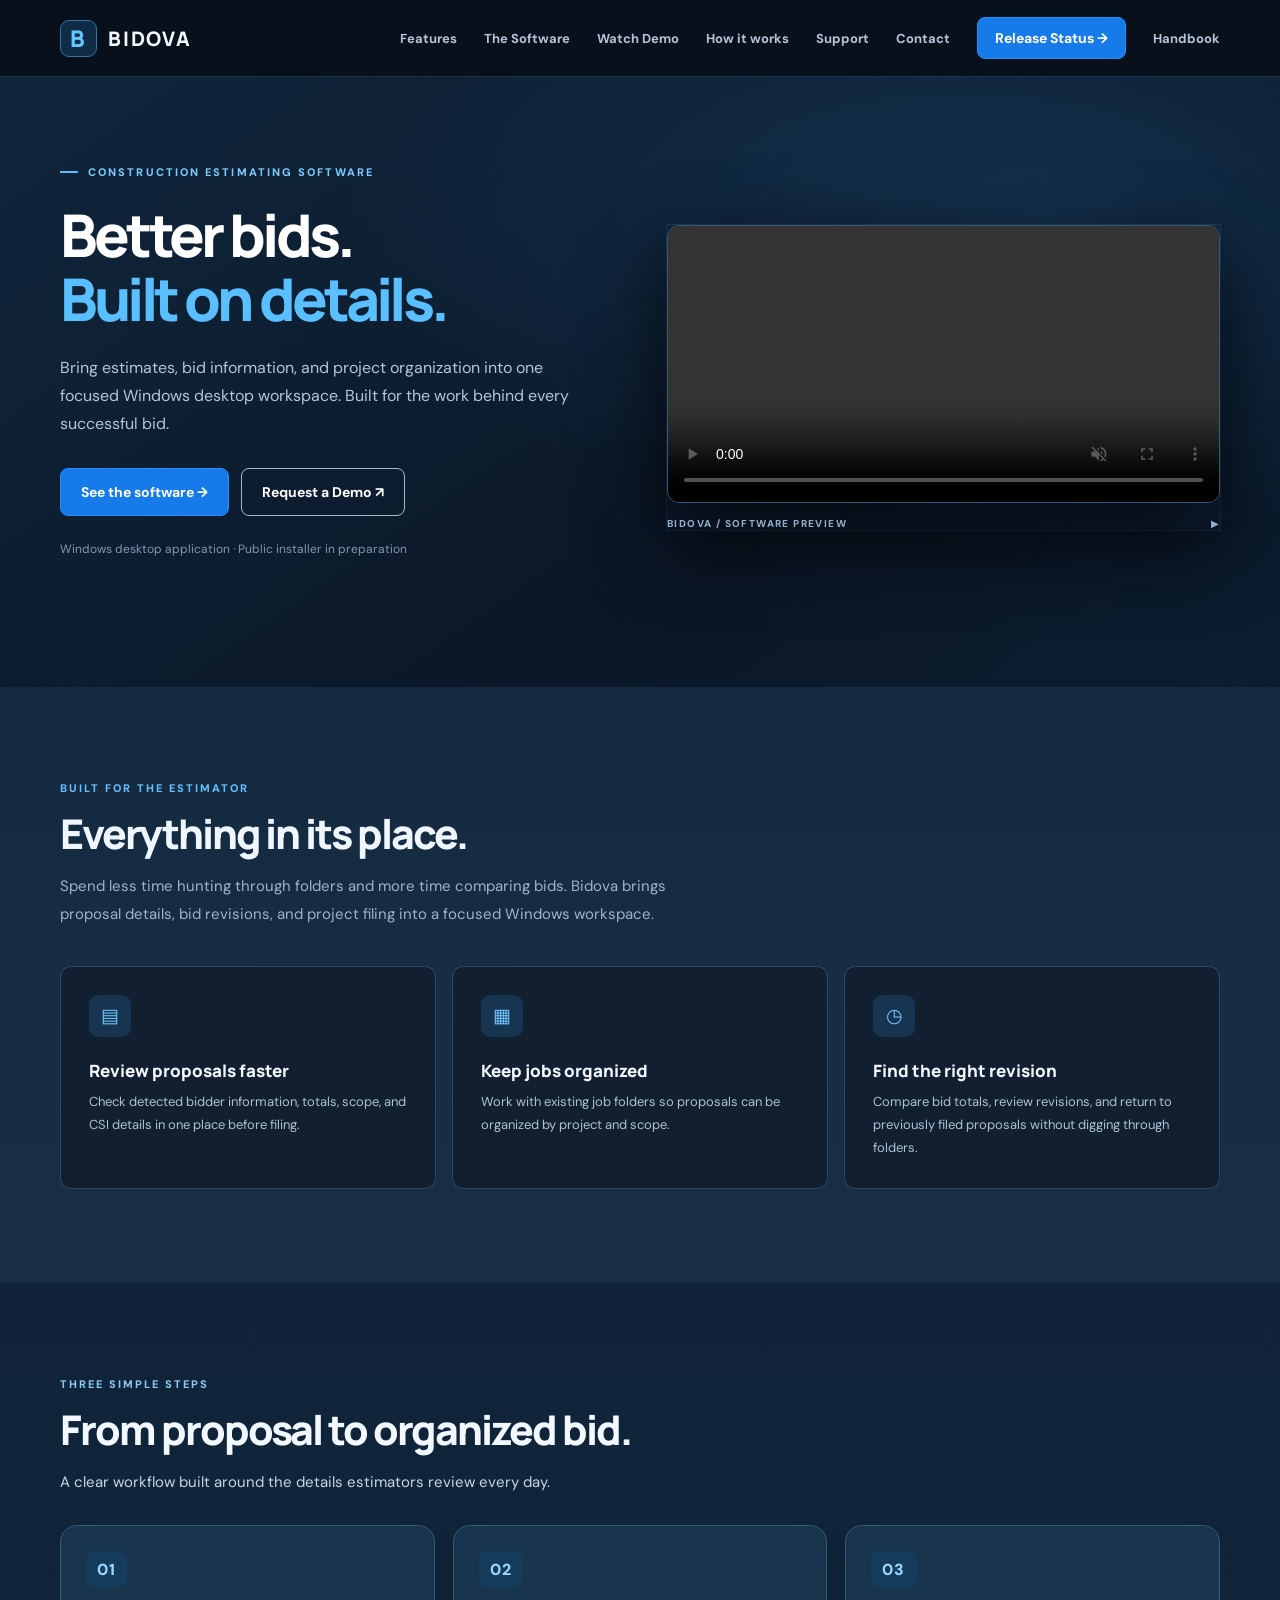
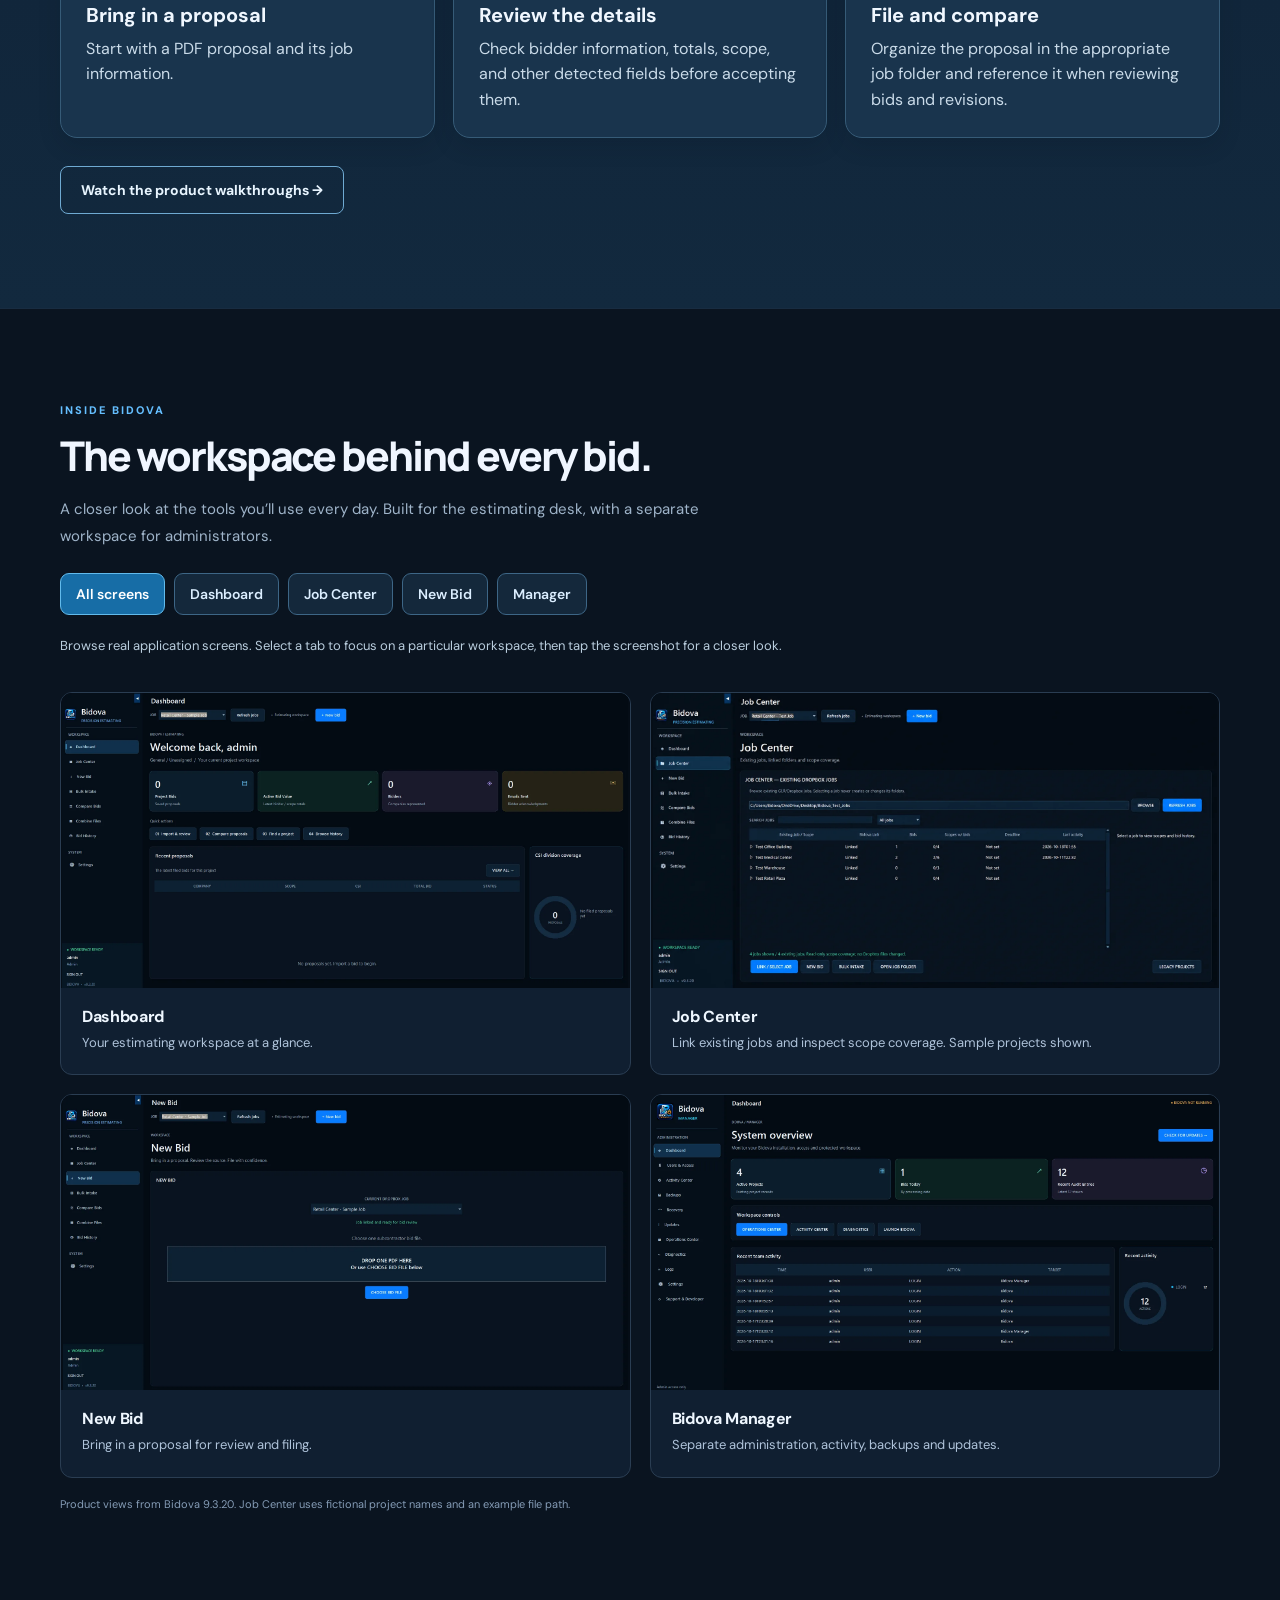
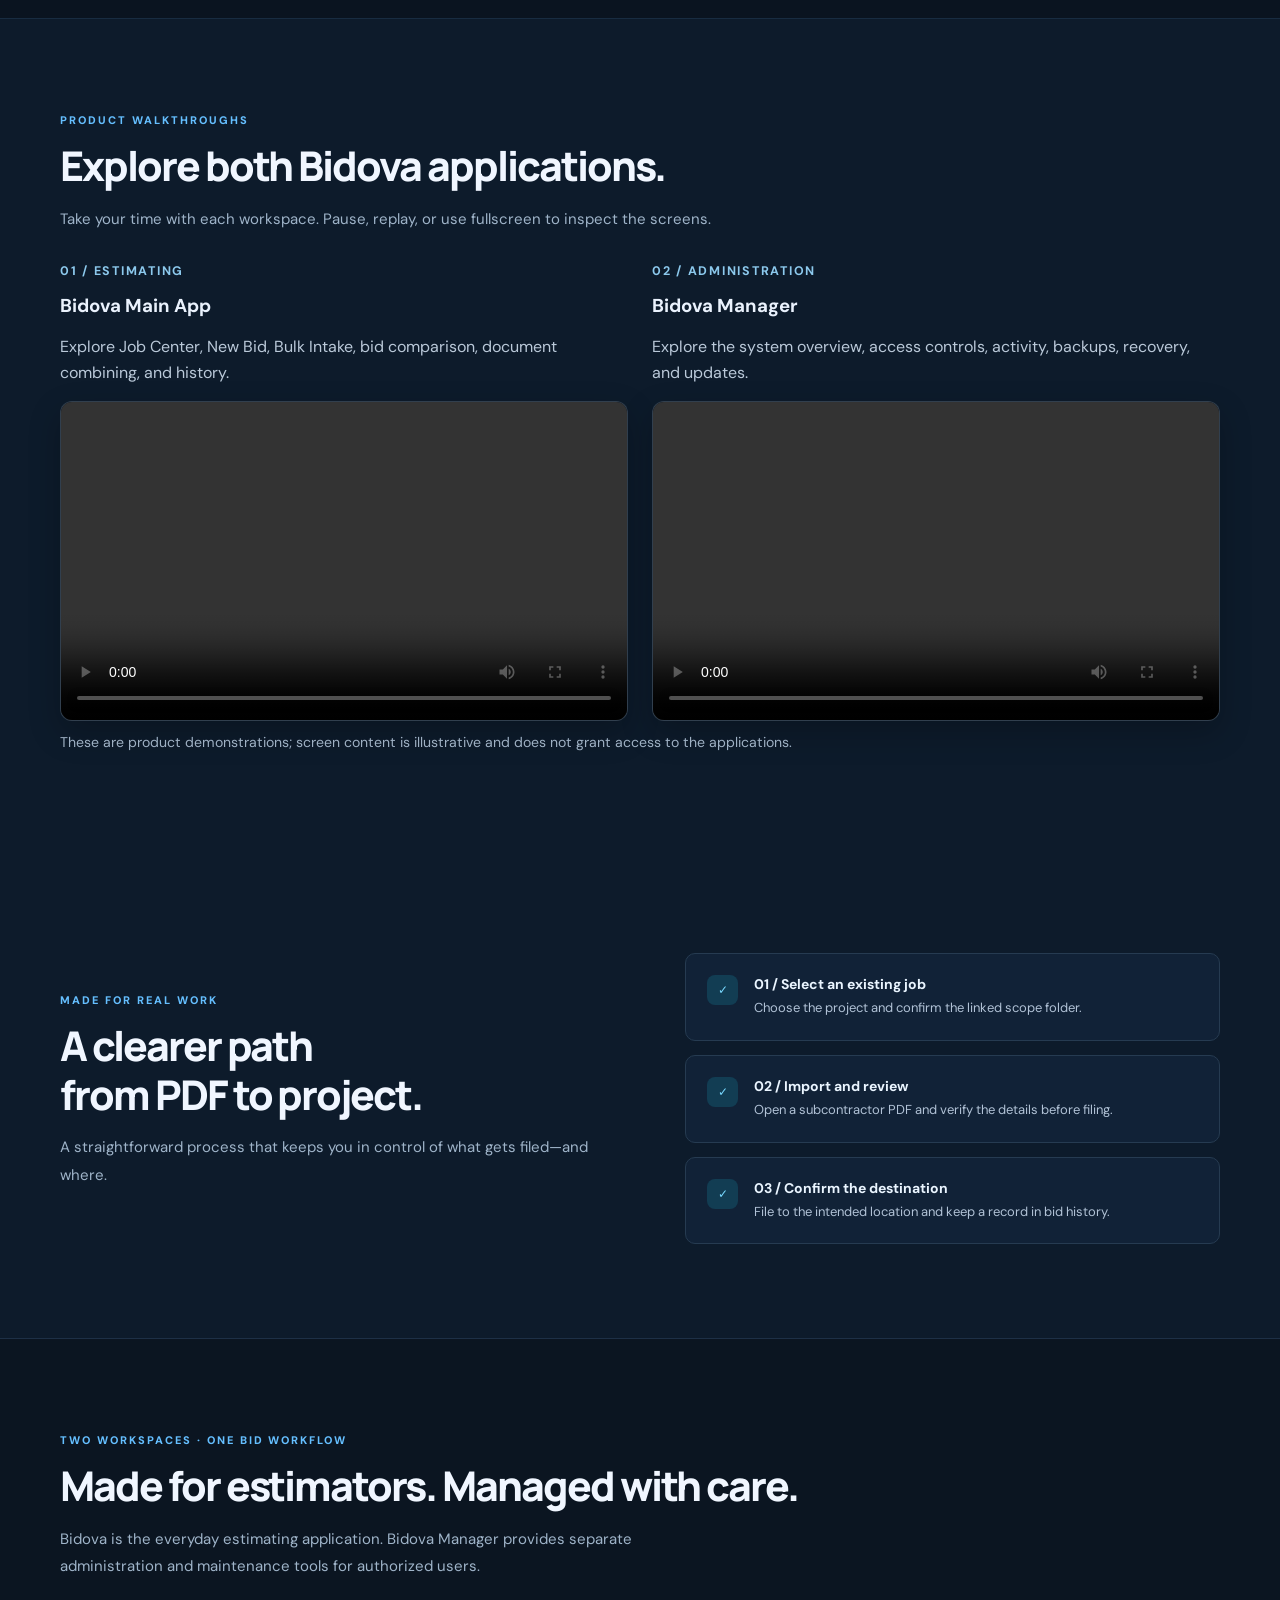
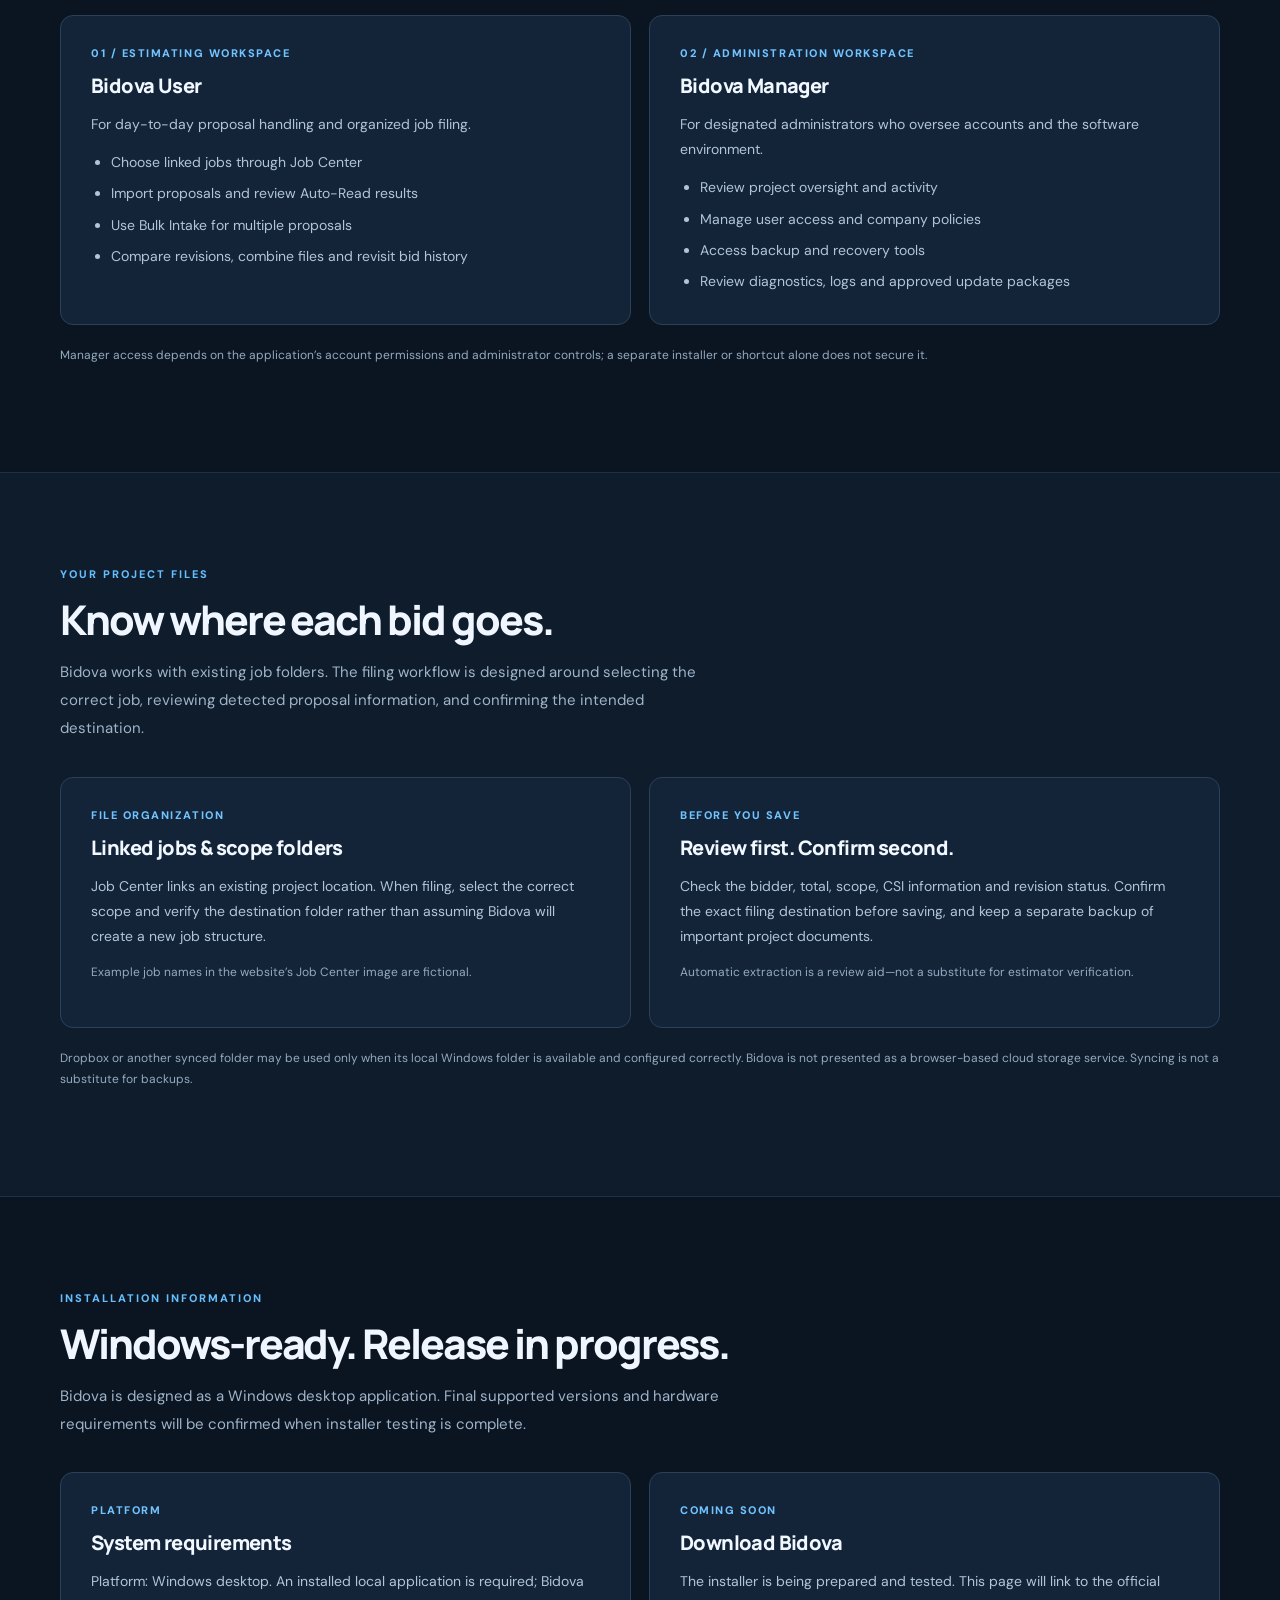
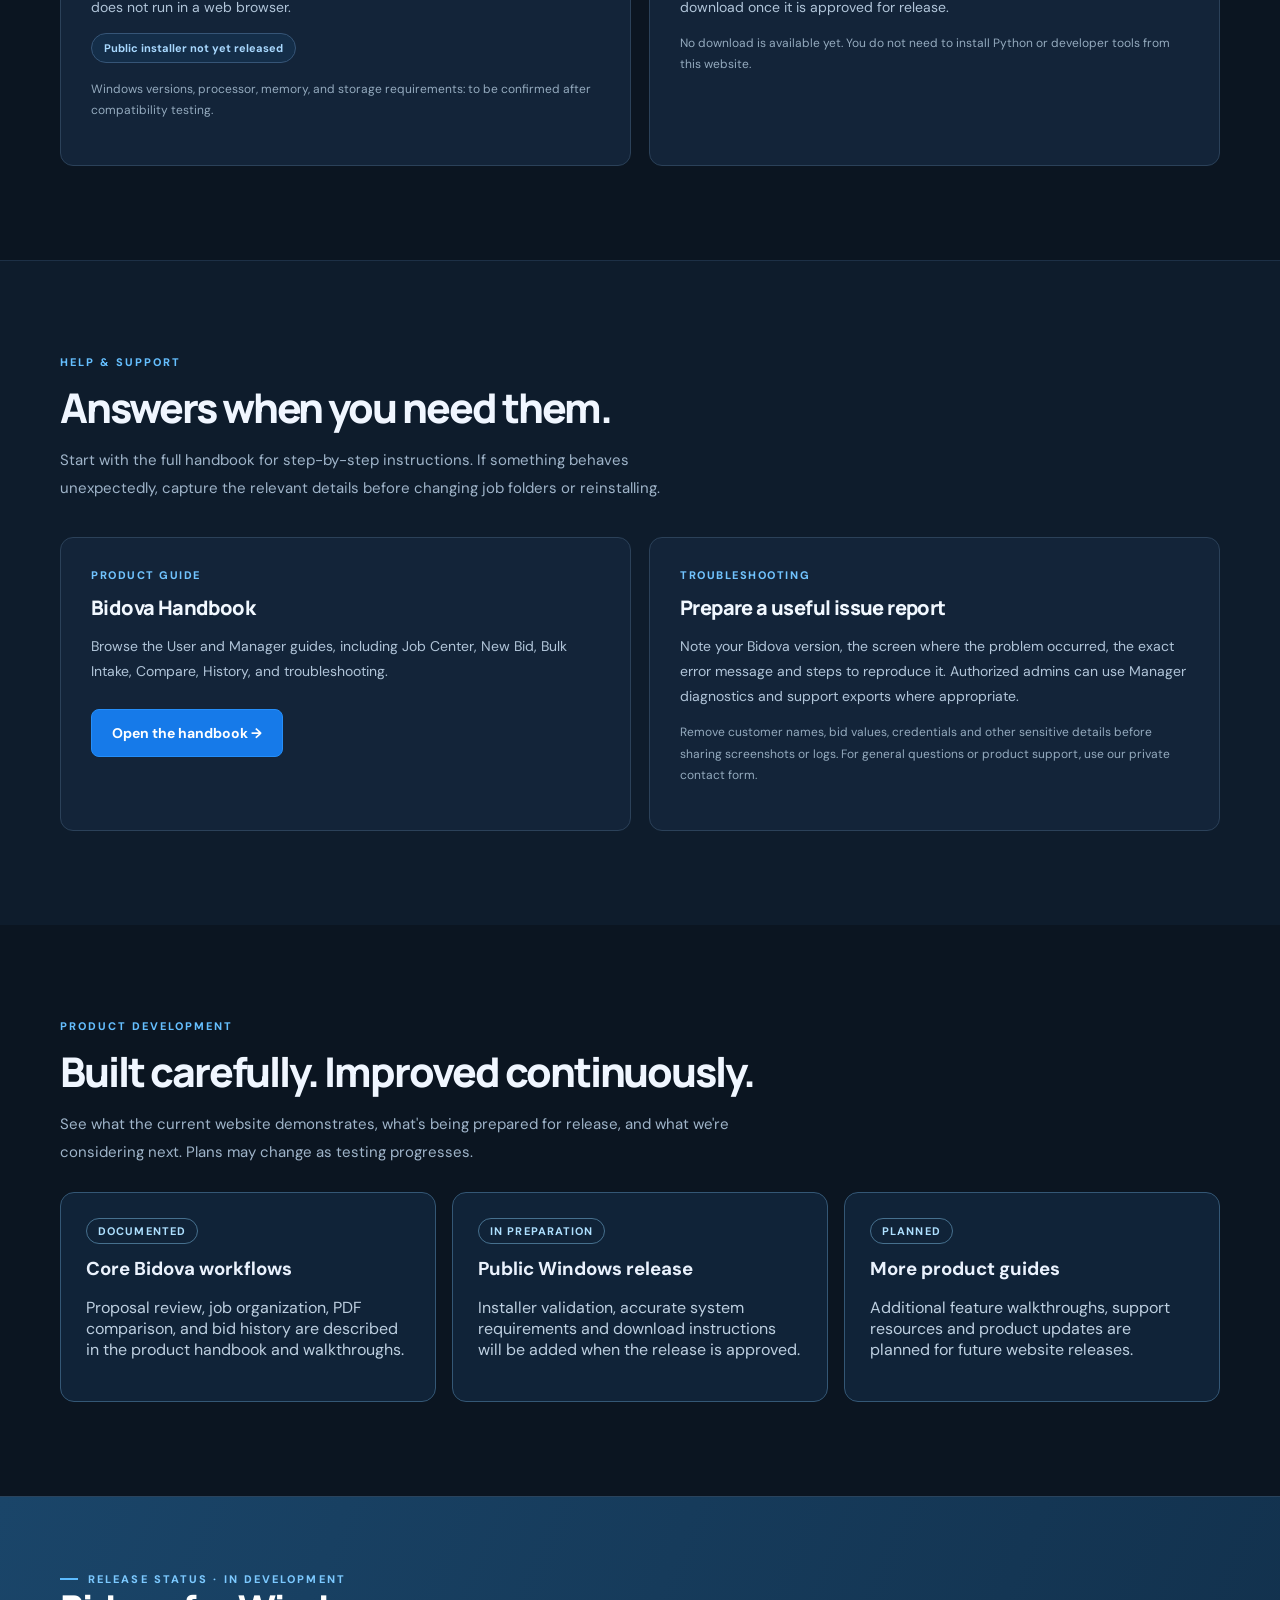
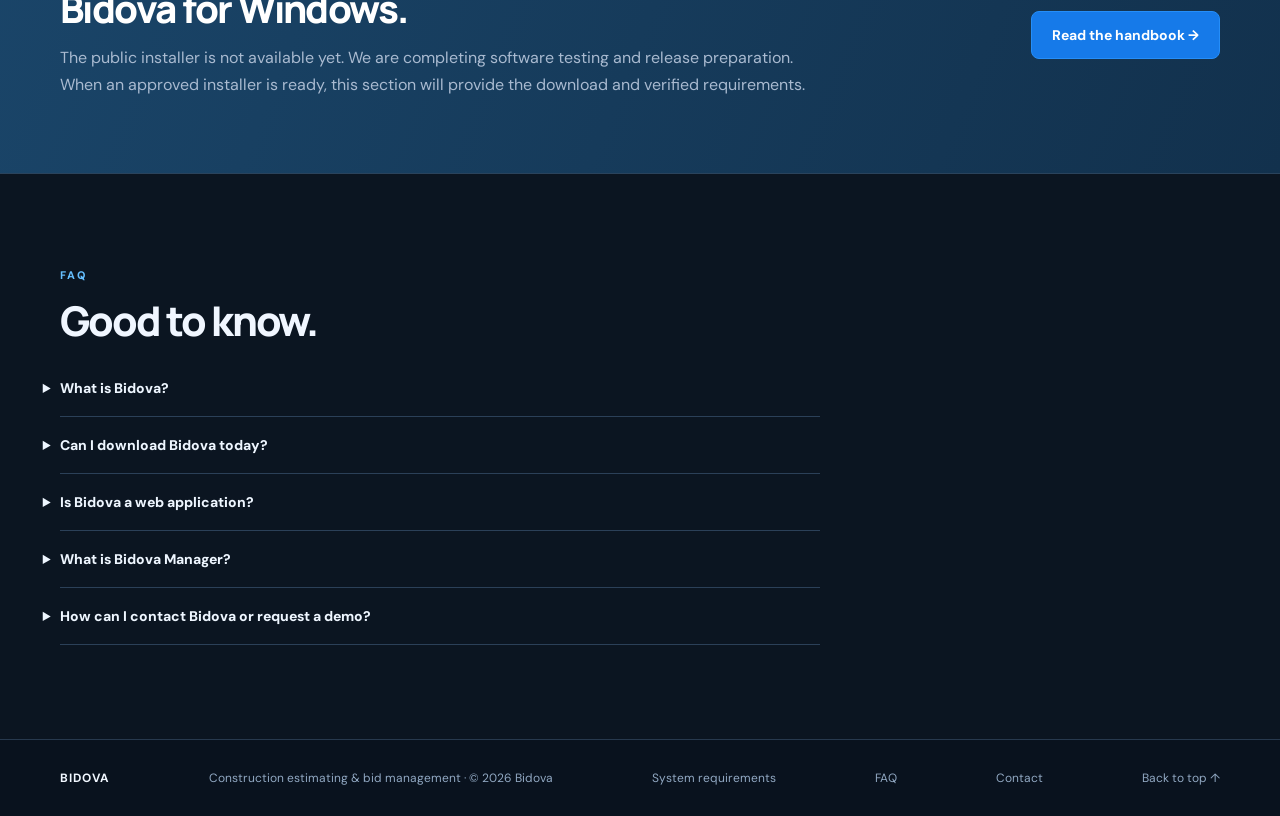
==== index.html @ 3509b2c7 "Remove Handbook button from homepage hero; retain lower Handbook link" ====
<!DOCTYPE html>

<html lang="en"><head><meta name="google-site-verification" content="mxWvTlF_J0Gwm0Wcro92wMdy1ksH1G0-L5YVEt3vlbo" /><meta charset="utf-8"/><meta content="width=device-width, initial-scale=1" name="viewport"/><meta content="#0b1421" name="theme-color"/><meta content="Bidova is a Windows-based construction estimating and bid management application designed to keep estimates, bids and project details organized." name="description"/><title>Bidova — Construction Estimating &amp; Bid Management</title><meta property="og:type" content="website"><meta property="og:site_name" content="Bidova"><meta property="og:title" content="Bidova — Construction Estimating &amp; Bid Management"><meta property="og:description" content="Explore Bidova construction estimating software, project organization, bid comparison, and real application walkthroughs."><meta property="og:url" content="https://bidova.github.io/"><meta property="og:image" content="https://bidova.github.io/assets/bidova-logo.webp"><meta name="twitter:card" content="summary"><link rel="canonical" href="https://bidova.github.io/"><link href="assets/favicon.png" rel="icon" type="image/png"/><link href="https://fonts.googleapis.com" rel="preconnect"/><link crossorigin="" href="https://fonts.gstatic.com" rel="preconnect"/><link href="https://fonts.googleapis.com/css2?family=DM+Sans:wght@400;500;600;700&amp;family=Manrope:wght@400;500;600;700;800&amp;display=swap" rel="stylesheet"/><style>
:root{--bg:#0a111b;--ink:#111b29;--blue:#2176f3;--bright:#3d91ff;--muted:#667387;--line:#e5eaf0}*{box-sizing:border-box}html{scroll-behavior:smooth}body{margin:0;font-family:'DM Sans',Arial,sans-serif;color:var(--ink);background:#fff}a{text-decoration:none;color:inherit}.wrap{width:min(1160px,calc(100% - 48px));margin:auto}header{position:sticky;top:0;z-index:10;background:#fffefef5;border-bottom:1px solid #e9edf2;backdrop-filter:blur(15px)}.nav{height:78px;display:flex;align-items:center;justify-content:space-between;gap:25px}.brand{display:flex;align-items:center;gap:11px;font-family:Manrope,sans-serif;font-size:23px;letter-spacing:.04em;font-weight:800}.brand img{width:39px;height:39px;object-fit:contain;border-radius:8px}.links{display:flex;align-items:center;gap:34px;color:#47556a;font-size:14px;font-weight:700}.links a:hover{color:var(--blue)}.btn{display:inline-flex;justify-content:center;align-items:center;gap:10px;padding:14px 20px;border-radius:9px;background:var(--blue);color:white;font-size:14px;font-weight:700;transition:.2s;border:1px solid var(--blue)}.btn:hover{background:#115ed5;transform:translateY(-1px)}.btn.outline{background:transparent;border-color:#a7b6c8;color:white}.btn.outline:hover{background:#ffffff13}.hero{background:radial-gradient(ellipse at 90% 15%,#153e70 0,transparent 47%),linear-gradient(115deg,#09121e,#0b1c31 75%,#0a1525);color:white;overflow:hidden}.hero-inner{min-height:600px;display:grid;grid-template-columns:1fr 1.03fr;gap:48px;align-items:center;padding:72px 0 80px}.eyebrow{font-size:11px;font-weight:800;letter-spacing:.17em;text-transform:uppercase;color:#4ea5ff;display:flex;gap:10px;align-items:center}.eyebrow:before{content:'';width:25px;height:2px;background:#4ea5ff}.hero h1{font:800 clamp(42px,4.3vw,64px)/1.11 Manrope,sans-serif;letter-spacing:-.055em;margin:23px 0}.hero h1 span{color:#64b1ff}.hero p{font-size:17px;line-height:1.85;color:#b6c4d6;max-width:510px;margin-bottom:30px}.actions{display:flex;gap:12px;flex-wrap:wrap}.hero-note{font-size:12px!important;color:#8198b3!important;margin-top:24px}.preview{position:relative;filter:drop-shadow(0 24px 42px #0006)}.preview:after{content:'';position:absolute;z-index:-1;width:85%;height:80%;left:20%;top:13%;background:#1766c9;filter:blur(70px);opacity:.22}.window{border:1px solid #49617d;border-radius:13px;overflow:hidden;background:#f7f9fc;transform:perspective(1300px) rotateY(-4deg);box-shadow:0 32px 75px #0007}.winbar{height:42px;background:#172639;display:flex;align-items:center;gap:7px;padding:0 15px;color:#c3d3e5;font-size:11px;font-weight:700}.dot{width:9px;height:9px;border-radius:50%;background:#60728b}.winbar span:last-child{margin-left:auto;color:#7f94ac}.app{display:grid;grid-template-columns:124px 1fr;min-height:333px}.side{background:#101e30;padding:16px 10px;color:#9eafc6;font-size:10px}.side b{display:block;color:#fff;margin:0 8px 22px;font-size:13px}.side div{padding:10px 9px;margin-bottom:4px;border-radius:5px}.side .active{background:#1d3d64;color:#eaf4ff}.main{padding:23px 20px}.main small{color:#75839a;font-size:10px}.main h3{margin:5px 0 19px;font:800 19px Manrope}.metrics{display:grid;grid-template-columns:repeat(3,1fr);gap:9px;margin-bottom:20px}.metric{background:white;border:1px solid #e5ebf3;padding:12px;border-radius:7px}.metric small{font-size:9px}.metric strong{display:block;margin-top:8px;font:800 17px Manrope;color:#1c344f}.tablemock{background:white;border:1px solid #e5ebf3;border-radius:8px;overflow:hidden}.tr{display:grid;grid-template-columns:1.6fr .85fr .8fr;gap:6px;padding:12px 13px;border-bottom:1px solid #eff2f6;font-size:10px;color:#506078}.tr:last-child{border:0}.tr.head{background:#f1f5fa;color:#8190a2;font-size:9px;font-weight:800;text-transform:uppercase}.status{color:#177451;font-weight:700}.section{padding:100px 0}.kicker{font-size:12px;font-weight:800;color:#2078e8;letter-spacing:.13em;text-transform:uppercase}.section h2{font:800 clamp(30px,3.2vw,43px)/1.2 Manrope;letter-spacing:-.04em;margin:14px 0 15px}.section-intro{max-width:640px;color:#647388;line-height:1.8;font-size:16px}.features{display:grid;grid-template-columns:repeat(3,1fr);gap:18px;margin-top:44px}.feature{border:1px solid #e3e9f0;border-radius:12px;padding:30px;background:#fff;box-shadow:0 9px 28px #102b4b08}.symbol{width:45px;height:45px;border-radius:10px;display:grid;place-items:center;background:#e9f3ff;color:#176bdb;font-weight:800;font-size:19px}.feature h3{font:800 18px Manrope;margin:23px 0 10px}.feature p{font-size:14px;line-height:1.8;color:#69788b;margin:0}.stripe{background:#f5f8fc}.split{display:grid;grid-template-columns:1fr 1fr;gap:75px;align-items:center}.stack{display:grid;gap:14px}.stackitem{display:flex;gap:16px;align-items:flex-start;background:#fff;border:1px solid #e5ebf3;padding:20px;border-radius:10px}.check{background:#e4f3eb;color:#168052;padding:7px;border-radius:50%;font-size:12px;font-weight:800}.stackitem strong{display:block;font-size:15px;margin-bottom:5px}.stackitem p{font-size:13px;color:#68798e;line-height:1.6;margin:0}.cta{background:#0c1b2d;color:white;padding:78px 0}.cta-inner{display:flex;align-items:center;justify-content:space-between;gap:35px}.cta h2{font:800 clamp(27px,3vw,40px)/1.2 Manrope;letter-spacing:-.04em;margin:0 0 12px}.cta p{color:#a9bad0;margin:0;line-height:1.7}.faq{max-width:800px}.faq details{border-bottom:1px solid #e5ebf2;padding:21px 0}.faq summary{cursor:pointer;font-weight:800;list-style-position:outside}.faq details p{line-height:1.8;color:#68788d}footer{border-top:1px solid #e6ecf2;padding:32px 0;color:#718095;font-size:13px}.foot{display:flex;justify-content:space-between;gap:20px;align-items:center}.foot strong{color:#172a43;letter-spacing:.09em}a:focus-visible,summary:focus-visible{outline:3px solid #69acff;outline-offset:4px}@media(max-width:900px){.hero-inner,.split{grid-template-columns:1fr}.hero-inner{padding:65px 0}.preview{max-width:650px}.features{grid-template-columns:1fr 1fr}.links{gap:16px}}@media(max-width:620px){.wrap{width:min(100% - 34px,1160px)}.nav{height:68px}.links>a:not(.btn){display:none}.brand{font-size:20px}.brand img{width:34px;height:34px}.links .btn{padding:10px 12px;font-size:12px}.hero-inner{gap:25px;padding:54px 0}.hero h1{font-size:42px}.hero p{font-size:15px}.window{transform:none}.app{grid-template-columns:85px 1fr}.side{padding:13px 4px;font-size:8px}.side b{font-size:10px;margin:0 5px 12px}.side div{padding:9px 5px}.main{padding:14px 9px}.main h3{font-size:15px}.metrics{gap:4px}.metric{padding:7px}.metric strong{font-size:12px}.tr{font-size:8px;padding:10px 7px}.section{padding:70px 0}.features{grid-template-columns:1fr}.split{gap:30px}.cta-inner,.foot{flex-direction:column;align-items:flex-start}}

/* BIDOVA DARK EDITION — unified high-contrast product theme */
:root{--bg:#080f1a;--ink:#edf5ff;--blue:#1689ed;--bright:#53c0ff;--muted:#9cafc4;--line:#26384e}
body{background:#090f19;color:#eaf2fd}header{background:#0a1421f5;border-color:#243348}.brand{color:#f2f7ff;font-size:21px;letter-spacing:.075em}.brandmark{width:37px;height:37px;display:grid;place-items:center;border-radius:10px;background:linear-gradient(145deg,#1aa5f8,#1358b9);box-shadow:inset 0 1px 0 #ffffff70,0 4px 15px #0788e63d;position:relative;overflow:hidden}.brandmark:after{content:'';position:absolute;width:8px;height:50px;background:#ffffff80;transform:rotate(33deg);left:11px;top:-7px;opacity:.55}.brandmark span{font:900 24px Manrope,Arial;color:white;position:relative;z-index:1}.links{color:#b5c5d9}.links a:hover{color:#69c7ff}.btn{background:linear-gradient(115deg,#117fe1,#1769df);border-color:#218deb;box-shadow:0 7px 22px #0879dc24}.btn:hover{background:#2398f4}.hero{background:radial-gradient(ellipse at 85% 32%,#12365b 0,transparent 48%),linear-gradient(115deg,#08121f,#0c1c30 75%,#0b1625)}.hero-inner{min-height:570px}.hero h1 span{color:#5abfff}.window{transform:none;background:#101d2e;border-color:#314c68}.main{background:#122239;color:#eaf2ff}.main small{color:#a3b7d0}.main h3{color:#fff}.metric,.tablemock{background:#192d44;border-color:#32465f}.metric strong{color:#f4faff}.tr{border-color:#2b4058;color:#b7c9dd}.tr.head{background:#223851;color:#b1c7df}.status{color:#5be0b0}.section{background:#0b1522;padding:86px 0}.section h2{color:#f0f6ff}.section-intro{color:#a5b8cf}.kicker{color:#58baff}.feature{background:#122236;border-color:#29405a;box-shadow:0 12px 36px #0002}.feature h3{color:#f1f6ff}.feature p{color:#afc0d4}.symbol{background:#183b61;color:#61c5ff}.stripe{background:#0e1c2d}.stackitem{background:#14283e;border-color:#2d435d}.stackitem strong{color:#eaf5ff}.stackitem p{color:#b1c2d6}.check{background:#153c42;color:#74ebc4}.cta{background:linear-gradient(100deg,#102b47,#0b1b2f);border-block:1px solid #2a435c}.faq details{border-color:#2b4058}.faq details p{color:#b2c4d7}.faq summary{color:#eef6ff}.faq summary:hover{color:#67c4ff}footer{background:#09121e;border-color:#27394e;color:#91a8c2}.foot strong{color:#f1f7ff}.mobile-nav{display:none;position:relative}.mobile-nav summary{list-style:none;cursor:pointer;padding:8px 12px;border:1px solid #36516c;border-radius:9px;color:#f5f9ff;font-size:20px}.mobile-nav summary::-webkit-details-marker{display:none}.mobile-menu{position:absolute;right:0;top:45px;z-index:50;min-width:210px;background:#13253a;border:1px solid #3c5470;border-radius:12px;box-shadow:0 18px 40px #0008;padding:8px;display:grid}.mobile-menu a{padding:12px;color:#e5f1ff;border-radius:6px}.mobile-menu a:hover{background:#234462}
@media(max-width:760px){.links{display:none}.mobile-nav{display:block}.nav{height:68px}.brandmark{width:34px;height:34px}.hero-inner{padding:52px 0 62px}.hero h1{font-size:clamp(37px,9vw,50px)}.hero p{line-height:1.7}.preview{width:100%}.section{padding:65px 0}.features{grid-template-columns:1fr}.cta-inner{align-items:flex-start}}
@media(max-width:420px){.wrap{width:calc(100% - 32px)}.hero-inner{gap:32px}.hero h1{font-size:38px}.actions .btn{width:100%}.app{grid-template-columns:75px 1fr}.metric{padding:6px}.tr{font-size:7px}.winbar span:last-child{font-size:8px}}

/* Product information sections */
.info-section{border-top:1px solid #1d3046;background:#0b1725}
.info-section.alt{background:#0e1c2c}
.info-grid{display:grid;grid-template-columns:repeat(2,minmax(0,1fr));gap:18px;margin-top:34px}
.info-card{padding:30px;border-radius:13px;border:1px solid #2b4159;background:#132439;min-width:0}
.info-card h3{font:800 20px Manrope,sans-serif;margin:0 0 13px;color:#f1f8ff;letter-spacing:-.03em}
.info-card p,.info-card li{color:#b1c5d9;font-size:14px;line-height:1.8}
.info-card p{margin:0 0 13px}.info-card ul{margin:12px 0 0;padding-left:20px}
.info-card li+li{margin-top:6px}
.info-card .mini{color:#71c4ff;font-size:11px;text-transform:uppercase;letter-spacing:.14em;font-weight:800;margin-bottom:12px}
.info-card .muted{color:#94aabe;font-size:12px}
.info-card .btn{margin-top:12px}
.inline-link{color:#81caff;text-decoration:underline;text-underline-offset:4px}
.info-note{color:#94aabe;font-size:12px;line-height:1.75;margin-top:20px}
.info-pill{display:inline-flex;border:1px solid #365577;background:#142e49;color:#a9d9ff;border-radius:999px;padding:7px 12px;font-size:11px;font-weight:700;margin-bottom:16px}
.info-flow{display:flex;gap:12px;align-items:flex-start;margin-top:15px}.info-flow b{color:#8ed0ff}
#download .cta-inner{align-items:center}
#download .cta-inner>div{max-width:750px}
@media(max-width:760px){.info-grid{grid-template-columns:1fr}.info-card{padding:23px}}

/* Interactive screenshot showcase: existing gallery and palette preserved */
#bidova-image-viewer .showcase-prev,#bidova-image-viewer .showcase-next{position:absolute;top:48%;transform:translateY(-50%);z-index:5;background:rgba(16,42,65,.91);border:1px solid #598bb3;border-radius:50%;width:48px;height:48px;color:#fff;font-size:25px;cursor:pointer;display:none;align-items:center;justify-content:center}
#bidova-image-viewer.is-open .showcase-prev,#bidova-image-viewer.is-open .showcase-next{display:flex}
#bidova-image-viewer .showcase-prev{left:clamp(8px,3vw,38px)}#bidova-image-viewer .showcase-next{right:clamp(8px,3vw,38px)}
#bidova-image-viewer .showcase-info{position:absolute;bottom:clamp(12px,3vh,36px);left:50%;transform:translateX(-50%);width:min(680px,calc(100% - 130px));padding:13px 20px;background:rgba(8,25,42,.94);border:1px solid rgba(121,190,236,.35);border-radius:12px;display:none;text-align:center;color:#e9f6ff;z-index:4}
#bidova-image-viewer.is-open .showcase-info{display:flex;flex-direction:column;gap:4px}
#bidova-image-viewer .showcase-info span{color:#c3d6e5;font-size:13px;line-height:1.35}#bidova-image-viewer .showcase-info #showcase-count{color:#8ecbfa;font-size:12px}
@media(max-width:700px){#bidova-image-viewer .showcase-prev,#bidova-image-viewer .showcase-next{width:38px;height:38px;font-size:20px}#bidova-image-viewer .showcase-info{width:calc(100% - 34px);bottom:12px;padding:9px 12px}}
</style><style>
.hero-shot{display:block;width:100%;border:1px solid #35516d;border-radius:13px;box-shadow:0 26px 70px #0009;object-fit:contain;transition:transform .2s}.preview a:hover .hero-shot{transform:translateY(-4px)}.shot-caption{display:flex;justify-content:space-between;align-items:center;color:#b6cce3;font-size:10px;letter-spacing:.13em;font-weight:800;margin-top:14px}.gallery-section{background:#0b1727}.shot-grid{display:grid;grid-template-columns:repeat(2,minmax(0,1fr));gap:24px;margin-top:40px}.shot-card{margin:0;background:#122238;border:1px solid #2b425d;border-radius:14px;overflow:hidden;transition:transform .2s,border-color .2s}.shot-card:hover{transform:translateY(-4px);border-color:#479ce7}.shot-card a{display:block;background:#06101c}.shot-card img{display:block;width:100%;aspect-ratio:1.9;object-fit:contain}.shot-card figcaption{padding:20px 22px;display:grid;gap:7px}.shot-card strong{color:#eff7ff;font-size:17px}.shot-card span{color:#afc3da;font-size:13px;line-height:1.6}.gallery-note{color:#859cb6;font-size:12px;margin-top:24px;line-height:1.6}@media(max-width:700px){.shot-grid{grid-template-columns:1fr;gap:16px}.shot-card figcaption{padding:16px}.shot-card img{aspect-ratio:1.85}}
</style><style>
/* Bidova refined design */
:root{--blue:#258cff;--bright:#74c9ff}html{scroll-padding-top:88px}body{background:#080f18;font-synthesis:none;-webkit-font-smoothing:antialiased}header{background:rgba(8,17,29,.92);border-bottom:1px solid #203349}.nav{height:76px}.brand{font-size:20px;letter-spacing:.09em}.brandmark{background:#102b45;border:1px solid #2e75a8;box-shadow:none;border-radius:9px}.brandmark:after{display:none}.brandmark span{font-size:23px;color:#65c5ff}.links{gap:27px;font-size:13px}.links>a:not(.btn){transition:color .2s}.links .btn{padding:11px 17px}.btn{border-radius:8px;box-shadow:none;background:#167ae9;border-color:#258ef9}.btn:hover{transform:translateY(-2px);box-shadow:0 8px 25px #147ff026}.hero{background:radial-gradient(ellipse at 77% 33%,#133a61 0,transparent 42%),linear-gradient(115deg,#08111c,#0a1929 80%)}.hero-inner{min-height:610px;gap:70px;padding:85px 0 94px}.hero h1{font-size:clamp(44px,4.6vw,69px);line-height:1.08;letter-spacing:-.065em;margin:24px 0}.hero p{line-height:1.75;font-size:16px}.eyebrow{letter-spacing:.19em;color:#7cc9ff}.eyebrow:before{width:18px;background:#5cbbff}.preview{filter:none}.preview:after{opacity:.12}.hero-shot{border:1px solid #385575;border-radius:12px;box-shadow:0 32px 85px #0008}.shot-caption{font-size:10px;letter-spacing:.14em;color:#92aecb}.hero-note{margin-top:23px}.section{padding:94px 0;background:#0b1521}.section h2{max-width:800px;font-size:clamp(31px,3.2vw,44px);letter-spacing:-.05em}.section-intro{max-width:670px;font-size:15px;color:#9fb4c9;line-height:1.85}.kicker{font-size:11px;letter-spacing:.18em;color:#65bfff}.features{margin-top:37px;gap:16px}.feature{padding:28px;background:#111f30;border:1px solid #23384e;border-radius:11px;box-shadow:none}.feature h3{font-size:17px;margin:22px 0 8px}.feature p{font-size:13px;line-height:1.8}.symbol{border-radius:9px;width:42px;height:42px;background:#173450;color:#71c7ff}.gallery-section{background:#0a1420;border-top:1px solid #182c41;border-bottom:1px solid #182c41}.shot-grid{gap:19px;margin-top:38px;grid-template-columns:repeat(2,minmax(0,1fr))}.shot-card{background:#101f31;border:1px solid #2a3d52;border-radius:12px;box-shadow:none}.shot-card a{overflow:hidden}.shot-card img{aspect-ratio:1.93;object-fit:contain;background:#050d16;transition:transform .35s}.shot-card:hover img{transform:scale(1.018)}.shot-card figcaption{padding:18px 21px 21px;gap:6px}.shot-card strong{font-size:16px;letter-spacing:-.02em}.shot-card span{font-size:13px}.shot-card:hover{border-color:#4388c4}.gallery-note{font-size:11px;margin-top:18px}.stripe{background:#0d1b2b}.split{gap:90px}.stackitem{padding:21px;background:#112237;border:1px solid #263b51}.stackitem strong{font-size:14px}.stackitem p{font-size:13px}.check{border-radius:8px;min-width:31px;text-align:center;background:#123d53;color:#79d9ff}.cta{background:linear-gradient(100deg,#102e4c,#0b1b2f);padding:75px 0}.faq{max-width:1160px}.faq details{max-width:760px;padding:19px 0}.faq summary{font-size:14px}.faq details p{font-size:14px}footer{padding:30px 0}.foot{font-size:12px}
@media(max-width:900px){.hero-inner{gap:35px;min-height:0}.split{gap:35px}}
@media(max-width:760px){.nav{height:66px}.hero-inner{padding:57px 0 66px}.hero h1{font-size:clamp(39px,9vw,56px)}.section{padding:66px 0}.shot-grid{grid-template-columns:1fr;gap:17px}.shot-card img{aspect-ratio:1.9}.features{grid-template-columns:1fr}.brand{font-size:19px}}
@media(max-width:420px){.hero h1{font-size:40px}.hero p{font-size:15px}.hero-inner{gap:30px}.shot-card figcaption{padding:16px}.section h2{font-size:32px}}
@media(prefers-reduced-motion:reduce){html{scroll-behavior:auto}*,*:before,*:after{transition:none!important;animation:none!important}}
</style><style>
/* In-page application image preview */
#bidova-image-viewer{position:fixed;inset:0;z-index:99999;background:rgba(2,8,18,.94);display:none;align-items:center;justify-content:center;padding:64px 24px 28px;box-sizing:border-box}
#bidova-image-viewer.is-open{display:flex}
#bidova-image-viewer img{max-width:96vw;max-height:calc(100vh - 100px);object-fit:contain;border:1px solid #29415a;border-radius:10px;box-shadow:0 20px 80px #0009}
#bidova-image-viewer .close-preview{position:absolute;top:16px;right:22px;background:#14273e;color:white;border:1px solid #527394;border-radius:9px;padding:10px 17px;font:600 15px system-ui;cursor:pointer}
#bidova-image-viewer .close-preview:hover{background:#1c4269}
body.preview-open{overflow:hidden}
</style><style>
/* Video demo additions — staged for review */
.demo-video{display:block;width:100%;aspect-ratio:16/9;background:#08121e;border:1px solid rgba(173,195,218,.25);border-radius:16px;box-shadow:0 12px 32px rgba(0,0,0,.22)}
.video-panel{max-width:980px;margin:26px auto 0}
.video-panel h3,.video-card h3{margin:14px 0 7px}
.video-panel p,.video-card p{color:#bac9d9;line-height:1.6}
.video-grid{display:grid;grid-template-columns:repeat(2,minmax(0,1fr));gap:24px;margin-top:30px}
.video-card{min-width:0}
.video-card .demo-video{border-radius:12px}
.demo-eyebrow{letter-spacing:.14em;text-transform:uppercase;font-size:.78rem;font-weight:700;color:#8cc9ed}
.video-note{font-size:.88rem;color:#9fb1c4;margin-top:12px}
@media(max-width:760px){.video-grid{grid-template-columns:1fr;gap:30px}.video-panel{margin-top:20px}}
</style><style id="bidova-mobile-layout-fix">
/* Responsive fixes: phone and narrow-tablet layout */
@media (max-width: 1024px) {
  .nav {height:68px; gap:12px}
  .links {display:none!important}
  .mobile-nav {display:block!important; margin-left:auto}
  .mobile-nav summary {min-width:44px;min-height:44px;display:grid;place-items:center}
  .hero-inner {grid-template-columns:minmax(0,1fr)!important;min-height:0;gap:26px;padding:44px 0 48px;align-items:start}
  .preview {width:100%;max-width:100%;min-width:0}
  .hero-shot {width:100%;height:auto;max-width:100%;display:block;object-fit:contain}
  .hero h1 {font-size:clamp(34px,7.5vw,52px);line-height:1.12}
  .section {padding:58px 0}
  .features {grid-template-columns:1fr}
}
@media (max-width: 480px) {
  .wrap {width:calc(100% - 36px)}
  .brand {font-size:18px}
  .hero-inner {padding:37px 0 44px;gap:22px}
  .hero h1 {font-size:clamp(33px,9vw,42px)}
  .hero p {font-size:15px;line-height:1.65}
  .actions {display:flex;gap:10px;flex-wrap:wrap}
  .actions .btn {width:auto;min-height:44px;padding:11px 12px;font-size:12px}
  .hero-note {font-size:12px}
  .shot-caption {margin-top:9px}
  .section {padding:50px 0}
  .feature {padding:22px}
  .mobile-menu {max-width:calc(100vw - 30px)}
  .hero .preview{margin-top:0}
  .hero .shot-caption{letter-spacing:.12em}
  .hero .hero-shot{aspect-ratio:16/9;max-height:none}
}

/* Bidova homepage contrast and visual workflow refresh */
.hero{background:radial-gradient(ellipse at 82% 24%,rgba(47,124,192,.24),transparent 48%),linear-gradient(145deg,#10263c 0%,#0b1727 65%,#0c1d30 100%)}
.hero .preview{box-shadow:0 22px 70px rgba(0,0,0,.34),0 0 0 1px rgba(109,184,239,.14)}
#features{background:linear-gradient(180deg,#142a40,#192f46)}
#features .feature{border-color:rgba(131,190,235,.25)}
.bidova-steps{background:linear-gradient(180deg,#102338,#12293e);color:#e5f0fa}
.bidova-steps .kicker{color:#8bc9f4}.bidova-steps h2{color:#f2f8ff}.bidova-steps .section-intro{color:#c4d6e7}
.bidova-steps-grid{display:grid;grid-template-columns:repeat(3,minmax(0,1fr));gap:18px;margin:28px 0}
.bidova-steps-grid article{background:#19344d;border:1px solid #365b77;border-radius:17px;padding:25px;box-shadow:0 8px 22px rgba(7,20,32,.16)}
.bidova-steps-grid h3{color:#f0f7ff;margin:14px 0 8px;font-size:20px}.bidova-steps-grid p{color:#cadbe9;line-height:1.6;margin:0}
.bidova-step-number{display:inline-flex;background:#153c5b;color:#9ed7ff;font-weight:800;border-radius:10px;padding:8px 11px;letter-spacing:.07em}
.bidova-steps .btn.outline{color:#e8f5ff;border-color:#6faad2}
#download{background:linear-gradient(112deg,#1a4569,#12314d)}
@media(max-width:760px){.bidova-steps-grid{grid-template-columns:1fr;gap:12px}.bidova-steps-grid article{padding:19px}}
</style><style id="bidova-product-experience-update">
.bx-toolbar{display:flex;flex-wrap:wrap;gap:9px;margin:22px 0}.bx-tab{border:1px solid #3d6686;background:#14283b;color:#dbeeff;border-radius:9px;padding:11px 15px;font-family:inherit;font-size:14px;font-weight:600;cursor:pointer}.bx-tab[aria-selected="true"]{background:#176da6;border-color:#62bbec;color:#fff}.bx-tab:focus-visible{outline:3px solid #78d1ff;outline-offset:2px}.bx-notice{color:#b9cddd;font-size:13px;margin:8px 0 24px}.bx-roadmap-grid{display:grid;grid-template-columns:repeat(3,minmax(0,1fr));gap:16px;margin-top:25px}.bx-roadmap-card{border:1px solid #345775;background:#102338;border-radius:14px;padding:25px}.bx-roadmap-card h3{margin:12px 0}.bx-roadmap-card p{color:#bdcfe0}.bx-status{display:inline-block;border:1px solid #46708e;border-radius:30px;color:#aee0ff;font-weight:700;font-size:11px;letter-spacing:.1em;padding:5px 11px;text-transform:uppercase}.bx-gallery-list [hidden]{display:none!important}@media(max-width:720px){.bx-roadmap-grid{grid-template-columns:1fr}.bx-tab{flex:1 1 42%;text-align:center}}
</style><link rel="stylesheet" href="assets/mobile-experience.css" media="screen and (max-width: 1024px)"></head><body class="bidova-home"><header><div class="wrap nav"><a aria-label="Bidova home" class="brand" href="#top"><span aria-hidden="true" class="brandmark"><span>B</span></span><span>BIDOVA</span></a><nav aria-label="Main navigation" class="links"><a href="#features">Features</a><a href="#platform">The Software</a><a href="#video-demos">Watch Demo</a><a href="#workflow">How it works</a><a href="#support">Support</a><a href="contact.html">Contact</a><a class="btn" href="#download">Release Status →</a><a href="handbook.html">Handbook</a></nav><details class="mobile-nav"><summary aria-label="Open navigation menu"><span aria-hidden="true">☰</span> Menu</summary><div class="mobile-menu"><a href="#features">Features</a><a href="#platform">The Software</a><a href="#video-demos">Watch Demo</a><a href="#workflow">How it works</a><a href="#download">Release Status</a><a href="handbook.html">Handbook</a><a href="#questions">FAQ</a><a href="#roles">User vs. Manager</a><a href="#data-safety">File safety</a><a href="#requirements">Requirements</a><a href="#support">Support</a><a href="contact.html">Contact Us</a></div></details></div></header><main id="top"><section class="hero"><div class="wrap hero-inner"><div><div class="eyebrow">CONSTRUCTION ESTIMATING SOFTWARE</div><h1>Better bids.<br/><span>Built on details.</span></h1><p>Bring estimates, bid information, and project organization into one focused Windows desktop workspace. Built for the work behind every successful bid.</p><div class="actions"><a class="btn" href="#platform">See the software →</a><a class="btn outline" href="contact.html?topic=demo">Request a Demo ↗</a></div><p class="hero-note">Windows desktop application · Public installer in preparation</p></div><div class="preview"><video class="hero-shot" controls autoplay muted loop preload="auto" playsinline aria-label="Watch Bidova desktop software preview"><source src="Bidova_Homepage_Preview.mp4" type="video/mp4"/>Your browser does not support HTML5 video.</video><span class="shot-caption">BIDOVA / SOFTWARE PREVIEW <span aria-hidden="true">▶</span></span></div></div></section><section class="section" id="features"><div class="wrap"><div class="kicker">BUILT FOR THE ESTIMATOR</div><h2>Everything in its place.</h2><p class="section-intro">Spend less time hunting through folders and more time comparing bids. Bidova brings proposal details, bid revisions, and project filing into a focused Windows workspace.</p><div class="features"><article class="feature"><div class="symbol">▤</div><h3>Review proposals faster</h3><p>Check detected bidder information, totals, scope, and CSI details in one place before filing.</p></article><article class="feature"><div class="symbol">▦</div><h3>Keep jobs organized</h3><p>Work with existing job folders so proposals can be organized by project and scope.</p></article><article class="feature"><div class="symbol">◷</div><h3>Find the right revision</h3><p>Compare bid totals, review revisions, and return to previously filed proposals without digging through folders.</p></article></div></div></section><section class="section bidova-steps" id="how-bidova-works"><div class="wrap"><div class="kicker">THREE SIMPLE STEPS</div><h2>From proposal to organized bid.</h2><p class="section-intro">A clear workflow built around the details estimators review every day.</p><div class="bidova-steps-grid"><article><span class="bidova-step-number">01</span><h3>Bring in a proposal</h3><p>Start with a PDF proposal and its job information.</p></article><article><span class="bidova-step-number">02</span><h3>Review the details</h3><p>Check bidder information, totals, scope, and other detected fields before accepting them.</p></article><article><span class="bidova-step-number">03</span><h3>File and compare</h3><p>Organize the proposal in the appropriate job folder and reference it when reviewing bids and revisions.</p></article></div><a class="btn outline" href="#video-demos">Watch the product walkthroughs →</a></div></section><section class="section gallery-section" id="platform"><div class="wrap"><div class="kicker">INSIDE BIDOVA</div><h2>The workspace behind every bid.</h2><p class="section-intro">A closer look at the tools you’ll use every day. Built for the estimating desk, with a separate workspace for administrators.</p><div class="bx-toolbar" role="tablist" aria-label="Explore Bidova software screens"><button class="bx-tab" type="button" role="tab" aria-selected="true" data-bx-tab="all">All screens</button><button class="bx-tab" type="button" role="tab" aria-selected="false" data-bx-tab="0">Dashboard</button><button class="bx-tab" type="button" role="tab" aria-selected="false" data-bx-tab="1">Job Center</button><button class="bx-tab" type="button" role="tab" aria-selected="false" data-bx-tab="2">New Bid</button><button class="bx-tab" type="button" role="tab" aria-selected="false" data-bx-tab="3">Manager</button></div><p class="bx-notice" id="bx-gallery-description" aria-live="polite">Browse real application screens. Select a tab to focus on a particular workspace, then tap the screenshot for a closer look.</p><div class="shot-grid bx-gallery-list">
<figure class="shot-card"><a aria-haspopup="dialog" aria-label="View Bidova Dashboard" data-preview="true" href="#platform" role="button"><img alt="Bidova dashboard with bid metrics, recent proposals and quick actions" loading="lazy" src="dashboard.webp"/></a><figcaption><strong>Dashboard</strong><span>Your estimating workspace at a glance.</span></figcaption></figure>
<figure class="shot-card"><a aria-haspopup="dialog" aria-label="View Bidova Job Center" data-preview="true" href="#platform" role="button"><img alt="Bidova Job Center showing fictional test projects and a Bidova test folder path" loading="lazy" src="job-center.webp"/></a><figcaption><strong>Job Center</strong><span>Link existing jobs and inspect scope coverage. Sample projects shown.</span></figcaption></figure>
<figure class="shot-card"><a aria-haspopup="dialog" aria-label="View Bidova New Bid" data-preview="true" href="#platform" role="button"><img alt="Bidova New Bid screen with PDF drop zone and Choose Bid File button" loading="lazy" src="new-bid.webp"/></a><figcaption><strong>New Bid</strong><span>Bring in a proposal for review and filing.</span></figcaption></figure>
<figure class="shot-card"><a aria-haspopup="dialog" aria-label="View Bidova Manager" data-preview="true" href="#platform" role="button"><img alt="Bidova Manager dashboard showing system overview, projects and audit activity" loading="lazy" src="manager.webp"/></a><figcaption><strong>Bidova Manager</strong><span>Separate administration, activity, backups and updates.</span></figcaption></figure>
</div><p class="gallery-note">Product views from Bidova 9.3.20. Job Center uses fictional project names and an example file path.</p></div></section><section class="section stripe" id="video-demos" aria-labelledby="video-demos-title"><div class="wrap">
<div class="kicker">PRODUCT WALKTHROUGHS</div><h2 id="video-demos-title">Explore both Bidova applications.</h2>
<p class="section-intro">Take your time with each workspace. Pause, replay, or use fullscreen to inspect the screens.</p>
<div class="video-grid"><article class="video-card"><div class="demo-eyebrow">01 / Estimating</div><h3>Bidova Main App</h3><p>Explore Job Center, New Bid, Bulk Intake, bid comparison, document combining, and history.</p>
<video class="demo-video" controls preload="metadata" playsinline aria-label="Bidova Main App demonstration"><source src="Bidova_Main_App_Web_Demo.mp4" type="video/mp4"/>Your browser does not support embedded MP4 video.</video>
</article><article class="video-card"><div class="demo-eyebrow">02 / Administration</div><h3>Bidova Manager</h3><p>Explore the system overview, access controls, activity, backups, recovery, and updates.</p>
<video class="demo-video" controls preload="metadata" playsinline aria-label="Bidova Manager demonstration"><source src="Bidova_Manager_Web_Demo.mp4" type="video/mp4"/>Your browser does not support embedded MP4 video.</video>
</article></div><p class="video-note">These are product demonstrations; screen content is illustrative and does not grant access to the applications.</p></div></section><section class="section stripe" id="workflow"><div class="wrap split"><div><div class="kicker">MADE FOR REAL WORK</div><h2>A clearer path<br/>from PDF to project.</h2><p class="section-intro">A straightforward process that keeps you in control of what gets filed—and where.</p></div><div class="stack"><div class="stackitem"><div class="check">✓</div><div><strong>01 / Select an existing job</strong><p>Choose the project and confirm the linked scope folder.</p></div></div><div class="stackitem"><div class="check">✓</div><div><strong>02 / Import and review</strong><p>Open a subcontractor PDF and verify the details before filing.</p></div></div><div class="stackitem"><div class="check">✓</div><div><strong>03 / Confirm the destination</strong><p>File to the intended location and keep a record in bid history.</p></div></div></div></div></section><section class="section info-section" id="roles"><div class="wrap"><div class="kicker">TWO WORKSPACES · ONE BID WORKFLOW</div><h2>Made for estimators. Managed with care.</h2><p class="section-intro">Bidova is the everyday estimating application. Bidova Manager provides separate administration and maintenance tools for authorized users.</p><div class="info-grid">
<article class="info-card"><div class="mini">01 / ESTIMATING WORKSPACE</div><h3>Bidova User</h3><p>For day-to-day proposal handling and organized job filing.</p><ul><li>Choose linked jobs through Job Center</li><li>Import proposals and review Auto-Read results</li><li>Use Bulk Intake for multiple proposals</li><li>Compare revisions, combine files and revisit bid history</li></ul></article>
<article class="info-card"><div class="mini">02 / ADMINISTRATION WORKSPACE</div><h3>Bidova Manager</h3><p>For designated administrators who oversee accounts and the software environment.</p><ul><li>Review project oversight and activity</li><li>Manage user access and company policies</li><li>Access backup and recovery tools</li><li>Review diagnostics, logs and approved update packages</li></ul></article>
</div><p class="info-note">Manager access depends on the application’s account permissions and administrator controls; a separate installer or shortcut alone does not secure it.</p></div></section><section class="section info-section alt" id="data-safety"><div class="wrap"><div class="kicker">YOUR PROJECT FILES</div><h2>Know where each bid goes.</h2><p class="section-intro">Bidova works with existing job folders. The filing workflow is designed around selecting the correct job, reviewing detected proposal information, and confirming the intended destination.</p><div class="info-grid">
<article class="info-card"><div class="mini">FILE ORGANIZATION</div><h3>Linked jobs &amp; scope folders</h3><p>Job Center links an existing project location. When filing, select the correct scope and verify the destination folder rather than assuming Bidova will create a new job structure.</p><p class="muted">Example job names in the website’s Job Center image are fictional.</p></article>
<article class="info-card"><div class="mini">BEFORE YOU SAVE</div><h3>Review first. Confirm second.</h3><p>Check the bidder, total, scope, CSI information and revision status. Confirm the exact filing destination before saving, and keep a separate backup of important project documents.</p><p class="muted">Automatic extraction is a review aid—not a substitute for estimator verification.</p></article>
</div><p class="info-note">Dropbox or another synced folder may be used only when its local Windows folder is available and configured correctly. Bidova is not presented as a browser-based cloud storage service. Syncing is not a substitute for backups.</p></div></section><section class="section info-section" id="requirements"><div class="wrap"><div class="kicker">INSTALLATION INFORMATION</div><h2>Windows-ready. Release in progress.</h2><p class="section-intro">Bidova is designed as a Windows desktop application. Final supported versions and hardware requirements will be confirmed when installer testing is complete.</p><div class="info-grid">
<article class="info-card"><div class="mini">PLATFORM</div><h3>System requirements</h3><p>Platform: Windows desktop. An installed local application is required; Bidova does not run in a web browser.</p><span class="info-pill">Public installer not yet released</span><p class="muted">Windows versions, processor, memory, and storage requirements: to be confirmed after compatibility testing.</p></article>
<article class="info-card"><div class="mini">COMING SOON</div><h3>Download Bidova</h3><p>The installer is being prepared and tested. This page will link to the official download once it is approved for release.</p><p class="muted">No download is available yet. You do not need to install Python or developer tools from this website.</p></article>
</div></div></section><section class="section info-section alt" id="support"><div class="wrap"><div class="kicker">HELP &amp; SUPPORT</div><h2>Answers when you need them.</h2><p class="section-intro">Start with the full handbook for step-by-step instructions. If something behaves unexpectedly, capture the relevant details before changing job folders or reinstalling.</p><div class="info-grid">
<article class="info-card"><div class="mini">PRODUCT GUIDE</div><h3>Bidova Handbook</h3><p>Browse the User and Manager guides, including Job Center, New Bid, Bulk Intake, Compare, History, and troubleshooting.</p><a class="btn" href="handbook.html">Open the handbook →</a></article>
<article class="info-card"><div class="mini">TROUBLESHOOTING</div><h3>Prepare a useful issue report</h3><p>Note your Bidova version, the screen where the problem occurred, the exact error message and steps to reproduce it. Authorized admins can use Manager diagnostics and support exports where appropriate.</p><p class="muted">Remove customer names, bid values, credentials and other sensitive details before sharing screenshots or logs. For general questions or product support, use our <a href="contact.html?topic=support">private contact form</a>.</p></article>
</div></div></section><section class="section" id="product-updates"><div class="wrap"><div class="kicker">PRODUCT DEVELOPMENT</div><h2>Built carefully. Improved continuously.</h2><p class="section-intro">See what the current website demonstrates, what's being prepared for release, and what we're considering next. Plans may change as testing progresses.</p><div class="bx-roadmap-grid"><article class="bx-roadmap-card"><span class="bx-status">Documented</span><h3>Core Bidova workflows</h3><p>Proposal review, job organization, PDF comparison, and bid history are described in the product handbook and walkthroughs.</p></article><article class="bx-roadmap-card"><span class="bx-status">In preparation</span><h3>Public Windows release</h3><p>Installer validation, accurate system requirements and download instructions will be added when the release is approved.</p></article><article class="bx-roadmap-card"><span class="bx-status">Planned</span><h3>More product guides</h3><p>Additional feature walkthroughs, support resources and product updates are planned for future website releases.</p></article></div></div></section><section class="cta" id="download"><div class="wrap cta-inner"><div><div class="eyebrow">RELEASE STATUS · IN DEVELOPMENT</div><h2>Bidova for Windows.</h2><p>The public installer is not available yet. We are completing software testing and release preparation. When an approved installer is ready, this section will provide the download and verified requirements.</p></div><a class="btn" href="handbook.html">Read the handbook →</a></div></section><section class="section" id="questions"><div class="wrap faq"><div class="kicker">FAQ</div><h2>Good to know.</h2><details><summary>What is Bidova?</summary><p>Bidova is a Windows desktop application focused on construction estimating, bid management, and project organization.</p></details><details><summary>Can I download Bidova today?</summary><p>A public installer has not been released yet. This website will be updated when an approved Windows installer is available.</p></details><details><summary>Is Bidova a web application?</summary><p>No. The product is designed as Windows desktop software. This website provides product information and future download access.</p></details><details><summary>What is Bidova Manager?</summary><p>Bidova Manager is a separate management application intended for authorized use. It is not offered as a public download here.</p></details><details><summary>How can I contact Bidova or request a demo?</summary><p>Use our <a href="contact.html">private Contact Us form</a> to send questions, support inquiries, or a demo request. Our contact inbox address is not displayed publicly.</p></details></div></section></main><footer><div class="wrap foot"><strong>BIDOVA</strong><span>Construction estimating &amp; bid management · © 2026 Bidova</span><a href="#requirements">System requirements</a><a href="#questions">FAQ</a><a href="contact.html">Contact</a><a href="#top">Back to top ↑</a></div></footer><div aria-label="Software image preview" aria-modal="true" id="bidova-image-viewer" role="dialog"><button aria-label="Close preview" class="close-preview" type="button">✕ Close</button><button type="button" class="showcase-prev" aria-label="Previous screenshot">❮</button><img alt="Enlarged Bidova software image"/><button type="button" class="showcase-next" aria-label="Next screenshot">❯</button><div class="showcase-info" aria-live="polite"><strong id="showcase-title"></strong><span id="showcase-desc"></span><span id="showcase-count"></span></div></div><script>
(function(){
 const viewer=document.getElementById('bidova-image-viewer');
 const full=viewer.querySelector('img');
 const close=viewer.querySelector('.close-preview');
 const prev=viewer.querySelector('.showcase-prev');
 const next=viewer.querySelector('.showcase-next');
 const title=viewer.querySelector('#showcase-title');
 const desc=viewer.querySelector('#showcase-desc');
 const count=viewer.querySelector('#showcase-count');
 const items=Array.from(document.querySelectorAll('.shot-grid a[data-preview="true"]'));
 let previous=null,index=0;
 function render(){
  const link=items[index];if(!link)return;
  const img=link.querySelector('img');const caption=link.closest('figure')?.querySelector('figcaption');
  full.src=img.currentSrc||img.src;full.alt=img.alt;
  title.textContent=caption?.querySelector('strong')?.textContent||'Bidova screenshot';
  desc.textContent=caption?.querySelector('span')?.textContent||img.alt;
  count.textContent=(index+1)+' of '+items.length;
 }
 function show(i){if(!items.length)return;index=(i+items.length)%items.length;render()}
 function hide(){viewer.classList.remove('is-open');document.body.classList.remove('preview-open');full.removeAttribute('src');if(previous)previous.focus()}
 items.forEach(function(link,i){link.addEventListener('click',function(event){event.preventDefault();previous=link;show(i);viewer.classList.add('is-open');document.body.classList.add('preview-open');close.focus()})});
 prev.addEventListener('click',()=>show(index-1));next.addEventListener('click',()=>show(index+1));
 close.addEventListener('click',hide);
 viewer.addEventListener('click',function(e){if(e.target===viewer)hide()});
 document.addEventListener('keydown',function(e){if(!viewer.classList.contains('is-open'))return;if(e.key==='Escape'){hide()}else if(e.key==='ArrowLeft'){e.preventDefault();show(index-1)}else if(e.key==='ArrowRight'){e.preventDefault();show(index+1)}});
 let touchX=null;viewer.addEventListener('touchstart',e=>{touchX=e.touches[0]?.clientX??null},{passive:true});viewer.addEventListener('touchend',e=>{if(touchX===null)return;const diff=(e.changedTouches[0]?.clientX??touchX)-touchX;if(Math.abs(diff)>65)show(index+(diff<0?1:-1));touchX=null},{passive:true});
})();
</script><script id="bidova-mobile-menu" defer>
(function(){
 const nav=document.querySelector('.mobile-nav');if(!nav)return;
 nav.querySelectorAll('a').forEach(link=>link.addEventListener('click',()=>nav.open=false));
 document.addEventListener('keydown',e=>{if(e.key==='Escape'&&nav.open){nav.open=false;nav.querySelector('summary')?.focus()}});
 document.addEventListener('click',e=>{if(nav.open&&!nav.contains(e.target))nav.open=false});
})();
</script><!-- Cloudflare Web Analytics --><script type="module" src="https://static.cloudflareinsights.com/beacon.min.js" data-cf-beacon='{"token":"a501f270886a400c8ad58f8acbd10a0b"}'></script><!-- End Cloudflare Web Analytics --><script id="bidova-product-experience-script">(function(){
 const grid=document.querySelector('.bx-gallery-list');if(!grid)return;
 const cards=Array.from(grid.querySelectorAll(':scope > figure'));const buttons=Array.from(document.querySelectorAll('[data-bx-tab]'));if(!cards.length)return;
 const descriptions=['Showing every Bidova screen.','Showing the Bidova Dashboard.','Showing Job Center.','Showing New Bid.','Showing Bidova Manager.'];
 buttons.forEach(btn=>btn.addEventListener('click',()=>{
  const value=btn.dataset.bxTab;const selected=value==='all'?-1:Number(value);
  buttons.forEach(b=>{b.setAttribute('aria-selected',String(b===btn));b.tabIndex=b===btn?0:-1});
  cards.forEach((card,i)=>{card.hidden=selected!==-1&&i!==selected});
  const info=document.getElementById('bx-gallery-description');if(info)info.textContent=descriptions[selected+1]||descriptions[0];
 }));
 const tabBar=document.querySelector('.bx-toolbar');tabBar?.addEventListener('keydown',e=>{if(e.key!=='ArrowRight'&&e.key!=='ArrowLeft')return;e.preventDefault();const i=buttons.indexOf(document.activeElement);const next=buttons[(i+(e.key==='ArrowRight'?1:-1)+buttons.length)%buttons.length];next?.focus();next?.click()});
})();</script></body></html>
---- assets/mobile-experience.css ----
/*
  Bidova mobile experience v1
  Loaded with media="screen and (max-width: 1024px)" on each page.
  Page-scoped CSS only: desktop layout, app screenshots and videos are untouched.
*/
@media screen and (max-width:1024px){
  body.bidova-home,body.bidova-contact,body.bidova-handbook{
    overflow-x:clip;
    -webkit-text-size-adjust:100%;
  }
  body.bidova-home *,body.bidova-contact *,body.bidova-handbook *{min-width:0}
  body.bidova-home a,body.bidova-home button,body.bidova-home summary,
  body.bidova-contact a,body.bidova-contact button,body.bidova-contact summary,
  body.bidova-handbook a,body.bidova-handbook button,body.bidova-handbook label{
    -webkit-tap-highlight-color:rgba(110,194,255,.12);
  }

  /* Homepage: sticky navigation, comfortable touch targets, truly responsive grid. */
  .bidova-home header{z-index:100}
  .bidova-home .nav{height:68px;min-height:68px;gap:12px}
  .bidova-home .links{display:none!important}
  .bidova-home .mobile-nav{display:block!important;position:relative;margin-left:auto}
  .bidova-home .mobile-nav summary{
    min-width:85px;min-height:46px;display:flex;align-items:center;
    justify-content:center;gap:8px;padding:8px 13px;border:1px solid #45637d;background:#12273d;
    border-radius:11px;font-size:14px;font-weight:800;
  }
  .bidova-home .mobile-nav summary span{font-size:21px;line-height:1}
  .bidova-home .mobile-menu{
    position:absolute;right:0;top:calc(100% + 10px);
    width:min(340px,calc(100vw - 32px));min-width:0;
    max-height:calc(100dvh - 93px);overflow-y:auto;overscroll-behavior:contain;
    padding:9px;background:#10243a;border:1px solid #40607e;
    border-radius:14px;box-shadow:0 22px 55px #000c;z-index:250;
  }
  .bidova-home .mobile-menu a{
    min-height:46px;display:flex;align-items:center;padding:12px 15px;
    border-radius:8px;font-size:14px;line-height:1.35;
  }
  .bidova-home .mobile-menu a+a{border-top:1px solid #203951}
  .bidova-home .mobile-menu a[href="contact.html"]{
    color:#f4faff;background:#116ccc;font-weight:800;margin-top:7px;
  }
  .bidova-home .hero-inner{
    grid-template-columns:minmax(0,1fr)!important;
    min-height:0;padding:48px 0 50px;gap:30px;
  }
  .bidova-home .hero h1{font-size:clamp(36px,6vw,54px);line-height:1.2;letter-spacing:-.035em}
  .bidova-home .hero h1 span{display:block;margin-top:7px;letter-spacing:-.02em}
  .bidova-home .hero p{font-size:16px;line-height:1.65;margin-bottom:20px}
  .bidova-home .hero .preview,.bidova-home .hero .hero-shot{
    max-width:100%;min-width:0;width:100%;
  }
  .bidova-home .hero .hero-shot{
    height:auto;aspect-ratio:16/9;object-fit:contain;
    border-radius:12px;background:#071321;
  }
  .bidova-home .actions{gap:10px}
  .bidova-home .actions .btn{min-height:48px}
  /* Two focused hero choices on mobile. The handbook remains in Menu and Support. */
  .bidova-home .hero .actions a[href="handbook.html"]{display:none}
  .bidova-home .section{padding:65px 0}
  .bidova-home .section h2{font-size:clamp(27px,4.8vw,38px);line-height:1.2}
  .bidova-home .section-intro{font-size:15px;line-height:1.7}
  .bidova-home .features,.bidova-home .info-grid,
  .bidova-home .shot-grid,.bidova-home .video-grid,
  .bidova-home .bidova-steps-grid,.bidova-home .bx-roadmap-grid{
    grid-template-columns:minmax(0,1fr);gap:15px;
  }
  .bidova-home .feature,.bidova-home .info-card,
  .bidova-home .bidova-steps-grid article,.bidova-home .bx-roadmap-card{
    padding:23px;border-radius:13px;
  }
  .bidova-home .shot-grid{margin-top:23px}
  .bidova-home .shot-card img{width:100%;max-width:100%;height:auto;aspect-ratio:1.8}
  .bidova-home .bx-toolbar{
    display:flex;flex-flow:row nowrap;overflow-x:auto;
    gap:9px;margin:20px -4px 8px;padding:4px 4px 12px;
    scrollbar-width:thin;scroll-snap-type:x proximity;
    -webkit-overflow-scrolling:touch;
  }
  .bidova-home .bx-toolbar .bx-tab{
    flex:0 0 auto;min-width:max-content;min-height:46px;
    scroll-snap-align:start;padding:11px 16px;white-space:nowrap;
  }
  .bidova-home .bx-notice{line-height:1.6}
  .bidova-home .video-card{width:100%;min-width:0}
  .bidova-home video.demo-video{height:auto;max-width:100%;aspect-ratio:16/9}
  .bidova-home .split{grid-template-columns:1fr;gap:25px}
  .bidova-home .cta-inner{flex-direction:column;align-items:flex-start}
  .bidova-home .cta-inner .btn{min-height:46px}
  .bidova-home .faq details{padding:19px 0}
  .bidova-home .faq summary{min-height:42px;line-height:1.5}
  .bidova-home .foot{flex-wrap:wrap;gap:14px;line-height:1.6}

  /* Contact page: full-width form first; help cards go underneath. */
  .bidova-contact .nav{min-height:68px}
  .bidova-contact .links{display:none!important}
  .bidova-contact .smallmenu{display:block;position:relative;margin-left:auto}
  .bidova-contact .smallmenu summary{
    display:flex;align-items:center;justify-content:center;
    min-width:72px;min-height:46px;border:1px solid #4a6884;
    background:#14283e;border-radius:10px;
  }
  .bidova-contact .smallmenu nav{
    max-height:calc(100dvh - 93px);overflow-y:auto;z-index:250;
    box-shadow:0 22px 55px #000b;
  }
  .bidova-contact .smallmenu nav a{min-height:46px;display:flex;align-items:center}
  .bidova-contact .hero{padding:42px 0 38px}
  .bidova-contact .hero h1{font-size:clamp(31px,5.2vw,46px)}
  .bidova-contact .main{
    grid-template-columns:minmax(0,1fr);gap:19px;padding:30px 0 66px;
  }
  .bidova-contact .panel{padding:26px;border-radius:14px}
  .bidova-contact .side{grid-template-columns:repeat(2,minmax(0,1fr));gap:14px}
  .bidova-contact .field input,.bidova-contact .field select,
  .bidova-contact .field textarea{font-size:16px;min-height:48px}
  .bidova-contact .submit{min-height:48px}
  .bidova-contact .foot{line-height:1.6}

  /* Handbook: move chapter directory into an optional mobile drawer. */
  .bidova-handbook .top{
    height:68px;min-height:68px;padding:0 18px;gap:12px;
  }
  .bidova-handbook .top .brand{font-size:17px;letter-spacing:.06em}
  .bidova-handbook .top .back{font-size:12px;text-align:right}
  .bidova-handbook .layout{display:flex;flex-direction:column}
  .bidova-handbook .mobile-chapter-toggle{
    display:block;position:absolute;width:1px;height:1px;opacity:0;overflow:hidden;
  }
  .bidova-handbook .mobile-chapter-label{
    display:flex;align-items:center;justify-content:space-between;
    margin:14px 18px 0;padding:13px 16px;min-height:48px;
    border-radius:10px;border:1px solid #3c6281;
    background:#153047;color:#e8f5ff;font-size:14px;font-weight:800;
    cursor:pointer;
  }
  .bidova-handbook .mobile-chapter-toggle:focus-visible+.mobile-chapter-label{
    outline:3px solid #7bcfff;outline-offset:3px;
  }
  .bidova-handbook .sidebar{
    display:none;position:relative;top:auto;height:auto;
    max-height:min(55dvh,460px);overflow:auto;
    border-right:0;border-bottom:1px solid #28435c;
    padding:14px 18px 20px;
  }
  .bidova-handbook .mobile-chapter-toggle:checked~.sidebar{display:block}
  .bidova-handbook .sidebar input{
    font-size:16px;min-height:48px;
  }
  .bidova-handbook .sidebar a{min-height:43px;padding:10px 12px}
  .bidova-handbook .content{padding:26px 22px 70px;max-width:100%}
  .bidova-handbook .intro h1{font-size:clamp(32px,5.7vw,48px);line-height:1.15}
  .bidova-handbook .intro p{font-size:15px;line-height:1.7}
  .bidova-handbook .meta{margin:23px 0 30px;gap:8px}
  .bidova-handbook .pill{font-size:11px}
  .bidova-handbook .chapter{padding:30px 0;scroll-margin-top:86px}
  .bidova-handbook .chapter h2{font-size:clamp(25px,4vw,30px)}
  .bidova-handbook .step{padding:16px 14px;gap:11px}
}
@media screen and (max-width:600px){
  .bidova-home .wrap,.bidova-contact .wrap{width:calc(100% - 32px)}
  .bidova-home .brand{font-size:18px}
  .bidova-home .hero-inner{padding:39px 0 40px;gap:24px}
  .bidova-home .hero h1{font-size:clamp(33px,8.5vw,41px)}
  .bidova-home .hero p{font-size:15px}
  .bidova-home .actions{display:grid;grid-template-columns:1fr;gap:10px}
  .bidova-home .actions .btn{width:100%;justify-content:center;font-size:14px}
  .bidova-home .section{padding:49px 0}
  .bidova-home .feature,.bidova-home .info-card,
  .bidova-home .bidova-steps-grid article,.bidova-home .bx-roadmap-card{padding:20px}
  .bidova-home .shot-card figcaption{padding:15px}
  .bidova-home .shot-caption{font-size:9px}
  .bidova-home .cta{padding:52px 0}
  .bidova-home .foot{flex-direction:column;align-items:flex-start}
  .bidova-contact .hero{padding:35px 0 31px}
  .bidova-contact .hero h1{font-size:34px}
  .bidova-contact .hero p{font-size:14px}
  .bidova-contact .panel{padding:21px}
  .bidova-contact .fields,.bidova-contact .side{grid-template-columns:minmax(0,1fr)}
  .bidova-contact .submit{width:100%}
  .bidova-handbook .top .brand{font-size:15px;gap:7px}
  .bidova-handbook .top .brand img{width:29px;height:29px}
  .bidova-handbook .top .back{font-size:11px}
  .bidova-handbook .content{padding:23px 18px 62px}
  .bidova-handbook .step{grid-template-columns:30px 1fr}
}
@media screen and (max-width:370px){
  .bidova-handbook .top .brand span{display:none}
}
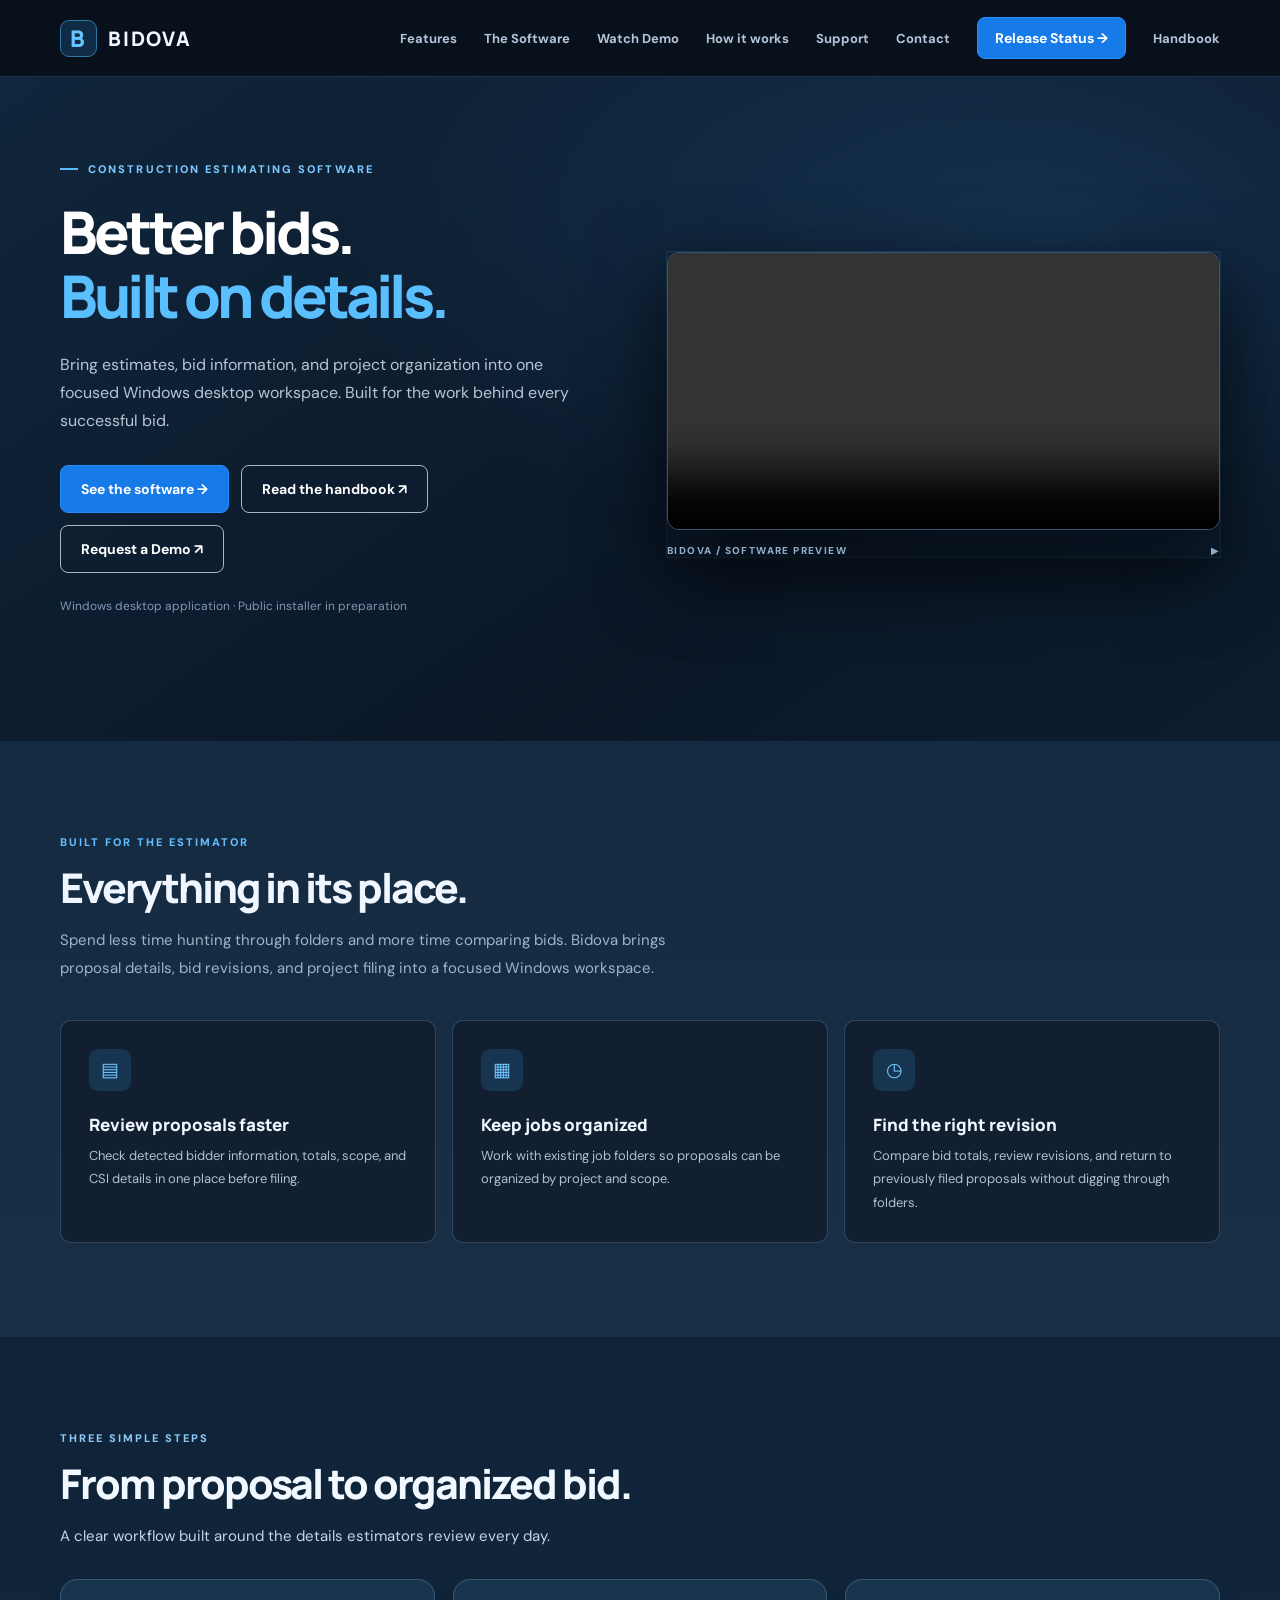
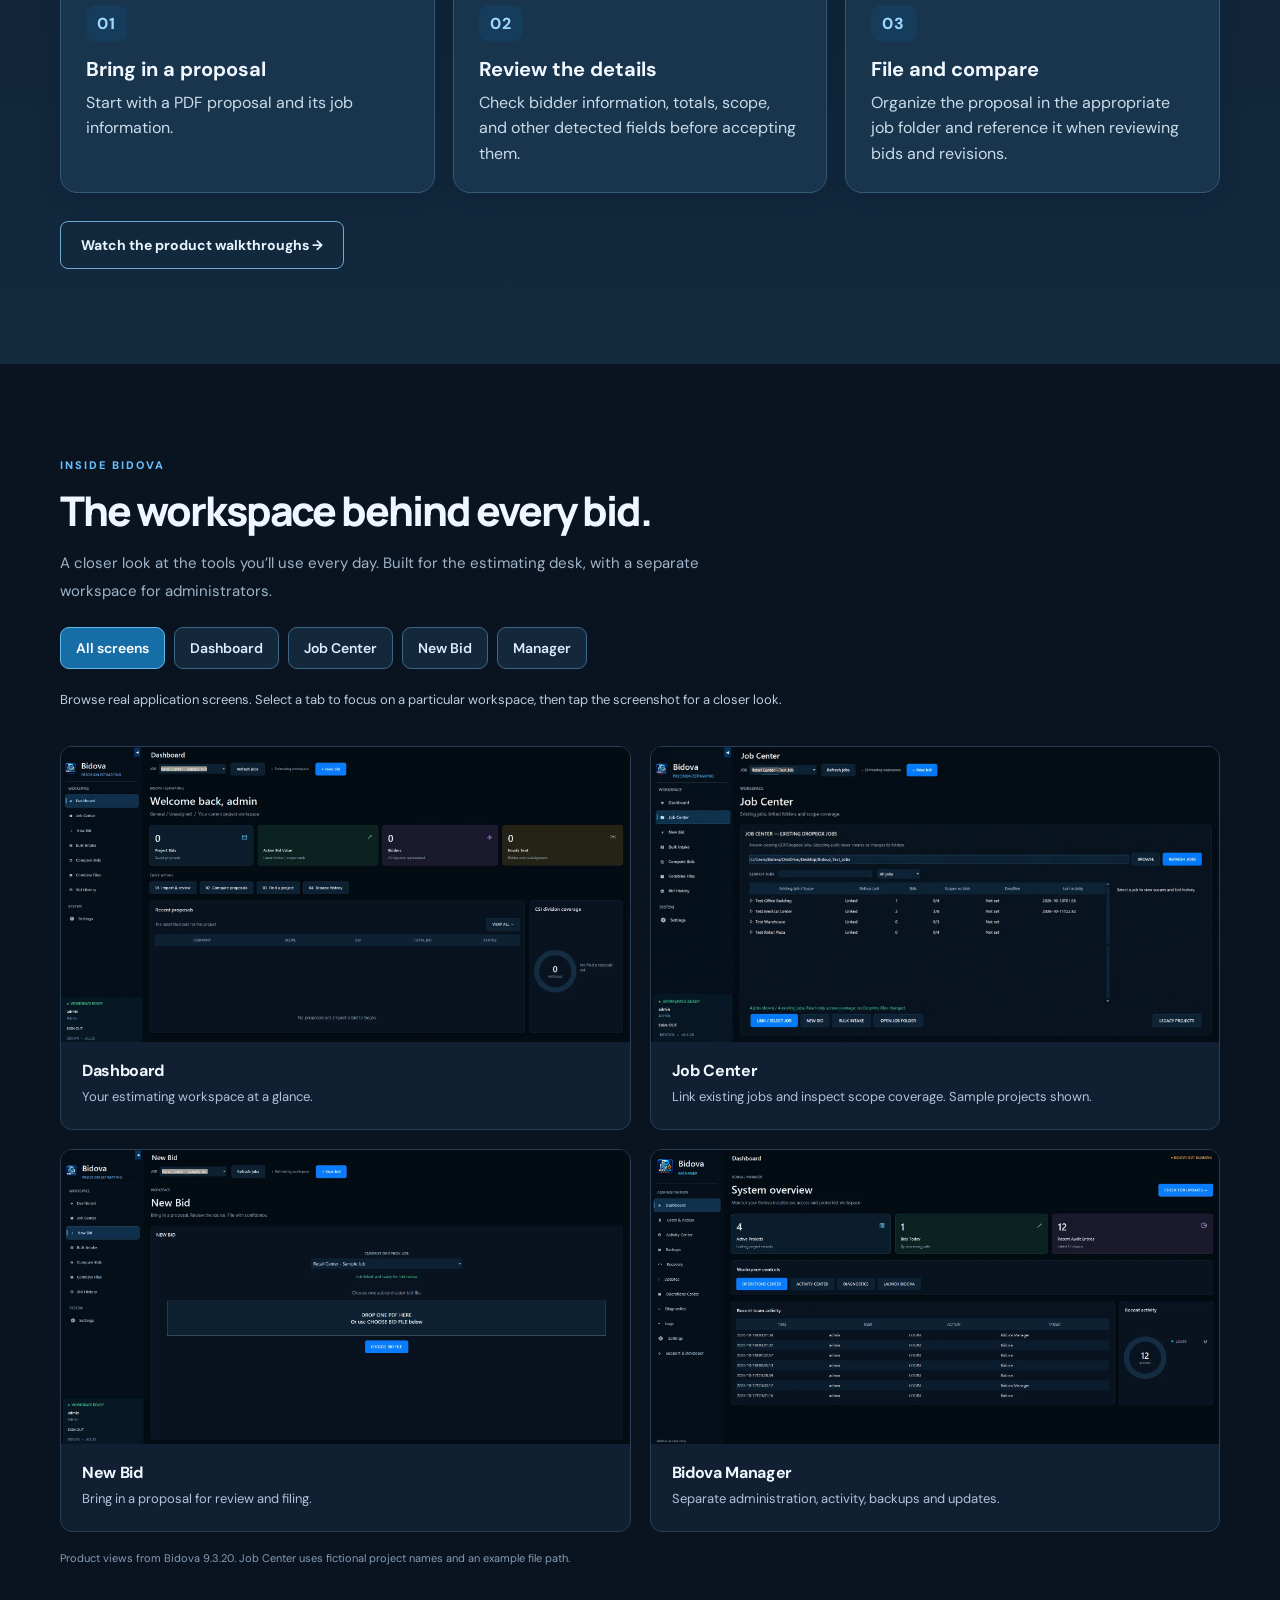
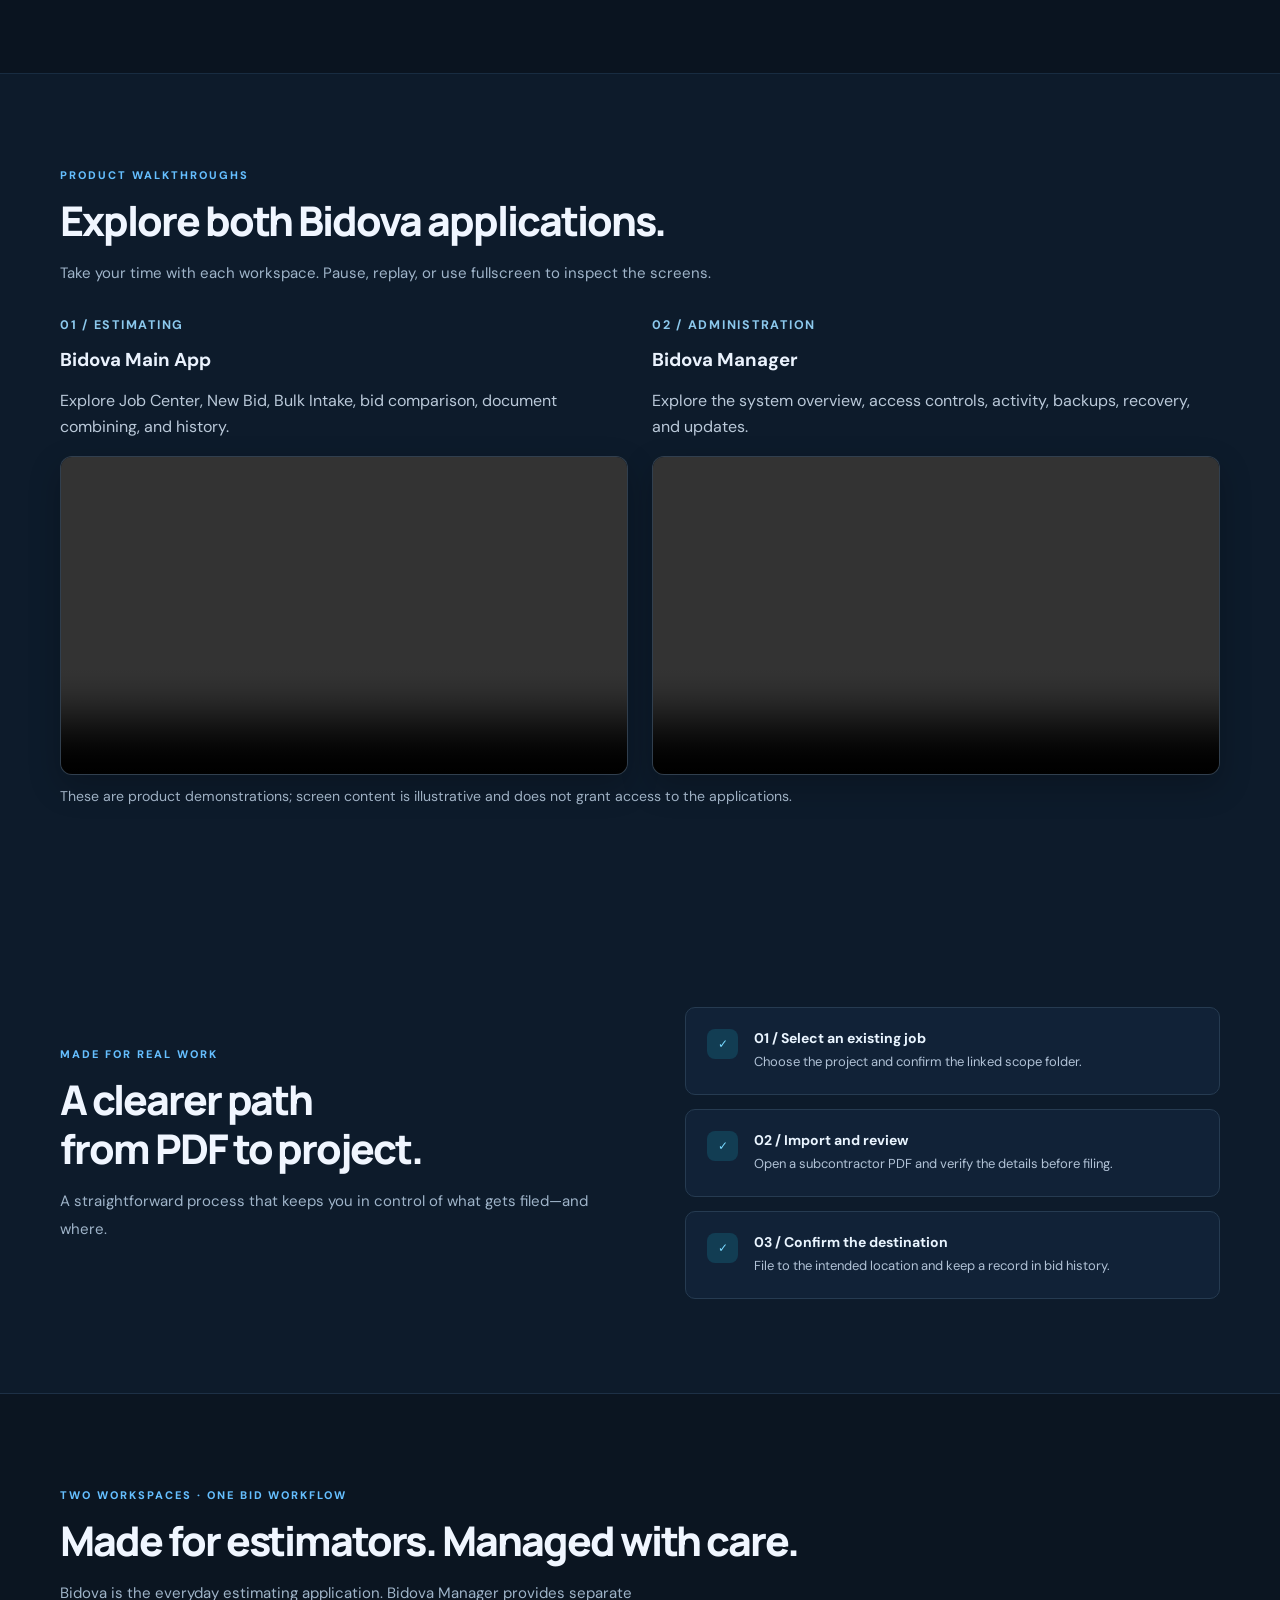
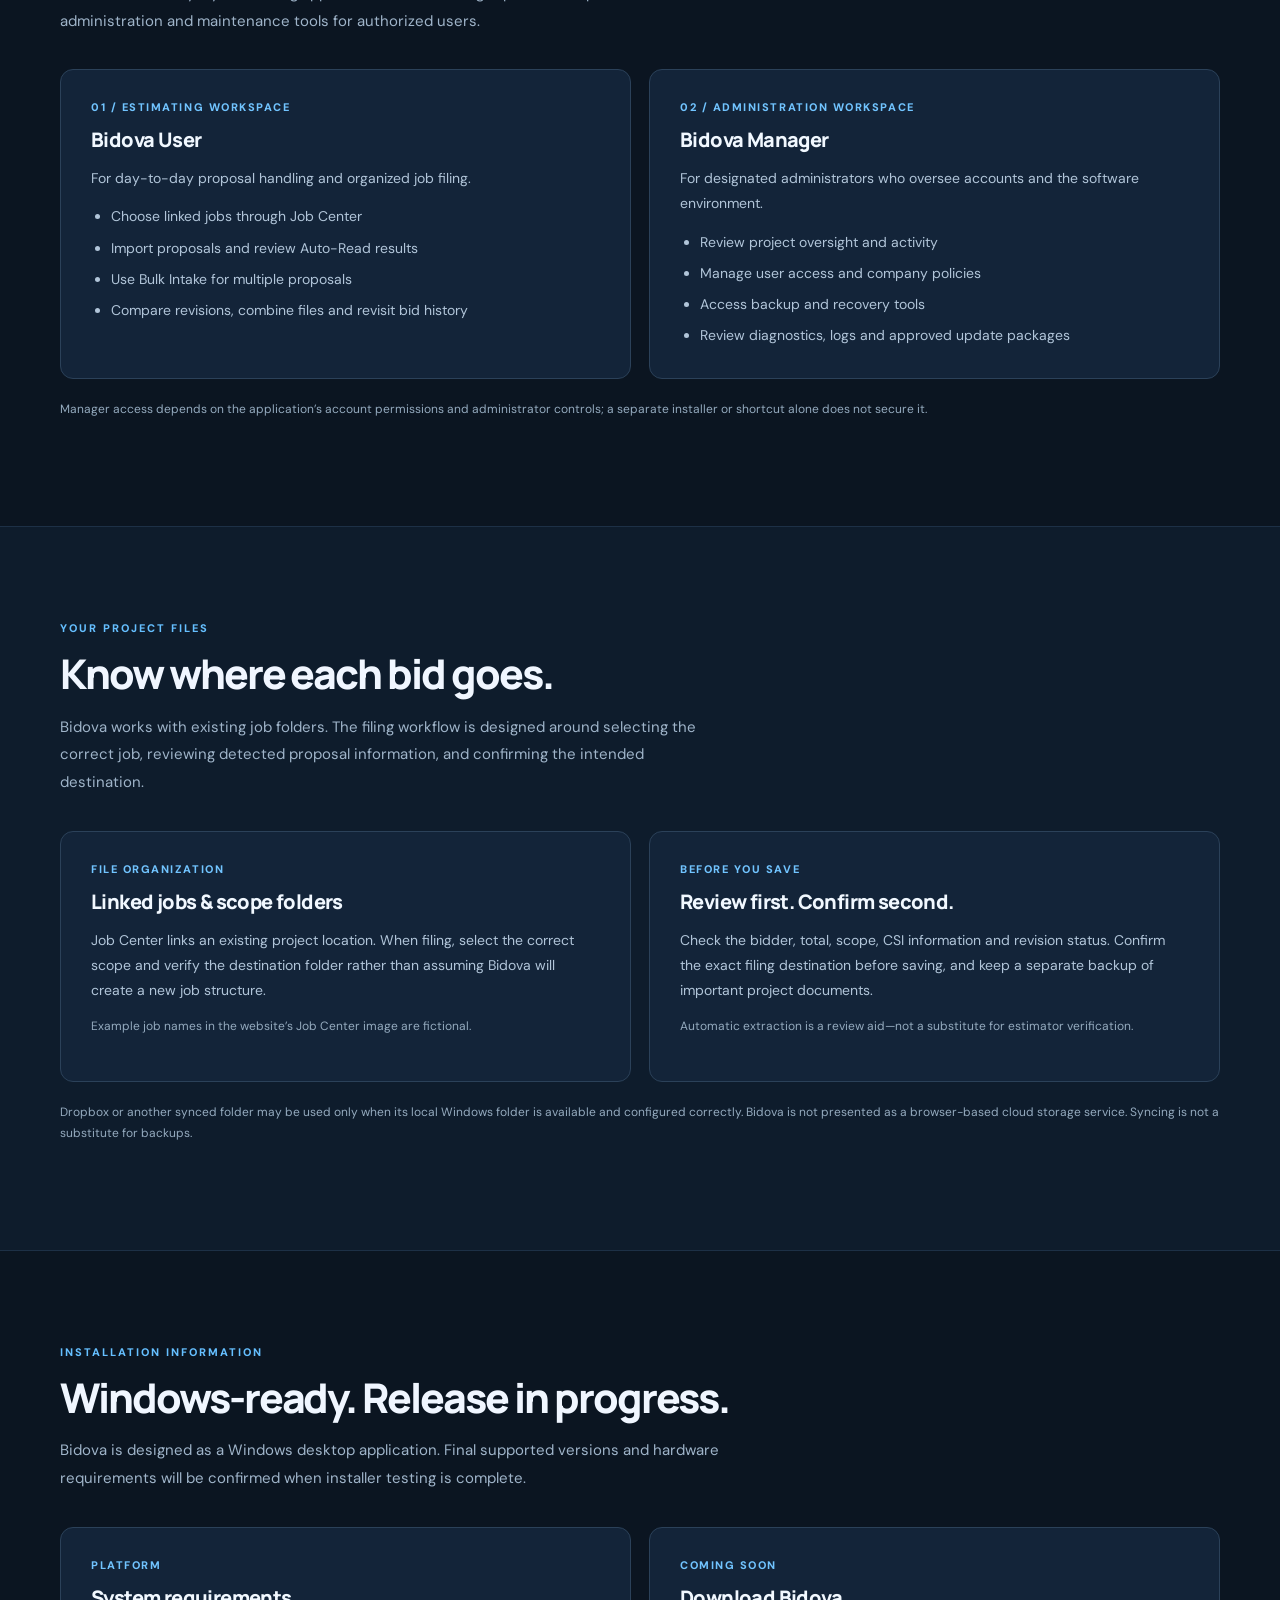
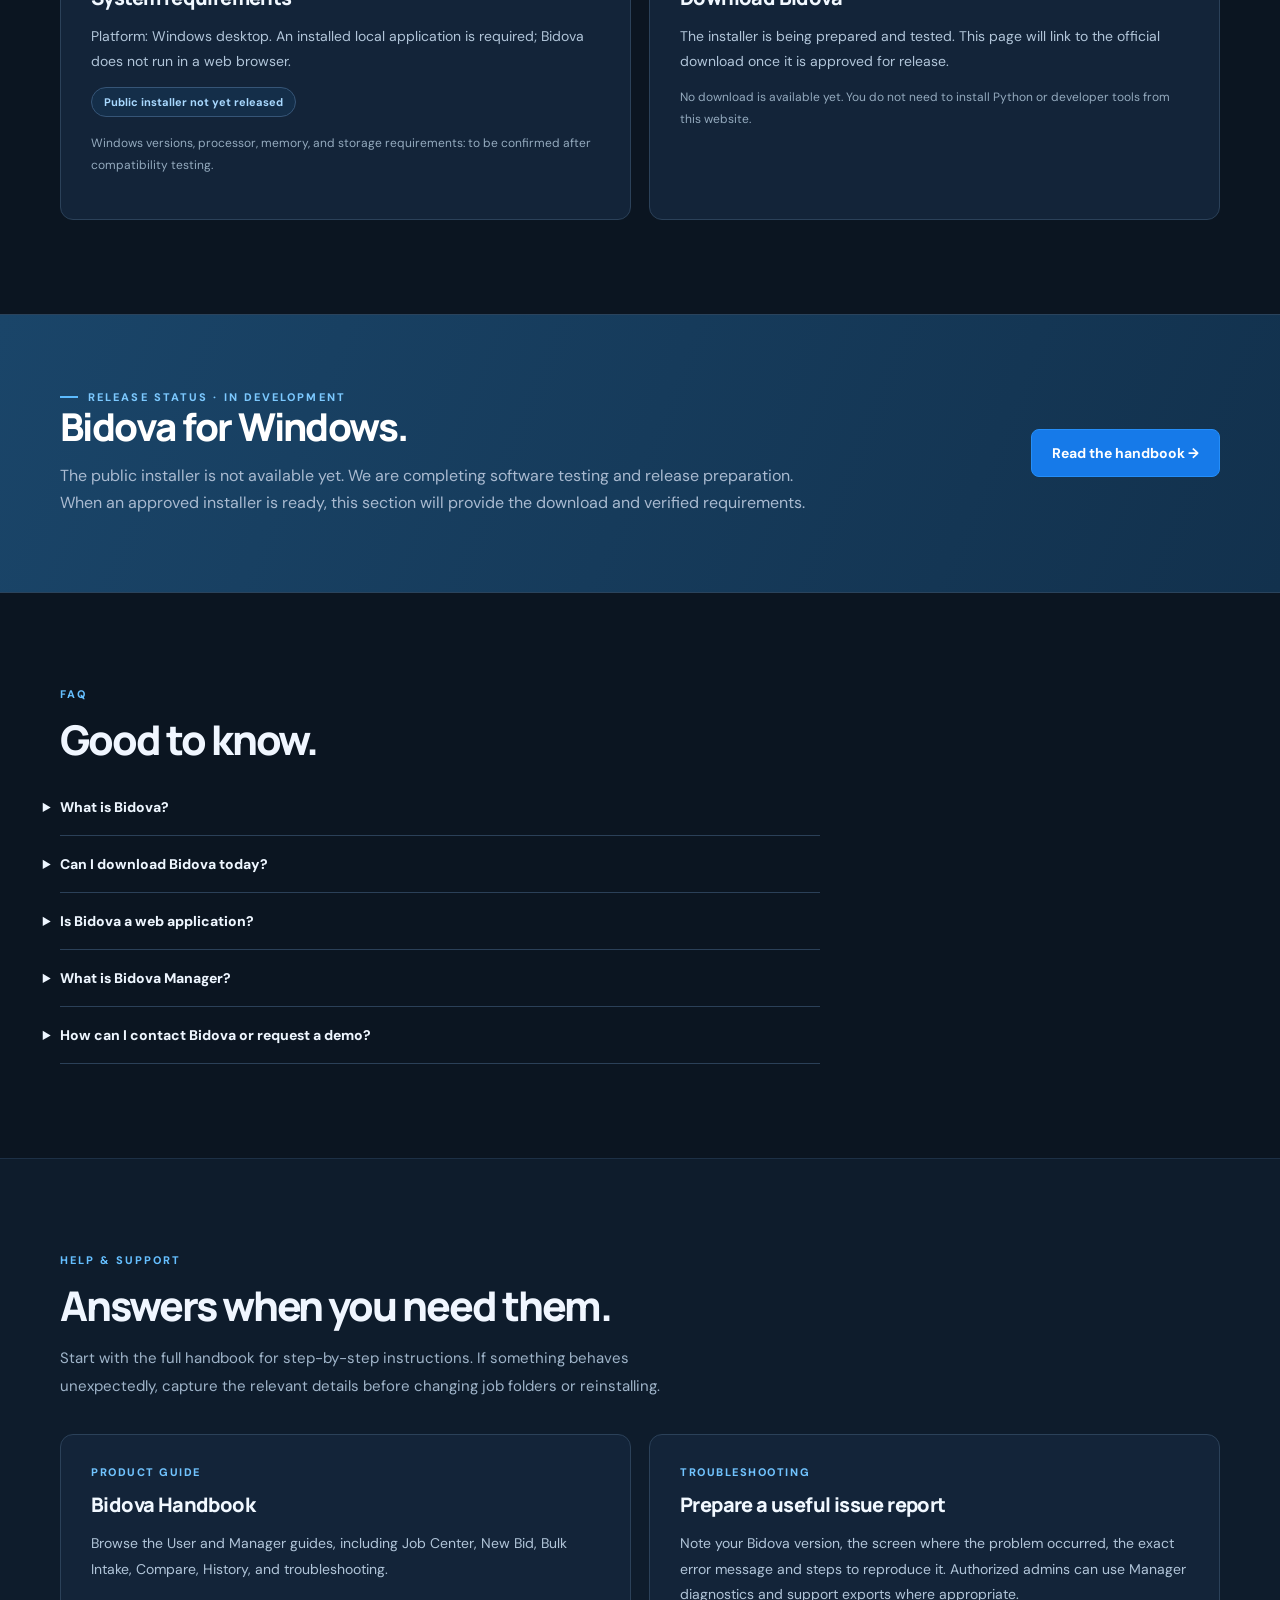
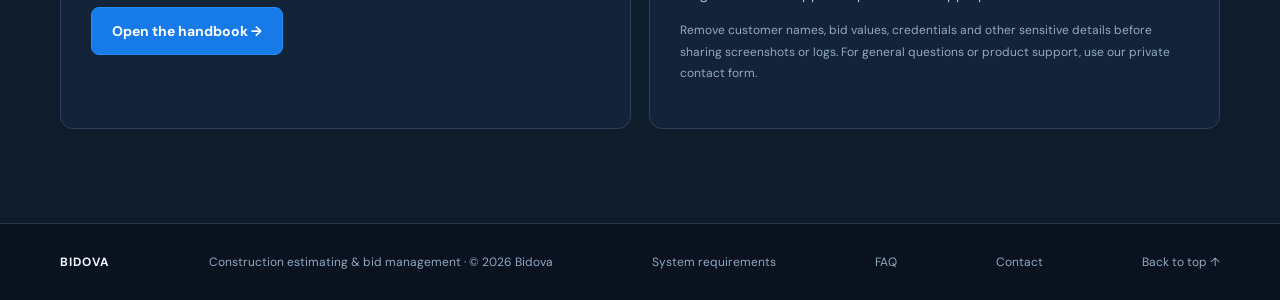
==== commit 0102c169: "Remove development roadmap and place Help & Support last" ====
--- a/index.html
+++ b/index.html
@@ -114,7 +114,7 @@
 @media(max-width:760px){.bidova-steps-grid{grid-template-columns:1fr;gap:12px}.bidova-steps-grid article{padding:19px}}
 </style><style id="bidova-product-experience-update">
 .bx-toolbar{display:flex;flex-wrap:wrap;gap:9px;margin:22px 0}.bx-tab{border:1px solid #3d6686;background:#14283b;color:#dbeeff;border-radius:9px;padding:11px 15px;font-family:inherit;font-size:14px;font-weight:600;cursor:pointer}.bx-tab[aria-selected="true"]{background:#176da6;border-color:#62bbec;color:#fff}.bx-tab:focus-visible{outline:3px solid #78d1ff;outline-offset:2px}.bx-notice{color:#b9cddd;font-size:13px;margin:8px 0 24px}.bx-roadmap-grid{display:grid;grid-template-columns:repeat(3,minmax(0,1fr));gap:16px;margin-top:25px}.bx-roadmap-card{border:1px solid #345775;background:#102338;border-radius:14px;padding:25px}.bx-roadmap-card h3{margin:12px 0}.bx-roadmap-card p{color:#bdcfe0}.bx-status{display:inline-block;border:1px solid #46708e;border-radius:30px;color:#aee0ff;font-weight:700;font-size:11px;letter-spacing:.1em;padding:5px 11px;text-transform:uppercase}.bx-gallery-list [hidden]{display:none!important}@media(max-width:720px){.bx-roadmap-grid{grid-template-columns:1fr}.bx-tab{flex:1 1 42%;text-align:center}}
-</style><link rel="stylesheet" href="assets/mobile-experience.css" media="screen and (max-width: 1024px)"></head><body class="bidova-home"><header><div class="wrap nav"><a aria-label="Bidova home" class="brand" href="#top"><span aria-hidden="true" class="brandmark"><span>B</span></span><span>BIDOVA</span></a><nav aria-label="Main navigation" class="links"><a href="#features">Features</a><a href="#platform">The Software</a><a href="#video-demos">Watch Demo</a><a href="#workflow">How it works</a><a href="#support">Support</a><a href="contact.html">Contact</a><a class="btn" href="#download">Release Status →</a><a href="handbook.html">Handbook</a></nav><details class="mobile-nav"><summary aria-label="Open navigation menu"><span aria-hidden="true">☰</span> Menu</summary><div class="mobile-menu"><a href="#features">Features</a><a href="#platform">The Software</a><a href="#video-demos">Watch Demo</a><a href="#workflow">How it works</a><a href="#download">Release Status</a><a href="handbook.html">Handbook</a><a href="#questions">FAQ</a><a href="#roles">User vs. Manager</a><a href="#data-safety">File safety</a><a href="#requirements">Requirements</a><a href="#support">Support</a><a href="contact.html">Contact Us</a></div></details></div></header><main id="top"><section class="hero"><div class="wrap hero-inner"><div><div class="eyebrow">CONSTRUCTION ESTIMATING SOFTWARE</div><h1>Better bids.<br/><span>Built on details.</span></h1><p>Bring estimates, bid information, and project organization into one focused Windows desktop workspace. Built for the work behind every successful bid.</p><div class="actions"><a class="btn" href="#platform">See the software →</a><a class="btn outline" href="contact.html?topic=demo">Request a Demo ↗</a></div><p class="hero-note">Windows desktop application · Public installer in preparation</p></div><div class="preview"><video class="hero-shot" controls autoplay muted loop preload="auto" playsinline aria-label="Watch Bidova desktop software preview"><source src="Bidova_Homepage_Preview.mp4" type="video/mp4"/>Your browser does not support HTML5 video.</video><span class="shot-caption">BIDOVA / SOFTWARE PREVIEW <span aria-hidden="true">▶</span></span></div></div></section><section class="section" id="features"><div class="wrap"><div class="kicker">BUILT FOR THE ESTIMATOR</div><h2>Everything in its place.</h2><p class="section-intro">Spend less time hunting through folders and more time comparing bids. Bidova brings proposal details, bid revisions, and project filing into a focused Windows workspace.</p><div class="features"><article class="feature"><div class="symbol">▤</div><h3>Review proposals faster</h3><p>Check detected bidder information, totals, scope, and CSI details in one place before filing.</p></article><article class="feature"><div class="symbol">▦</div><h3>Keep jobs organized</h3><p>Work with existing job folders so proposals can be organized by project and scope.</p></article><article class="feature"><div class="symbol">◷</div><h3>Find the right revision</h3><p>Compare bid totals, review revisions, and return to previously filed proposals without digging through folders.</p></article></div></div></section><section class="section bidova-steps" id="how-bidova-works"><div class="wrap"><div class="kicker">THREE SIMPLE STEPS</div><h2>From proposal to organized bid.</h2><p class="section-intro">A clear workflow built around the details estimators review every day.</p><div class="bidova-steps-grid"><article><span class="bidova-step-number">01</span><h3>Bring in a proposal</h3><p>Start with a PDF proposal and its job information.</p></article><article><span class="bidova-step-number">02</span><h3>Review the details</h3><p>Check bidder information, totals, scope, and other detected fields before accepting them.</p></article><article><span class="bidova-step-number">03</span><h3>File and compare</h3><p>Organize the proposal in the appropriate job folder and reference it when reviewing bids and revisions.</p></article></div><a class="btn outline" href="#video-demos">Watch the product walkthroughs →</a></div></section><section class="section gallery-section" id="platform"><div class="wrap"><div class="kicker">INSIDE BIDOVA</div><h2>The workspace behind every bid.</h2><p class="section-intro">A closer look at the tools you’ll use every day. Built for the estimating desk, with a separate workspace for administrators.</p><div class="bx-toolbar" role="tablist" aria-label="Explore Bidova software screens"><button class="bx-tab" type="button" role="tab" aria-selected="true" data-bx-tab="all">All screens</button><button class="bx-tab" type="button" role="tab" aria-selected="false" data-bx-tab="0">Dashboard</button><button class="bx-tab" type="button" role="tab" aria-selected="false" data-bx-tab="1">Job Center</button><button class="bx-tab" type="button" role="tab" aria-selected="false" data-bx-tab="2">New Bid</button><button class="bx-tab" type="button" role="tab" aria-selected="false" data-bx-tab="3">Manager</button></div><p class="bx-notice" id="bx-gallery-description" aria-live="polite">Browse real application screens. Select a tab to focus on a particular workspace, then tap the screenshot for a closer look.</p><div class="shot-grid bx-gallery-list">
+</style><link rel="stylesheet" href="assets/mobile-experience.css" media="screen and (max-width: 1024px)"></head><body class="bidova-home"><header><div class="wrap nav"><a aria-label="Bidova home" class="brand" href="#top"><span aria-hidden="true" class="brandmark"><span>B</span></span><span>BIDOVA</span></a><nav aria-label="Main navigation" class="links"><a href="#features">Features</a><a href="#platform">The Software</a><a href="#video-demos">Watch Demo</a><a href="#workflow">How it works</a><a href="#support">Support</a><a href="contact.html">Contact</a><a class="btn" href="#download">Release Status →</a><a href="handbook.html">Handbook</a></nav><details class="mobile-nav"><summary aria-label="Open navigation menu"><span aria-hidden="true">☰</span> Menu</summary><div class="mobile-menu"><a href="#features">Features</a><a href="#platform">The Software</a><a href="#video-demos">Watch Demo</a><a href="#workflow">How it works</a><a href="#download">Release Status</a><a href="handbook.html">Handbook</a><a href="#questions">FAQ</a><a href="#roles">User vs. Manager</a><a href="#data-safety">File safety</a><a href="#requirements">Requirements</a><a href="#support">Support</a><a href="contact.html">Contact Us</a></div></details></div></header><main id="top"><section class="hero"><div class="wrap hero-inner"><div><div class="eyebrow">CONSTRUCTION ESTIMATING SOFTWARE</div><h1>Better bids.<br/><span>Built on details.</span></h1><p>Bring estimates, bid information, and project organization into one focused Windows desktop workspace. Built for the work behind every successful bid.</p><div class="actions"><a class="btn" href="#platform">See the software →</a><a class="btn outline" href="handbook.html">Read the handbook ↗</a><a class="btn outline" href="contact.html?topic=demo">Request a Demo ↗</a></div><p class="hero-note">Windows desktop application · Public installer in preparation</p></div><div class="preview"><video class="hero-shot" controls autoplay muted loop preload="auto" playsinline aria-label="Watch Bidova desktop software preview"><source src="Bidova_Homepage_Preview.mp4" type="video/mp4"/>Your browser does not support HTML5 video.</video><span class="shot-caption">BIDOVA / SOFTWARE PREVIEW <span aria-hidden="true">▶</span></span></div></div></section><section class="section" id="features"><div class="wrap"><div class="kicker">BUILT FOR THE ESTIMATOR</div><h2>Everything in its place.</h2><p class="section-intro">Spend less time hunting through folders and more time comparing bids. Bidova brings proposal details, bid revisions, and project filing into a focused Windows workspace.</p><div class="features"><article class="feature"><div class="symbol">▤</div><h3>Review proposals faster</h3><p>Check detected bidder information, totals, scope, and CSI details in one place before filing.</p></article><article class="feature"><div class="symbol">▦</div><h3>Keep jobs organized</h3><p>Work with existing job folders so proposals can be organized by project and scope.</p></article><article class="feature"><div class="symbol">◷</div><h3>Find the right revision</h3><p>Compare bid totals, review revisions, and return to previously filed proposals without digging through folders.</p></article></div></div></section><section class="section bidova-steps" id="how-bidova-works"><div class="wrap"><div class="kicker">THREE SIMPLE STEPS</div><h2>From proposal to organized bid.</h2><p class="section-intro">A clear workflow built around the details estimators review every day.</p><div class="bidova-steps-grid"><article><span class="bidova-step-number">01</span><h3>Bring in a proposal</h3><p>Start with a PDF proposal and its job information.</p></article><article><span class="bidova-step-number">02</span><h3>Review the details</h3><p>Check bidder information, totals, scope, and other detected fields before accepting them.</p></article><article><span class="bidova-step-number">03</span><h3>File and compare</h3><p>Organize the proposal in the appropriate job folder and reference it when reviewing bids and revisions.</p></article></div><a class="btn outline" href="#video-demos">Watch the product walkthroughs →</a></div></section><section class="section gallery-section" id="platform"><div class="wrap"><div class="kicker">INSIDE BIDOVA</div><h2>The workspace behind every bid.</h2><p class="section-intro">A closer look at the tools you’ll use every day. Built for the estimating desk, with a separate workspace for administrators.</p><div class="bx-toolbar" role="tablist" aria-label="Explore Bidova software screens"><button class="bx-tab" type="button" role="tab" aria-selected="true" data-bx-tab="all">All screens</button><button class="bx-tab" type="button" role="tab" aria-selected="false" data-bx-tab="0">Dashboard</button><button class="bx-tab" type="button" role="tab" aria-selected="false" data-bx-tab="1">Job Center</button><button class="bx-tab" type="button" role="tab" aria-selected="false" data-bx-tab="2">New Bid</button><button class="bx-tab" type="button" role="tab" aria-selected="false" data-bx-tab="3">Manager</button></div><p class="bx-notice" id="bx-gallery-description" aria-live="polite">Browse real application screens. Select a tab to focus on a particular workspace, then tap the screenshot for a closer look.</p><div class="shot-grid bx-gallery-list">
 <figure class="shot-card"><a aria-haspopup="dialog" aria-label="View Bidova Dashboard" data-preview="true" href="#platform" role="button"><img alt="Bidova dashboard with bid metrics, recent proposals and quick actions" loading="lazy" src="dashboard.webp"/></a><figcaption><strong>Dashboard</strong><span>Your estimating workspace at a glance.</span></figcaption></figure>
 <figure class="shot-card"><a aria-haspopup="dialog" aria-label="View Bidova Job Center" data-preview="true" href="#platform" role="button"><img alt="Bidova Job Center showing fictional test projects and a Bidova test folder path" loading="lazy" src="job-center.webp"/></a><figcaption><strong>Job Center</strong><span>Link existing jobs and inspect scope coverage. Sample projects shown.</span></figcaption></figure>
 <figure class="shot-card"><a aria-haspopup="dialog" aria-label="View Bidova New Bid" data-preview="true" href="#platform" role="button"><img alt="Bidova New Bid screen with PDF drop zone and Choose Bid File button" loading="lazy" src="new-bid.webp"/></a><figcaption><strong>New Bid</strong><span>Bring in a proposal for review and filing.</span></figcaption></figure>
@@ -135,10 +135,10 @@
 </div><p class="info-note">Dropbox or another synced folder may be used only when its local Windows folder is available and configured correctly. Bidova is not presented as a browser-based cloud storage service. Syncing is not a substitute for backups.</p></div></section><section class="section info-section" id="requirements"><div class="wrap"><div class="kicker">INSTALLATION INFORMATION</div><h2>Windows-ready. Release in progress.</h2><p class="section-intro">Bidova is designed as a Windows desktop application. Final supported versions and hardware requirements will be confirmed when installer testing is complete.</p><div class="info-grid">
 <article class="info-card"><div class="mini">PLATFORM</div><h3>System requirements</h3><p>Platform: Windows desktop. An installed local application is required; Bidova does not run in a web browser.</p><span class="info-pill">Public installer not yet released</span><p class="muted">Windows versions, processor, memory, and storage requirements: to be confirmed after compatibility testing.</p></article>
 <article class="info-card"><div class="mini">COMING SOON</div><h3>Download Bidova</h3><p>The installer is being prepared and tested. This page will link to the official download once it is approved for release.</p><p class="muted">No download is available yet. You do not need to install Python or developer tools from this website.</p></article>
-</div></div></section><section class="section info-section alt" id="support"><div class="wrap"><div class="kicker">HELP &amp; SUPPORT</div><h2>Answers when you need them.</h2><p class="section-intro">Start with the full handbook for step-by-step instructions. If something behaves unexpectedly, capture the relevant details before changing job folders or reinstalling.</p><div class="info-grid">
+</div></div></section><section class="cta" id="download"><div class="wrap cta-inner"><div><div class="eyebrow">RELEASE STATUS · IN DEVELOPMENT</div><h2>Bidova for Windows.</h2><p>The public installer is not available yet. We are completing software testing and release preparation. When an approved installer is ready, this section will provide the download and verified requirements.</p></div><a class="btn" href="handbook.html">Read the handbook →</a></div></section><section class="section" id="questions"><div class="wrap faq"><div class="kicker">FAQ</div><h2>Good to know.</h2><details><summary>What is Bidova?</summary><p>Bidova is a Windows desktop application focused on construction estimating, bid management, and project organization.</p></details><details><summary>Can I download Bidova today?</summary><p>A public installer has not been released yet. This website will be updated when an approved Windows installer is available.</p></details><details><summary>Is Bidova a web application?</summary><p>No. The product is designed as Windows desktop software. This website provides product information and future download access.</p></details><details><summary>What is Bidova Manager?</summary><p>Bidova Manager is a separate management application intended for authorized use. It is not offered as a public download here.</p></details><details><summary>How can I contact Bidova or request a demo?</summary><p>Use our <a href="contact.html">private Contact Us form</a> to send questions, support inquiries, or a demo request. Our contact inbox address is not displayed publicly.</p></details></div></section><section class="section info-section alt" id="support"><div class="wrap"><div class="kicker">HELP &amp; SUPPORT</div><h2>Answers when you need them.</h2><p class="section-intro">Start with the full handbook for step-by-step instructions. If something behaves unexpectedly, capture the relevant details before changing job folders or reinstalling.</p><div class="info-grid">
 <article class="info-card"><div class="mini">PRODUCT GUIDE</div><h3>Bidova Handbook</h3><p>Browse the User and Manager guides, including Job Center, New Bid, Bulk Intake, Compare, History, and troubleshooting.</p><a class="btn" href="handbook.html">Open the handbook →</a></article>
 <article class="info-card"><div class="mini">TROUBLESHOOTING</div><h3>Prepare a useful issue report</h3><p>Note your Bidova version, the screen where the problem occurred, the exact error message and steps to reproduce it. Authorized admins can use Manager diagnostics and support exports where appropriate.</p><p class="muted">Remove customer names, bid values, credentials and other sensitive details before sharing screenshots or logs. For general questions or product support, use our <a href="contact.html?topic=support">private contact form</a>.</p></article>
-</div></div></section><section class="section" id="product-updates"><div class="wrap"><div class="kicker">PRODUCT DEVELOPMENT</div><h2>Built carefully. Improved continuously.</h2><p class="section-intro">See what the current website demonstrates, what's being prepared for release, and what we're considering next. Plans may change as testing progresses.</p><div class="bx-roadmap-grid"><article class="bx-roadmap-card"><span class="bx-status">Documented</span><h3>Core Bidova workflows</h3><p>Proposal review, job organization, PDF comparison, and bid history are described in the product handbook and walkthroughs.</p></article><article class="bx-roadmap-card"><span class="bx-status">In preparation</span><h3>Public Windows release</h3><p>Installer validation, accurate system requirements and download instructions will be added when the release is approved.</p></article><article class="bx-roadmap-card"><span class="bx-status">Planned</span><h3>More product guides</h3><p>Additional feature walkthroughs, support resources and product updates are planned for future website releases.</p></article></div></div></section><section class="cta" id="download"><div class="wrap cta-inner"><div><div class="eyebrow">RELEASE STATUS · IN DEVELOPMENT</div><h2>Bidova for Windows.</h2><p>The public installer is not available yet. We are completing software testing and release preparation. When an approved installer is ready, this section will provide the download and verified requirements.</p></div><a class="btn" href="handbook.html">Read the handbook →</a></div></section><section class="section" id="questions"><div class="wrap faq"><div class="kicker">FAQ</div><h2>Good to know.</h2><details><summary>What is Bidova?</summary><p>Bidova is a Windows desktop application focused on construction estimating, bid management, and project organization.</p></details><details><summary>Can I download Bidova today?</summary><p>A public installer has not been released yet. This website will be updated when an approved Windows installer is available.</p></details><details><summary>Is Bidova a web application?</summary><p>No. The product is designed as Windows desktop software. This website provides product information and future download access.</p></details><details><summary>What is Bidova Manager?</summary><p>Bidova Manager is a separate management application intended for authorized use. It is not offered as a public download here.</p></details><details><summary>How can I contact Bidova or request a demo?</summary><p>Use our <a href="contact.html">private Contact Us form</a> to send questions, support inquiries, or a demo request. Our contact inbox address is not displayed publicly.</p></details></div></section></main><footer><div class="wrap foot"><strong>BIDOVA</strong><span>Construction estimating &amp; bid management · © 2026 Bidova</span><a href="#requirements">System requirements</a><a href="#questions">FAQ</a><a href="contact.html">Contact</a><a href="#top">Back to top ↑</a></div></footer><div aria-label="Software image preview" aria-modal="true" id="bidova-image-viewer" role="dialog"><button aria-label="Close preview" class="close-preview" type="button">✕ Close</button><button type="button" class="showcase-prev" aria-label="Previous screenshot">❮</button><img alt="Enlarged Bidova software image"/><button type="button" class="showcase-next" aria-label="Next screenshot">❯</button><div class="showcase-info" aria-live="polite"><strong id="showcase-title"></strong><span id="showcase-desc"></span><span id="showcase-count"></span></div></div><script>
+</div></div></section></main><footer><div class="wrap foot"><strong>BIDOVA</strong><span>Construction estimating &amp; bid management · © 2026 Bidova</span><a href="#requirements">System requirements</a><a href="#questions">FAQ</a><a href="contact.html">Contact</a><a href="#top">Back to top ↑</a></div></footer><div aria-label="Software image preview" aria-modal="true" id="bidova-image-viewer" role="dialog"><button aria-label="Close preview" class="close-preview" type="button">✕ Close</button><button type="button" class="showcase-prev" aria-label="Previous screenshot">❮</button><img alt="Enlarged Bidova software image"/><button type="button" class="showcase-next" aria-label="Next screenshot">❯</button><div class="showcase-info" aria-live="polite"><strong id="showcase-title"></strong><span id="showcase-desc"></span><span id="showcase-count"></span></div></div><script>
 (function(){
  const viewer=document.getElementById('bidova-image-viewer');
  const full=viewer.querySelector('img');
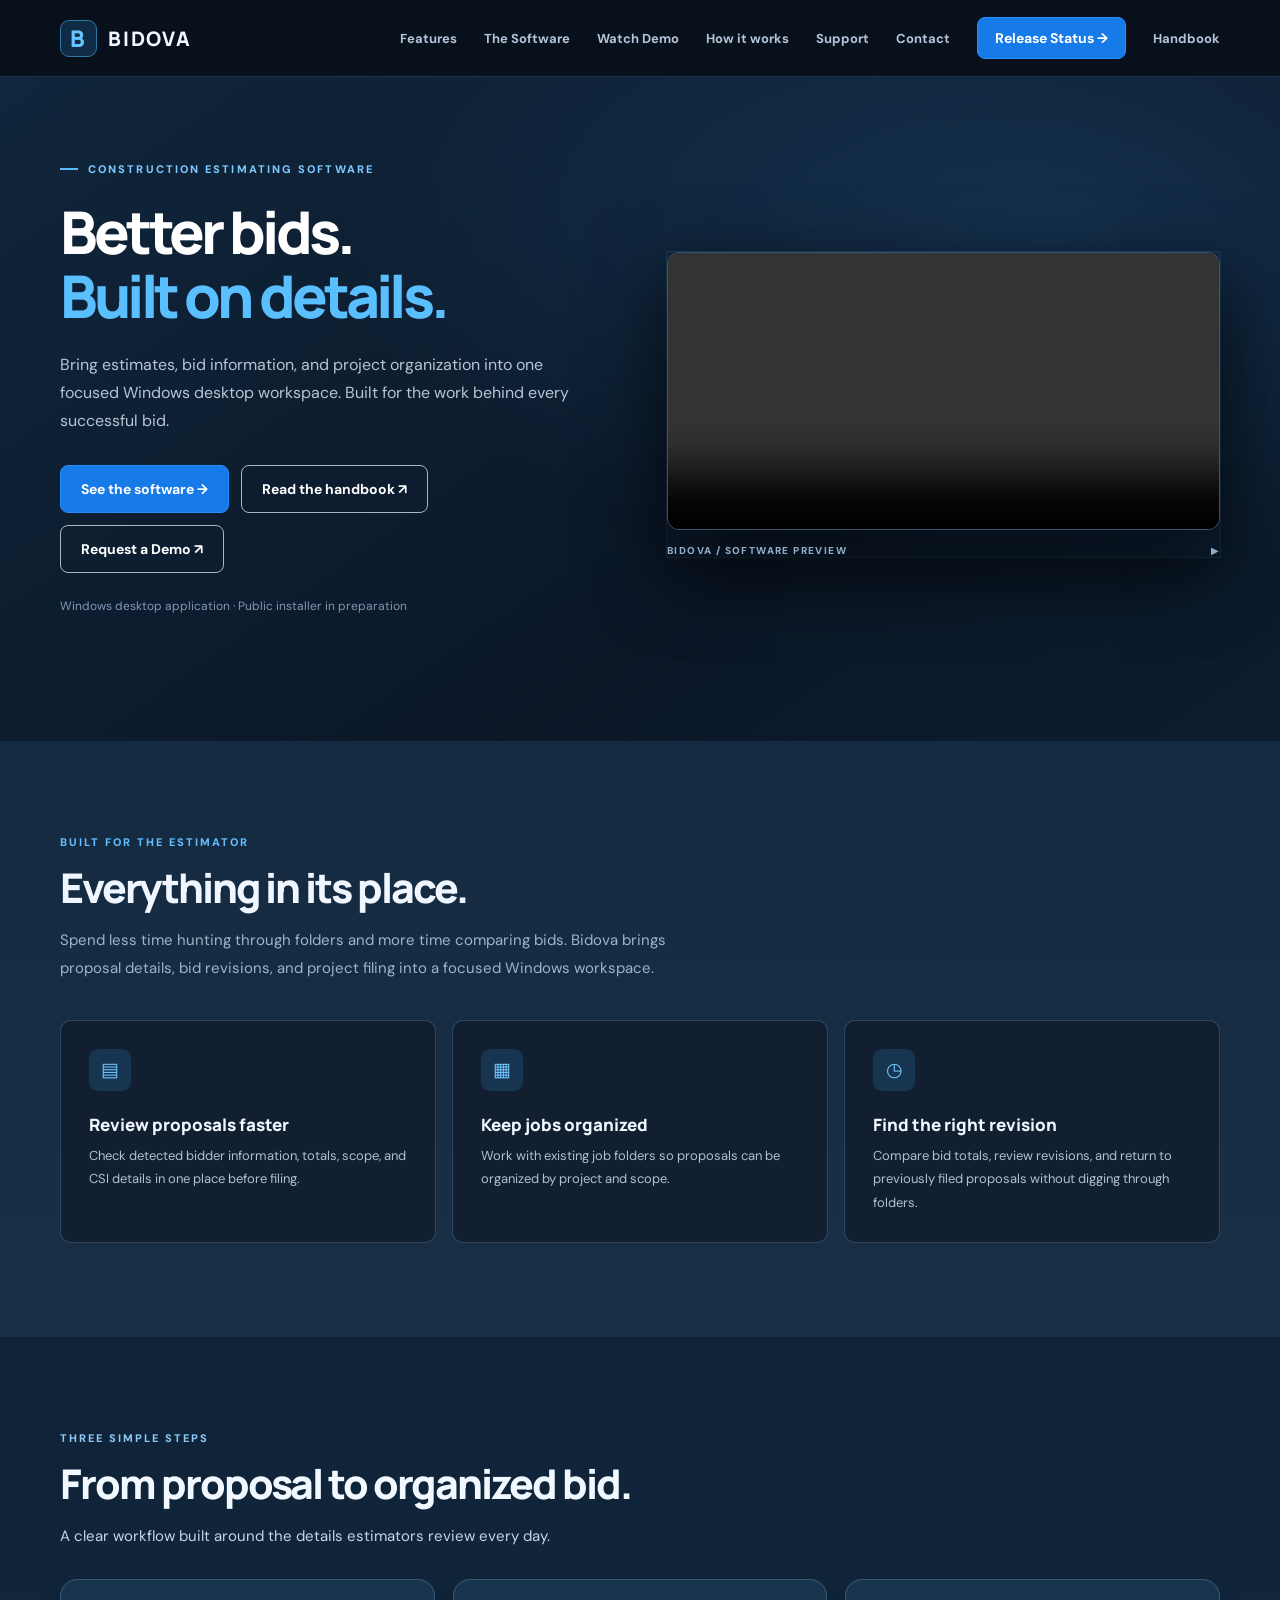
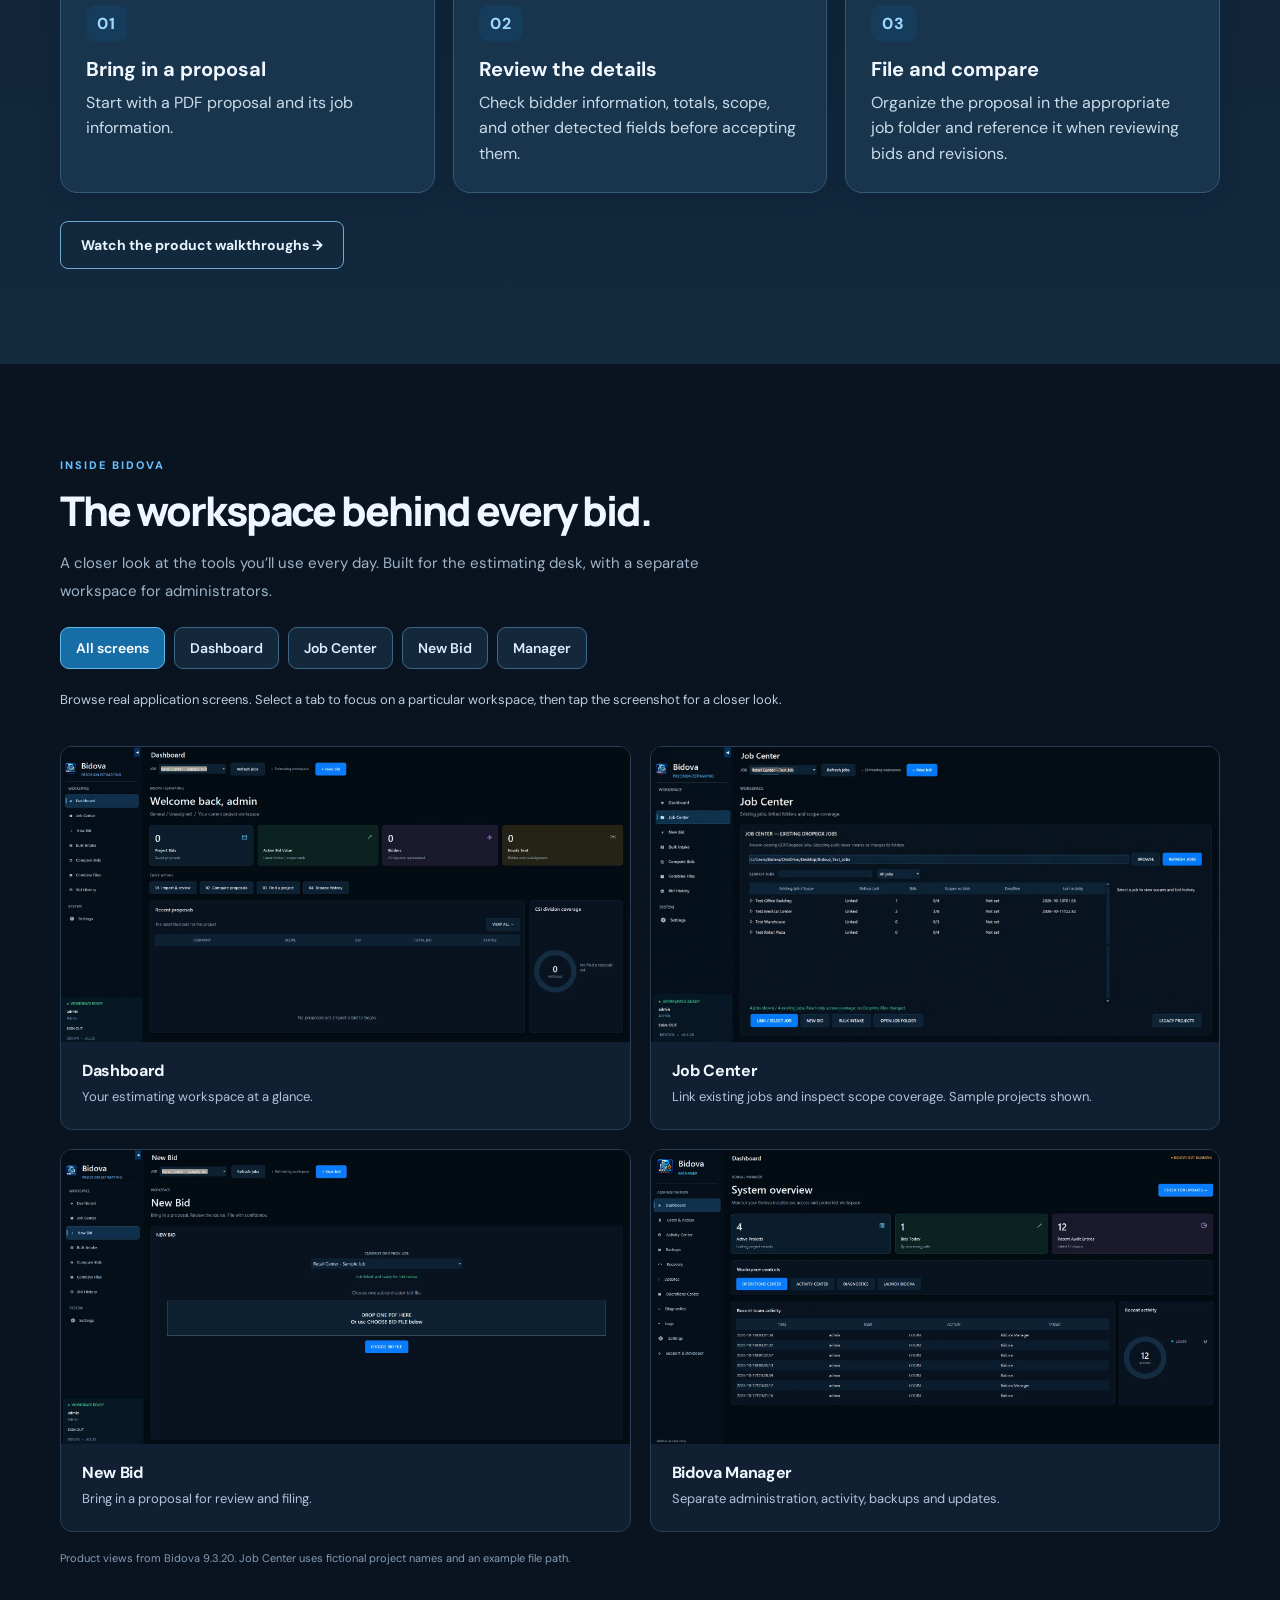
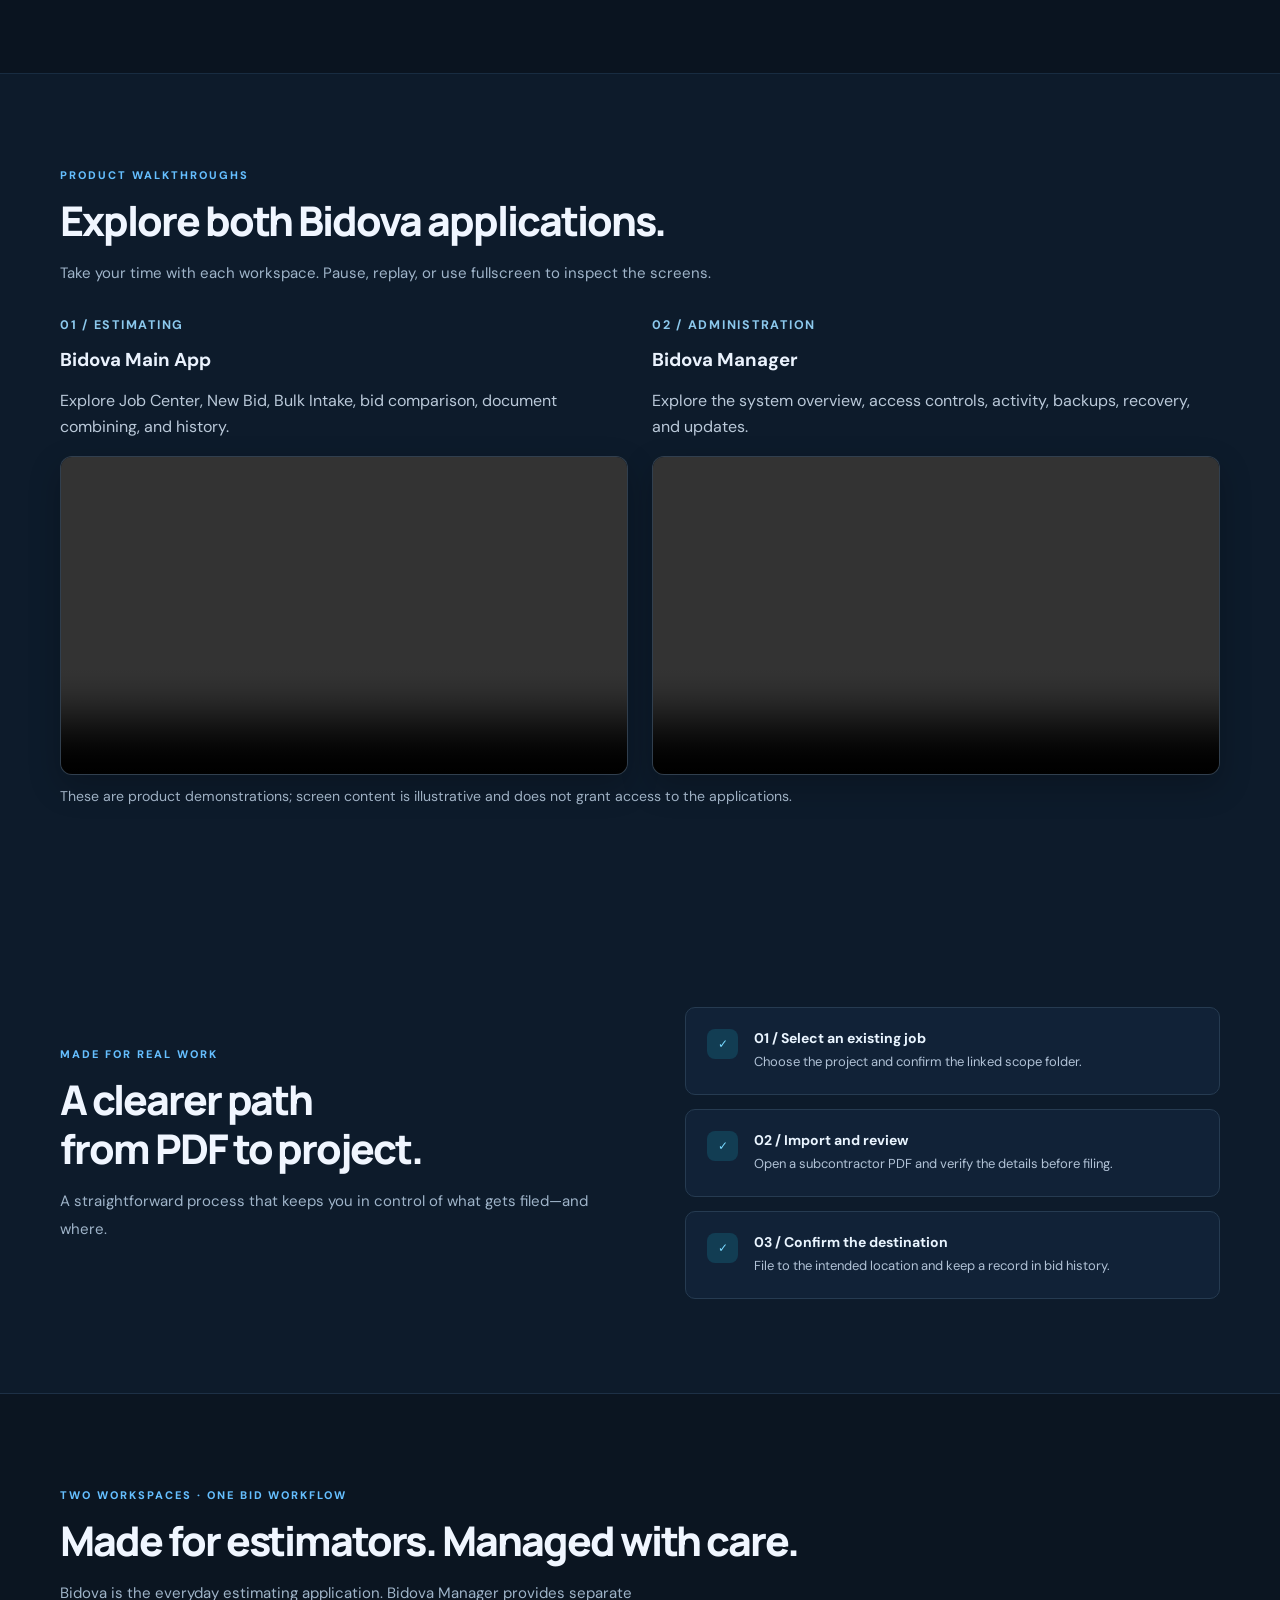
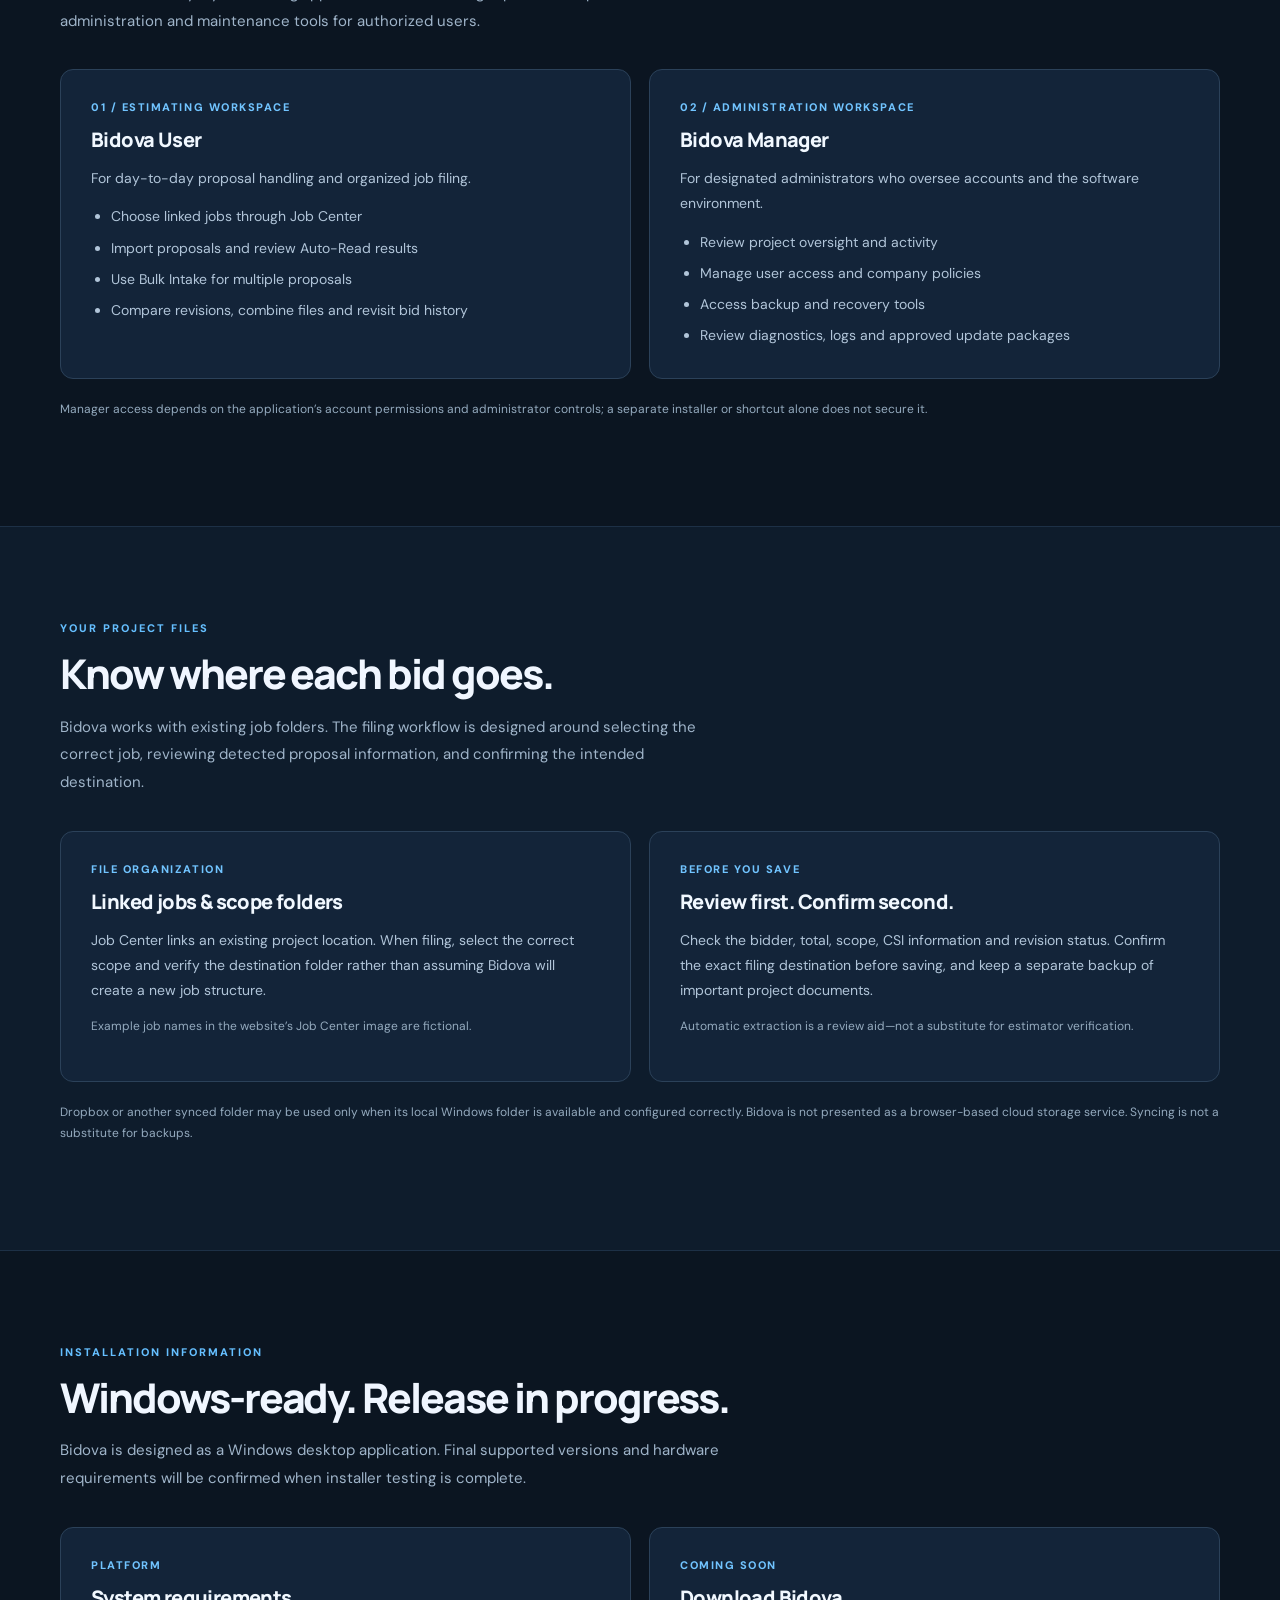
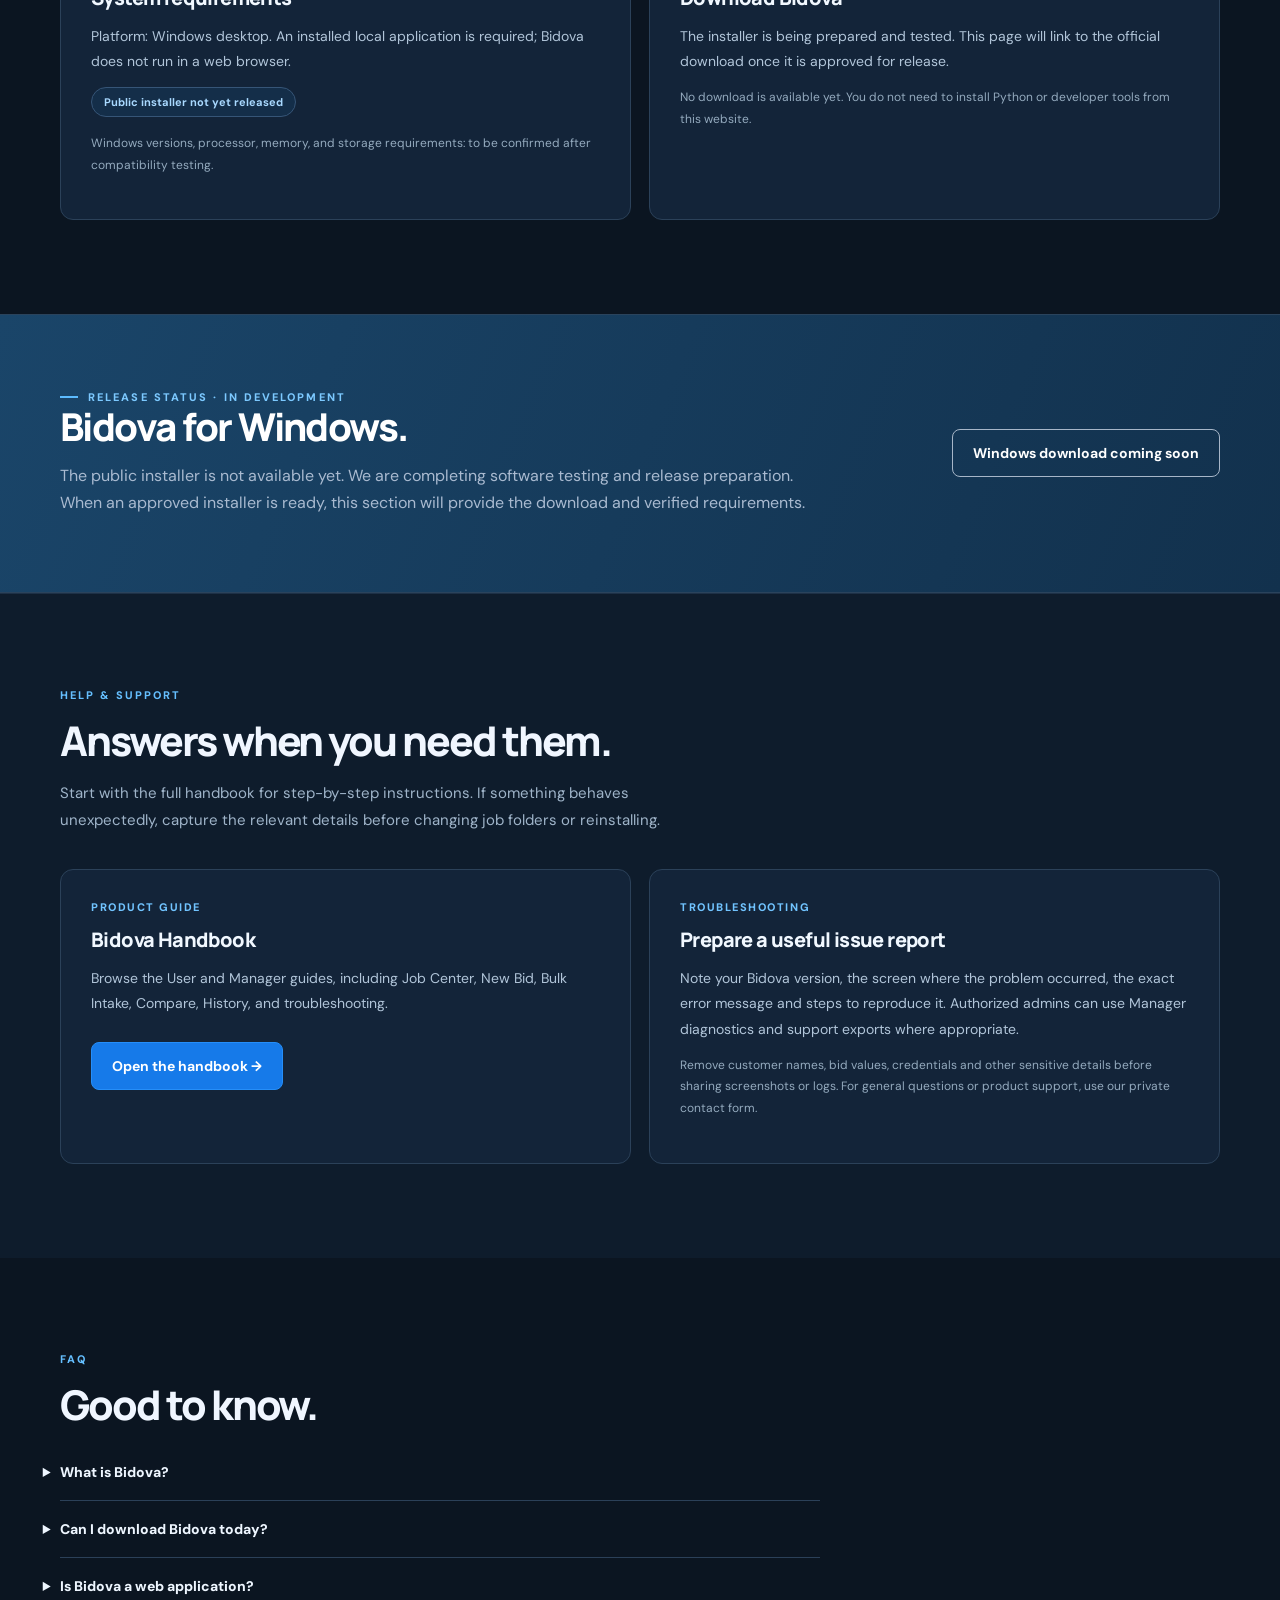
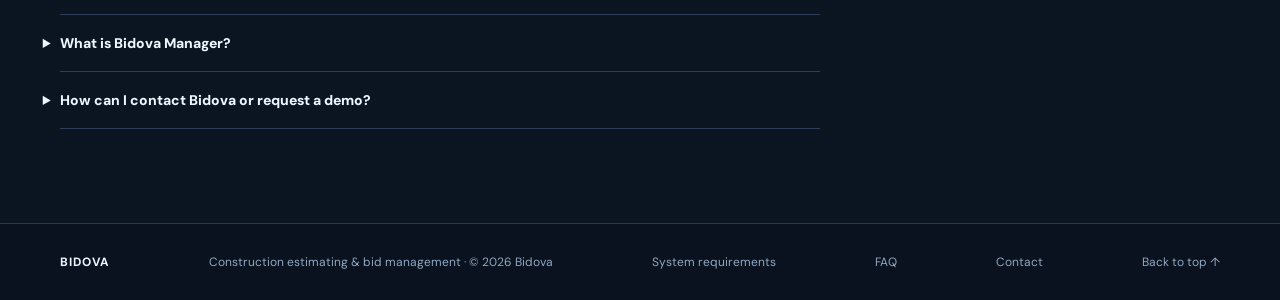
==== commit e0e463b1: "Put FAQ last and clarify release status without Handbook CTA" ====
--- a/index.html
+++ b/index.html
@@ -135,10 +135,10 @@
 </div><p class="info-note">Dropbox or another synced folder may be used only when its local Windows folder is available and configured correctly. Bidova is not presented as a browser-based cloud storage service. Syncing is not a substitute for backups.</p></div></section><section class="section info-section" id="requirements"><div class="wrap"><div class="kicker">INSTALLATION INFORMATION</div><h2>Windows-ready. Release in progress.</h2><p class="section-intro">Bidova is designed as a Windows desktop application. Final supported versions and hardware requirements will be confirmed when installer testing is complete.</p><div class="info-grid">
 <article class="info-card"><div class="mini">PLATFORM</div><h3>System requirements</h3><p>Platform: Windows desktop. An installed local application is required; Bidova does not run in a web browser.</p><span class="info-pill">Public installer not yet released</span><p class="muted">Windows versions, processor, memory, and storage requirements: to be confirmed after compatibility testing.</p></article>
 <article class="info-card"><div class="mini">COMING SOON</div><h3>Download Bidova</h3><p>The installer is being prepared and tested. This page will link to the official download once it is approved for release.</p><p class="muted">No download is available yet. You do not need to install Python or developer tools from this website.</p></article>
-</div></div></section><section class="cta" id="download"><div class="wrap cta-inner"><div><div class="eyebrow">RELEASE STATUS · IN DEVELOPMENT</div><h2>Bidova for Windows.</h2><p>The public installer is not available yet. We are completing software testing and release preparation. When an approved installer is ready, this section will provide the download and verified requirements.</p></div><a class="btn" href="handbook.html">Read the handbook →</a></div></section><section class="section" id="questions"><div class="wrap faq"><div class="kicker">FAQ</div><h2>Good to know.</h2><details><summary>What is Bidova?</summary><p>Bidova is a Windows desktop application focused on construction estimating, bid management, and project organization.</p></details><details><summary>Can I download Bidova today?</summary><p>A public installer has not been released yet. This website will be updated when an approved Windows installer is available.</p></details><details><summary>Is Bidova a web application?</summary><p>No. The product is designed as Windows desktop software. This website provides product information and future download access.</p></details><details><summary>What is Bidova Manager?</summary><p>Bidova Manager is a separate management application intended for authorized use. It is not offered as a public download here.</p></details><details><summary>How can I contact Bidova or request a demo?</summary><p>Use our <a href="contact.html">private Contact Us form</a> to send questions, support inquiries, or a demo request. Our contact inbox address is not displayed publicly.</p></details></div></section><section class="section info-section alt" id="support"><div class="wrap"><div class="kicker">HELP &amp; SUPPORT</div><h2>Answers when you need them.</h2><p class="section-intro">Start with the full handbook for step-by-step instructions. If something behaves unexpectedly, capture the relevant details before changing job folders or reinstalling.</p><div class="info-grid">
+</div></div></section><section class="cta" id="download"><div class="wrap cta-inner"><div><div class="eyebrow">RELEASE STATUS · IN DEVELOPMENT</div><h2>Bidova for Windows.</h2><p>The public installer is not available yet. We are completing software testing and release preparation. When an approved installer is ready, this section will provide the download and verified requirements.</p></div><span class="btn outline" role="status" aria-label="Windows download coming soon">Windows download coming soon</span></div></section><section class="section info-section alt" id="support"><div class="wrap"><div class="kicker">HELP &amp; SUPPORT</div><h2>Answers when you need them.</h2><p class="section-intro">Start with the full handbook for step-by-step instructions. If something behaves unexpectedly, capture the relevant details before changing job folders or reinstalling.</p><div class="info-grid">
 <article class="info-card"><div class="mini">PRODUCT GUIDE</div><h3>Bidova Handbook</h3><p>Browse the User and Manager guides, including Job Center, New Bid, Bulk Intake, Compare, History, and troubleshooting.</p><a class="btn" href="handbook.html">Open the handbook →</a></article>
 <article class="info-card"><div class="mini">TROUBLESHOOTING</div><h3>Prepare a useful issue report</h3><p>Note your Bidova version, the screen where the problem occurred, the exact error message and steps to reproduce it. Authorized admins can use Manager diagnostics and support exports where appropriate.</p><p class="muted">Remove customer names, bid values, credentials and other sensitive details before sharing screenshots or logs. For general questions or product support, use our <a href="contact.html?topic=support">private contact form</a>.</p></article>
-</div></div></section></main><footer><div class="wrap foot"><strong>BIDOVA</strong><span>Construction estimating &amp; bid management · © 2026 Bidova</span><a href="#requirements">System requirements</a><a href="#questions">FAQ</a><a href="contact.html">Contact</a><a href="#top">Back to top ↑</a></div></footer><div aria-label="Software image preview" aria-modal="true" id="bidova-image-viewer" role="dialog"><button aria-label="Close preview" class="close-preview" type="button">✕ Close</button><button type="button" class="showcase-prev" aria-label="Previous screenshot">❮</button><img alt="Enlarged Bidova software image"/><button type="button" class="showcase-next" aria-label="Next screenshot">❯</button><div class="showcase-info" aria-live="polite"><strong id="showcase-title"></strong><span id="showcase-desc"></span><span id="showcase-count"></span></div></div><script>
+</div></div></section><section class="section" id="questions"><div class="wrap faq"><div class="kicker">FAQ</div><h2>Good to know.</h2><details><summary>What is Bidova?</summary><p>Bidova is a Windows desktop application focused on construction estimating, bid management, and project organization.</p></details><details><summary>Can I download Bidova today?</summary><p>A public installer has not been released yet. This website will be updated when an approved Windows installer is available.</p></details><details><summary>Is Bidova a web application?</summary><p>No. The product is designed as Windows desktop software. This website provides product information and future download access.</p></details><details><summary>What is Bidova Manager?</summary><p>Bidova Manager is a separate management application intended for authorized use. It is not offered as a public download here.</p></details><details><summary>How can I contact Bidova or request a demo?</summary><p>Use our <a href="contact.html">private Contact Us form</a> to send questions, support inquiries, or a demo request. Our contact inbox address is not displayed publicly.</p></details></div></section></main><footer><div class="wrap foot"><strong>BIDOVA</strong><span>Construction estimating &amp; bid management · © 2026 Bidova</span><a href="#requirements">System requirements</a><a href="#questions">FAQ</a><a href="contact.html">Contact</a><a href="#top">Back to top ↑</a></div></footer><div aria-label="Software image preview" aria-modal="true" id="bidova-image-viewer" role="dialog"><button aria-label="Close preview" class="close-preview" type="button">✕ Close</button><button type="button" class="showcase-prev" aria-label="Previous screenshot">❮</button><img alt="Enlarged Bidova software image"/><button type="button" class="showcase-next" aria-label="Next screenshot">❯</button><div class="showcase-info" aria-live="polite"><strong id="showcase-title"></strong><span id="showcase-desc"></span><span id="showcase-count"></span></div></div><script>
 (function(){
  const viewer=document.getElementById('bidova-image-viewer');
  const full=viewer.querySelector('img');
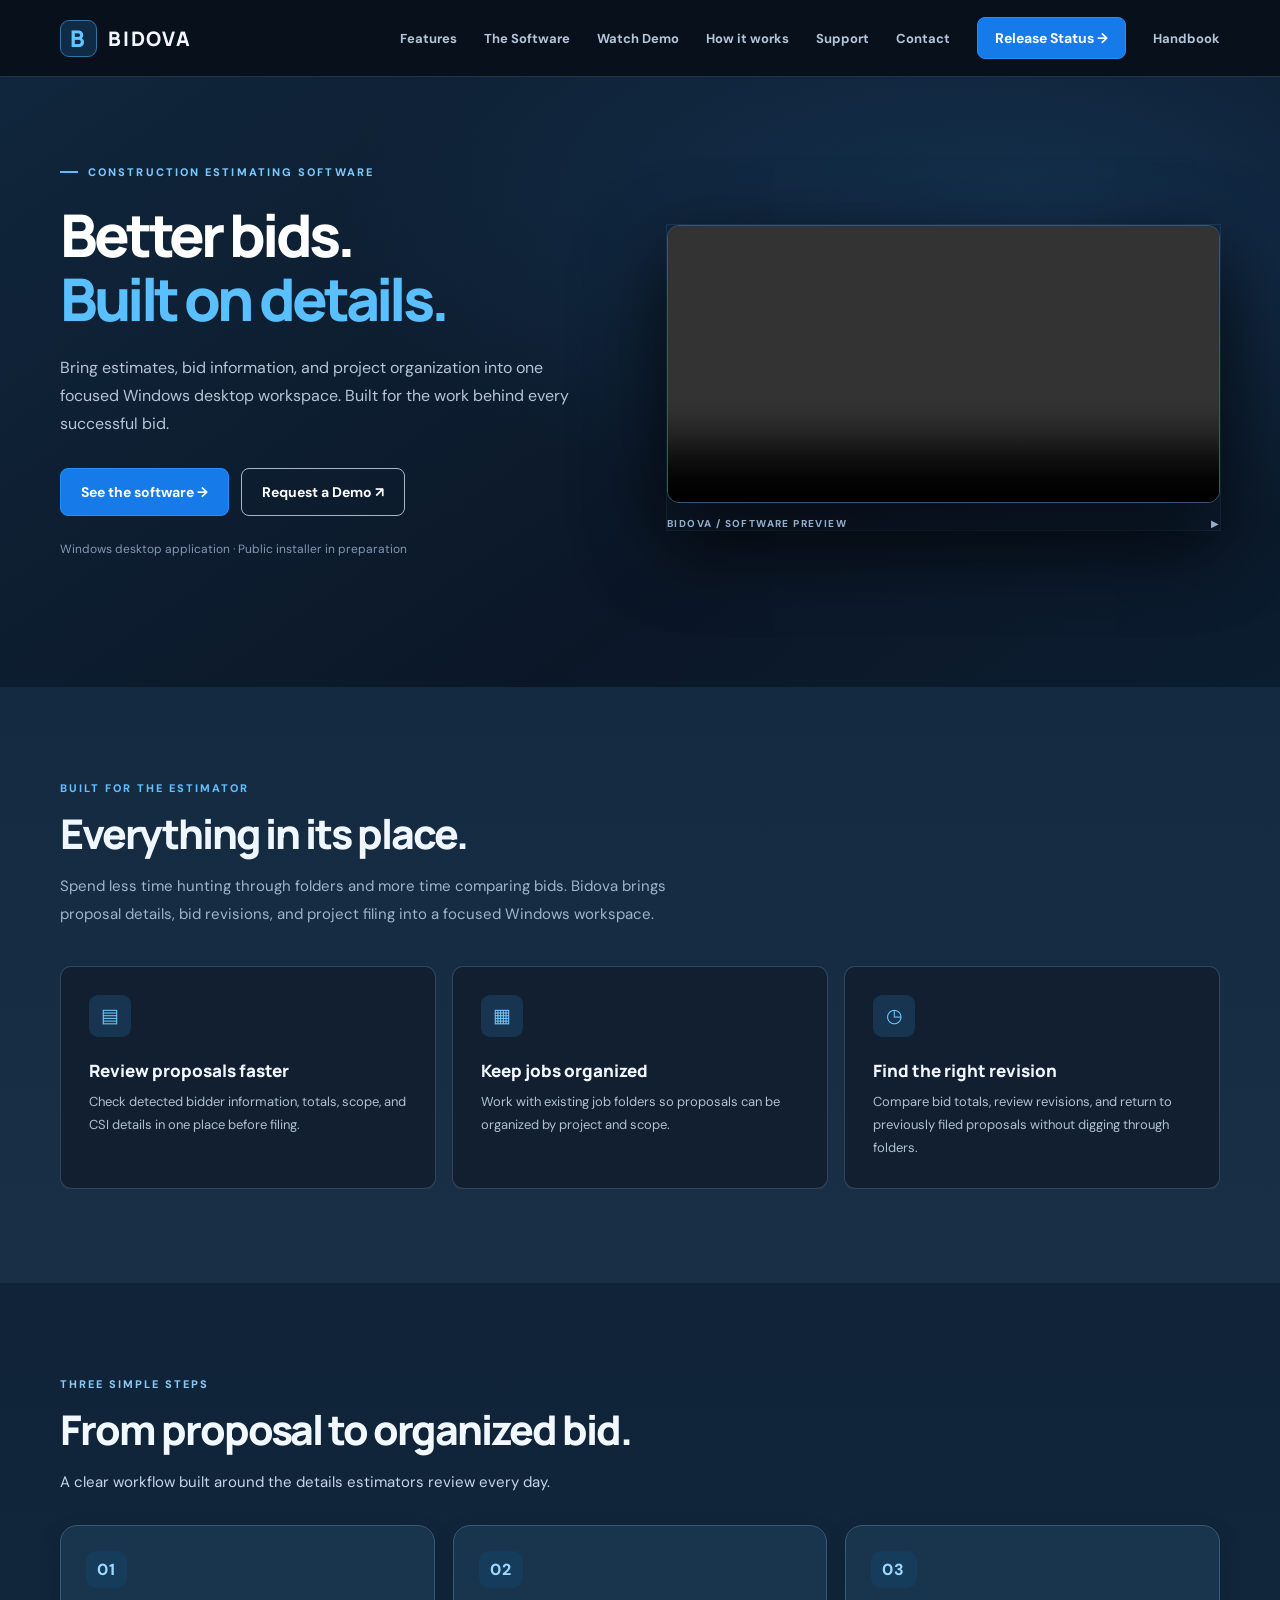
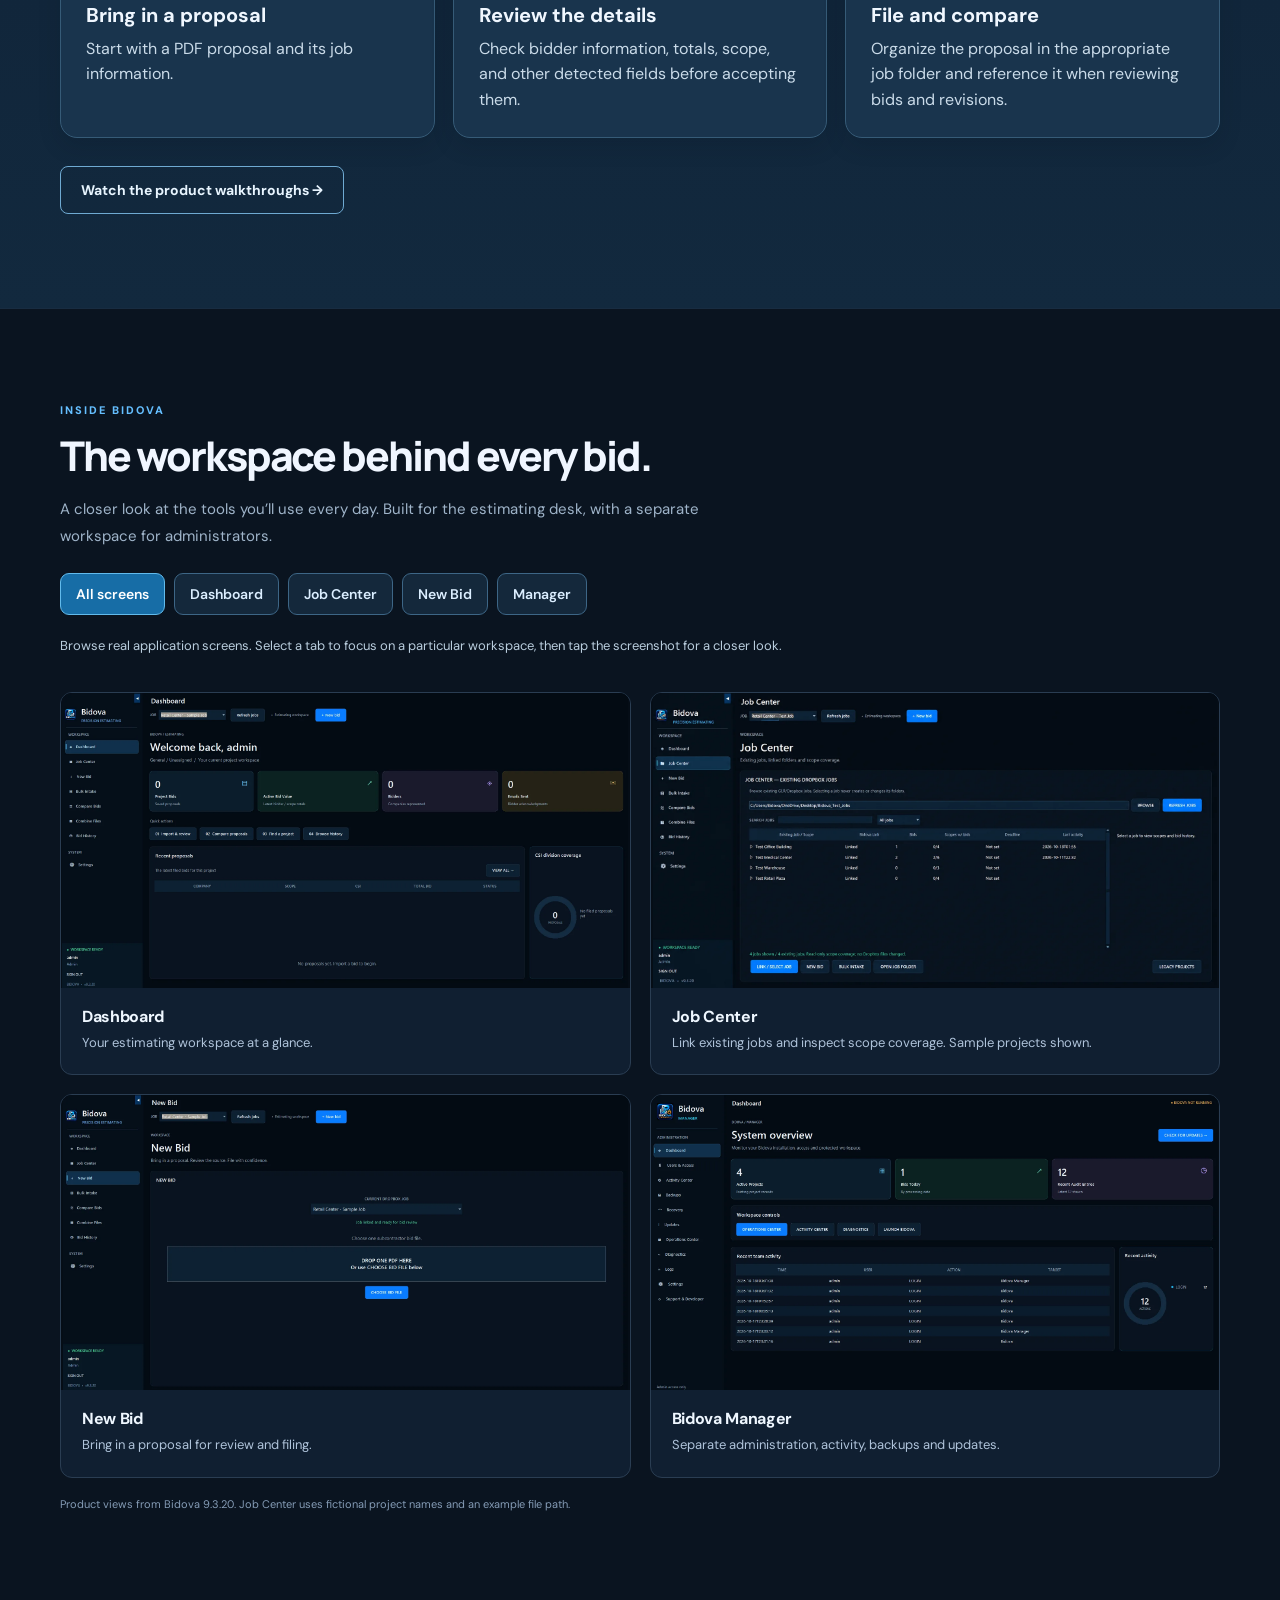
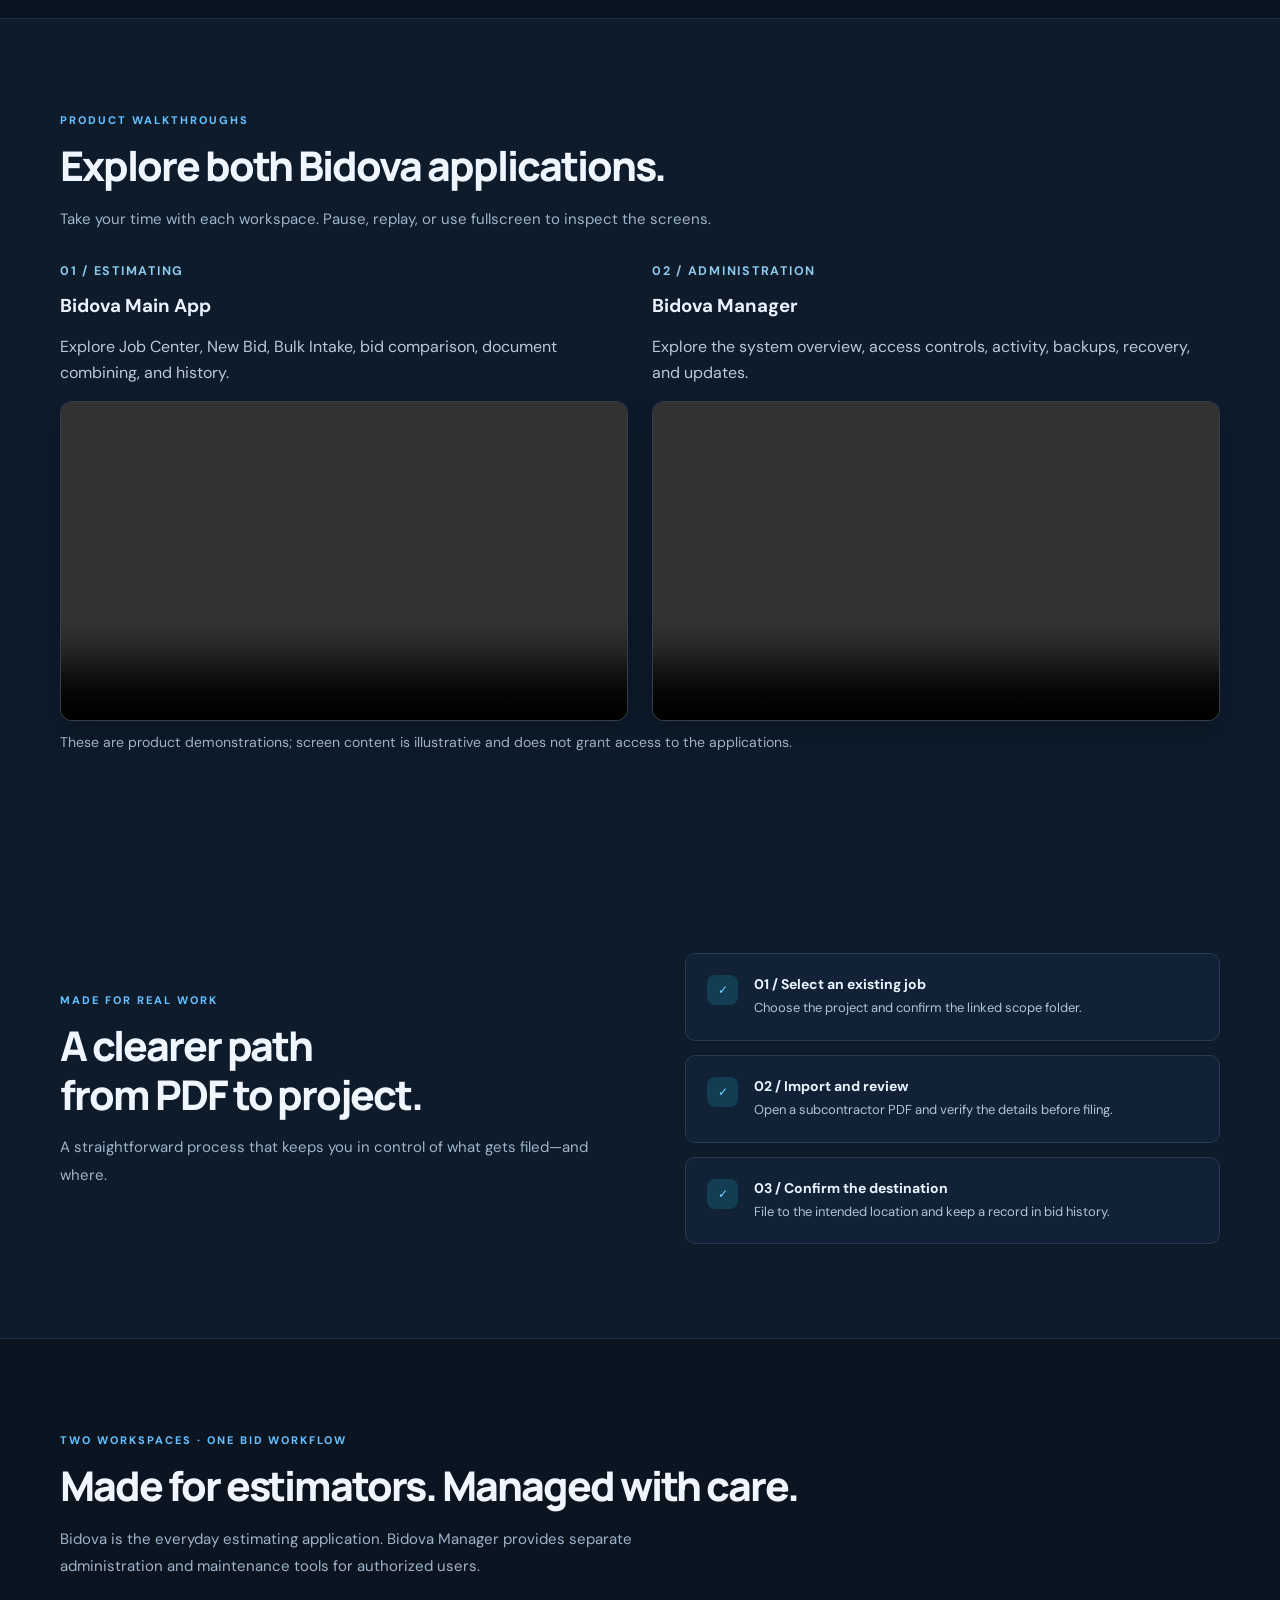
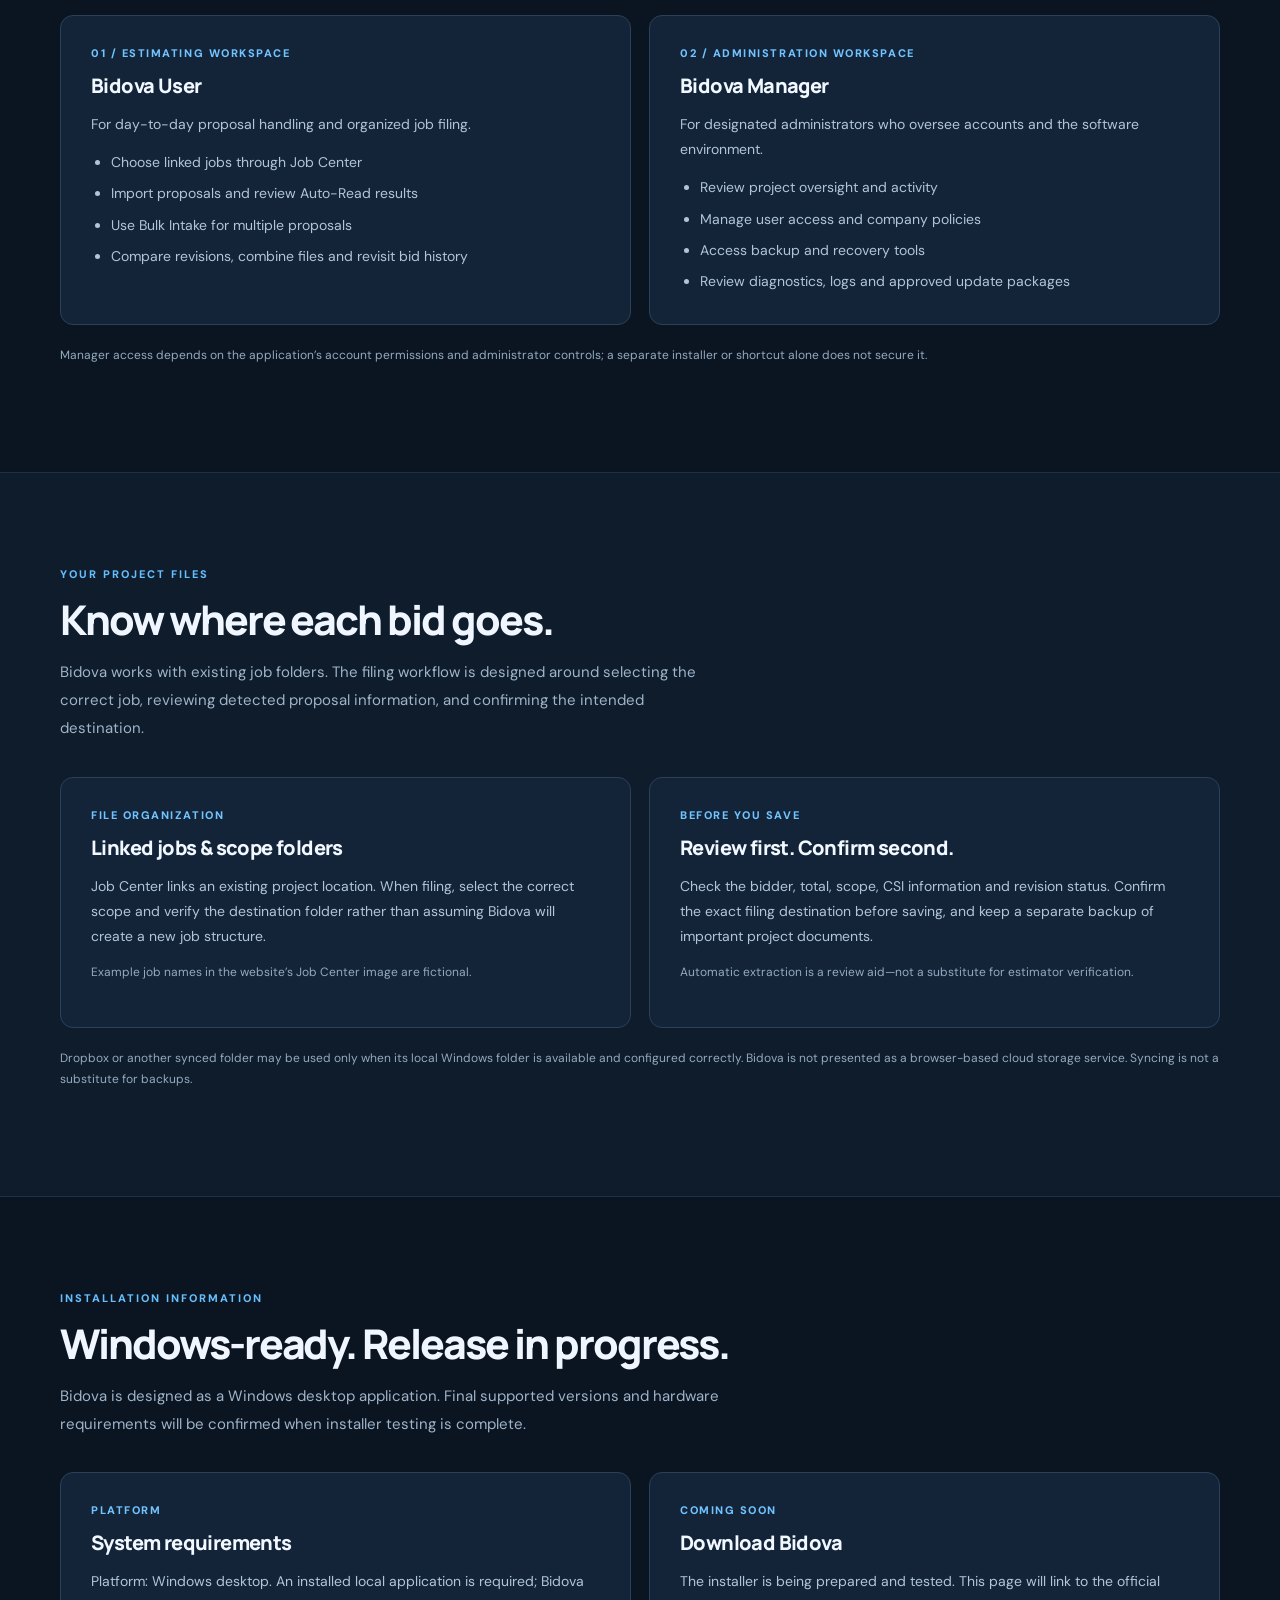
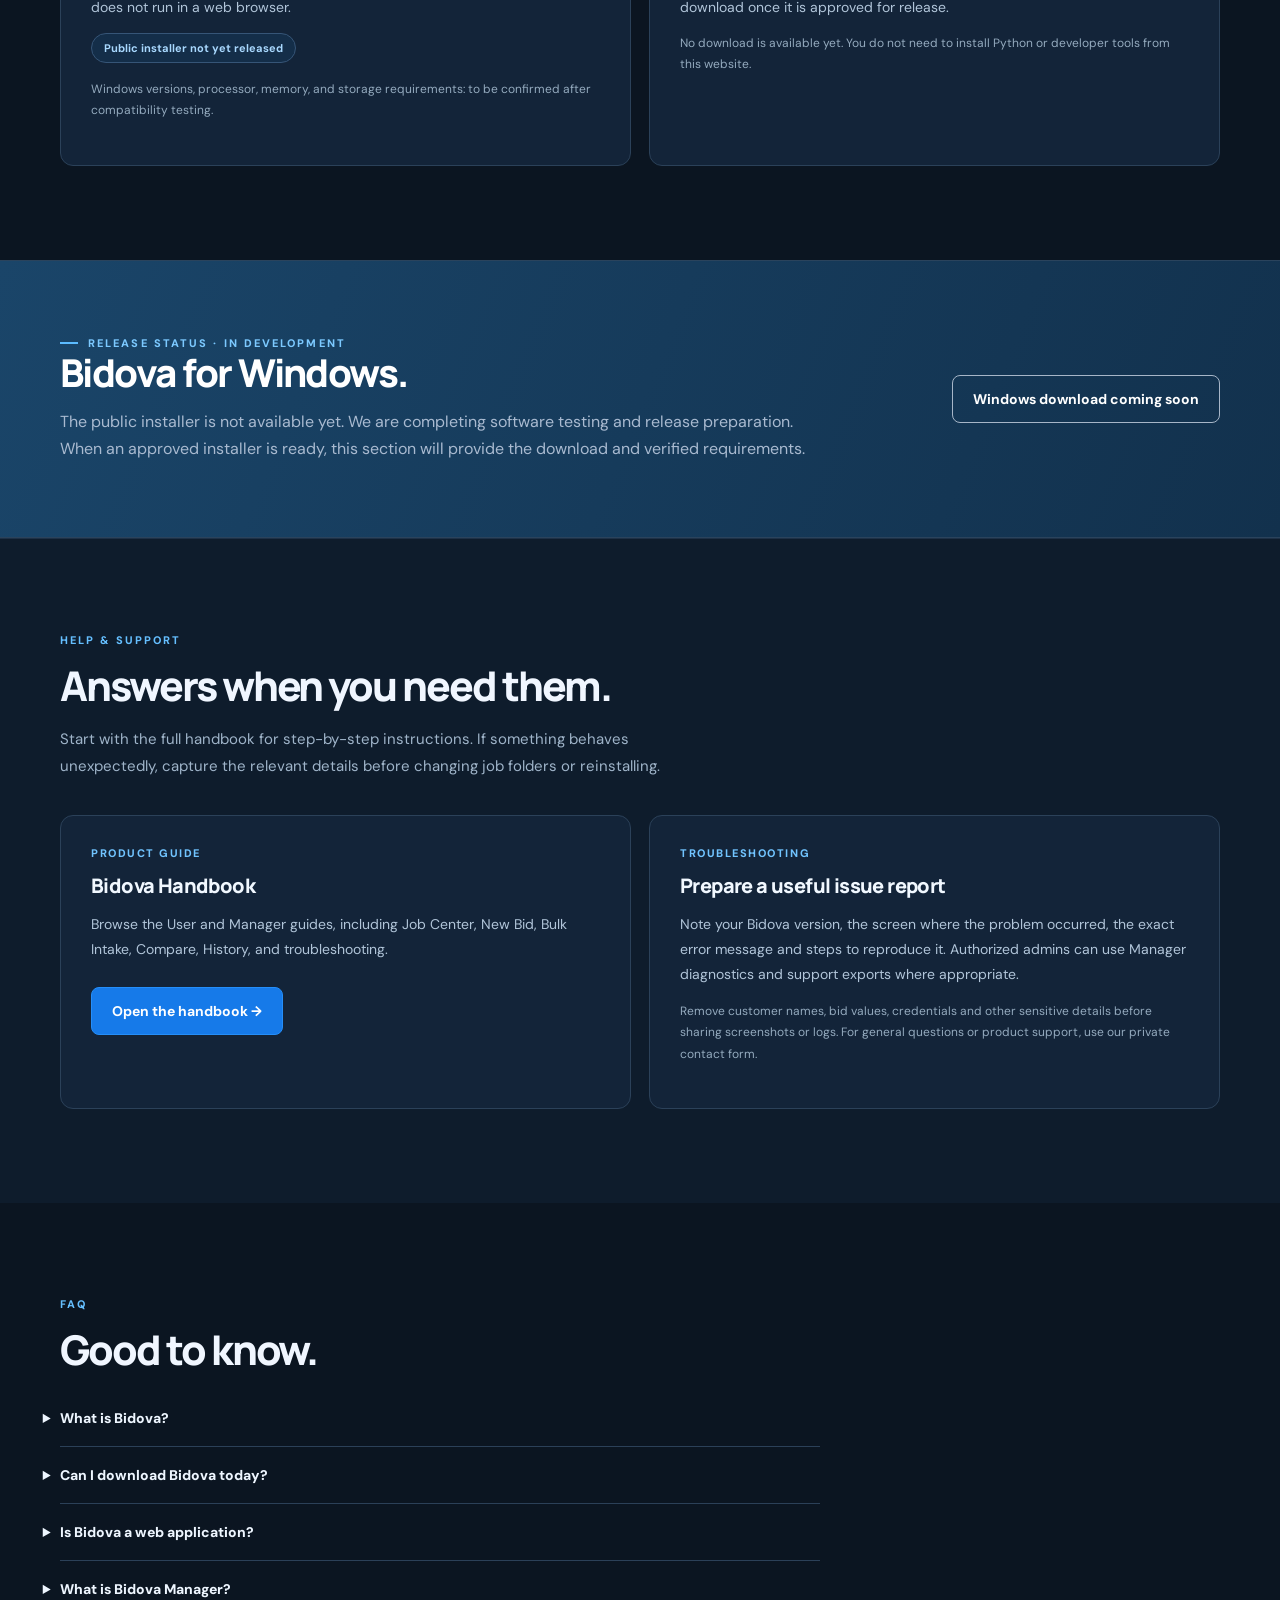
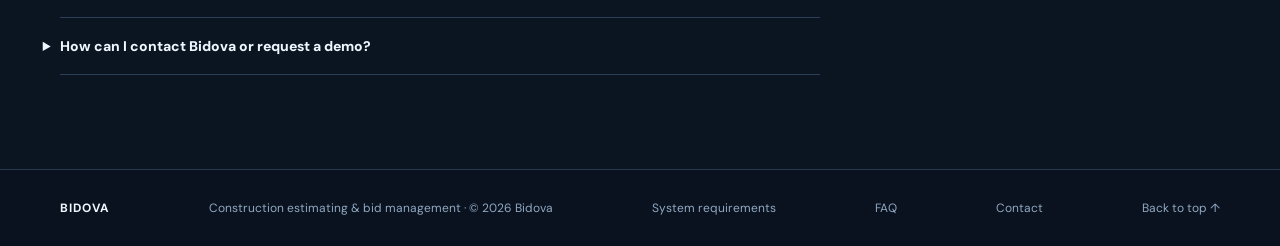
==== commit 983a6ddc: "Remove Handbook button from homepage hero; retain lower Handbook link (#18)" ====
--- a/index.html
+++ b/index.html
@@ -114,7 +114,7 @@
 @media(max-width:760px){.bidova-steps-grid{grid-template-columns:1fr;gap:12px}.bidova-steps-grid article{padding:19px}}
 </style><style id="bidova-product-experience-update">
 .bx-toolbar{display:flex;flex-wrap:wrap;gap:9px;margin:22px 0}.bx-tab{border:1px solid #3d6686;background:#14283b;color:#dbeeff;border-radius:9px;padding:11px 15px;font-family:inherit;font-size:14px;font-weight:600;cursor:pointer}.bx-tab[aria-selected="true"]{background:#176da6;border-color:#62bbec;color:#fff}.bx-tab:focus-visible{outline:3px solid #78d1ff;outline-offset:2px}.bx-notice{color:#b9cddd;font-size:13px;margin:8px 0 24px}.bx-roadmap-grid{display:grid;grid-template-columns:repeat(3,minmax(0,1fr));gap:16px;margin-top:25px}.bx-roadmap-card{border:1px solid #345775;background:#102338;border-radius:14px;padding:25px}.bx-roadmap-card h3{margin:12px 0}.bx-roadmap-card p{color:#bdcfe0}.bx-status{display:inline-block;border:1px solid #46708e;border-radius:30px;color:#aee0ff;font-weight:700;font-size:11px;letter-spacing:.1em;padding:5px 11px;text-transform:uppercase}.bx-gallery-list [hidden]{display:none!important}@media(max-width:720px){.bx-roadmap-grid{grid-template-columns:1fr}.bx-tab{flex:1 1 42%;text-align:center}}
-</style><link rel="stylesheet" href="assets/mobile-experience.css" media="screen and (max-width: 1024px)"></head><body class="bidova-home"><header><div class="wrap nav"><a aria-label="Bidova home" class="brand" href="#top"><span aria-hidden="true" class="brandmark"><span>B</span></span><span>BIDOVA</span></a><nav aria-label="Main navigation" class="links"><a href="#features">Features</a><a href="#platform">The Software</a><a href="#video-demos">Watch Demo</a><a href="#workflow">How it works</a><a href="#support">Support</a><a href="contact.html">Contact</a><a class="btn" href="#download">Release Status →</a><a href="handbook.html">Handbook</a></nav><details class="mobile-nav"><summary aria-label="Open navigation menu"><span aria-hidden="true">☰</span> Menu</summary><div class="mobile-menu"><a href="#features">Features</a><a href="#platform">The Software</a><a href="#video-demos">Watch Demo</a><a href="#workflow">How it works</a><a href="#download">Release Status</a><a href="handbook.html">Handbook</a><a href="#questions">FAQ</a><a href="#roles">User vs. Manager</a><a href="#data-safety">File safety</a><a href="#requirements">Requirements</a><a href="#support">Support</a><a href="contact.html">Contact Us</a></div></details></div></header><main id="top"><section class="hero"><div class="wrap hero-inner"><div><div class="eyebrow">CONSTRUCTION ESTIMATING SOFTWARE</div><h1>Better bids.<br/><span>Built on details.</span></h1><p>Bring estimates, bid information, and project organization into one focused Windows desktop workspace. Built for the work behind every successful bid.</p><div class="actions"><a class="btn" href="#platform">See the software →</a><a class="btn outline" href="handbook.html">Read the handbook ↗</a><a class="btn outline" href="contact.html?topic=demo">Request a Demo ↗</a></div><p class="hero-note">Windows desktop application · Public installer in preparation</p></div><div class="preview"><video class="hero-shot" controls autoplay muted loop preload="auto" playsinline aria-label="Watch Bidova desktop software preview"><source src="Bidova_Homepage_Preview.mp4" type="video/mp4"/>Your browser does not support HTML5 video.</video><span class="shot-caption">BIDOVA / SOFTWARE PREVIEW <span aria-hidden="true">▶</span></span></div></div></section><section class="section" id="features"><div class="wrap"><div class="kicker">BUILT FOR THE ESTIMATOR</div><h2>Everything in its place.</h2><p class="section-intro">Spend less time hunting through folders and more time comparing bids. Bidova brings proposal details, bid revisions, and project filing into a focused Windows workspace.</p><div class="features"><article class="feature"><div class="symbol">▤</div><h3>Review proposals faster</h3><p>Check detected bidder information, totals, scope, and CSI details in one place before filing.</p></article><article class="feature"><div class="symbol">▦</div><h3>Keep jobs organized</h3><p>Work with existing job folders so proposals can be organized by project and scope.</p></article><article class="feature"><div class="symbol">◷</div><h3>Find the right revision</h3><p>Compare bid totals, review revisions, and return to previously filed proposals without digging through folders.</p></article></div></div></section><section class="section bidova-steps" id="how-bidova-works"><div class="wrap"><div class="kicker">THREE SIMPLE STEPS</div><h2>From proposal to organized bid.</h2><p class="section-intro">A clear workflow built around the details estimators review every day.</p><div class="bidova-steps-grid"><article><span class="bidova-step-number">01</span><h3>Bring in a proposal</h3><p>Start with a PDF proposal and its job information.</p></article><article><span class="bidova-step-number">02</span><h3>Review the details</h3><p>Check bidder information, totals, scope, and other detected fields before accepting them.</p></article><article><span class="bidova-step-number">03</span><h3>File and compare</h3><p>Organize the proposal in the appropriate job folder and reference it when reviewing bids and revisions.</p></article></div><a class="btn outline" href="#video-demos">Watch the product walkthroughs →</a></div></section><section class="section gallery-section" id="platform"><div class="wrap"><div class="kicker">INSIDE BIDOVA</div><h2>The workspace behind every bid.</h2><p class="section-intro">A closer look at the tools you’ll use every day. Built for the estimating desk, with a separate workspace for administrators.</p><div class="bx-toolbar" role="tablist" aria-label="Explore Bidova software screens"><button class="bx-tab" type="button" role="tab" aria-selected="true" data-bx-tab="all">All screens</button><button class="bx-tab" type="button" role="tab" aria-selected="false" data-bx-tab="0">Dashboard</button><button class="bx-tab" type="button" role="tab" aria-selected="false" data-bx-tab="1">Job Center</button><button class="bx-tab" type="button" role="tab" aria-selected="false" data-bx-tab="2">New Bid</button><button class="bx-tab" type="button" role="tab" aria-selected="false" data-bx-tab="3">Manager</button></div><p class="bx-notice" id="bx-gallery-description" aria-live="polite">Browse real application screens. Select a tab to focus on a particular workspace, then tap the screenshot for a closer look.</p><div class="shot-grid bx-gallery-list">
+</style><link rel="stylesheet" href="assets/mobile-experience.css" media="screen and (max-width: 1024px)"></head><body class="bidova-home"><header><div class="wrap nav"><a aria-label="Bidova home" class="brand" href="#top"><span aria-hidden="true" class="brandmark"><span>B</span></span><span>BIDOVA</span></a><nav aria-label="Main navigation" class="links"><a href="#features">Features</a><a href="#platform">The Software</a><a href="#video-demos">Watch Demo</a><a href="#workflow">How it works</a><a href="#support">Support</a><a href="contact.html">Contact</a><a class="btn" href="#download">Release Status →</a><a href="handbook.html">Handbook</a></nav><details class="mobile-nav"><summary aria-label="Open navigation menu"><span aria-hidden="true">☰</span> Menu</summary><div class="mobile-menu"><a href="#features">Features</a><a href="#platform">The Software</a><a href="#video-demos">Watch Demo</a><a href="#workflow">How it works</a><a href="#download">Release Status</a><a href="handbook.html">Handbook</a><a href="#questions">FAQ</a><a href="#roles">User vs. Manager</a><a href="#data-safety">File safety</a><a href="#requirements">Requirements</a><a href="#support">Support</a><a href="contact.html">Contact Us</a></div></details></div></header><main id="top"><section class="hero"><div class="wrap hero-inner"><div><div class="eyebrow">CONSTRUCTION ESTIMATING SOFTWARE</div><h1>Better bids.<br/><span>Built on details.</span></h1><p>Bring estimates, bid information, and project organization into one focused Windows desktop workspace. Built for the work behind every successful bid.</p><div class="actions"><a class="btn" href="#platform">See the software →</a><a class="btn outline" href="contact.html?topic=demo">Request a Demo ↗</a></div><p class="hero-note">Windows desktop application · Public installer in preparation</p></div><div class="preview"><video class="hero-shot" controls autoplay muted loop preload="auto" playsinline aria-label="Watch Bidova desktop software preview"><source src="Bidova_Homepage_Preview.mp4" type="video/mp4"/>Your browser does not support HTML5 video.</video><span class="shot-caption">BIDOVA / SOFTWARE PREVIEW <span aria-hidden="true">▶</span></span></div></div></section><section class="section" id="features"><div class="wrap"><div class="kicker">BUILT FOR THE ESTIMATOR</div><h2>Everything in its place.</h2><p class="section-intro">Spend less time hunting through folders and more time comparing bids. Bidova brings proposal details, bid revisions, and project filing into a focused Windows workspace.</p><div class="features"><article class="feature"><div class="symbol">▤</div><h3>Review proposals faster</h3><p>Check detected bidder information, totals, scope, and CSI details in one place before filing.</p></article><article class="feature"><div class="symbol">▦</div><h3>Keep jobs organized</h3><p>Work with existing job folders so proposals can be organized by project and scope.</p></article><article class="feature"><div class="symbol">◷</div><h3>Find the right revision</h3><p>Compare bid totals, review revisions, and return to previously filed proposals without digging through folders.</p></article></div></div></section><section class="section bidova-steps" id="how-bidova-works"><div class="wrap"><div class="kicker">THREE SIMPLE STEPS</div><h2>From proposal to organized bid.</h2><p class="section-intro">A clear workflow built around the details estimators review every day.</p><div class="bidova-steps-grid"><article><span class="bidova-step-number">01</span><h3>Bring in a proposal</h3><p>Start with a PDF proposal and its job information.</p></article><article><span class="bidova-step-number">02</span><h3>Review the details</h3><p>Check bidder information, totals, scope, and other detected fields before accepting them.</p></article><article><span class="bidova-step-number">03</span><h3>File and compare</h3><p>Organize the proposal in the appropriate job folder and reference it when reviewing bids and revisions.</p></article></div><a class="btn outline" href="#video-demos">Watch the product walkthroughs →</a></div></section><section class="section gallery-section" id="platform"><div class="wrap"><div class="kicker">INSIDE BIDOVA</div><h2>The workspace behind every bid.</h2><p class="section-intro">A closer look at the tools you’ll use every day. Built for the estimating desk, with a separate workspace for administrators.</p><div class="bx-toolbar" role="tablist" aria-label="Explore Bidova software screens"><button class="bx-tab" type="button" role="tab" aria-selected="true" data-bx-tab="all">All screens</button><button class="bx-tab" type="button" role="tab" aria-selected="false" data-bx-tab="0">Dashboard</button><button class="bx-tab" type="button" role="tab" aria-selected="false" data-bx-tab="1">Job Center</button><button class="bx-tab" type="button" role="tab" aria-selected="false" data-bx-tab="2">New Bid</button><button class="bx-tab" type="button" role="tab" aria-selected="false" data-bx-tab="3">Manager</button></div><p class="bx-notice" id="bx-gallery-description" aria-live="polite">Browse real application screens. Select a tab to focus on a particular workspace, then tap the screenshot for a closer look.</p><div class="shot-grid bx-gallery-list">
 <figure class="shot-card"><a aria-haspopup="dialog" aria-label="View Bidova Dashboard" data-preview="true" href="#platform" role="button"><img alt="Bidova dashboard with bid metrics, recent proposals and quick actions" loading="lazy" src="dashboard.webp"/></a><figcaption><strong>Dashboard</strong><span>Your estimating workspace at a glance.</span></figcaption></figure>
 <figure class="shot-card"><a aria-haspopup="dialog" aria-label="View Bidova Job Center" data-preview="true" href="#platform" role="button"><img alt="Bidova Job Center showing fictional test projects and a Bidova test folder path" loading="lazy" src="job-center.webp"/></a><figcaption><strong>Job Center</strong><span>Link existing jobs and inspect scope coverage. Sample projects shown.</span></figcaption></figure>
 <figure class="shot-card"><a aria-haspopup="dialog" aria-label="View Bidova New Bid" data-preview="true" href="#platform" role="button"><img alt="Bidova New Bid screen with PDF drop zone and Choose Bid File button" loading="lazy" src="new-bid.webp"/></a><figcaption><strong>New Bid</strong><span>Bring in a proposal for review and filing.</span></figcaption></figure>
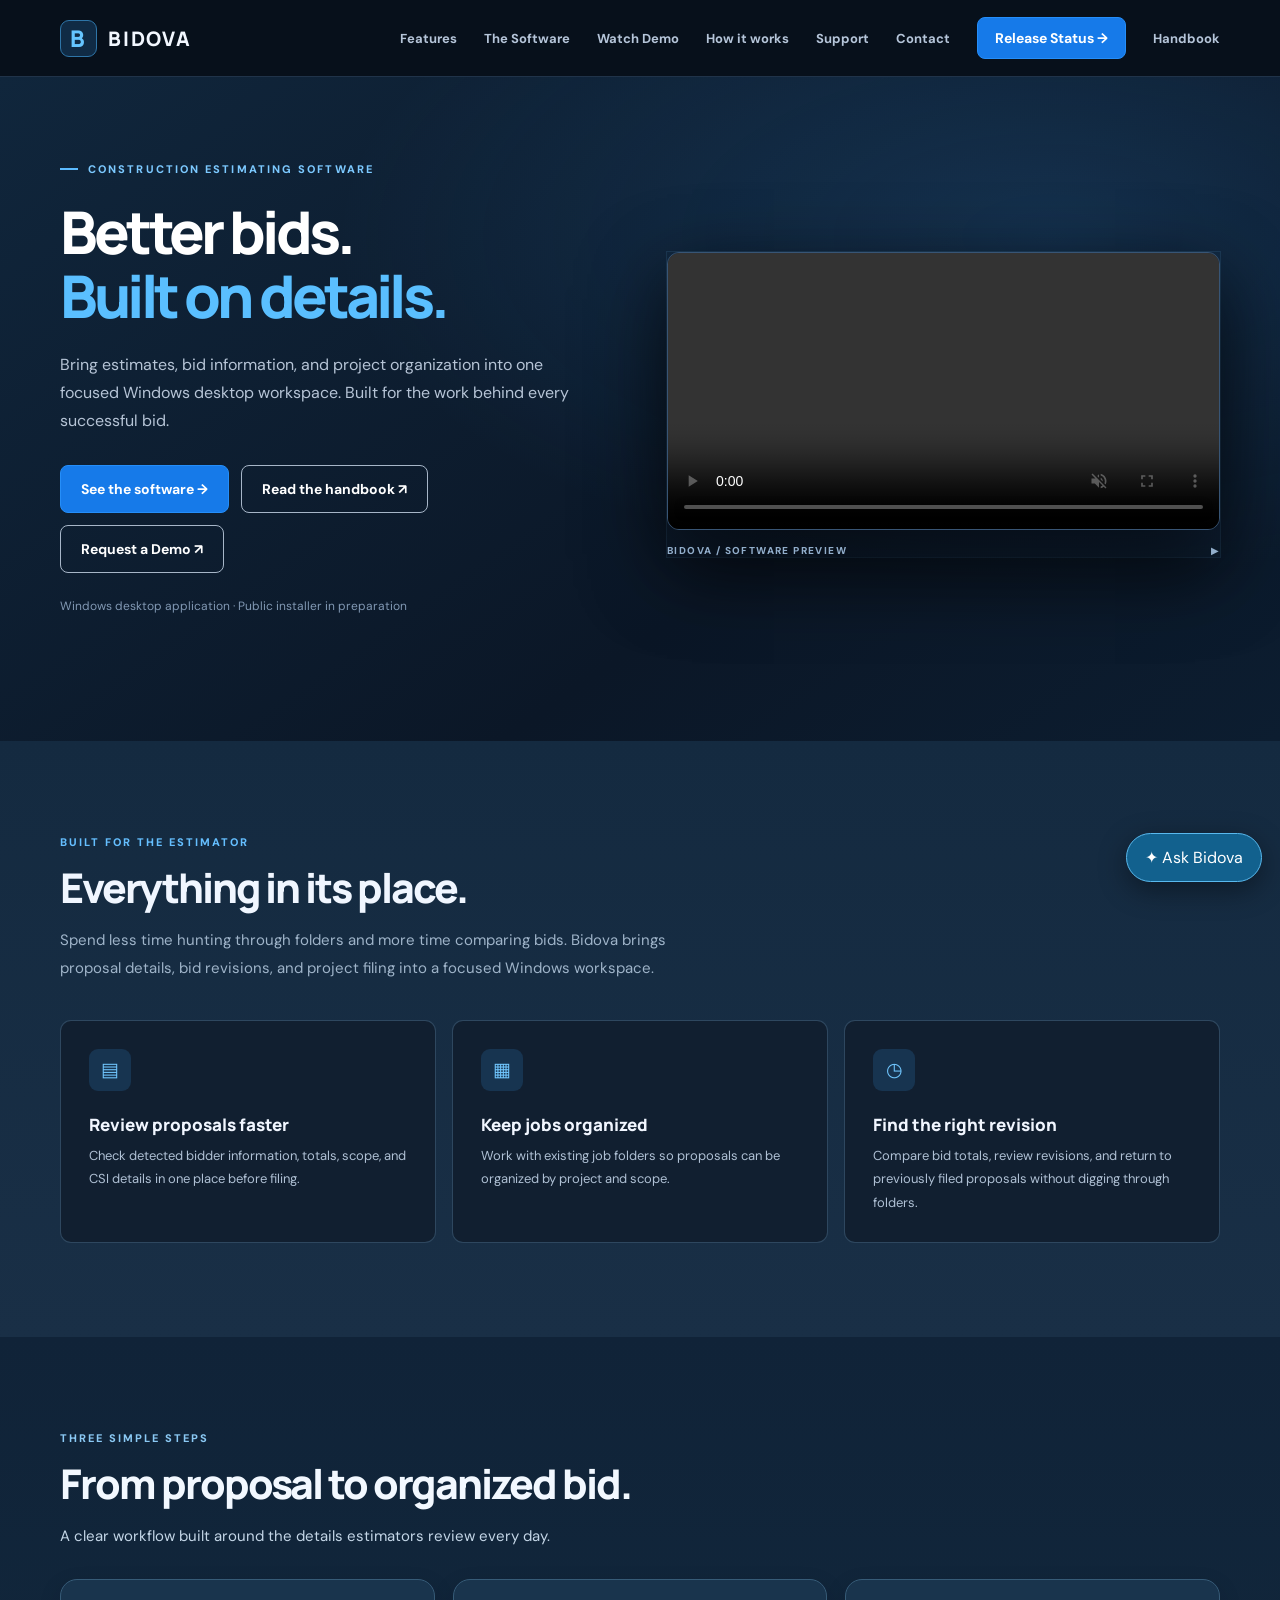
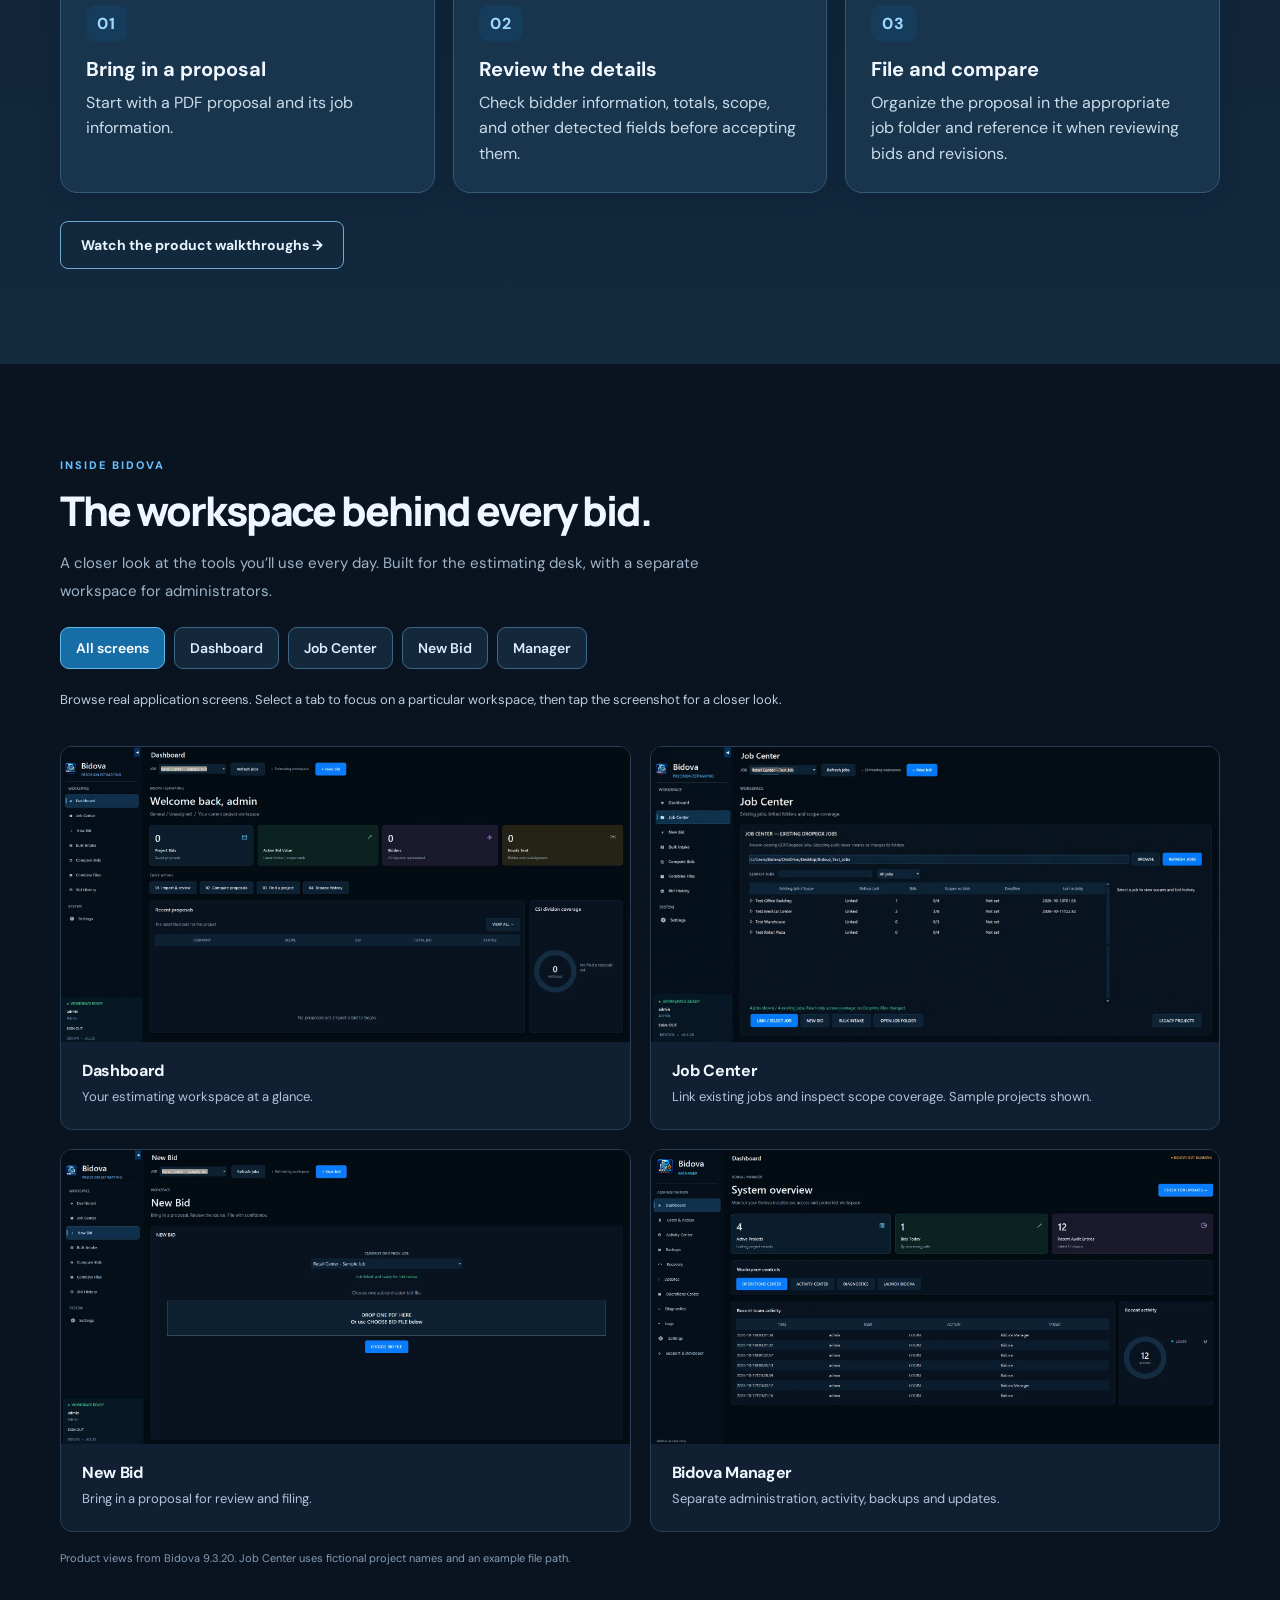
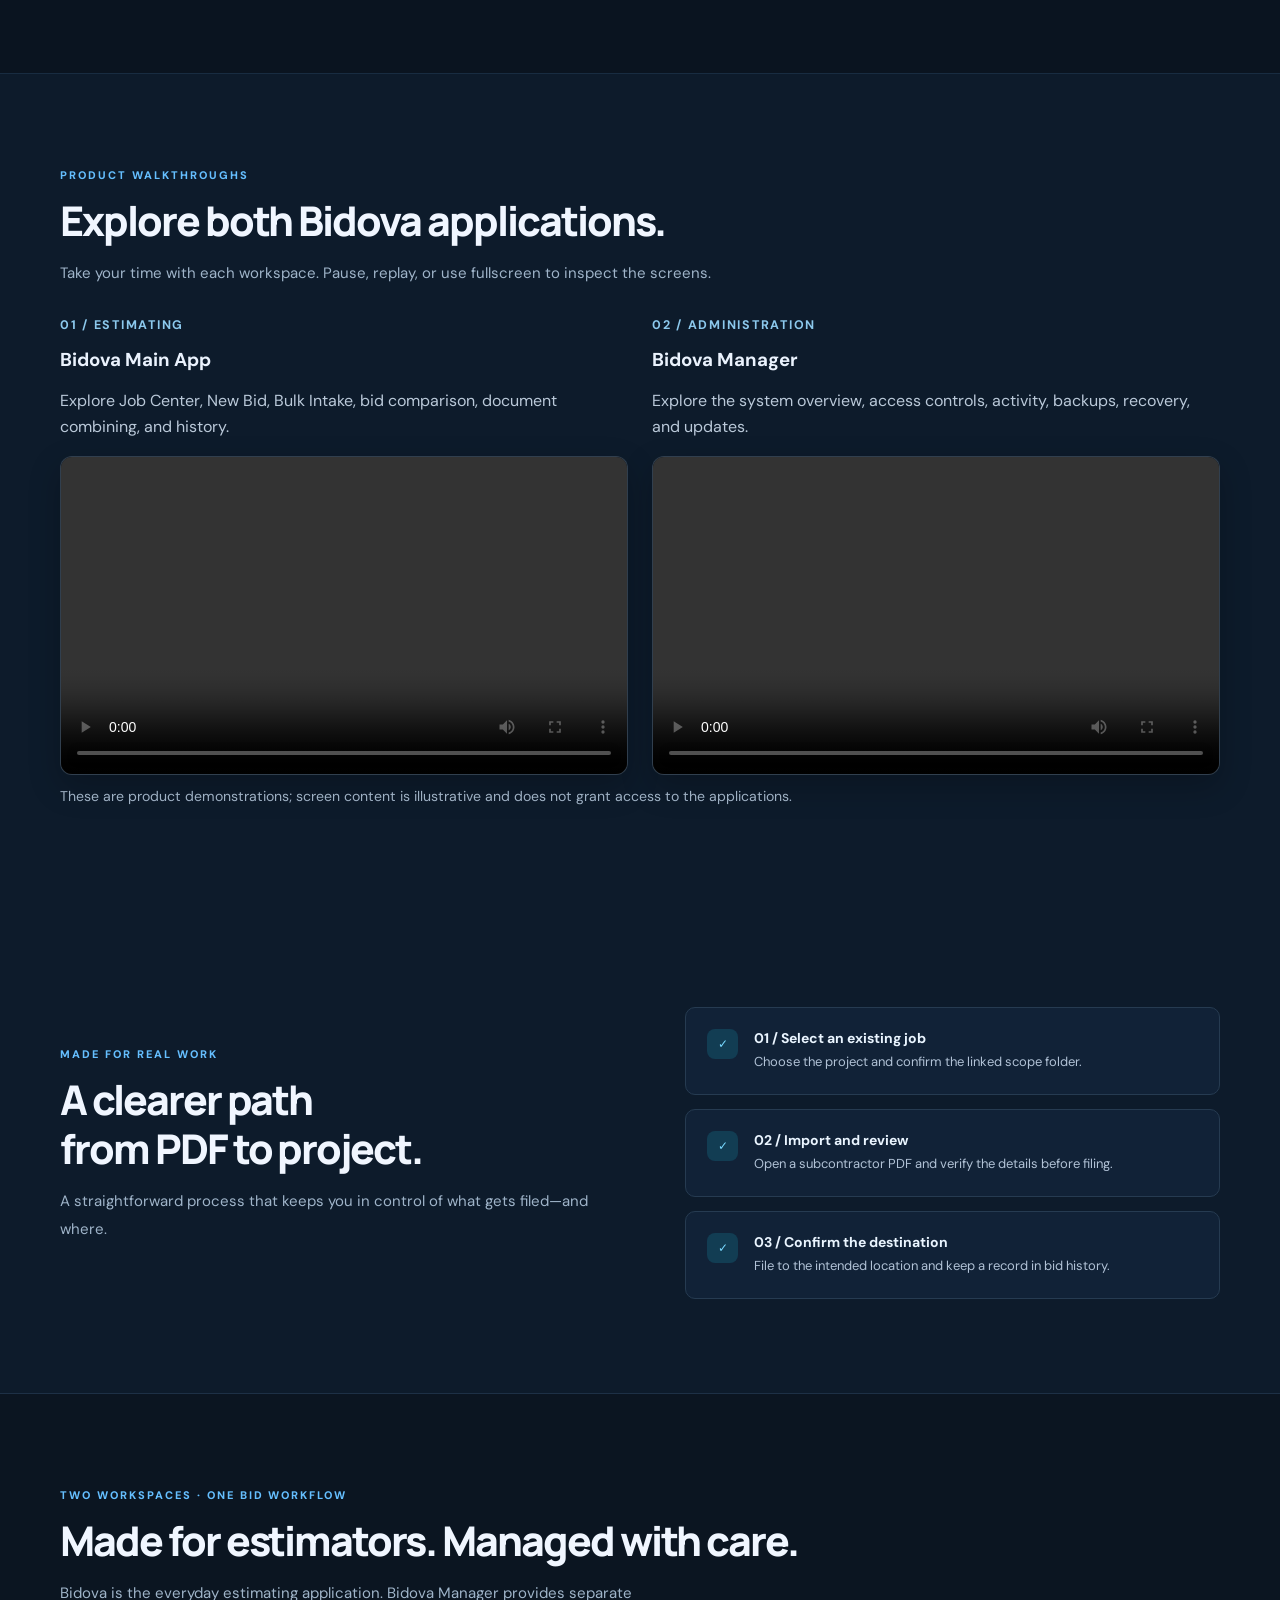
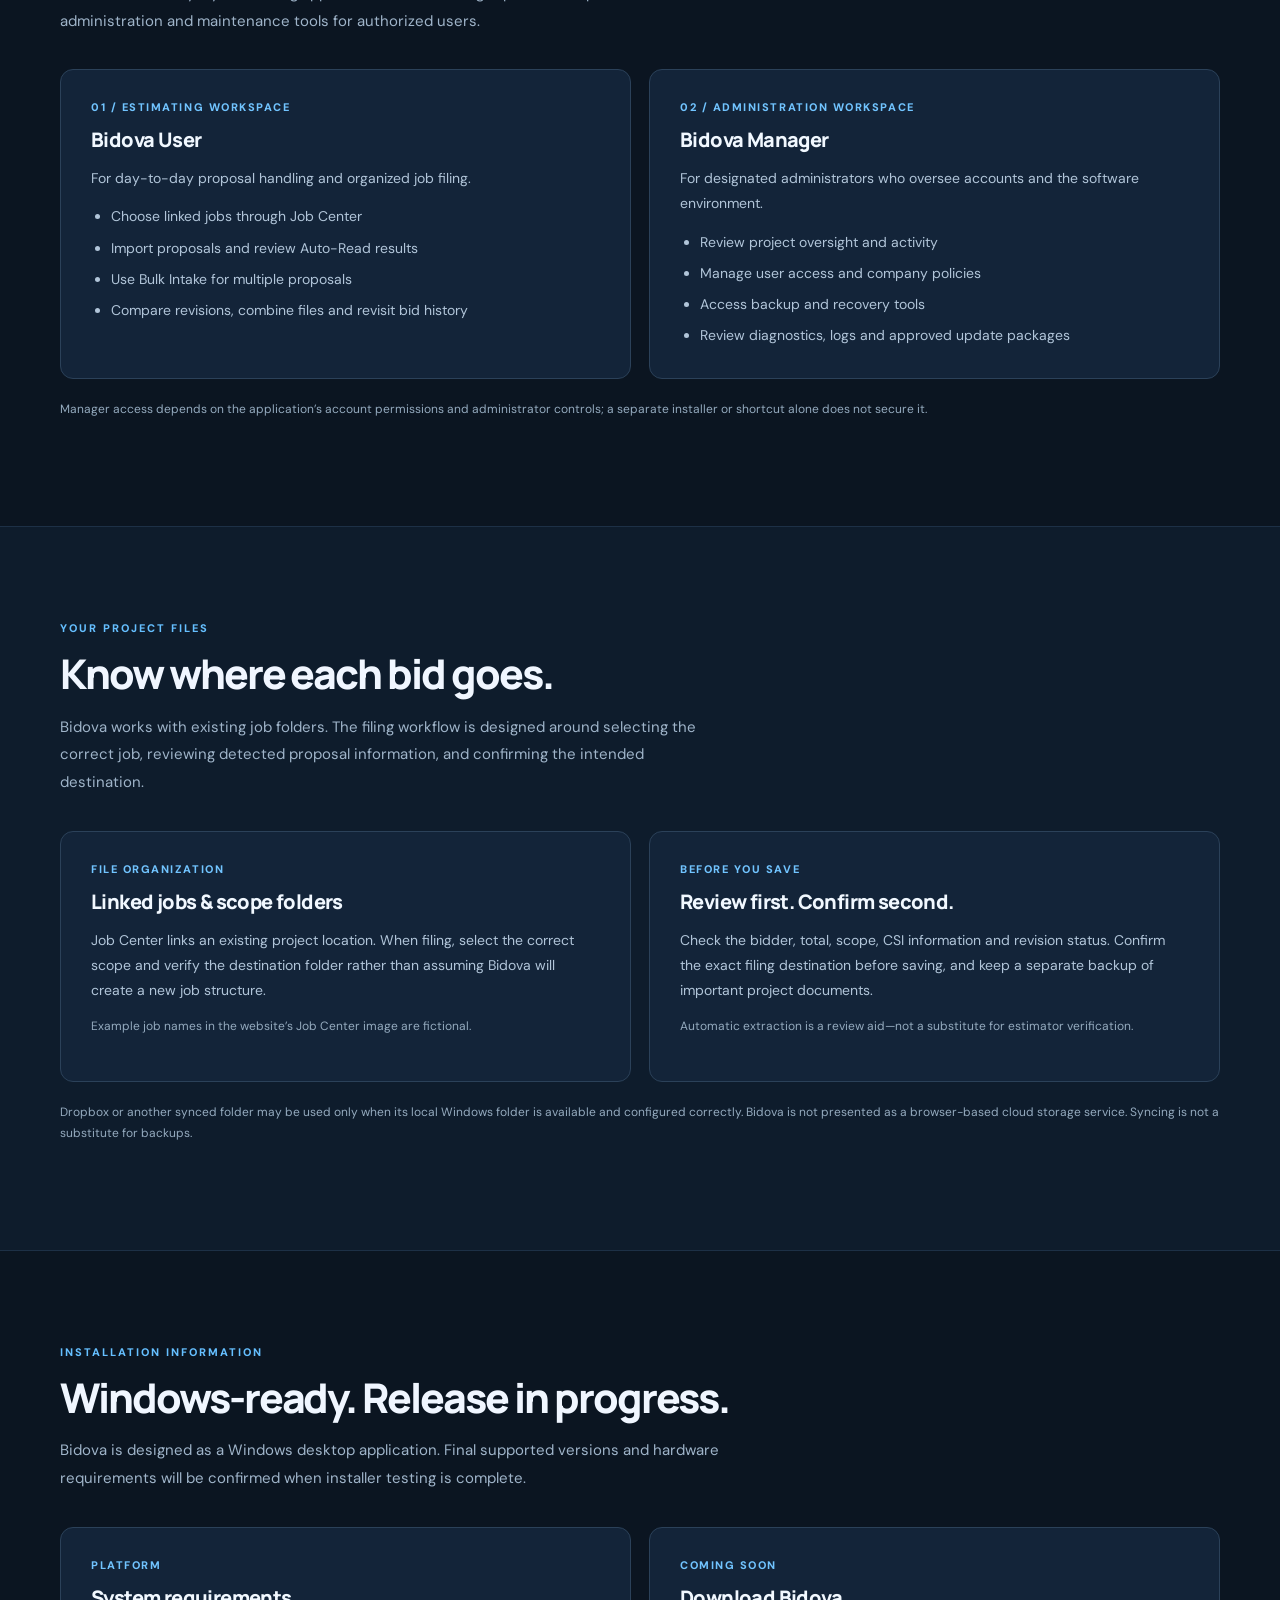
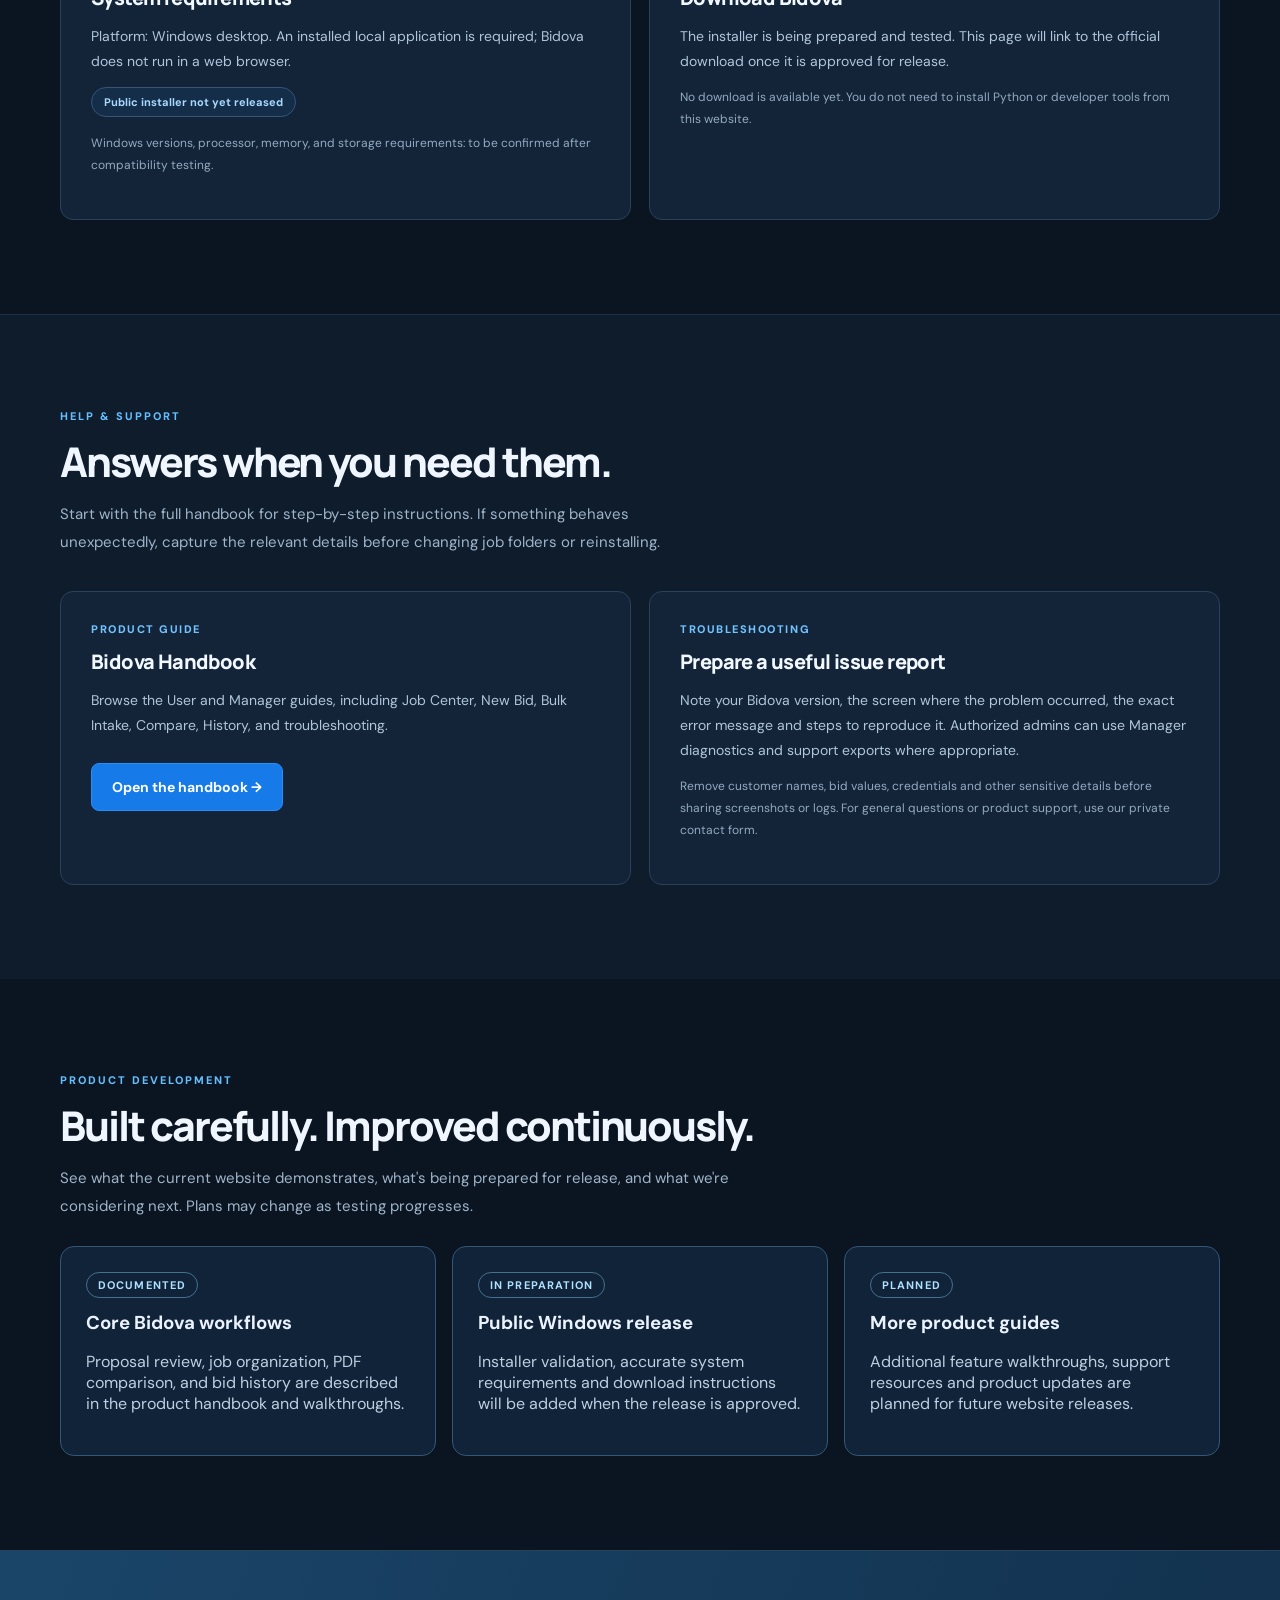
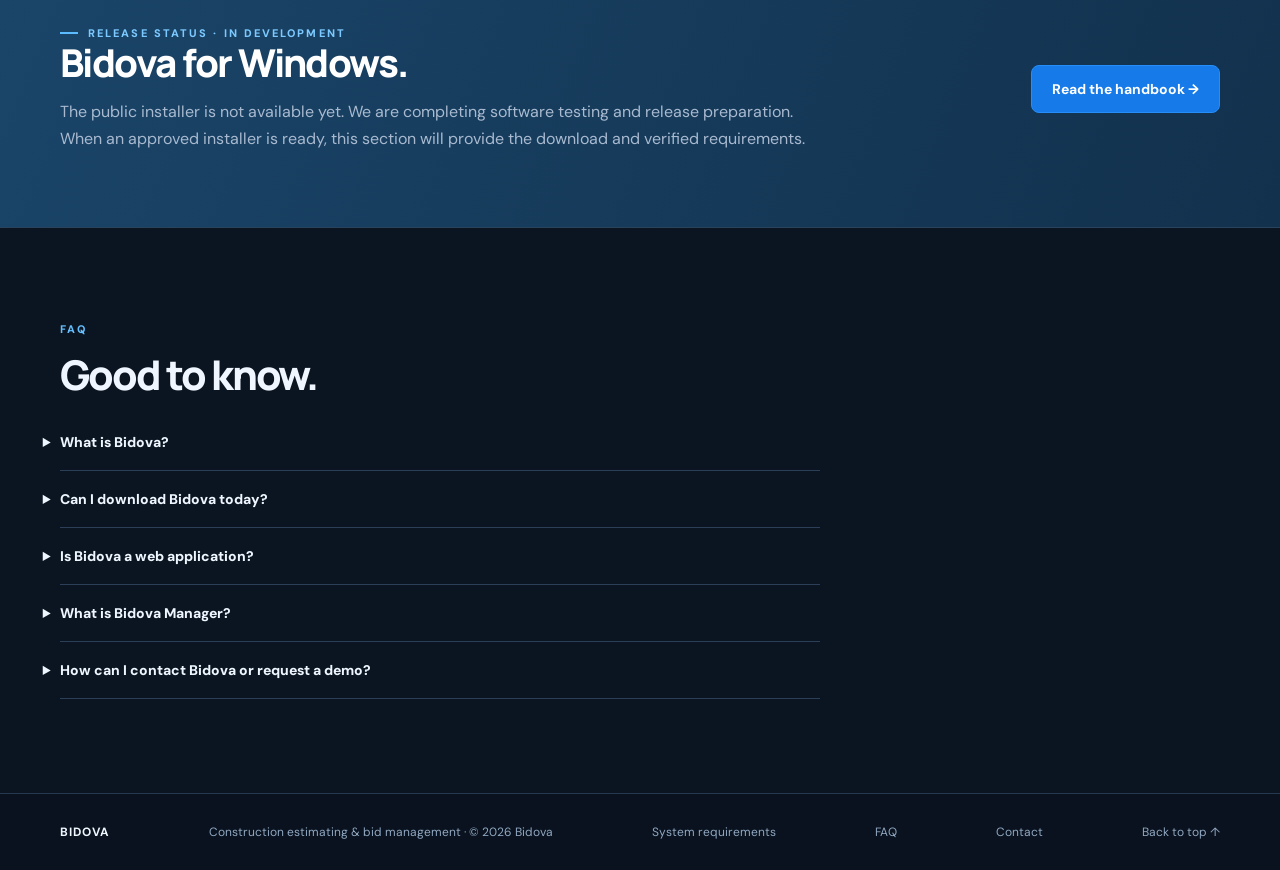
==== commit b7b14591: "Load Bidova Assistant preview on homepage" ====
--- a/index.html
+++ b/index.html
@@ -114,7 +114,7 @@
 @media(max-width:760px){.bidova-steps-grid{grid-template-columns:1fr;gap:12px}.bidova-steps-grid article{padding:19px}}
 </style><style id="bidova-product-experience-update">
 .bx-toolbar{display:flex;flex-wrap:wrap;gap:9px;margin:22px 0}.bx-tab{border:1px solid #3d6686;background:#14283b;color:#dbeeff;border-radius:9px;padding:11px 15px;font-family:inherit;font-size:14px;font-weight:600;cursor:pointer}.bx-tab[aria-selected="true"]{background:#176da6;border-color:#62bbec;color:#fff}.bx-tab:focus-visible{outline:3px solid #78d1ff;outline-offset:2px}.bx-notice{color:#b9cddd;font-size:13px;margin:8px 0 24px}.bx-roadmap-grid{display:grid;grid-template-columns:repeat(3,minmax(0,1fr));gap:16px;margin-top:25px}.bx-roadmap-card{border:1px solid #345775;background:#102338;border-radius:14px;padding:25px}.bx-roadmap-card h3{margin:12px 0}.bx-roadmap-card p{color:#bdcfe0}.bx-status{display:inline-block;border:1px solid #46708e;border-radius:30px;color:#aee0ff;font-weight:700;font-size:11px;letter-spacing:.1em;padding:5px 11px;text-transform:uppercase}.bx-gallery-list [hidden]{display:none!important}@media(max-width:720px){.bx-roadmap-grid{grid-template-columns:1fr}.bx-tab{flex:1 1 42%;text-align:center}}
-</style><link rel="stylesheet" href="assets/mobile-experience.css" media="screen and (max-width: 1024px)"></head><body class="bidova-home"><header><div class="wrap nav"><a aria-label="Bidova home" class="brand" href="#top"><span aria-hidden="true" class="brandmark"><span>B</span></span><span>BIDOVA</span></a><nav aria-label="Main navigation" class="links"><a href="#features">Features</a><a href="#platform">The Software</a><a href="#video-demos">Watch Demo</a><a href="#workflow">How it works</a><a href="#support">Support</a><a href="contact.html">Contact</a><a class="btn" href="#download">Release Status →</a><a href="handbook.html">Handbook</a></nav><details class="mobile-nav"><summary aria-label="Open navigation menu"><span aria-hidden="true">☰</span> Menu</summary><div class="mobile-menu"><a href="#features">Features</a><a href="#platform">The Software</a><a href="#video-demos">Watch Demo</a><a href="#workflow">How it works</a><a href="#download">Release Status</a><a href="handbook.html">Handbook</a><a href="#questions">FAQ</a><a href="#roles">User vs. Manager</a><a href="#data-safety">File safety</a><a href="#requirements">Requirements</a><a href="#support">Support</a><a href="contact.html">Contact Us</a></div></details></div></header><main id="top"><section class="hero"><div class="wrap hero-inner"><div><div class="eyebrow">CONSTRUCTION ESTIMATING SOFTWARE</div><h1>Better bids.<br/><span>Built on details.</span></h1><p>Bring estimates, bid information, and project organization into one focused Windows desktop workspace. Built for the work behind every successful bid.</p><div class="actions"><a class="btn" href="#platform">See the software →</a><a class="btn outline" href="contact.html?topic=demo">Request a Demo ↗</a></div><p class="hero-note">Windows desktop application · Public installer in preparation</p></div><div class="preview"><video class="hero-shot" controls autoplay muted loop preload="auto" playsinline aria-label="Watch Bidova desktop software preview"><source src="Bidova_Homepage_Preview.mp4" type="video/mp4"/>Your browser does not support HTML5 video.</video><span class="shot-caption">BIDOVA / SOFTWARE PREVIEW <span aria-hidden="true">▶</span></span></div></div></section><section class="section" id="features"><div class="wrap"><div class="kicker">BUILT FOR THE ESTIMATOR</div><h2>Everything in its place.</h2><p class="section-intro">Spend less time hunting through folders and more time comparing bids. Bidova brings proposal details, bid revisions, and project filing into a focused Windows workspace.</p><div class="features"><article class="feature"><div class="symbol">▤</div><h3>Review proposals faster</h3><p>Check detected bidder information, totals, scope, and CSI details in one place before filing.</p></article><article class="feature"><div class="symbol">▦</div><h3>Keep jobs organized</h3><p>Work with existing job folders so proposals can be organized by project and scope.</p></article><article class="feature"><div class="symbol">◷</div><h3>Find the right revision</h3><p>Compare bid totals, review revisions, and return to previously filed proposals without digging through folders.</p></article></div></div></section><section class="section bidova-steps" id="how-bidova-works"><div class="wrap"><div class="kicker">THREE SIMPLE STEPS</div><h2>From proposal to organized bid.</h2><p class="section-intro">A clear workflow built around the details estimators review every day.</p><div class="bidova-steps-grid"><article><span class="bidova-step-number">01</span><h3>Bring in a proposal</h3><p>Start with a PDF proposal and its job information.</p></article><article><span class="bidova-step-number">02</span><h3>Review the details</h3><p>Check bidder information, totals, scope, and other detected fields before accepting them.</p></article><article><span class="bidova-step-number">03</span><h3>File and compare</h3><p>Organize the proposal in the appropriate job folder and reference it when reviewing bids and revisions.</p></article></div><a class="btn outline" href="#video-demos">Watch the product walkthroughs →</a></div></section><section class="section gallery-section" id="platform"><div class="wrap"><div class="kicker">INSIDE BIDOVA</div><h2>The workspace behind every bid.</h2><p class="section-intro">A closer look at the tools you’ll use every day. Built for the estimating desk, with a separate workspace for administrators.</p><div class="bx-toolbar" role="tablist" aria-label="Explore Bidova software screens"><button class="bx-tab" type="button" role="tab" aria-selected="true" data-bx-tab="all">All screens</button><button class="bx-tab" type="button" role="tab" aria-selected="false" data-bx-tab="0">Dashboard</button><button class="bx-tab" type="button" role="tab" aria-selected="false" data-bx-tab="1">Job Center</button><button class="bx-tab" type="button" role="tab" aria-selected="false" data-bx-tab="2">New Bid</button><button class="bx-tab" type="button" role="tab" aria-selected="false" data-bx-tab="3">Manager</button></div><p class="bx-notice" id="bx-gallery-description" aria-live="polite">Browse real application screens. Select a tab to focus on a particular workspace, then tap the screenshot for a closer look.</p><div class="shot-grid bx-gallery-list">
+</style><link rel="stylesheet" href="assets/mobile-experience.css" media="screen and (max-width: 1024px)"><link rel="stylesheet" href="assets/bidova-assistant.css"></head><body class="bidova-home"><header><div class="wrap nav"><a aria-label="Bidova home" class="brand" href="#top"><span aria-hidden="true" class="brandmark"><span>B</span></span><span>BIDOVA</span></a><nav aria-label="Main navigation" class="links"><a href="#features">Features</a><a href="#platform">The Software</a><a href="#video-demos">Watch Demo</a><a href="#workflow">How it works</a><a href="#support">Support</a><a href="contact.html">Contact</a><a class="btn" href="#download">Release Status →</a><a href="handbook.html">Handbook</a></nav><details class="mobile-nav"><summary aria-label="Open navigation menu"><span aria-hidden="true">☰</span> Menu</summary><div class="mobile-menu"><a href="#features">Features</a><a href="#platform">The Software</a><a href="#video-demos">Watch Demo</a><a href="#workflow">How it works</a><a href="#download">Release Status</a><a href="handbook.html">Handbook</a><a href="#questions">FAQ</a><a href="#roles">User vs. Manager</a><a href="#data-safety">File safety</a><a href="#requirements">Requirements</a><a href="#support">Support</a><a href="contact.html">Contact Us</a></div></details></div></header><main id="top"><section class="hero"><div class="wrap hero-inner"><div><div class="eyebrow">CONSTRUCTION ESTIMATING SOFTWARE</div><h1>Better bids.<br/><span>Built on details.</span></h1><p>Bring estimates, bid information, and project organization into one focused Windows desktop workspace. Built for the work behind every successful bid.</p><div class="actions"><a class="btn" href="#platform">See the software →</a><a class="btn outline" href="handbook.html">Read the handbook ↗</a><a class="btn outline" href="contact.html?topic=demo">Request a Demo ↗</a></div><p class="hero-note">Windows desktop application · Public installer in preparation</p></div><div class="preview"><video class="hero-shot" controls autoplay muted loop preload="auto" playsinline aria-label="Watch Bidova desktop software preview"><source src="Bidova_Homepage_Preview.mp4" type="video/mp4"/>Your browser does not support HTML5 video.</video><span class="shot-caption">BIDOVA / SOFTWARE PREVIEW <span aria-hidden="true">▶</span></span></div></div></section><section class="section" id="features"><div class="wrap"><div class="kicker">BUILT FOR THE ESTIMATOR</div><h2>Everything in its place.</h2><p class="section-intro">Spend less time hunting through folders and more time comparing bids. Bidova brings proposal details, bid revisions, and project filing into a focused Windows workspace.</p><div class="features"><article class="feature"><div class="symbol">▤</div><h3>Review proposals faster</h3><p>Check detected bidder information, totals, scope, and CSI details in one place before filing.</p></article><article class="feature"><div class="symbol">▦</div><h3>Keep jobs organized</h3><p>Work with existing job folders so proposals can be organized by project and scope.</p></article><article class="feature"><div class="symbol">◷</div><h3>Find the right revision</h3><p>Compare bid totals, review revisions, and return to previously filed proposals without digging through folders.</p></article></div></div></section><section class="section bidova-steps" id="how-bidova-works"><div class="wrap"><div class="kicker">THREE SIMPLE STEPS</div><h2>From proposal to organized bid.</h2><p class="section-intro">A clear workflow built around the details estimators review every day.</p><div class="bidova-steps-grid"><article><span class="bidova-step-number">01</span><h3>Bring in a proposal</h3><p>Start with a PDF proposal and its job information.</p></article><article><span class="bidova-step-number">02</span><h3>Review the details</h3><p>Check bidder information, totals, scope, and other detected fields before accepting them.</p></article><article><span class="bidova-step-number">03</span><h3>File and compare</h3><p>Organize the proposal in the appropriate job folder and reference it when reviewing bids and revisions.</p></article></div><a class="btn outline" href="#video-demos">Watch the product walkthroughs →</a></div></section><section class="section gallery-section" id="platform"><div class="wrap"><div class="kicker">INSIDE BIDOVA</div><h2>The workspace behind every bid.</h2><p class="section-intro">A closer look at the tools you’ll use every day. Built for the estimating desk, with a separate workspace for administrators.</p><div class="bx-toolbar" role="tablist" aria-label="Explore Bidova software screens"><button class="bx-tab" type="button" role="tab" aria-selected="true" data-bx-tab="all">All screens</button><button class="bx-tab" type="button" role="tab" aria-selected="false" data-bx-tab="0">Dashboard</button><button class="bx-tab" type="button" role="tab" aria-selected="false" data-bx-tab="1">Job Center</button><button class="bx-tab" type="button" role="tab" aria-selected="false" data-bx-tab="2">New Bid</button><button class="bx-tab" type="button" role="tab" aria-selected="false" data-bx-tab="3">Manager</button></div><p class="bx-notice" id="bx-gallery-description" aria-live="polite">Browse real application screens. Select a tab to focus on a particular workspace, then tap the screenshot for a closer look.</p><div class="shot-grid bx-gallery-list">
 <figure class="shot-card"><a aria-haspopup="dialog" aria-label="View Bidova Dashboard" data-preview="true" href="#platform" role="button"><img alt="Bidova dashboard with bid metrics, recent proposals and quick actions" loading="lazy" src="dashboard.webp"/></a><figcaption><strong>Dashboard</strong><span>Your estimating workspace at a glance.</span></figcaption></figure>
 <figure class="shot-card"><a aria-haspopup="dialog" aria-label="View Bidova Job Center" data-preview="true" href="#platform" role="button"><img alt="Bidova Job Center showing fictional test projects and a Bidova test folder path" loading="lazy" src="job-center.webp"/></a><figcaption><strong>Job Center</strong><span>Link existing jobs and inspect scope coverage. Sample projects shown.</span></figcaption></figure>
 <figure class="shot-card"><a aria-haspopup="dialog" aria-label="View Bidova New Bid" data-preview="true" href="#platform" role="button"><img alt="Bidova New Bid screen with PDF drop zone and Choose Bid File button" loading="lazy" src="new-bid.webp"/></a><figcaption><strong>New Bid</strong><span>Bring in a proposal for review and filing.</span></figcaption></figure>
@@ -135,10 +135,10 @@
 </div><p class="info-note">Dropbox or another synced folder may be used only when its local Windows folder is available and configured correctly. Bidova is not presented as a browser-based cloud storage service. Syncing is not a substitute for backups.</p></div></section><section class="section info-section" id="requirements"><div class="wrap"><div class="kicker">INSTALLATION INFORMATION</div><h2>Windows-ready. Release in progress.</h2><p class="section-intro">Bidova is designed as a Windows desktop application. Final supported versions and hardware requirements will be confirmed when installer testing is complete.</p><div class="info-grid">
 <article class="info-card"><div class="mini">PLATFORM</div><h3>System requirements</h3><p>Platform: Windows desktop. An installed local application is required; Bidova does not run in a web browser.</p><span class="info-pill">Public installer not yet released</span><p class="muted">Windows versions, processor, memory, and storage requirements: to be confirmed after compatibility testing.</p></article>
 <article class="info-card"><div class="mini">COMING SOON</div><h3>Download Bidova</h3><p>The installer is being prepared and tested. This page will link to the official download once it is approved for release.</p><p class="muted">No download is available yet. You do not need to install Python or developer tools from this website.</p></article>
-</div></div></section><section class="cta" id="download"><div class="wrap cta-inner"><div><div class="eyebrow">RELEASE STATUS · IN DEVELOPMENT</div><h2>Bidova for Windows.</h2><p>The public installer is not available yet. We are completing software testing and release preparation. When an approved installer is ready, this section will provide the download and verified requirements.</p></div><span class="btn outline" role="status" aria-label="Windows download coming soon">Windows download coming soon</span></div></section><section class="section info-section alt" id="support"><div class="wrap"><div class="kicker">HELP &amp; SUPPORT</div><h2>Answers when you need them.</h2><p class="section-intro">Start with the full handbook for step-by-step instructions. If something behaves unexpectedly, capture the relevant details before changing job folders or reinstalling.</p><div class="info-grid">
+</div></div></section><section class="section info-section alt" id="support"><div class="wrap"><div class="kicker">HELP &amp; SUPPORT</div><h2>Answers when you need them.</h2><p class="section-intro">Start with the full handbook for step-by-step instructions. If something behaves unexpectedly, capture the relevant details before changing job folders or reinstalling.</p><div class="info-grid">
 <article class="info-card"><div class="mini">PRODUCT GUIDE</div><h3>Bidova Handbook</h3><p>Browse the User and Manager guides, including Job Center, New Bid, Bulk Intake, Compare, History, and troubleshooting.</p><a class="btn" href="handbook.html">Open the handbook →</a></article>
 <article class="info-card"><div class="mini">TROUBLESHOOTING</div><h3>Prepare a useful issue report</h3><p>Note your Bidova version, the screen where the problem occurred, the exact error message and steps to reproduce it. Authorized admins can use Manager diagnostics and support exports where appropriate.</p><p class="muted">Remove customer names, bid values, credentials and other sensitive details before sharing screenshots or logs. For general questions or product support, use our <a href="contact.html?topic=support">private contact form</a>.</p></article>
-</div></div></section><section class="section" id="questions"><div class="wrap faq"><div class="kicker">FAQ</div><h2>Good to know.</h2><details><summary>What is Bidova?</summary><p>Bidova is a Windows desktop application focused on construction estimating, bid management, and project organization.</p></details><details><summary>Can I download Bidova today?</summary><p>A public installer has not been released yet. This website will be updated when an approved Windows installer is available.</p></details><details><summary>Is Bidova a web application?</summary><p>No. The product is designed as Windows desktop software. This website provides product information and future download access.</p></details><details><summary>What is Bidova Manager?</summary><p>Bidova Manager is a separate management application intended for authorized use. It is not offered as a public download here.</p></details><details><summary>How can I contact Bidova or request a demo?</summary><p>Use our <a href="contact.html">private Contact Us form</a> to send questions, support inquiries, or a demo request. Our contact inbox address is not displayed publicly.</p></details></div></section></main><footer><div class="wrap foot"><strong>BIDOVA</strong><span>Construction estimating &amp; bid management · © 2026 Bidova</span><a href="#requirements">System requirements</a><a href="#questions">FAQ</a><a href="contact.html">Contact</a><a href="#top">Back to top ↑</a></div></footer><div aria-label="Software image preview" aria-modal="true" id="bidova-image-viewer" role="dialog"><button aria-label="Close preview" class="close-preview" type="button">✕ Close</button><button type="button" class="showcase-prev" aria-label="Previous screenshot">❮</button><img alt="Enlarged Bidova software image"/><button type="button" class="showcase-next" aria-label="Next screenshot">❯</button><div class="showcase-info" aria-live="polite"><strong id="showcase-title"></strong><span id="showcase-desc"></span><span id="showcase-count"></span></div></div><script>
+</div></div></section><section class="section" id="product-updates"><div class="wrap"><div class="kicker">PRODUCT DEVELOPMENT</div><h2>Built carefully. Improved continuously.</h2><p class="section-intro">See what the current website demonstrates, what's being prepared for release, and what we're considering next. Plans may change as testing progresses.</p><div class="bx-roadmap-grid"><article class="bx-roadmap-card"><span class="bx-status">Documented</span><h3>Core Bidova workflows</h3><p>Proposal review, job organization, PDF comparison, and bid history are described in the product handbook and walkthroughs.</p></article><article class="bx-roadmap-card"><span class="bx-status">In preparation</span><h3>Public Windows release</h3><p>Installer validation, accurate system requirements and download instructions will be added when the release is approved.</p></article><article class="bx-roadmap-card"><span class="bx-status">Planned</span><h3>More product guides</h3><p>Additional feature walkthroughs, support resources and product updates are planned for future website releases.</p></article></div></div></section><section class="cta" id="download"><div class="wrap cta-inner"><div><div class="eyebrow">RELEASE STATUS · IN DEVELOPMENT</div><h2>Bidova for Windows.</h2><p>The public installer is not available yet. We are completing software testing and release preparation. When an approved installer is ready, this section will provide the download and verified requirements.</p></div><a class="btn" href="handbook.html">Read the handbook →</a></div></section><section class="section" id="questions"><div class="wrap faq"><div class="kicker">FAQ</div><h2>Good to know.</h2><details><summary>What is Bidova?</summary><p>Bidova is a Windows desktop application focused on construction estimating, bid management, and project organization.</p></details><details><summary>Can I download Bidova today?</summary><p>A public installer has not been released yet. This website will be updated when an approved Windows installer is available.</p></details><details><summary>Is Bidova a web application?</summary><p>No. The product is designed as Windows desktop software. This website provides product information and future download access.</p></details><details><summary>What is Bidova Manager?</summary><p>Bidova Manager is a separate management application intended for authorized use. It is not offered as a public download here.</p></details><details><summary>How can I contact Bidova or request a demo?</summary><p>Use our <a href="contact.html">private Contact Us form</a> to send questions, support inquiries, or a demo request. Our contact inbox address is not displayed publicly.</p></details></div></section></main><footer><div class="wrap foot"><strong>BIDOVA</strong><span>Construction estimating &amp; bid management · © 2026 Bidova</span><a href="#requirements">System requirements</a><a href="#questions">FAQ</a><a href="contact.html">Contact</a><a href="#top">Back to top ↑</a></div></footer><div aria-label="Software image preview" aria-modal="true" id="bidova-image-viewer" role="dialog"><button aria-label="Close preview" class="close-preview" type="button">✕ Close</button><button type="button" class="showcase-prev" aria-label="Previous screenshot">❮</button><img alt="Enlarged Bidova software image"/><button type="button" class="showcase-next" aria-label="Next screenshot">❯</button><div class="showcase-info" aria-live="polite"><strong id="showcase-title"></strong><span id="showcase-desc"></span><span id="showcase-count"></span></div></div><script>
 (function(){
  const viewer=document.getElementById('bidova-image-viewer');
  const full=viewer.querySelector('img');
@@ -185,4 +185,4 @@
   const info=document.getElementById('bx-gallery-description');if(info)info.textContent=descriptions[selected+1]||descriptions[0];
  }));
  const tabBar=document.querySelector('.bx-toolbar');tabBar?.addEventListener('keydown',e=>{if(e.key!=='ArrowRight'&&e.key!=='ArrowLeft')return;e.preventDefault();const i=buttons.indexOf(document.activeElement);const next=buttons[(i+(e.key==='ArrowRight'?1:-1)+buttons.length)%buttons.length];next?.focus();next?.click()});
-})();</script></body></html>
+})();</script><script defer src="assets/bidova-assistant.js"></script></body></html>
--- a/assets/bidova-assistant.css
+++ b/assets/bidova-assistant.css
@@ -0,0 +1 @@
+#bidova-assistant{position:fixed;right:18px;bottom:18px;z-index:9998;font-family:inherit}#bidova-assistant *{box-sizing:border-box}#bidova-assistant button{font:inherit;cursor:pointer}#ba-launch{border:1px solid #59b9ee;border-radius:999px;background:#12618e;color:white;box-shadow:0 8px 28px #0006;padding:13px 18px;font-weight:700}#ba-panel{position:absolute;right:0;bottom:65px;width:min(380px,calc(100vw - 28px));height:min(540px,calc(100dvh - 105px));background:#0e1e30;color:#eef7ff;border:1px solid #3b6683;border-radius:18px;box-shadow:0 16px 60px #0009;display:flex;flex-direction:column;overflow:hidden}#ba-panel[hidden]{display:none}#ba-head{padding:15px;background:#14334c;display:flex;justify-content:space-between;align-items:center}#ba-head strong{display:block;font-size:16px}#ba-head small{display:block;color:#b6d4e8;font-size:12px}#ba-close{background:transparent;color:white;border:0;font-size:24px}#ba-messages{padding:15px;overflow:auto;flex:1;display:flex;flex-direction:column;gap:10px}#ba-messages .ba-msg{max-width:95%;padding:11px 13px;border-radius:13px;background:#1b3650;font-size:14px;line-height:1.5;white-space:pre-wrap}#ba-messages .ba-user{align-self:flex-end;background:#12618e}#ba-messages a{color:#99dbff;text-decoration:underline;display:block;margin-top:7px}#ba-suggestions{display:flex;flex-wrap:wrap;gap:7px;padding:0 14px 12px}#ba-suggestions button{border:1px solid #436a86;background:#17354e;color:#eaf6ff;border-radius:999px;padding:7px 10px;font-size:12px}#ba-form{display:flex;gap:8px;padding:12px;border-top:1px solid #35526a}#ba-input{min-width:0;flex:1;border:1px solid #53718a;border-radius:10px;background:#091a2b;color:white;padding:10px;font:inherit;font-size:14px}#ba-send{background:#1680b7;border:0;border-radius:10px;color:white;padding:10px 14px;font-weight:700}#ba-foot{font-size:11px;color:#a8c2d5;padding:0 14px 12px;line-height:1.4}@media(max-width:520px){#bidova-assistant{right:12px;bottom:12px}}
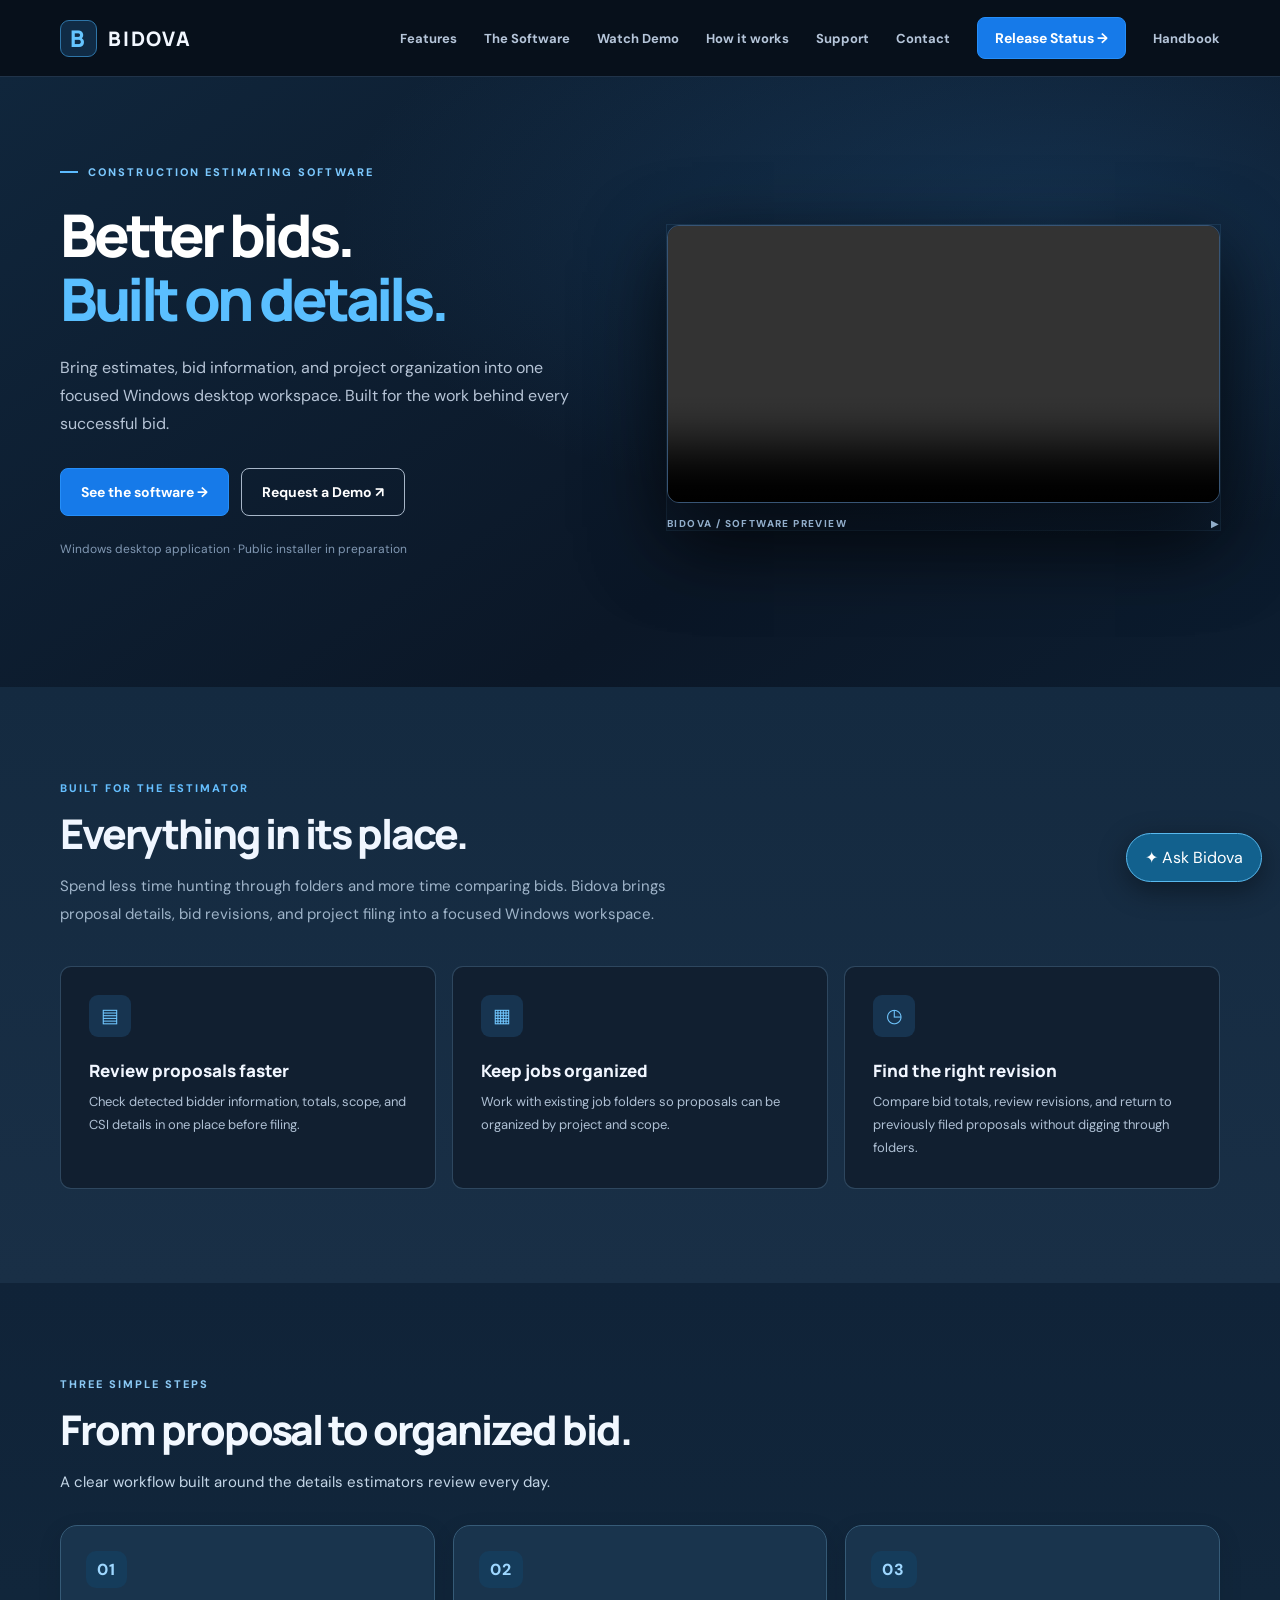
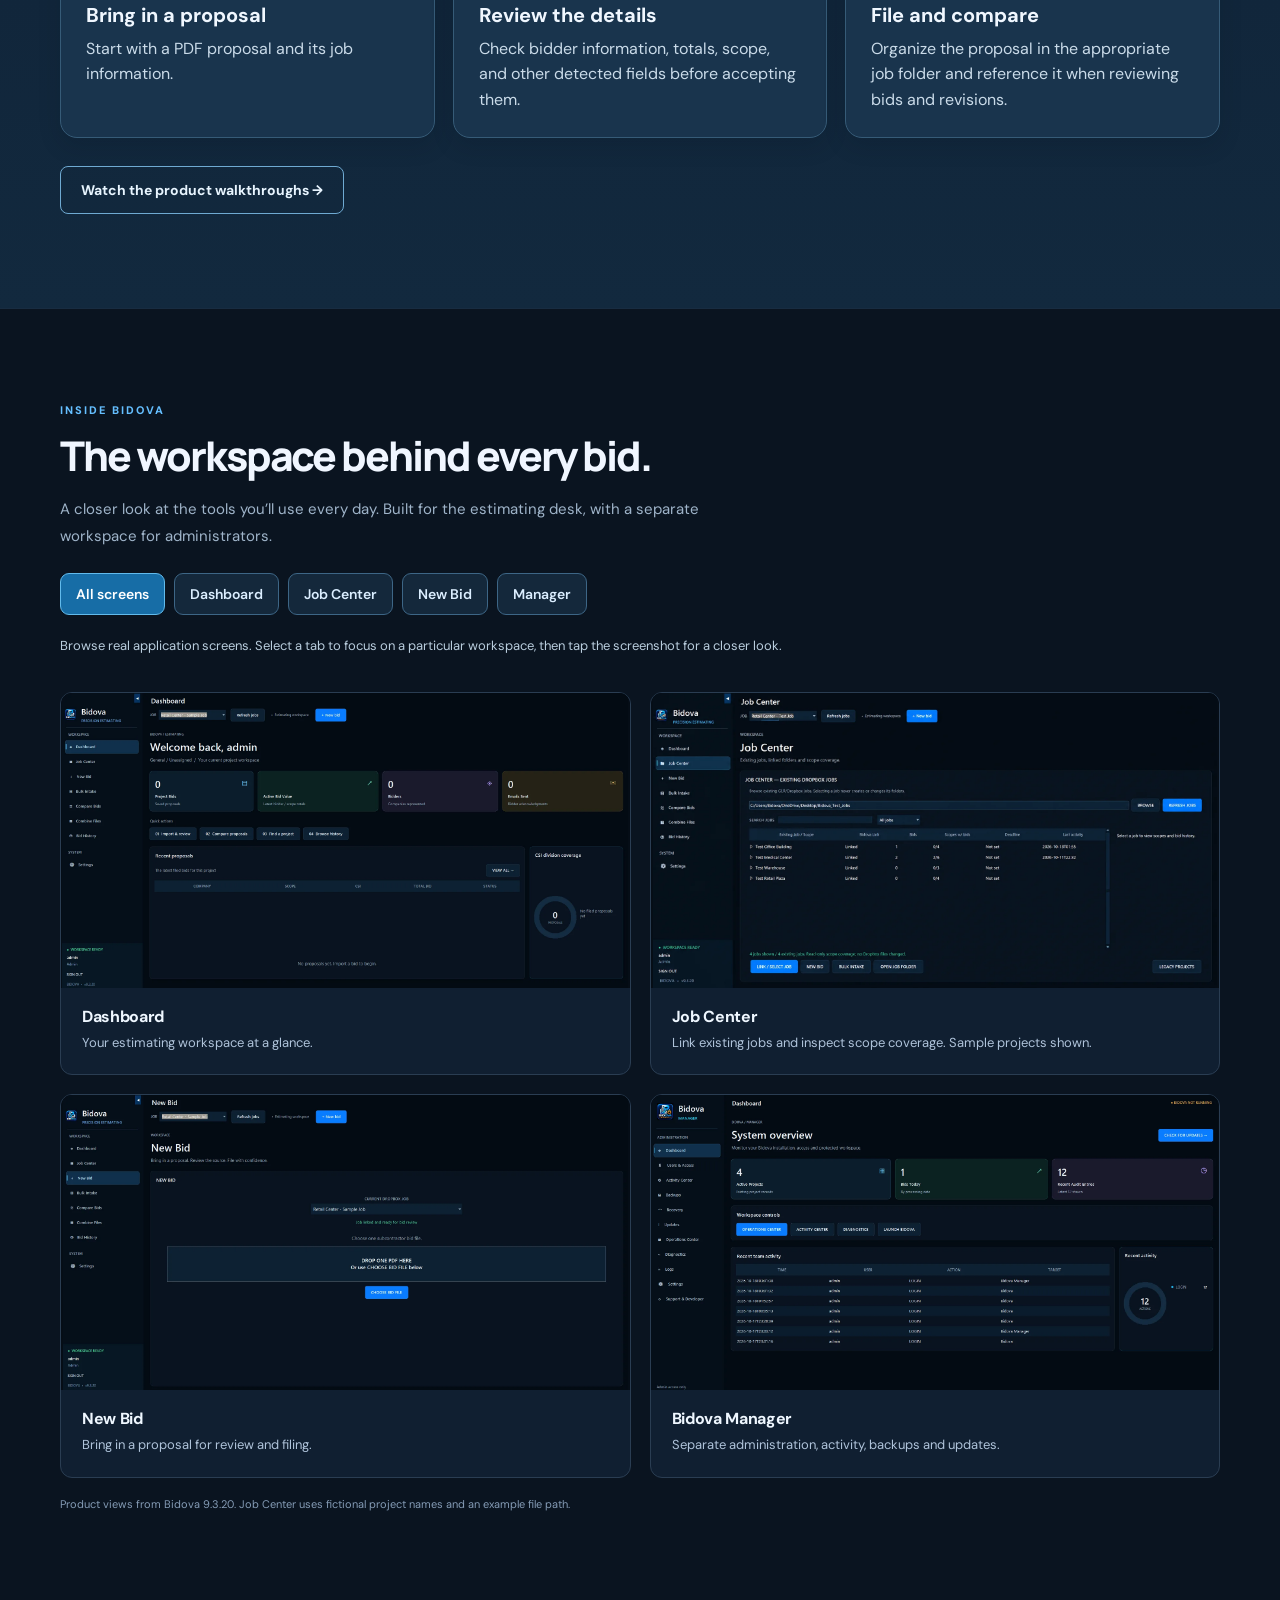
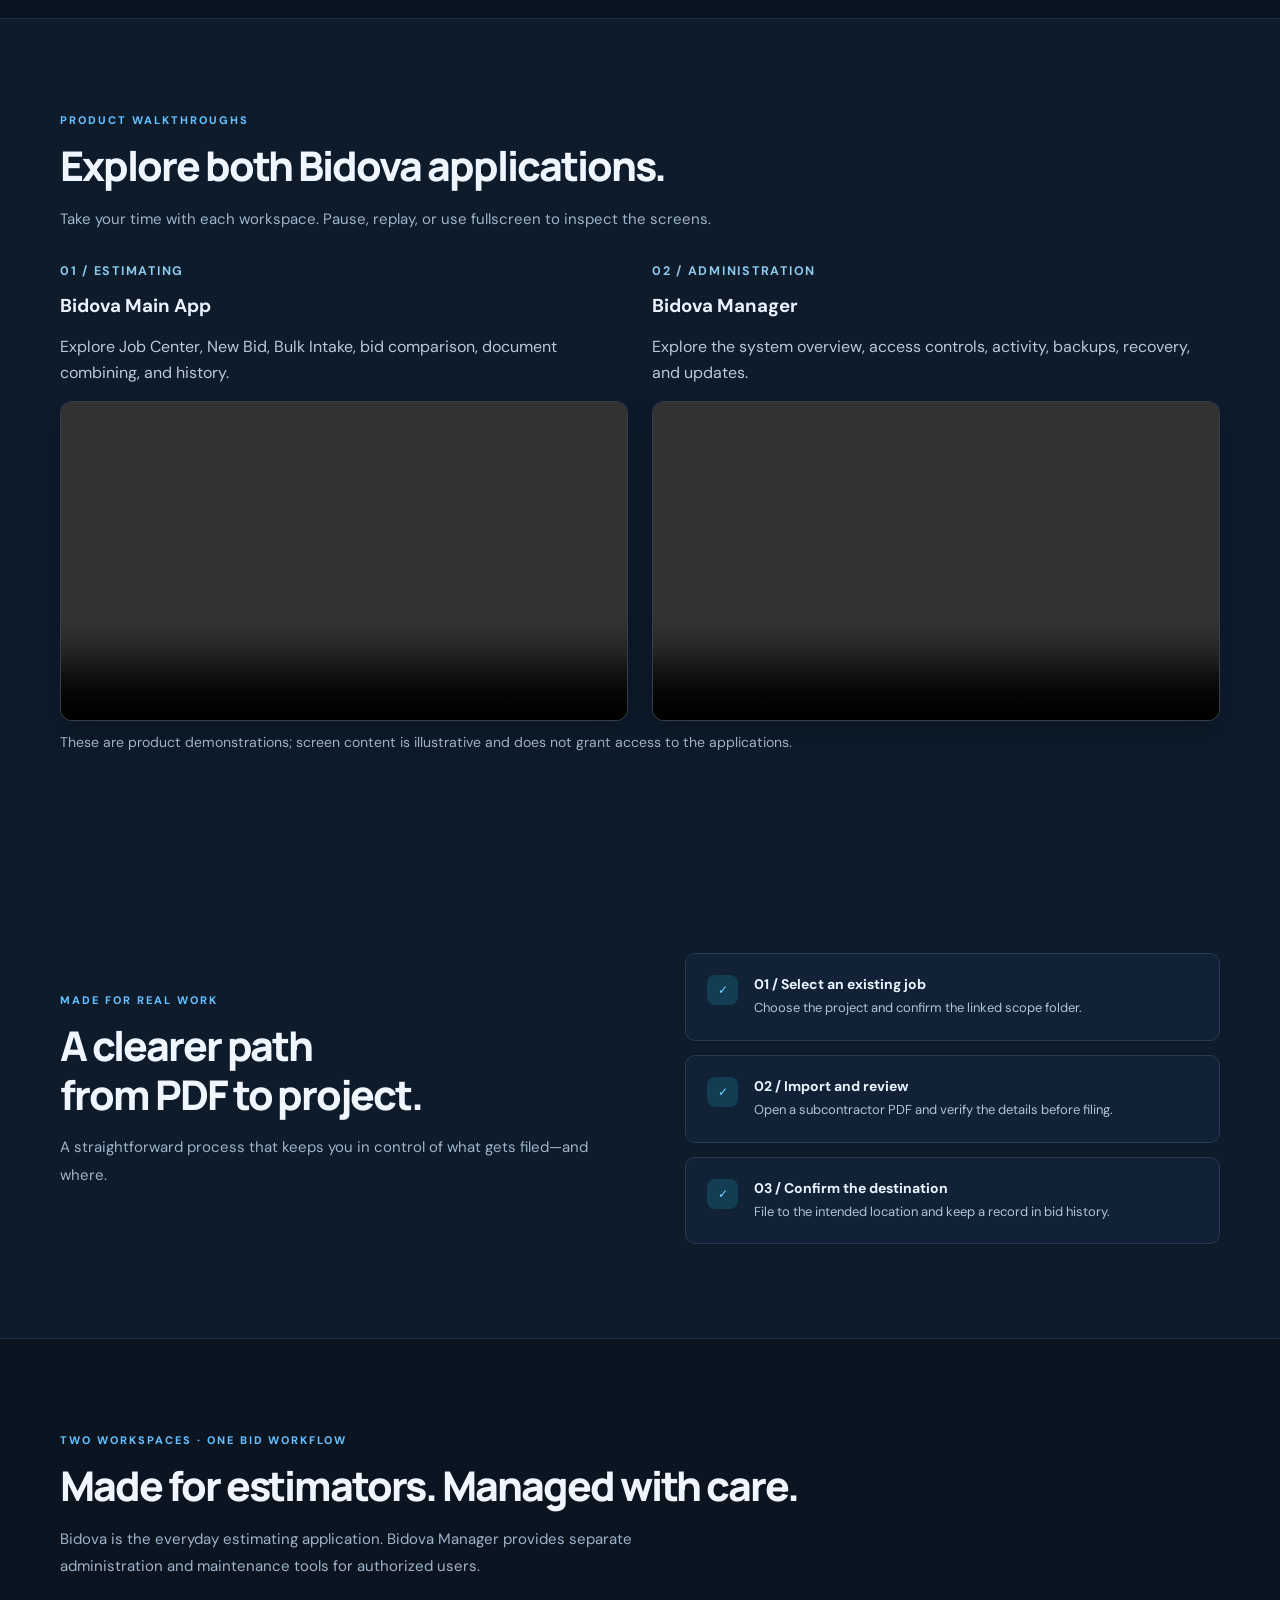
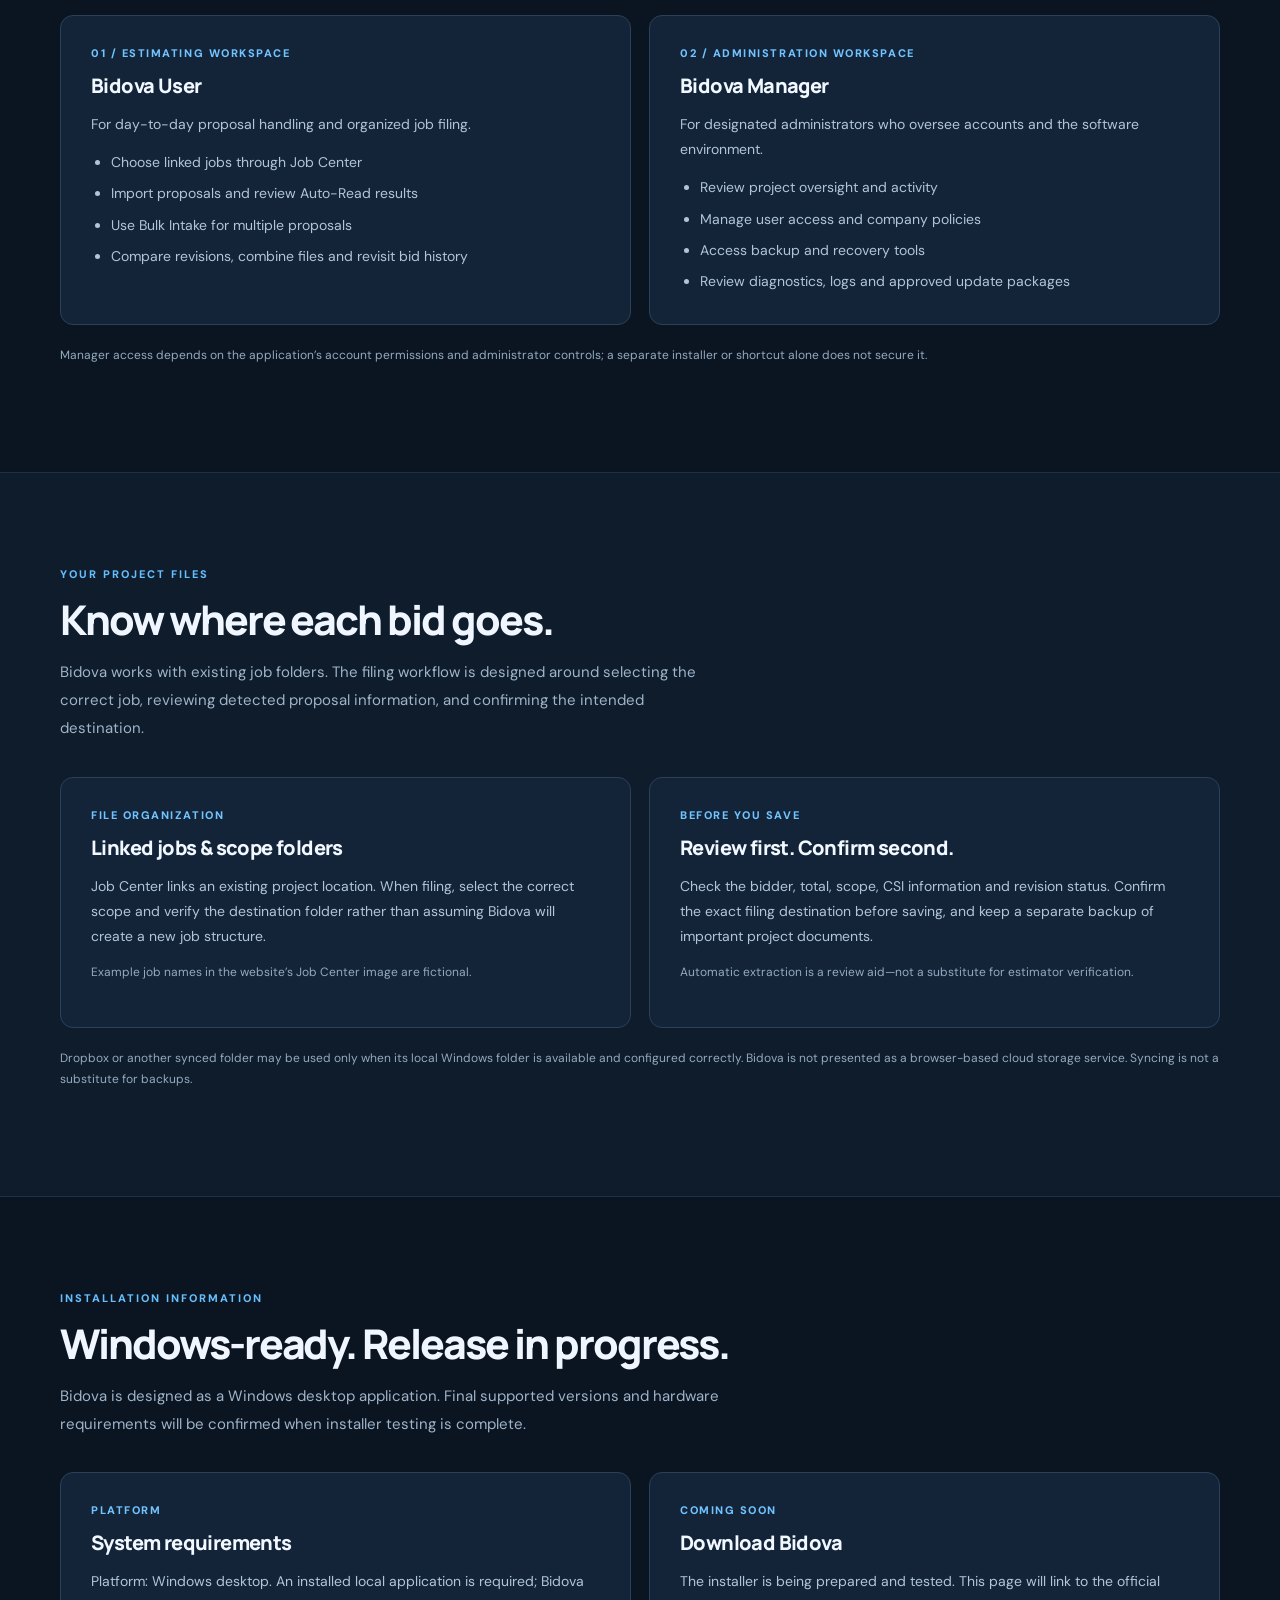
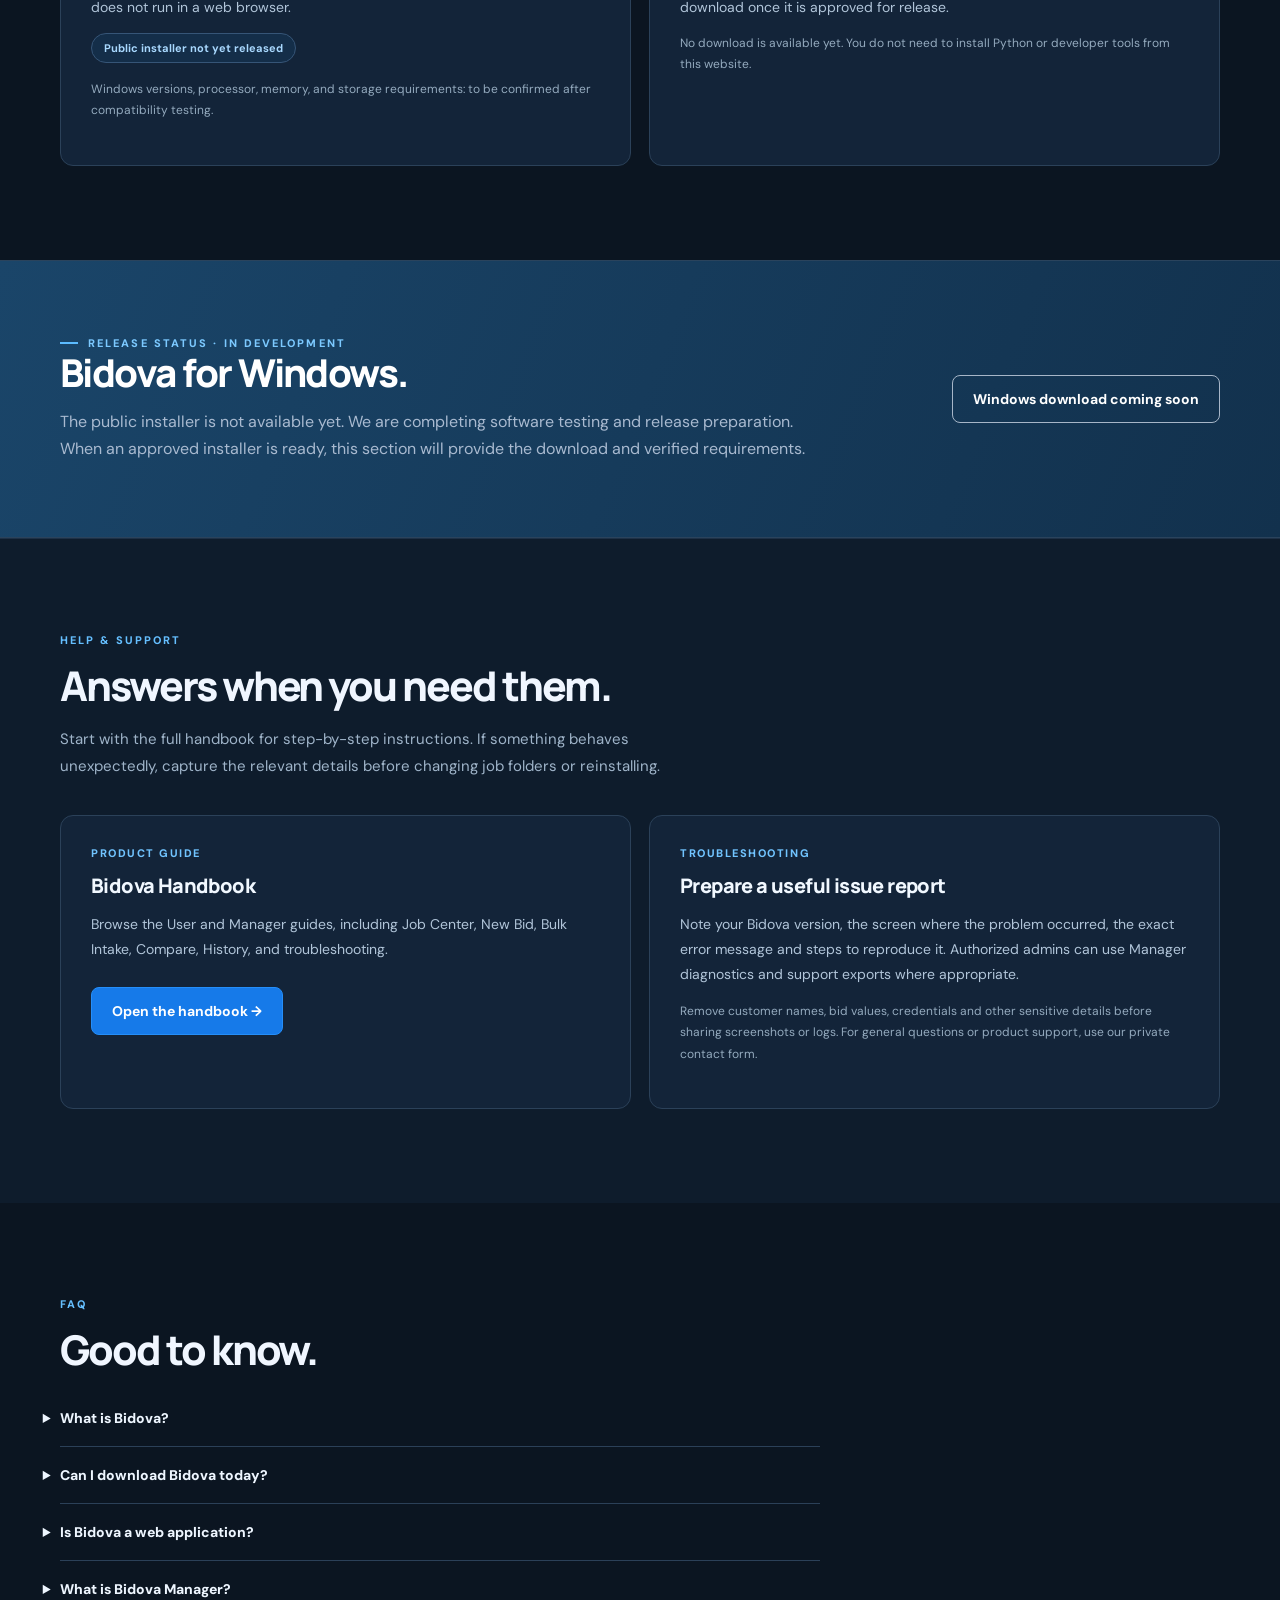
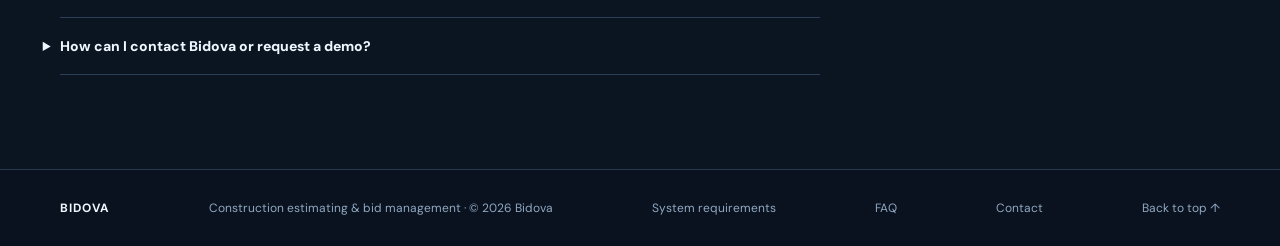
==== commit 34815b98: "Enable Ask Bidova chat on homepage" ====
--- a/index.html
+++ b/index.html
@@ -114,7 +114,7 @@
 @media(max-width:760px){.bidova-steps-grid{grid-template-columns:1fr;gap:12px}.bidova-steps-grid article{padding:19px}}
 </style><style id="bidova-product-experience-update">
 .bx-toolbar{display:flex;flex-wrap:wrap;gap:9px;margin:22px 0}.bx-tab{border:1px solid #3d6686;background:#14283b;color:#dbeeff;border-radius:9px;padding:11px 15px;font-family:inherit;font-size:14px;font-weight:600;cursor:pointer}.bx-tab[aria-selected="true"]{background:#176da6;border-color:#62bbec;color:#fff}.bx-tab:focus-visible{outline:3px solid #78d1ff;outline-offset:2px}.bx-notice{color:#b9cddd;font-size:13px;margin:8px 0 24px}.bx-roadmap-grid{display:grid;grid-template-columns:repeat(3,minmax(0,1fr));gap:16px;margin-top:25px}.bx-roadmap-card{border:1px solid #345775;background:#102338;border-radius:14px;padding:25px}.bx-roadmap-card h3{margin:12px 0}.bx-roadmap-card p{color:#bdcfe0}.bx-status{display:inline-block;border:1px solid #46708e;border-radius:30px;color:#aee0ff;font-weight:700;font-size:11px;letter-spacing:.1em;padding:5px 11px;text-transform:uppercase}.bx-gallery-list [hidden]{display:none!important}@media(max-width:720px){.bx-roadmap-grid{grid-template-columns:1fr}.bx-tab{flex:1 1 42%;text-align:center}}
-</style><link rel="stylesheet" href="assets/mobile-experience.css" media="screen and (max-width: 1024px)"><link rel="stylesheet" href="assets/bidova-assistant.css"></head><body class="bidova-home"><header><div class="wrap nav"><a aria-label="Bidova home" class="brand" href="#top"><span aria-hidden="true" class="brandmark"><span>B</span></span><span>BIDOVA</span></a><nav aria-label="Main navigation" class="links"><a href="#features">Features</a><a href="#platform">The Software</a><a href="#video-demos">Watch Demo</a><a href="#workflow">How it works</a><a href="#support">Support</a><a href="contact.html">Contact</a><a class="btn" href="#download">Release Status →</a><a href="handbook.html">Handbook</a></nav><details class="mobile-nav"><summary aria-label="Open navigation menu"><span aria-hidden="true">☰</span> Menu</summary><div class="mobile-menu"><a href="#features">Features</a><a href="#platform">The Software</a><a href="#video-demos">Watch Demo</a><a href="#workflow">How it works</a><a href="#download">Release Status</a><a href="handbook.html">Handbook</a><a href="#questions">FAQ</a><a href="#roles">User vs. Manager</a><a href="#data-safety">File safety</a><a href="#requirements">Requirements</a><a href="#support">Support</a><a href="contact.html">Contact Us</a></div></details></div></header><main id="top"><section class="hero"><div class="wrap hero-inner"><div><div class="eyebrow">CONSTRUCTION ESTIMATING SOFTWARE</div><h1>Better bids.<br/><span>Built on details.</span></h1><p>Bring estimates, bid information, and project organization into one focused Windows desktop workspace. Built for the work behind every successful bid.</p><div class="actions"><a class="btn" href="#platform">See the software →</a><a class="btn outline" href="handbook.html">Read the handbook ↗</a><a class="btn outline" href="contact.html?topic=demo">Request a Demo ↗</a></div><p class="hero-note">Windows desktop application · Public installer in preparation</p></div><div class="preview"><video class="hero-shot" controls autoplay muted loop preload="auto" playsinline aria-label="Watch Bidova desktop software preview"><source src="Bidova_Homepage_Preview.mp4" type="video/mp4"/>Your browser does not support HTML5 video.</video><span class="shot-caption">BIDOVA / SOFTWARE PREVIEW <span aria-hidden="true">▶</span></span></div></div></section><section class="section" id="features"><div class="wrap"><div class="kicker">BUILT FOR THE ESTIMATOR</div><h2>Everything in its place.</h2><p class="section-intro">Spend less time hunting through folders and more time comparing bids. Bidova brings proposal details, bid revisions, and project filing into a focused Windows workspace.</p><div class="features"><article class="feature"><div class="symbol">▤</div><h3>Review proposals faster</h3><p>Check detected bidder information, totals, scope, and CSI details in one place before filing.</p></article><article class="feature"><div class="symbol">▦</div><h3>Keep jobs organized</h3><p>Work with existing job folders so proposals can be organized by project and scope.</p></article><article class="feature"><div class="symbol">◷</div><h3>Find the right revision</h3><p>Compare bid totals, review revisions, and return to previously filed proposals without digging through folders.</p></article></div></div></section><section class="section bidova-steps" id="how-bidova-works"><div class="wrap"><div class="kicker">THREE SIMPLE STEPS</div><h2>From proposal to organized bid.</h2><p class="section-intro">A clear workflow built around the details estimators review every day.</p><div class="bidova-steps-grid"><article><span class="bidova-step-number">01</span><h3>Bring in a proposal</h3><p>Start with a PDF proposal and its job information.</p></article><article><span class="bidova-step-number">02</span><h3>Review the details</h3><p>Check bidder information, totals, scope, and other detected fields before accepting them.</p></article><article><span class="bidova-step-number">03</span><h3>File and compare</h3><p>Organize the proposal in the appropriate job folder and reference it when reviewing bids and revisions.</p></article></div><a class="btn outline" href="#video-demos">Watch the product walkthroughs →</a></div></section><section class="section gallery-section" id="platform"><div class="wrap"><div class="kicker">INSIDE BIDOVA</div><h2>The workspace behind every bid.</h2><p class="section-intro">A closer look at the tools you’ll use every day. Built for the estimating desk, with a separate workspace for administrators.</p><div class="bx-toolbar" role="tablist" aria-label="Explore Bidova software screens"><button class="bx-tab" type="button" role="tab" aria-selected="true" data-bx-tab="all">All screens</button><button class="bx-tab" type="button" role="tab" aria-selected="false" data-bx-tab="0">Dashboard</button><button class="bx-tab" type="button" role="tab" aria-selected="false" data-bx-tab="1">Job Center</button><button class="bx-tab" type="button" role="tab" aria-selected="false" data-bx-tab="2">New Bid</button><button class="bx-tab" type="button" role="tab" aria-selected="false" data-bx-tab="3">Manager</button></div><p class="bx-notice" id="bx-gallery-description" aria-live="polite">Browse real application screens. Select a tab to focus on a particular workspace, then tap the screenshot for a closer look.</p><div class="shot-grid bx-gallery-list">
+</style><link rel="stylesheet" href="assets/mobile-experience.css" media="screen and (max-width: 1024px)"><link rel="stylesheet" href="assets/bidova-assistant.css"></head><body class="bidova-home"><header><div class="wrap nav"><a aria-label="Bidova home" class="brand" href="#top"><span aria-hidden="true" class="brandmark"><span>B</span></span><span>BIDOVA</span></a><nav aria-label="Main navigation" class="links"><a href="#features">Features</a><a href="#platform">The Software</a><a href="#video-demos">Watch Demo</a><a href="#workflow">How it works</a><a href="#support">Support</a><a href="contact.html">Contact</a><a class="btn" href="#download">Release Status →</a><a href="handbook.html">Handbook</a></nav><details class="mobile-nav"><summary aria-label="Open navigation menu"><span aria-hidden="true">☰</span> Menu</summary><div class="mobile-menu"><a href="#features">Features</a><a href="#platform">The Software</a><a href="#video-demos">Watch Demo</a><a href="#workflow">How it works</a><a href="#download">Release Status</a><a href="handbook.html">Handbook</a><a href="#questions">FAQ</a><a href="#roles">User vs. Manager</a><a href="#data-safety">File safety</a><a href="#requirements">Requirements</a><a href="#support">Support</a><a href="contact.html">Contact Us</a></div></details></div></header><main id="top"><section class="hero"><div class="wrap hero-inner"><div><div class="eyebrow">CONSTRUCTION ESTIMATING SOFTWARE</div><h1>Better bids.<br/><span>Built on details.</span></h1><p>Bring estimates, bid information, and project organization into one focused Windows desktop workspace. Built for the work behind every successful bid.</p><div class="actions"><a class="btn" href="#platform">See the software →</a><a class="btn outline" href="contact.html?topic=demo">Request a Demo ↗</a></div><p class="hero-note">Windows desktop application · Public installer in preparation</p></div><div class="preview"><video class="hero-shot" controls autoplay muted loop preload="auto" playsinline aria-label="Watch Bidova desktop software preview"><source src="Bidova_Homepage_Preview.mp4" type="video/mp4"/>Your browser does not support HTML5 video.</video><span class="shot-caption">BIDOVA / SOFTWARE PREVIEW <span aria-hidden="true">▶</span></span></div></div></section><section class="section" id="features"><div class="wrap"><div class="kicker">BUILT FOR THE ESTIMATOR</div><h2>Everything in its place.</h2><p class="section-intro">Spend less time hunting through folders and more time comparing bids. Bidova brings proposal details, bid revisions, and project filing into a focused Windows workspace.</p><div class="features"><article class="feature"><div class="symbol">▤</div><h3>Review proposals faster</h3><p>Check detected bidder information, totals, scope, and CSI details in one place before filing.</p></article><article class="feature"><div class="symbol">▦</div><h3>Keep jobs organized</h3><p>Work with existing job folders so proposals can be organized by project and scope.</p></article><article class="feature"><div class="symbol">◷</div><h3>Find the right revision</h3><p>Compare bid totals, review revisions, and return to previously filed proposals without digging through folders.</p></article></div></div></section><section class="section bidova-steps" id="how-bidova-works"><div class="wrap"><div class="kicker">THREE SIMPLE STEPS</div><h2>From proposal to organized bid.</h2><p class="section-intro">A clear workflow built around the details estimators review every day.</p><div class="bidova-steps-grid"><article><span class="bidova-step-number">01</span><h3>Bring in a proposal</h3><p>Start with a PDF proposal and its job information.</p></article><article><span class="bidova-step-number">02</span><h3>Review the details</h3><p>Check bidder information, totals, scope, and other detected fields before accepting them.</p></article><article><span class="bidova-step-number">03</span><h3>File and compare</h3><p>Organize the proposal in the appropriate job folder and reference it when reviewing bids and revisions.</p></article></div><a class="btn outline" href="#video-demos">Watch the product walkthroughs →</a></div></section><section class="section gallery-section" id="platform"><div class="wrap"><div class="kicker">INSIDE BIDOVA</div><h2>The workspace behind every bid.</h2><p class="section-intro">A closer look at the tools you’ll use every day. Built for the estimating desk, with a separate workspace for administrators.</p><div class="bx-toolbar" role="tablist" aria-label="Explore Bidova software screens"><button class="bx-tab" type="button" role="tab" aria-selected="true" data-bx-tab="all">All screens</button><button class="bx-tab" type="button" role="tab" aria-selected="false" data-bx-tab="0">Dashboard</button><button class="bx-tab" type="button" role="tab" aria-selected="false" data-bx-tab="1">Job Center</button><button class="bx-tab" type="button" role="tab" aria-selected="false" data-bx-tab="2">New Bid</button><button class="bx-tab" type="button" role="tab" aria-selected="false" data-bx-tab="3">Manager</button></div><p class="bx-notice" id="bx-gallery-description" aria-live="polite">Browse real application screens. Select a tab to focus on a particular workspace, then tap the screenshot for a closer look.</p><div class="shot-grid bx-gallery-list">
 <figure class="shot-card"><a aria-haspopup="dialog" aria-label="View Bidova Dashboard" data-preview="true" href="#platform" role="button"><img alt="Bidova dashboard with bid metrics, recent proposals and quick actions" loading="lazy" src="dashboard.webp"/></a><figcaption><strong>Dashboard</strong><span>Your estimating workspace at a glance.</span></figcaption></figure>
 <figure class="shot-card"><a aria-haspopup="dialog" aria-label="View Bidova Job Center" data-preview="true" href="#platform" role="button"><img alt="Bidova Job Center showing fictional test projects and a Bidova test folder path" loading="lazy" src="job-center.webp"/></a><figcaption><strong>Job Center</strong><span>Link existing jobs and inspect scope coverage. Sample projects shown.</span></figcaption></figure>
 <figure class="shot-card"><a aria-haspopup="dialog" aria-label="View Bidova New Bid" data-preview="true" href="#platform" role="button"><img alt="Bidova New Bid screen with PDF drop zone and Choose Bid File button" loading="lazy" src="new-bid.webp"/></a><figcaption><strong>New Bid</strong><span>Bring in a proposal for review and filing.</span></figcaption></figure>
@@ -135,10 +135,10 @@
 </div><p class="info-note">Dropbox or another synced folder may be used only when its local Windows folder is available and configured correctly. Bidova is not presented as a browser-based cloud storage service. Syncing is not a substitute for backups.</p></div></section><section class="section info-section" id="requirements"><div class="wrap"><div class="kicker">INSTALLATION INFORMATION</div><h2>Windows-ready. Release in progress.</h2><p class="section-intro">Bidova is designed as a Windows desktop application. Final supported versions and hardware requirements will be confirmed when installer testing is complete.</p><div class="info-grid">
 <article class="info-card"><div class="mini">PLATFORM</div><h3>System requirements</h3><p>Platform: Windows desktop. An installed local application is required; Bidova does not run in a web browser.</p><span class="info-pill">Public installer not yet released</span><p class="muted">Windows versions, processor, memory, and storage requirements: to be confirmed after compatibility testing.</p></article>
 <article class="info-card"><div class="mini">COMING SOON</div><h3>Download Bidova</h3><p>The installer is being prepared and tested. This page will link to the official download once it is approved for release.</p><p class="muted">No download is available yet. You do not need to install Python or developer tools from this website.</p></article>
-</div></div></section><section class="section info-section alt" id="support"><div class="wrap"><div class="kicker">HELP &amp; SUPPORT</div><h2>Answers when you need them.</h2><p class="section-intro">Start with the full handbook for step-by-step instructions. If something behaves unexpectedly, capture the relevant details before changing job folders or reinstalling.</p><div class="info-grid">
+</div></div></section><section class="cta" id="download"><div class="wrap cta-inner"><div><div class="eyebrow">RELEASE STATUS · IN DEVELOPMENT</div><h2>Bidova for Windows.</h2><p>The public installer is not available yet. We are completing software testing and release preparation. When an approved installer is ready, this section will provide the download and verified requirements.</p></div><span class="btn outline" role="status" aria-label="Windows download coming soon">Windows download coming soon</span></div></section><section class="section info-section alt" id="support"><div class="wrap"><div class="kicker">HELP &amp; SUPPORT</div><h2>Answers when you need them.</h2><p class="section-intro">Start with the full handbook for step-by-step instructions. If something behaves unexpectedly, capture the relevant details before changing job folders or reinstalling.</p><div class="info-grid">
 <article class="info-card"><div class="mini">PRODUCT GUIDE</div><h3>Bidova Handbook</h3><p>Browse the User and Manager guides, including Job Center, New Bid, Bulk Intake, Compare, History, and troubleshooting.</p><a class="btn" href="handbook.html">Open the handbook →</a></article>
 <article class="info-card"><div class="mini">TROUBLESHOOTING</div><h3>Prepare a useful issue report</h3><p>Note your Bidova version, the screen where the problem occurred, the exact error message and steps to reproduce it. Authorized admins can use Manager diagnostics and support exports where appropriate.</p><p class="muted">Remove customer names, bid values, credentials and other sensitive details before sharing screenshots or logs. For general questions or product support, use our <a href="contact.html?topic=support">private contact form</a>.</p></article>
-</div></div></section><section class="section" id="product-updates"><div class="wrap"><div class="kicker">PRODUCT DEVELOPMENT</div><h2>Built carefully. Improved continuously.</h2><p class="section-intro">See what the current website demonstrates, what's being prepared for release, and what we're considering next. Plans may change as testing progresses.</p><div class="bx-roadmap-grid"><article class="bx-roadmap-card"><span class="bx-status">Documented</span><h3>Core Bidova workflows</h3><p>Proposal review, job organization, PDF comparison, and bid history are described in the product handbook and walkthroughs.</p></article><article class="bx-roadmap-card"><span class="bx-status">In preparation</span><h3>Public Windows release</h3><p>Installer validation, accurate system requirements and download instructions will be added when the release is approved.</p></article><article class="bx-roadmap-card"><span class="bx-status">Planned</span><h3>More product guides</h3><p>Additional feature walkthroughs, support resources and product updates are planned for future website releases.</p></article></div></div></section><section class="cta" id="download"><div class="wrap cta-inner"><div><div class="eyebrow">RELEASE STATUS · IN DEVELOPMENT</div><h2>Bidova for Windows.</h2><p>The public installer is not available yet. We are completing software testing and release preparation. When an approved installer is ready, this section will provide the download and verified requirements.</p></div><a class="btn" href="handbook.html">Read the handbook →</a></div></section><section class="section" id="questions"><div class="wrap faq"><div class="kicker">FAQ</div><h2>Good to know.</h2><details><summary>What is Bidova?</summary><p>Bidova is a Windows desktop application focused on construction estimating, bid management, and project organization.</p></details><details><summary>Can I download Bidova today?</summary><p>A public installer has not been released yet. This website will be updated when an approved Windows installer is available.</p></details><details><summary>Is Bidova a web application?</summary><p>No. The product is designed as Windows desktop software. This website provides product information and future download access.</p></details><details><summary>What is Bidova Manager?</summary><p>Bidova Manager is a separate management application intended for authorized use. It is not offered as a public download here.</p></details><details><summary>How can I contact Bidova or request a demo?</summary><p>Use our <a href="contact.html">private Contact Us form</a> to send questions, support inquiries, or a demo request. Our contact inbox address is not displayed publicly.</p></details></div></section></main><footer><div class="wrap foot"><strong>BIDOVA</strong><span>Construction estimating &amp; bid management · © 2026 Bidova</span><a href="#requirements">System requirements</a><a href="#questions">FAQ</a><a href="contact.html">Contact</a><a href="#top">Back to top ↑</a></div></footer><div aria-label="Software image preview" aria-modal="true" id="bidova-image-viewer" role="dialog"><button aria-label="Close preview" class="close-preview" type="button">✕ Close</button><button type="button" class="showcase-prev" aria-label="Previous screenshot">❮</button><img alt="Enlarged Bidova software image"/><button type="button" class="showcase-next" aria-label="Next screenshot">❯</button><div class="showcase-info" aria-live="polite"><strong id="showcase-title"></strong><span id="showcase-desc"></span><span id="showcase-count"></span></div></div><script>
+</div></div></section><section class="section" id="questions"><div class="wrap faq"><div class="kicker">FAQ</div><h2>Good to know.</h2><details><summary>What is Bidova?</summary><p>Bidova is a Windows desktop application focused on construction estimating, bid management, and project organization.</p></details><details><summary>Can I download Bidova today?</summary><p>A public installer has not been released yet. This website will be updated when an approved Windows installer is available.</p></details><details><summary>Is Bidova a web application?</summary><p>No. The product is designed as Windows desktop software. This website provides product information and future download access.</p></details><details><summary>What is Bidova Manager?</summary><p>Bidova Manager is a separate management application intended for authorized use. It is not offered as a public download here.</p></details><details><summary>How can I contact Bidova or request a demo?</summary><p>Use our <a href="contact.html">private Contact Us form</a> to send questions, support inquiries, or a demo request. Our contact inbox address is not displayed publicly.</p></details></div></section></main><footer><div class="wrap foot"><strong>BIDOVA</strong><span>Construction estimating &amp; bid management · © 2026 Bidova</span><a href="#requirements">System requirements</a><a href="#questions">FAQ</a><a href="contact.html">Contact</a><a href="#top">Back to top ↑</a></div></footer><div aria-label="Software image preview" aria-modal="true" id="bidova-image-viewer" role="dialog"><button aria-label="Close preview" class="close-preview" type="button">✕ Close</button><button type="button" class="showcase-prev" aria-label="Previous screenshot">❮</button><img alt="Enlarged Bidova software image"/><button type="button" class="showcase-next" aria-label="Next screenshot">❯</button><div class="showcase-info" aria-live="polite"><strong id="showcase-title"></strong><span id="showcase-desc"></span><span id="showcase-count"></span></div></div><script>
 (function(){
  const viewer=document.getElementById('bidova-image-viewer');
  const full=viewer.querySelector('img');
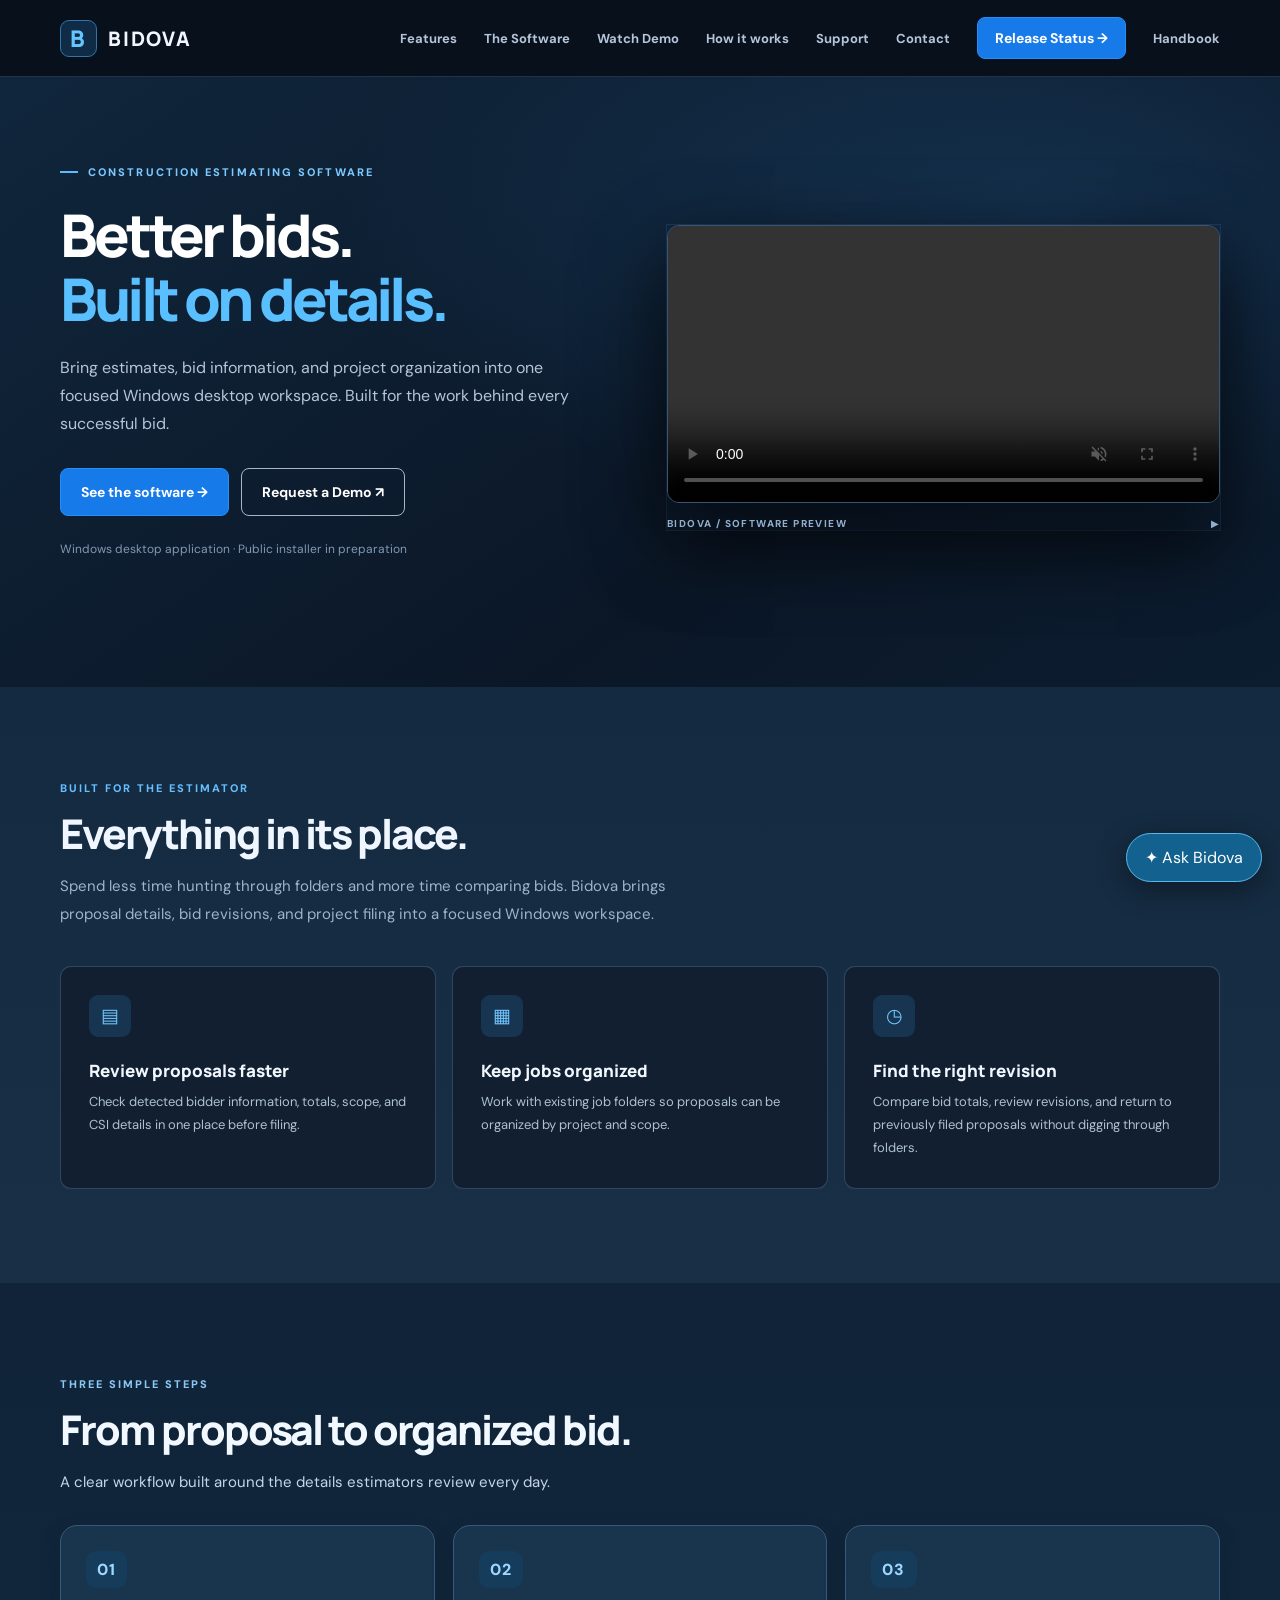
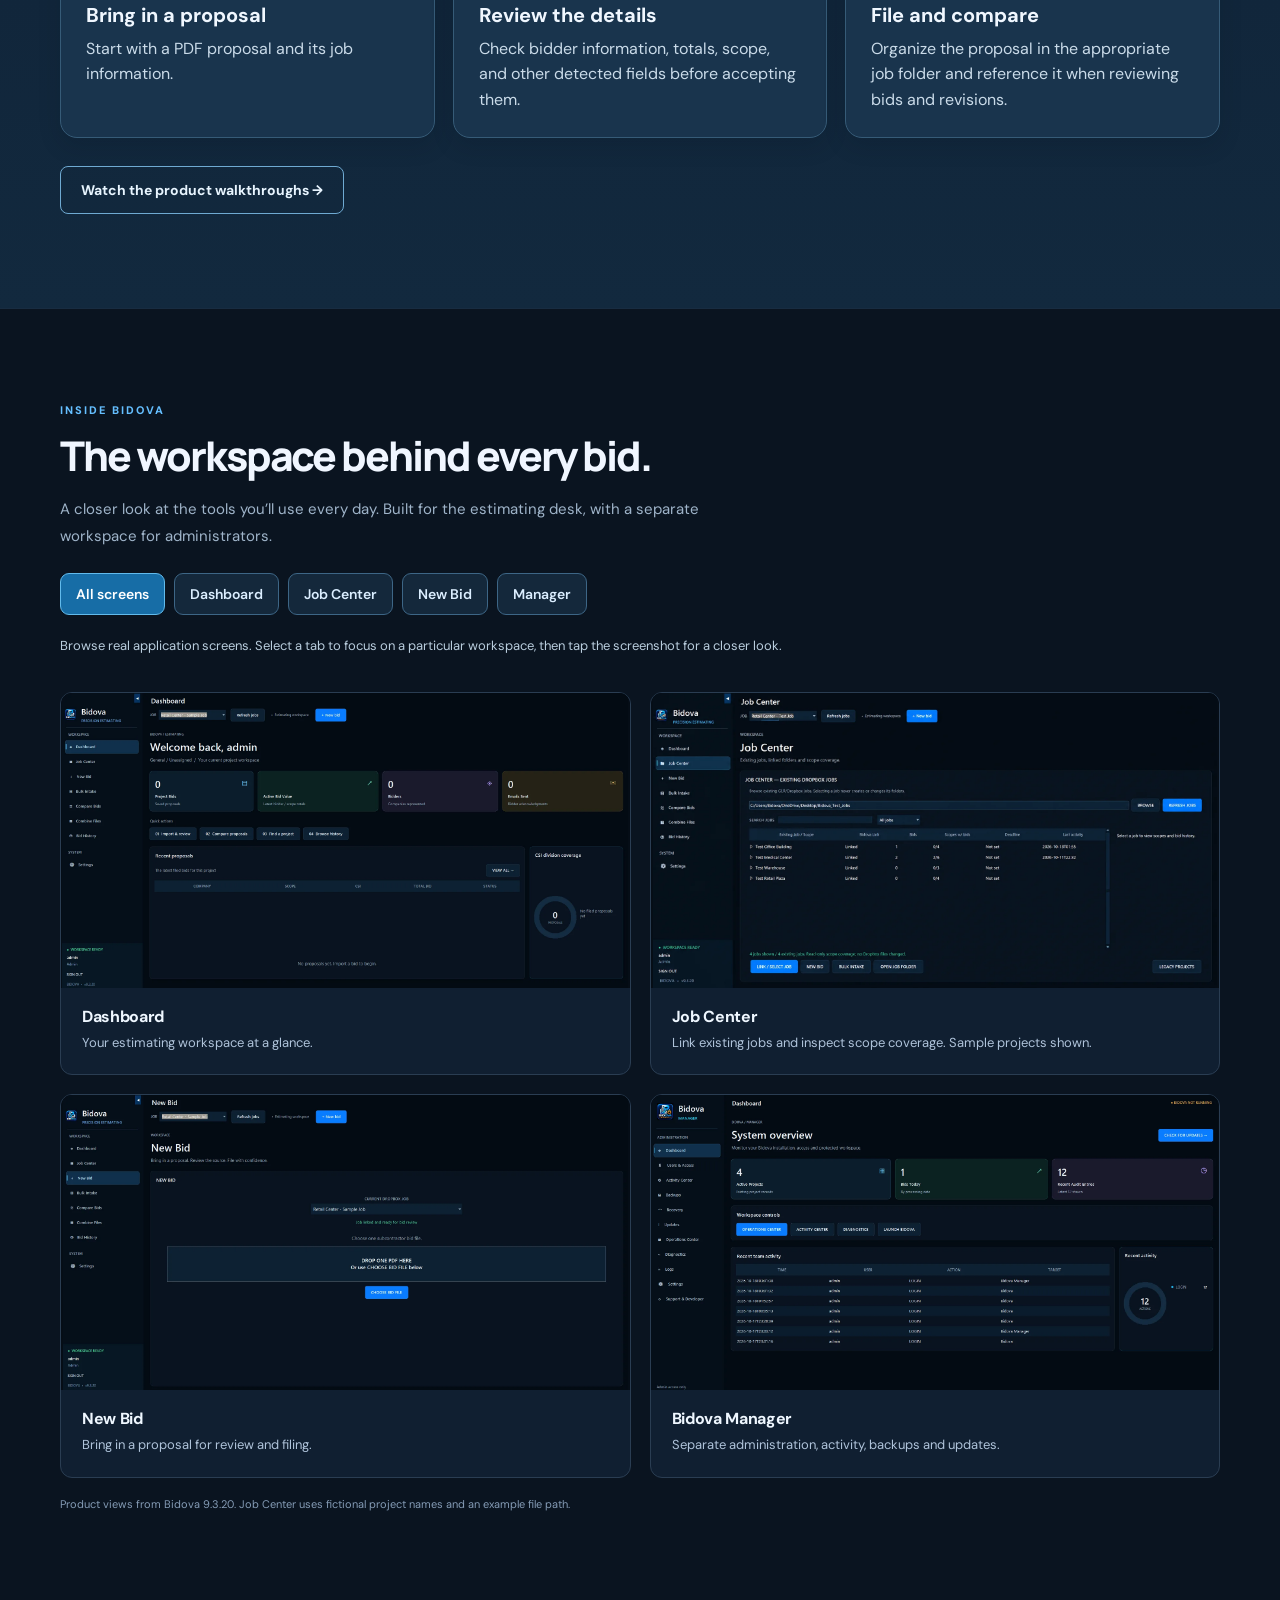
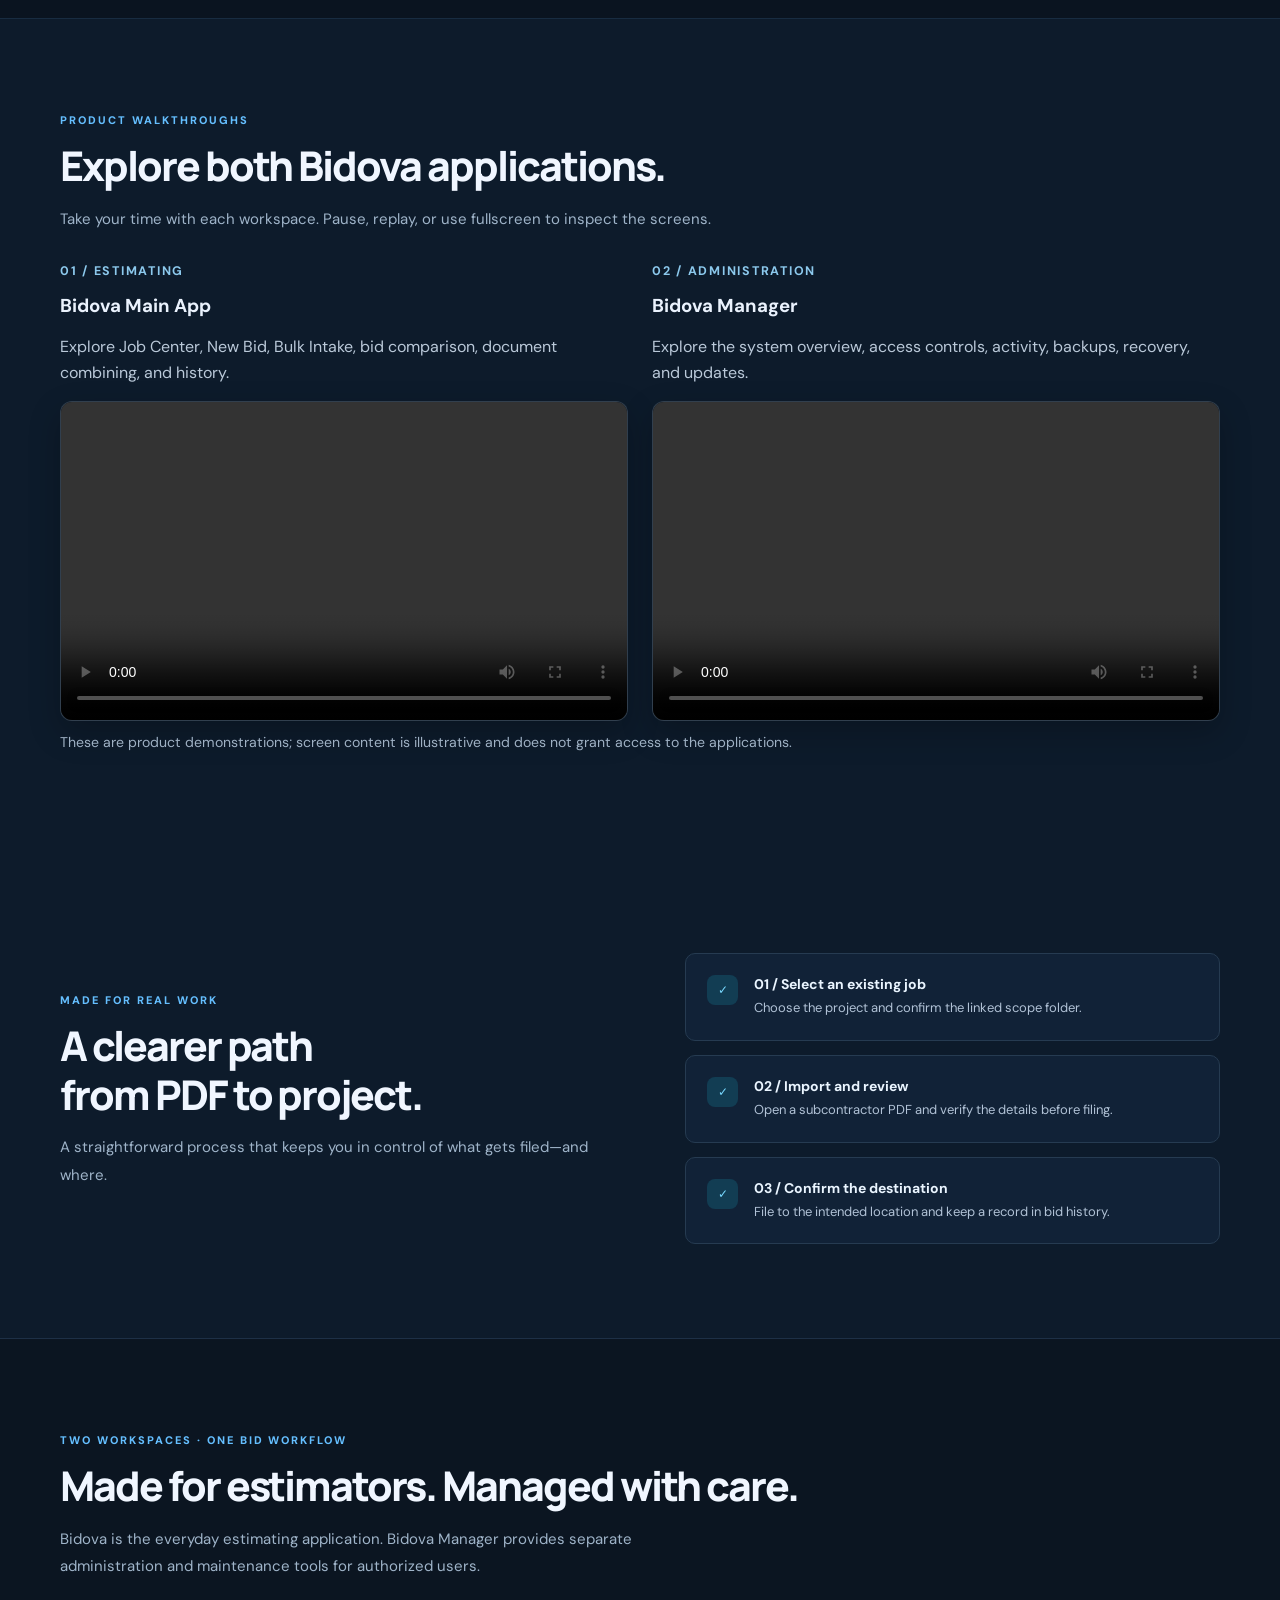
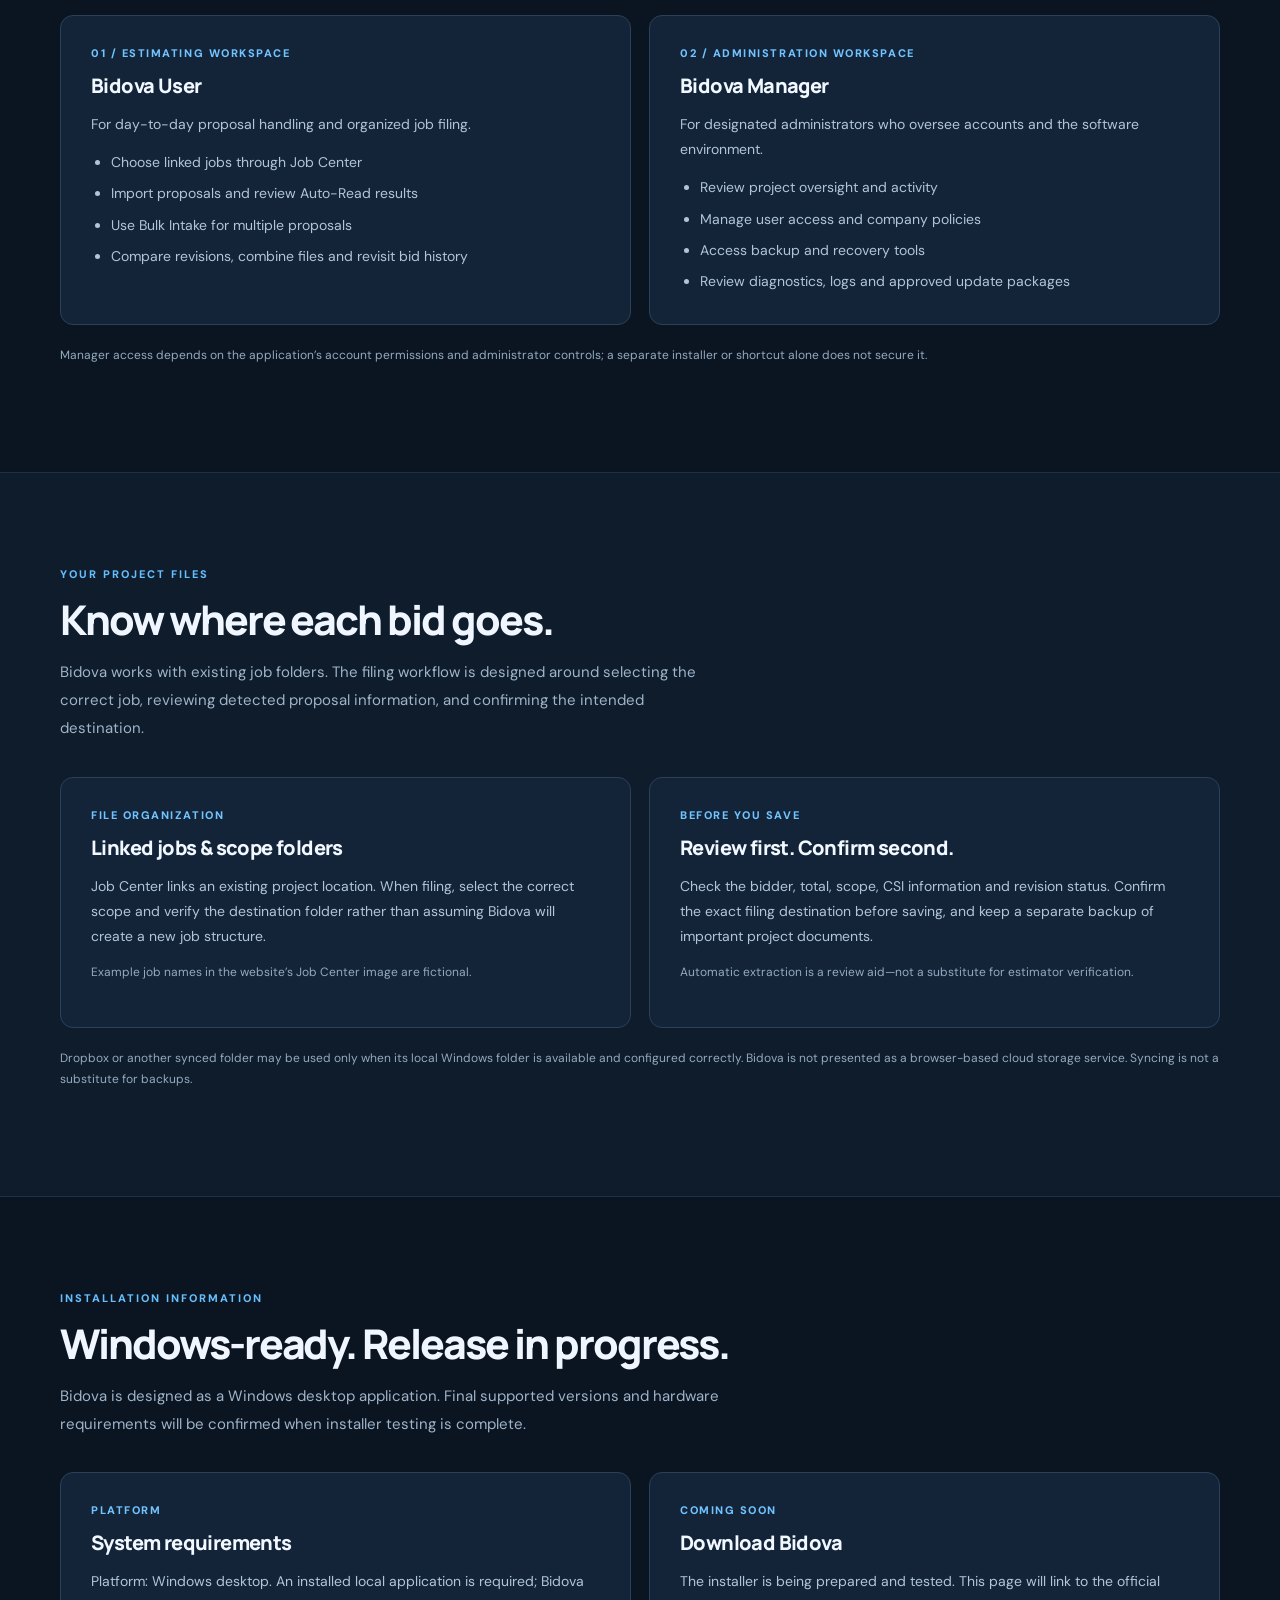
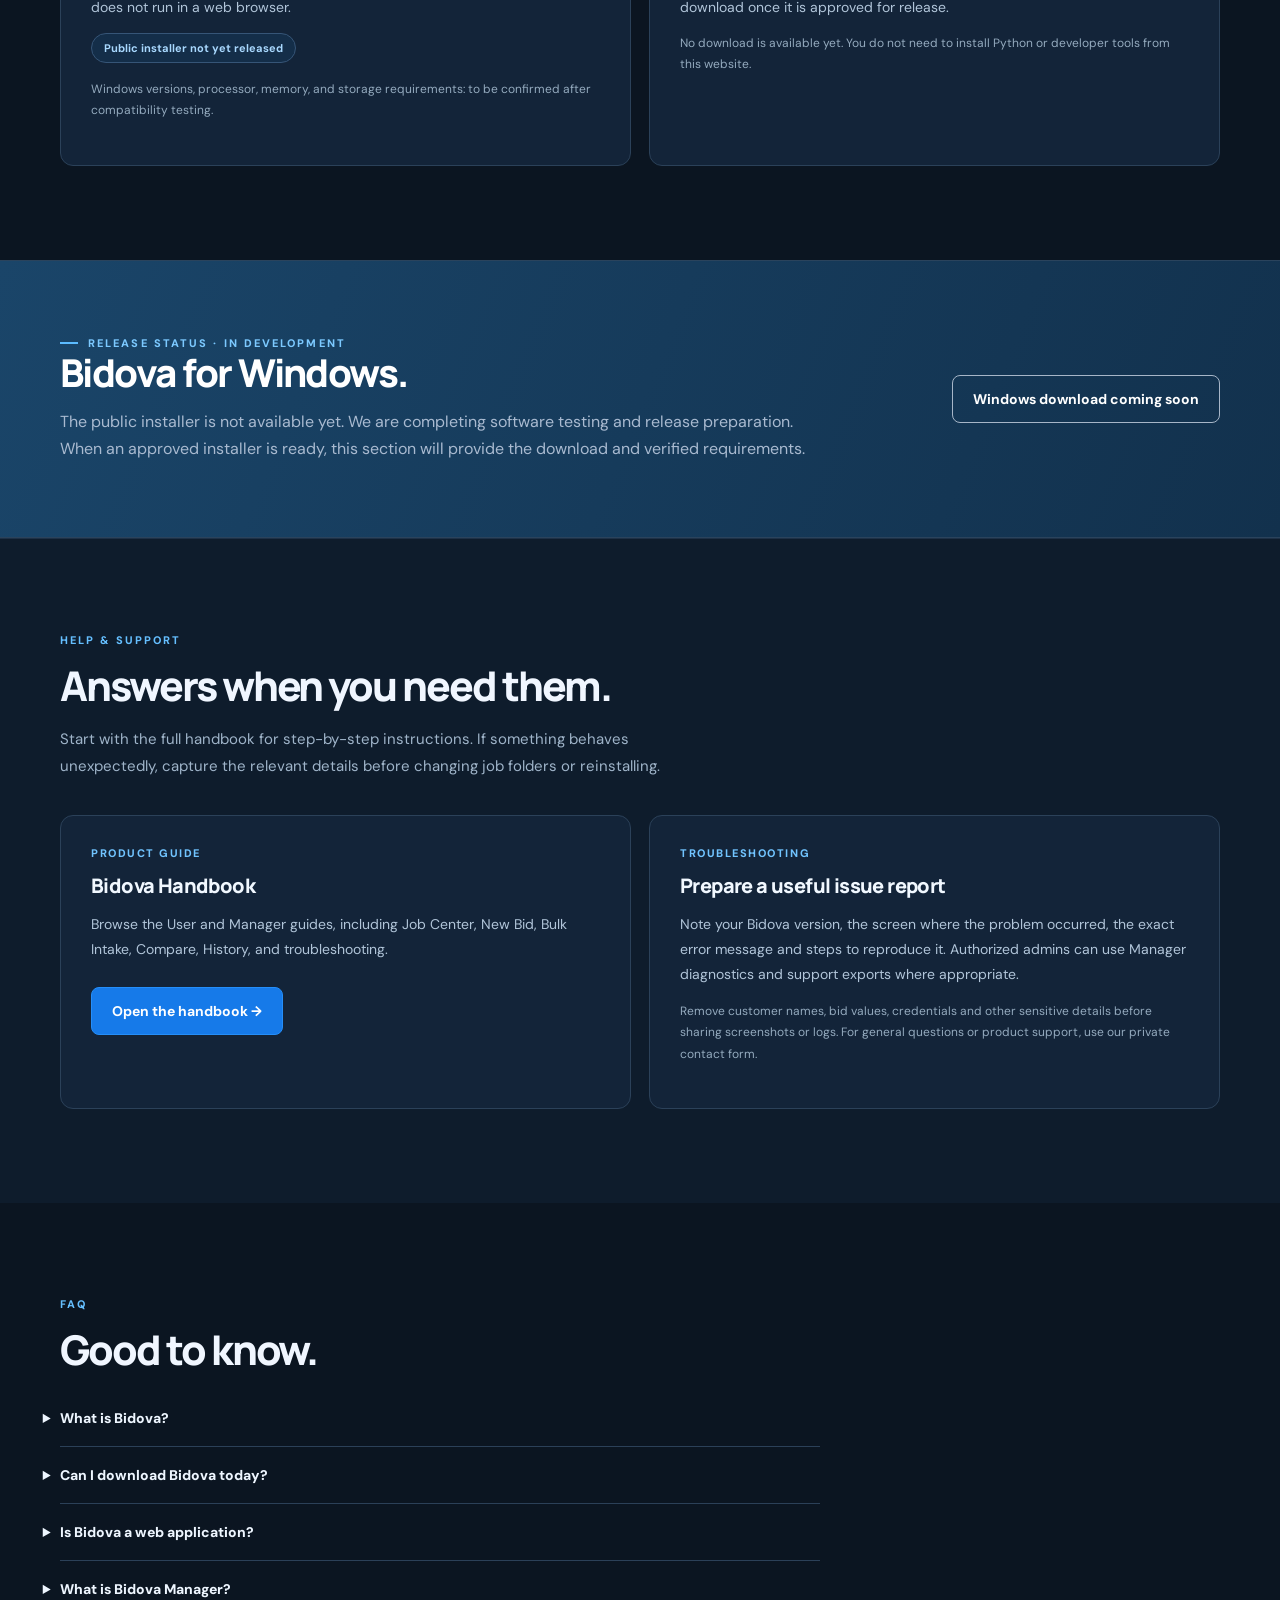
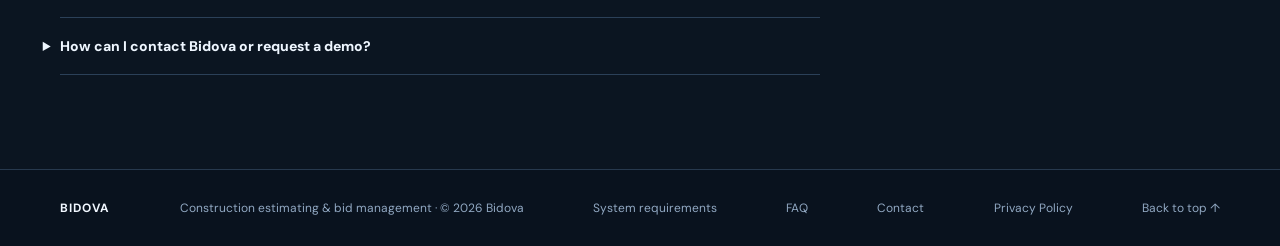
==== commit 36f63fa2: "Link privacy policy from index.html" ====
--- a/index.html
+++ b/index.html
@@ -138,7 +138,7 @@
 </div></div></section><section class="cta" id="download"><div class="wrap cta-inner"><div><div class="eyebrow">RELEASE STATUS · IN DEVELOPMENT</div><h2>Bidova for Windows.</h2><p>The public installer is not available yet. We are completing software testing and release preparation. When an approved installer is ready, this section will provide the download and verified requirements.</p></div><span class="btn outline" role="status" aria-label="Windows download coming soon">Windows download coming soon</span></div></section><section class="section info-section alt" id="support"><div class="wrap"><div class="kicker">HELP &amp; SUPPORT</div><h2>Answers when you need them.</h2><p class="section-intro">Start with the full handbook for step-by-step instructions. If something behaves unexpectedly, capture the relevant details before changing job folders or reinstalling.</p><div class="info-grid">
 <article class="info-card"><div class="mini">PRODUCT GUIDE</div><h3>Bidova Handbook</h3><p>Browse the User and Manager guides, including Job Center, New Bid, Bulk Intake, Compare, History, and troubleshooting.</p><a class="btn" href="handbook.html">Open the handbook →</a></article>
 <article class="info-card"><div class="mini">TROUBLESHOOTING</div><h3>Prepare a useful issue report</h3><p>Note your Bidova version, the screen where the problem occurred, the exact error message and steps to reproduce it. Authorized admins can use Manager diagnostics and support exports where appropriate.</p><p class="muted">Remove customer names, bid values, credentials and other sensitive details before sharing screenshots or logs. For general questions or product support, use our <a href="contact.html?topic=support">private contact form</a>.</p></article>
-</div></div></section><section class="section" id="questions"><div class="wrap faq"><div class="kicker">FAQ</div><h2>Good to know.</h2><details><summary>What is Bidova?</summary><p>Bidova is a Windows desktop application focused on construction estimating, bid management, and project organization.</p></details><details><summary>Can I download Bidova today?</summary><p>A public installer has not been released yet. This website will be updated when an approved Windows installer is available.</p></details><details><summary>Is Bidova a web application?</summary><p>No. The product is designed as Windows desktop software. This website provides product information and future download access.</p></details><details><summary>What is Bidova Manager?</summary><p>Bidova Manager is a separate management application intended for authorized use. It is not offered as a public download here.</p></details><details><summary>How can I contact Bidova or request a demo?</summary><p>Use our <a href="contact.html">private Contact Us form</a> to send questions, support inquiries, or a demo request. Our contact inbox address is not displayed publicly.</p></details></div></section></main><footer><div class="wrap foot"><strong>BIDOVA</strong><span>Construction estimating &amp; bid management · © 2026 Bidova</span><a href="#requirements">System requirements</a><a href="#questions">FAQ</a><a href="contact.html">Contact</a><a href="#top">Back to top ↑</a></div></footer><div aria-label="Software image preview" aria-modal="true" id="bidova-image-viewer" role="dialog"><button aria-label="Close preview" class="close-preview" type="button">✕ Close</button><button type="button" class="showcase-prev" aria-label="Previous screenshot">❮</button><img alt="Enlarged Bidova software image"/><button type="button" class="showcase-next" aria-label="Next screenshot">❯</button><div class="showcase-info" aria-live="polite"><strong id="showcase-title"></strong><span id="showcase-desc"></span><span id="showcase-count"></span></div></div><script>
+</div></div></section><section class="section" id="questions"><div class="wrap faq"><div class="kicker">FAQ</div><h2>Good to know.</h2><details><summary>What is Bidova?</summary><p>Bidova is a Windows desktop application focused on construction estimating, bid management, and project organization.</p></details><details><summary>Can I download Bidova today?</summary><p>A public installer has not been released yet. This website will be updated when an approved Windows installer is available.</p></details><details><summary>Is Bidova a web application?</summary><p>No. The product is designed as Windows desktop software. This website provides product information and future download access.</p></details><details><summary>What is Bidova Manager?</summary><p>Bidova Manager is a separate management application intended for authorized use. It is not offered as a public download here.</p></details><details><summary>How can I contact Bidova or request a demo?</summary><p>Use our <a href="contact.html">private Contact Us form</a> to send questions, support inquiries, or a demo request. Our contact inbox address is not displayed publicly.</p></details></div></section></main><footer><div class="wrap foot"><strong>BIDOVA</strong><span>Construction estimating &amp; bid management · © 2026 Bidova</span><a href="#requirements">System requirements</a><a href="#questions">FAQ</a><a href="contact.html">Contact</a><a href="privacy.html">Privacy Policy</a><a href="#top">Back to top ↑</a></div></footer><div aria-label="Software image preview" aria-modal="true" id="bidova-image-viewer" role="dialog"><button aria-label="Close preview" class="close-preview" type="button">✕ Close</button><button type="button" class="showcase-prev" aria-label="Previous screenshot">❮</button><img alt="Enlarged Bidova software image"/><button type="button" class="showcase-next" aria-label="Next screenshot">❯</button><div class="showcase-info" aria-live="polite"><strong id="showcase-title"></strong><span id="showcase-desc"></span><span id="showcase-count"></span></div></div><script>
 (function(){
  const viewer=document.getElementById('bidova-image-viewer');
  const full=viewer.querySelector('img');
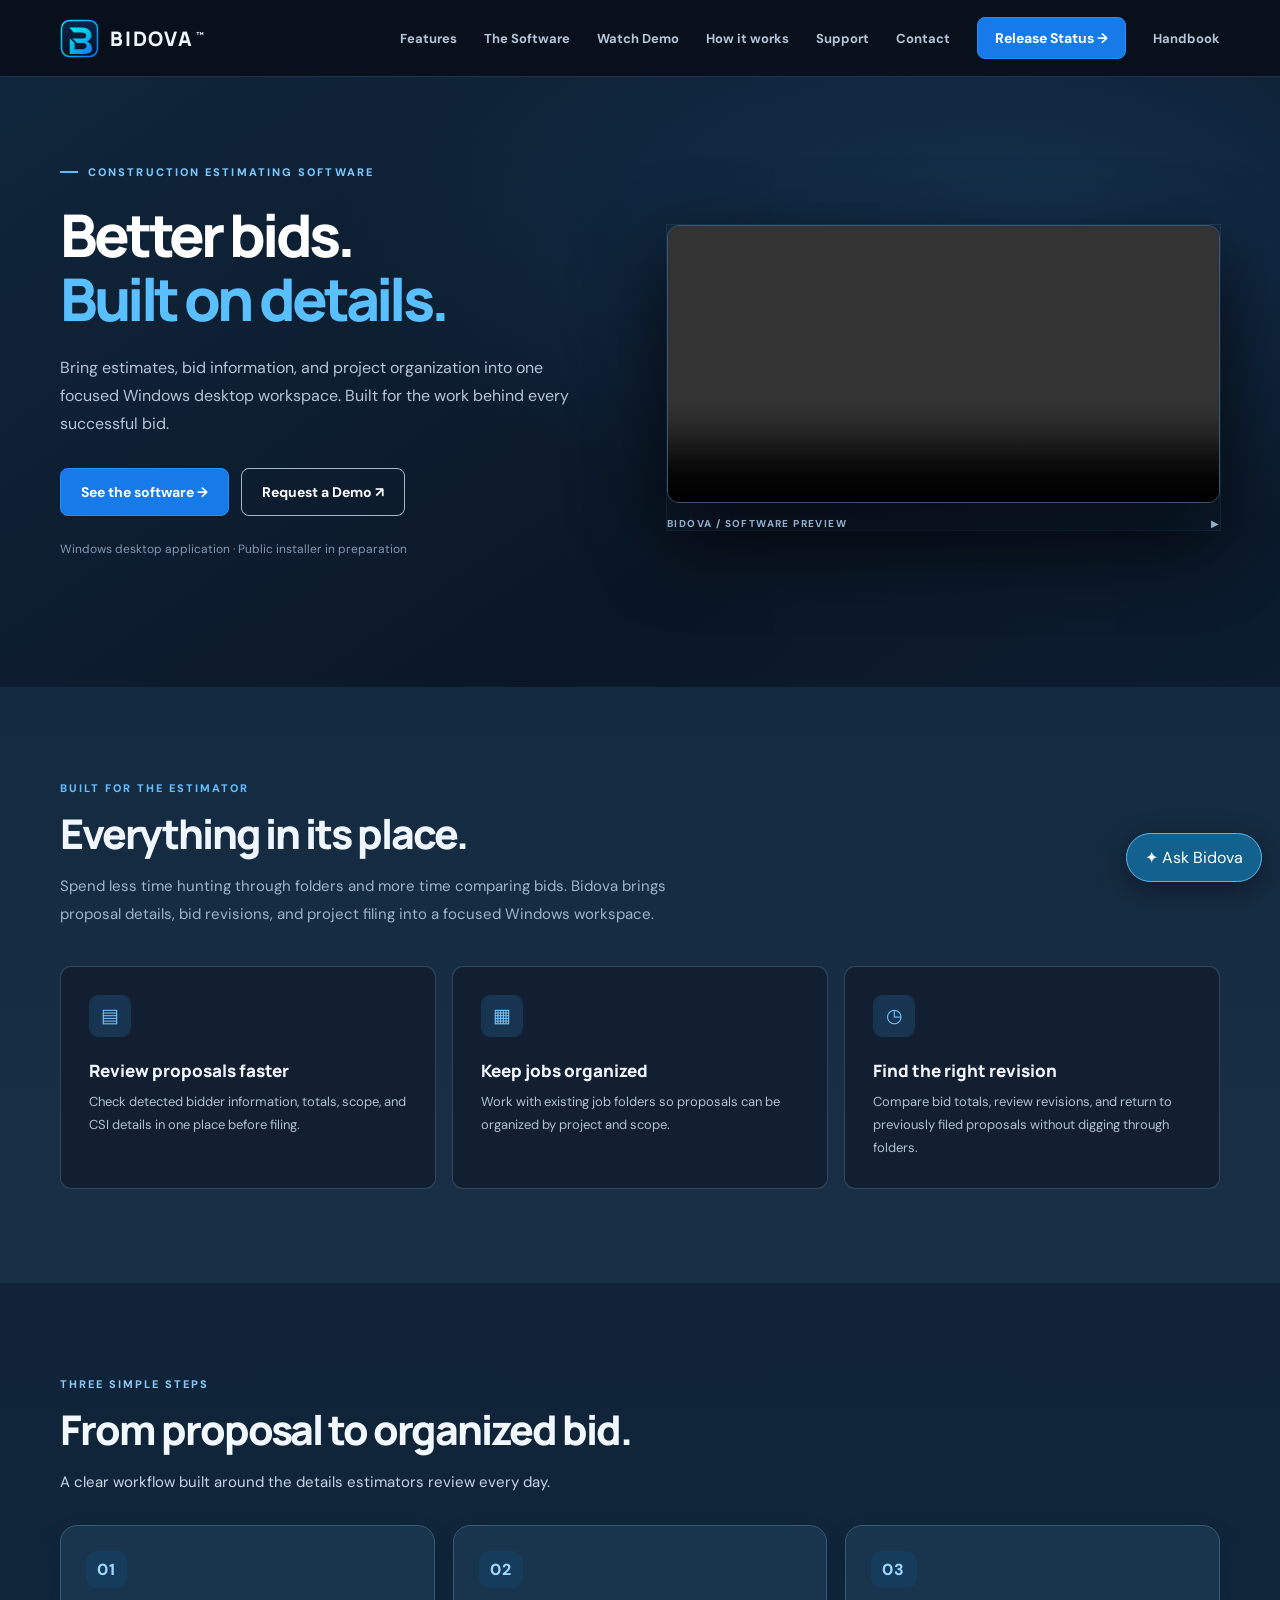
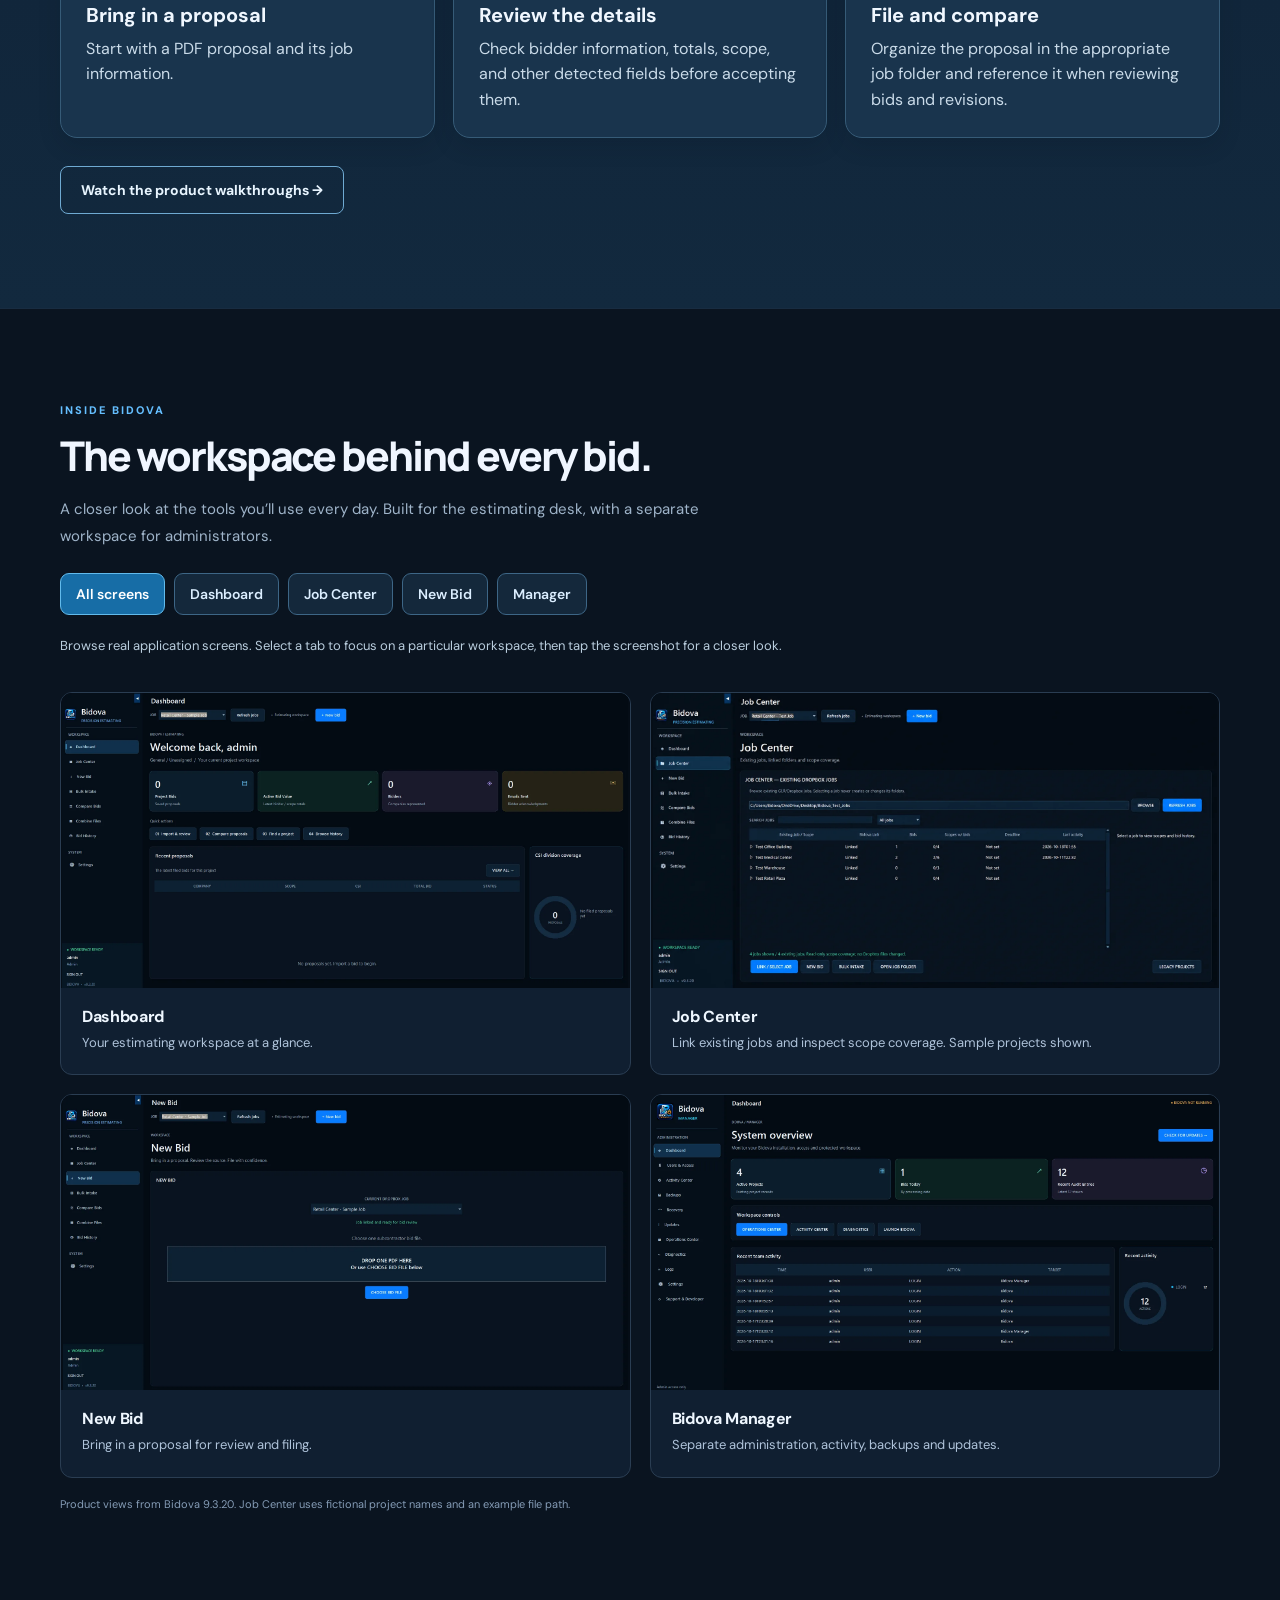
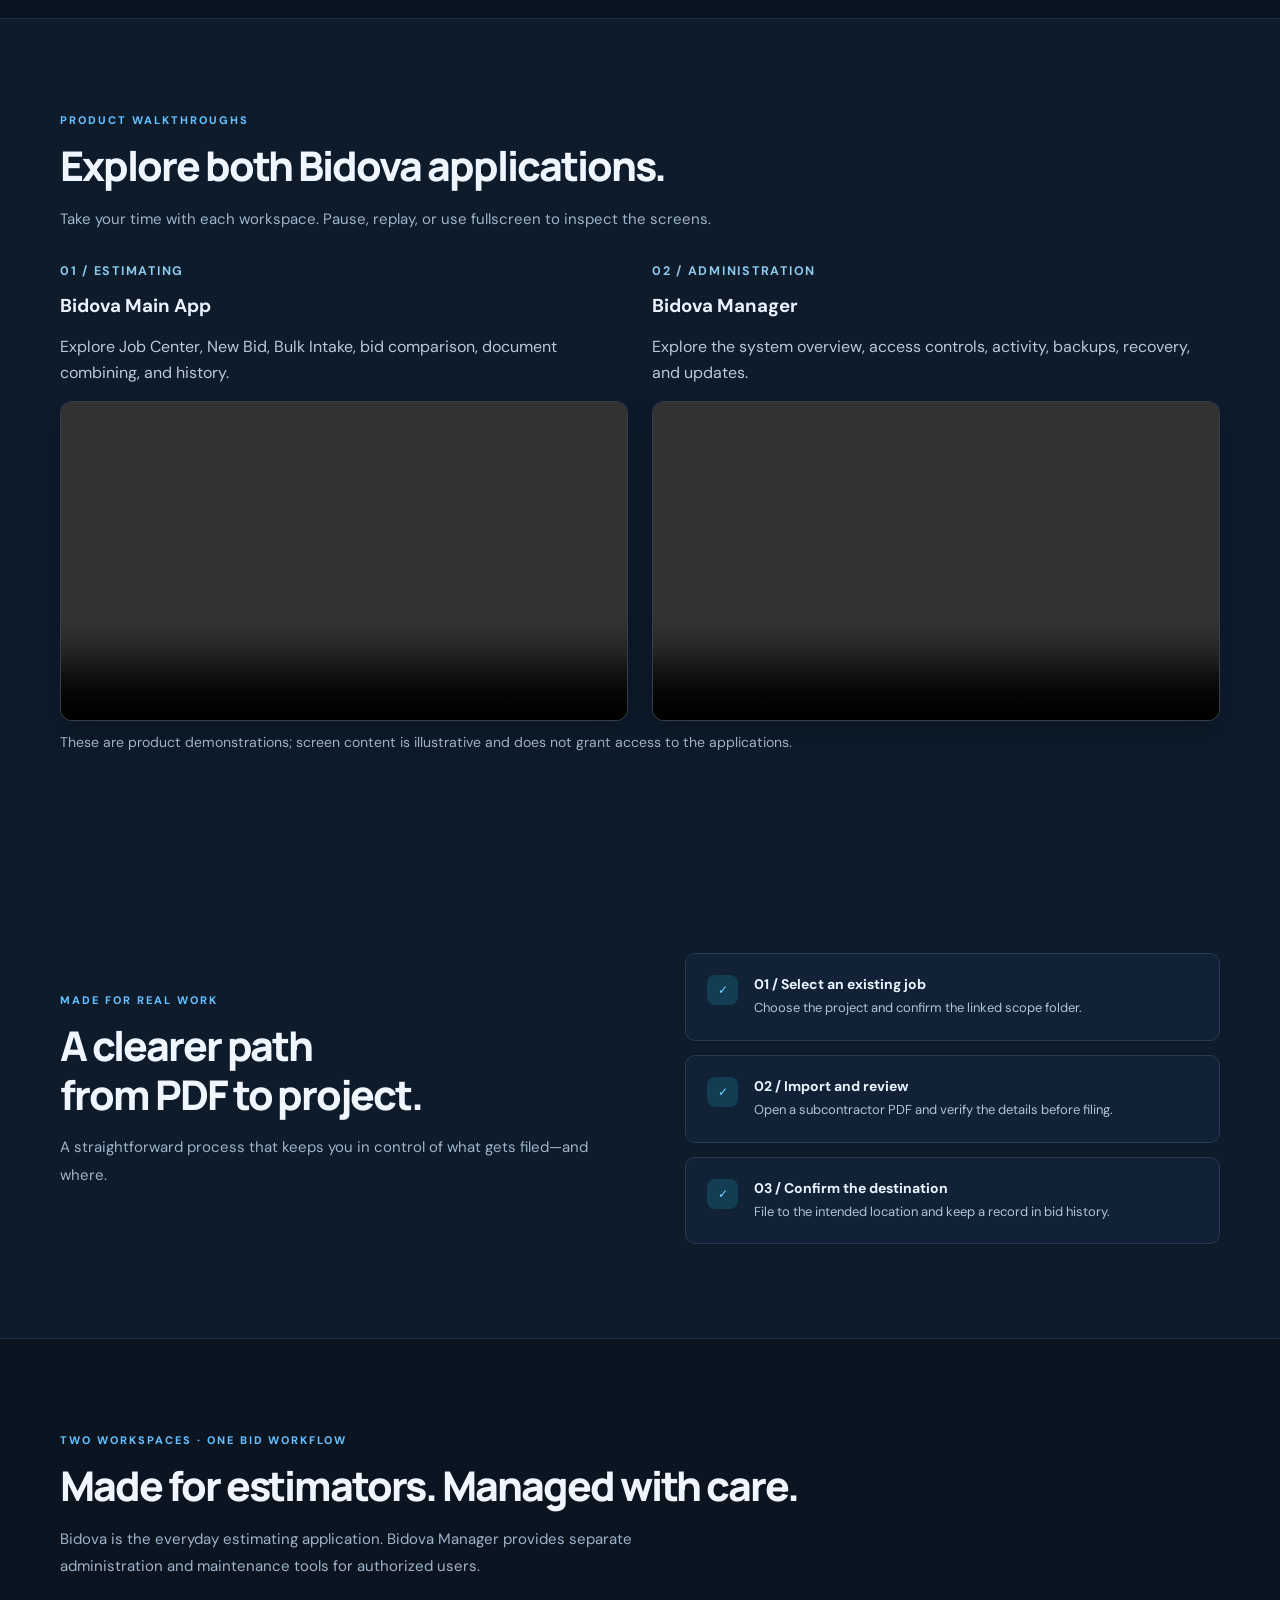
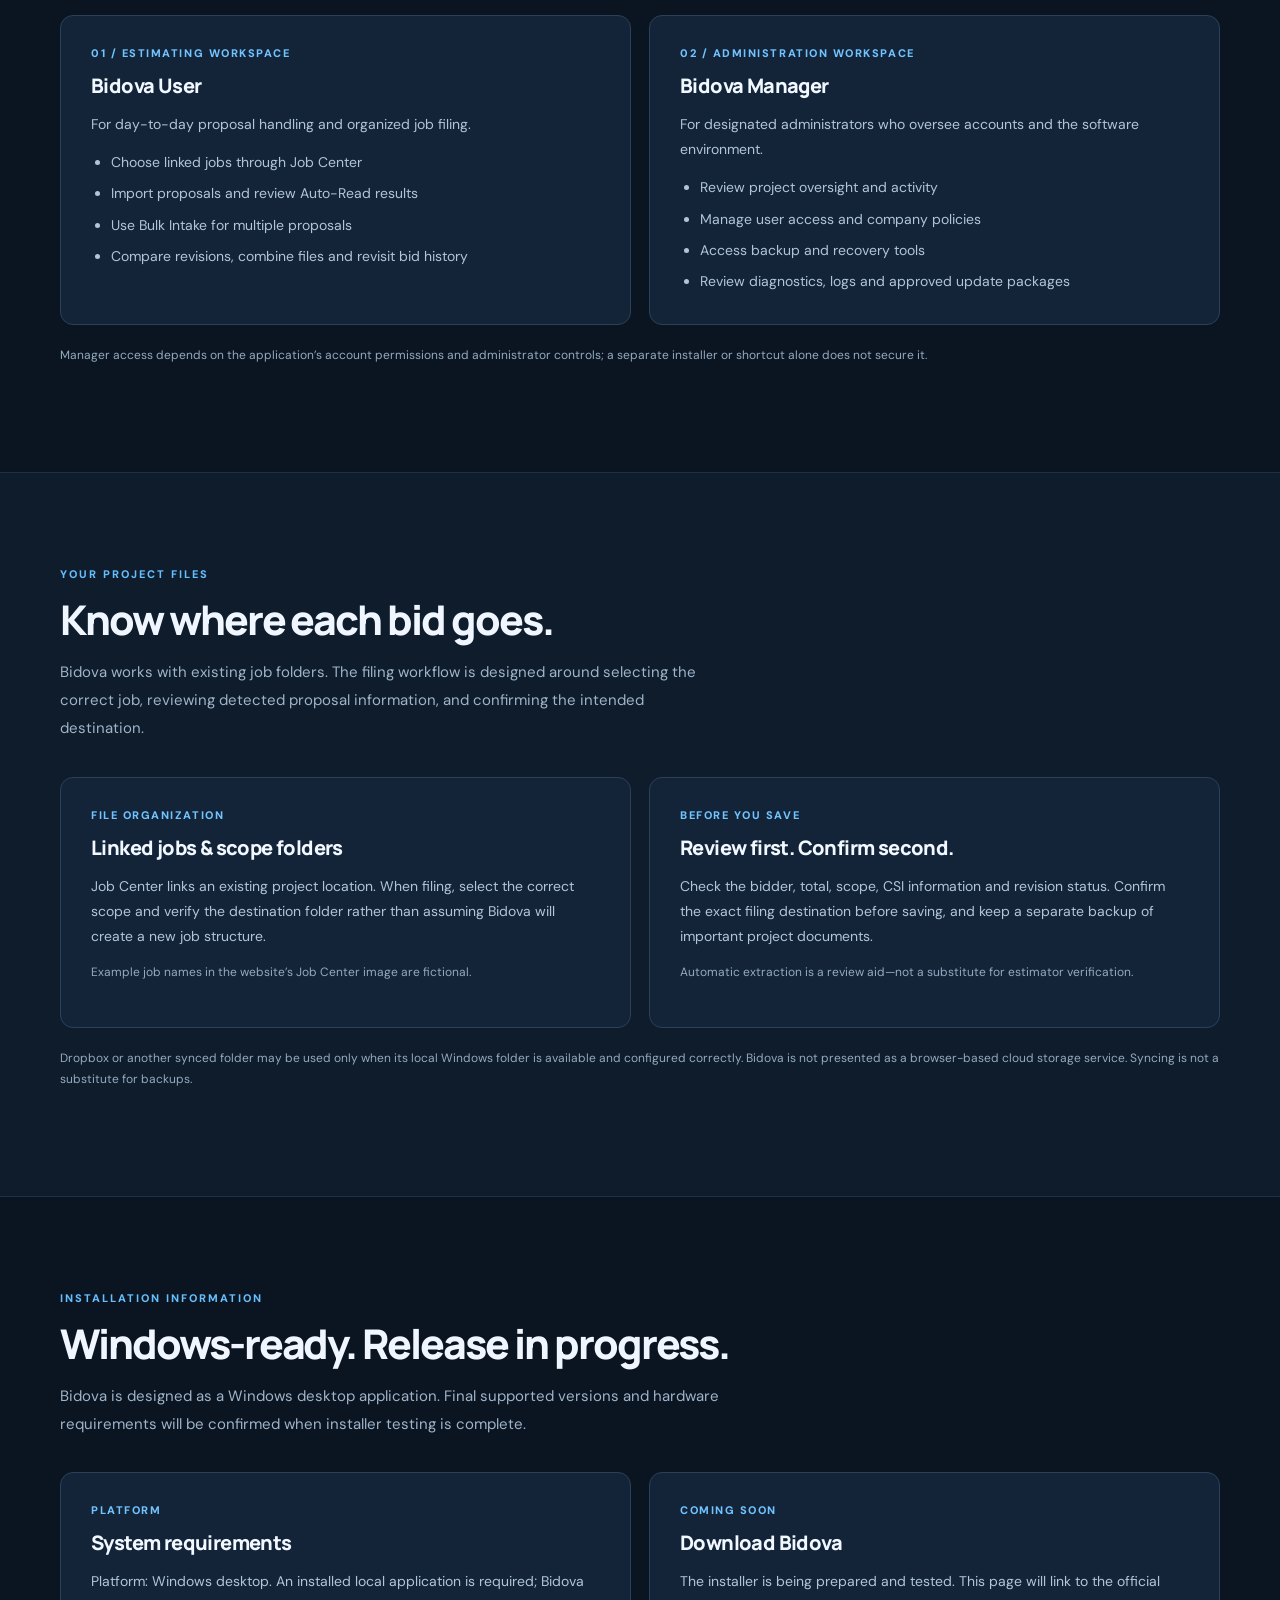
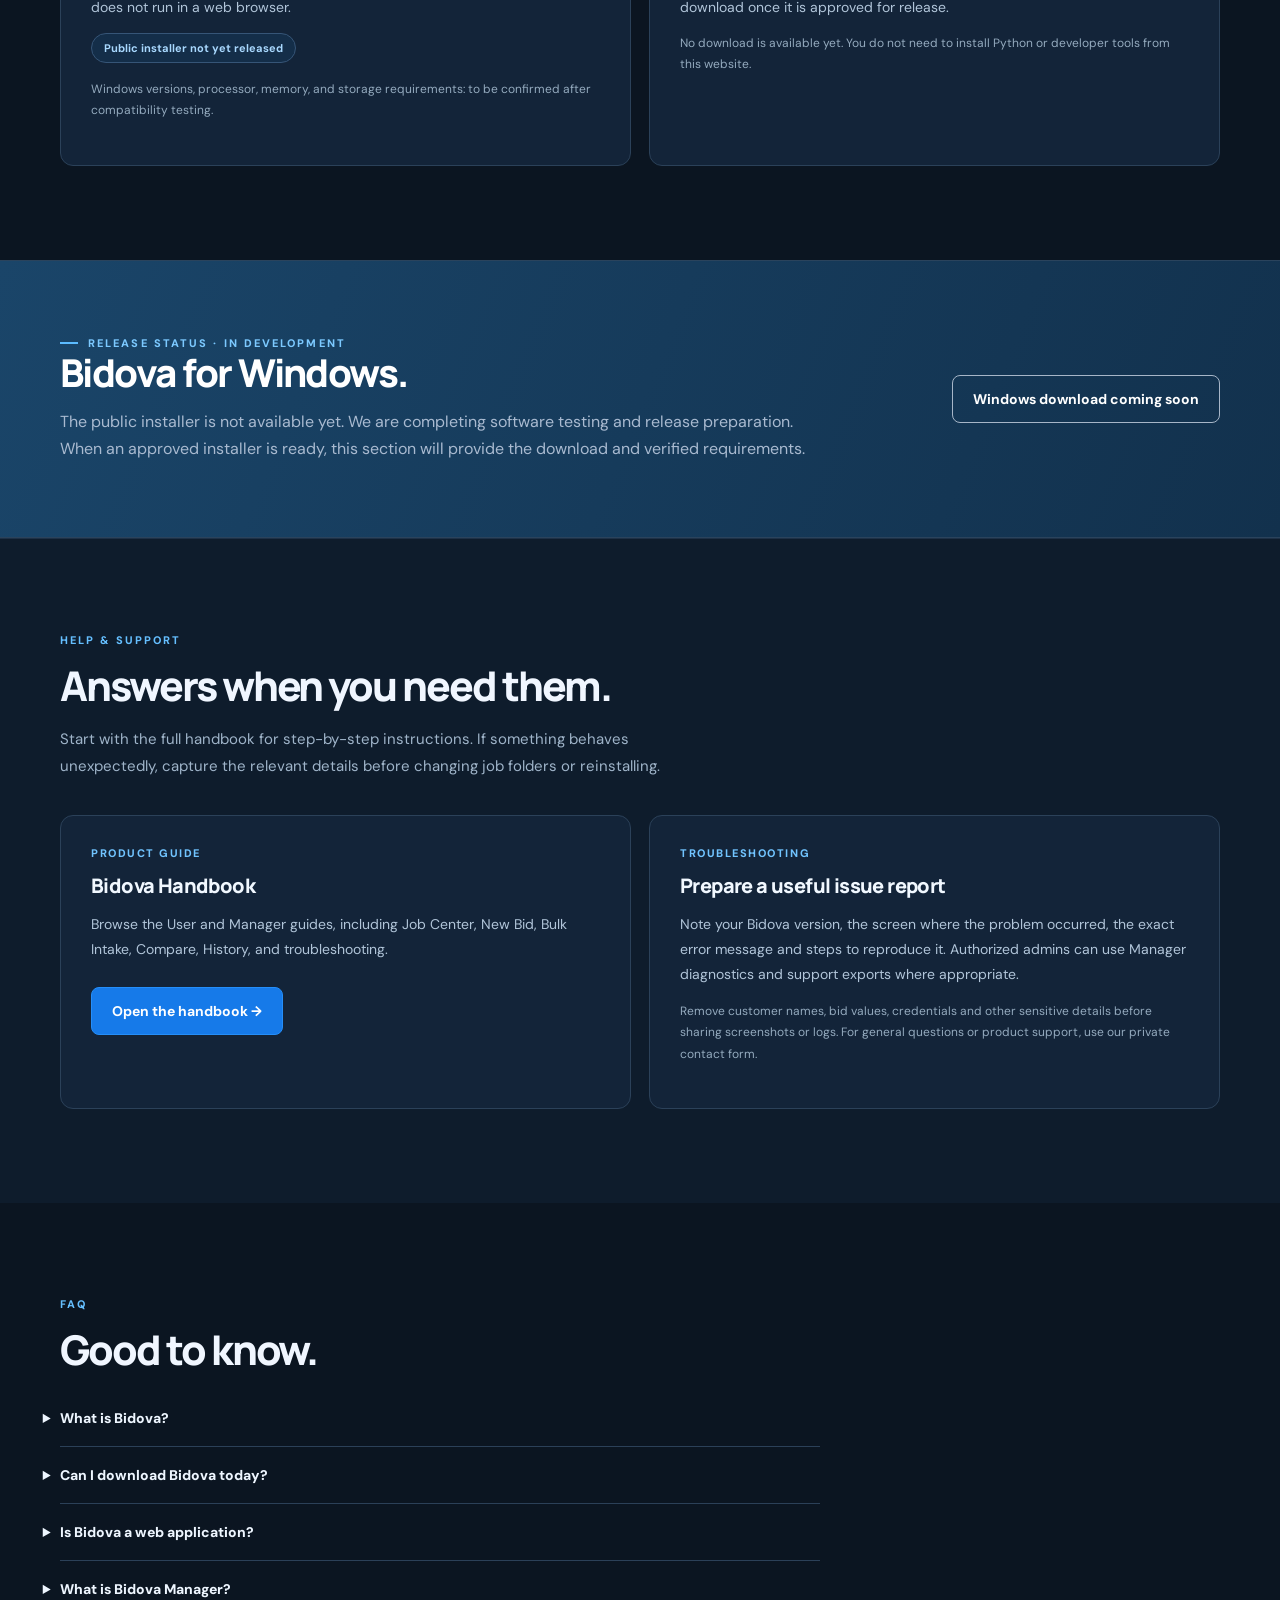
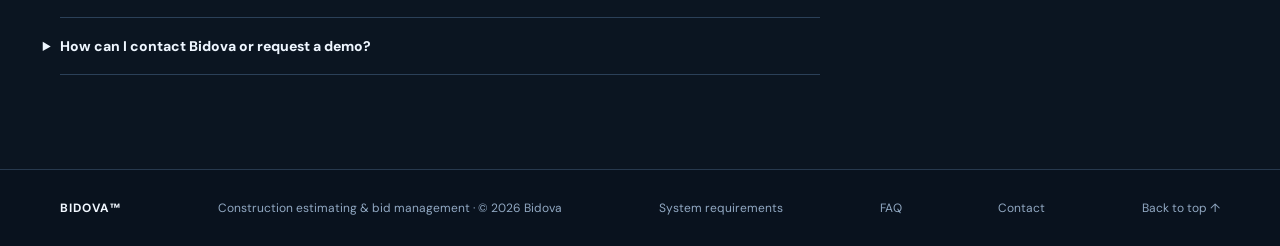
==== commit b686958e: "Stage refined BIDOVA trademark wordmark on index.html" ====
--- a/index.html
+++ b/index.html
@@ -114,7 +114,7 @@
 @media(max-width:760px){.bidova-steps-grid{grid-template-columns:1fr;gap:12px}.bidova-steps-grid article{padding:19px}}
 </style><style id="bidova-product-experience-update">
 .bx-toolbar{display:flex;flex-wrap:wrap;gap:9px;margin:22px 0}.bx-tab{border:1px solid #3d6686;background:#14283b;color:#dbeeff;border-radius:9px;padding:11px 15px;font-family:inherit;font-size:14px;font-weight:600;cursor:pointer}.bx-tab[aria-selected="true"]{background:#176da6;border-color:#62bbec;color:#fff}.bx-tab:focus-visible{outline:3px solid #78d1ff;outline-offset:2px}.bx-notice{color:#b9cddd;font-size:13px;margin:8px 0 24px}.bx-roadmap-grid{display:grid;grid-template-columns:repeat(3,minmax(0,1fr));gap:16px;margin-top:25px}.bx-roadmap-card{border:1px solid #345775;background:#102338;border-radius:14px;padding:25px}.bx-roadmap-card h3{margin:12px 0}.bx-roadmap-card p{color:#bdcfe0}.bx-status{display:inline-block;border:1px solid #46708e;border-radius:30px;color:#aee0ff;font-weight:700;font-size:11px;letter-spacing:.1em;padding:5px 11px;text-transform:uppercase}.bx-gallery-list [hidden]{display:none!important}@media(max-width:720px){.bx-roadmap-grid{grid-template-columns:1fr}.bx-tab{flex:1 1 42%;text-align:center}}
-</style><link rel="stylesheet" href="assets/mobile-experience.css" media="screen and (max-width: 1024px)"><link rel="stylesheet" href="assets/bidova-assistant.css"></head><body class="bidova-home"><header><div class="wrap nav"><a aria-label="Bidova home" class="brand" href="#top"><span aria-hidden="true" class="brandmark"><span>B</span></span><span>BIDOVA</span></a><nav aria-label="Main navigation" class="links"><a href="#features">Features</a><a href="#platform">The Software</a><a href="#video-demos">Watch Demo</a><a href="#workflow">How it works</a><a href="#support">Support</a><a href="contact.html">Contact</a><a class="btn" href="#download">Release Status →</a><a href="handbook.html">Handbook</a></nav><details class="mobile-nav"><summary aria-label="Open navigation menu"><span aria-hidden="true">☰</span> Menu</summary><div class="mobile-menu"><a href="#features">Features</a><a href="#platform">The Software</a><a href="#video-demos">Watch Demo</a><a href="#workflow">How it works</a><a href="#download">Release Status</a><a href="handbook.html">Handbook</a><a href="#questions">FAQ</a><a href="#roles">User vs. Manager</a><a href="#data-safety">File safety</a><a href="#requirements">Requirements</a><a href="#support">Support</a><a href="contact.html">Contact Us</a></div></details></div></header><main id="top"><section class="hero"><div class="wrap hero-inner"><div><div class="eyebrow">CONSTRUCTION ESTIMATING SOFTWARE</div><h1>Better bids.<br/><span>Built on details.</span></h1><p>Bring estimates, bid information, and project organization into one focused Windows desktop workspace. Built for the work behind every successful bid.</p><div class="actions"><a class="btn" href="#platform">See the software →</a><a class="btn outline" href="contact.html?topic=demo">Request a Demo ↗</a></div><p class="hero-note">Windows desktop application · Public installer in preparation</p></div><div class="preview"><video class="hero-shot" controls autoplay muted loop preload="auto" playsinline aria-label="Watch Bidova desktop software preview"><source src="Bidova_Homepage_Preview.mp4" type="video/mp4"/>Your browser does not support HTML5 video.</video><span class="shot-caption">BIDOVA / SOFTWARE PREVIEW <span aria-hidden="true">▶</span></span></div></div></section><section class="section" id="features"><div class="wrap"><div class="kicker">BUILT FOR THE ESTIMATOR</div><h2>Everything in its place.</h2><p class="section-intro">Spend less time hunting through folders and more time comparing bids. Bidova brings proposal details, bid revisions, and project filing into a focused Windows workspace.</p><div class="features"><article class="feature"><div class="symbol">▤</div><h3>Review proposals faster</h3><p>Check detected bidder information, totals, scope, and CSI details in one place before filing.</p></article><article class="feature"><div class="symbol">▦</div><h3>Keep jobs organized</h3><p>Work with existing job folders so proposals can be organized by project and scope.</p></article><article class="feature"><div class="symbol">◷</div><h3>Find the right revision</h3><p>Compare bid totals, review revisions, and return to previously filed proposals without digging through folders.</p></article></div></div></section><section class="section bidova-steps" id="how-bidova-works"><div class="wrap"><div class="kicker">THREE SIMPLE STEPS</div><h2>From proposal to organized bid.</h2><p class="section-intro">A clear workflow built around the details estimators review every day.</p><div class="bidova-steps-grid"><article><span class="bidova-step-number">01</span><h3>Bring in a proposal</h3><p>Start with a PDF proposal and its job information.</p></article><article><span class="bidova-step-number">02</span><h3>Review the details</h3><p>Check bidder information, totals, scope, and other detected fields before accepting them.</p></article><article><span class="bidova-step-number">03</span><h3>File and compare</h3><p>Organize the proposal in the appropriate job folder and reference it when reviewing bids and revisions.</p></article></div><a class="btn outline" href="#video-demos">Watch the product walkthroughs →</a></div></section><section class="section gallery-section" id="platform"><div class="wrap"><div class="kicker">INSIDE BIDOVA</div><h2>The workspace behind every bid.</h2><p class="section-intro">A closer look at the tools you’ll use every day. Built for the estimating desk, with a separate workspace for administrators.</p><div class="bx-toolbar" role="tablist" aria-label="Explore Bidova software screens"><button class="bx-tab" type="button" role="tab" aria-selected="true" data-bx-tab="all">All screens</button><button class="bx-tab" type="button" role="tab" aria-selected="false" data-bx-tab="0">Dashboard</button><button class="bx-tab" type="button" role="tab" aria-selected="false" data-bx-tab="1">Job Center</button><button class="bx-tab" type="button" role="tab" aria-selected="false" data-bx-tab="2">New Bid</button><button class="bx-tab" type="button" role="tab" aria-selected="false" data-bx-tab="3">Manager</button></div><p class="bx-notice" id="bx-gallery-description" aria-live="polite">Browse real application screens. Select a tab to focus on a particular workspace, then tap the screenshot for a closer look.</p><div class="shot-grid bx-gallery-list">
+</style><link rel="stylesheet" href="assets/mobile-experience.css" media="screen and (max-width: 1024px)"><link rel="stylesheet" href="assets/bidova-assistant.css"></head><body class="bidova-home"><header><div class="wrap nav"><a aria-label="Bidova home" class="brand" href="#top"><img src="assets/bidova-mark-refined.svg" width="39" height="39" alt="" aria-hidden="true"/><span>BIDOVA<sup style="font-size:.42em;vertical-align:super;margin-left:2px">™</sup></span></a><nav aria-label="Main navigation" class="links"><a href="#features">Features</a><a href="#platform">The Software</a><a href="#video-demos">Watch Demo</a><a href="#workflow">How it works</a><a href="#support">Support</a><a href="contact.html">Contact</a><a class="btn" href="#download">Release Status →</a><a href="handbook.html">Handbook</a></nav><details class="mobile-nav"><summary aria-label="Open navigation menu"><span aria-hidden="true">☰</span> Menu</summary><div class="mobile-menu"><a href="#features">Features</a><a href="#platform">The Software</a><a href="#video-demos">Watch Demo</a><a href="#workflow">How it works</a><a href="#download">Release Status</a><a href="handbook.html">Handbook</a><a href="#questions">FAQ</a><a href="#roles">User vs. Manager</a><a href="#data-safety">File safety</a><a href="#requirements">Requirements</a><a href="#support">Support</a><a href="contact.html">Contact Us</a></div></details></div></header><main id="top"><section class="hero"><div class="wrap hero-inner"><div><div class="eyebrow">CONSTRUCTION ESTIMATING SOFTWARE</div><h1>Better bids.<br/><span>Built on details.</span></h1><p>Bring estimates, bid information, and project organization into one focused Windows desktop workspace. Built for the work behind every successful bid.</p><div class="actions"><a class="btn" href="#platform">See the software →</a><a class="btn outline" href="contact.html?topic=demo">Request a Demo ↗</a></div><p class="hero-note">Windows desktop application · Public installer in preparation</p></div><div class="preview"><video class="hero-shot" controls autoplay muted loop preload="auto" playsinline aria-label="Watch Bidova desktop software preview"><source src="Bidova_Homepage_Preview.mp4" type="video/mp4"/>Your browser does not support HTML5 video.</video><span class="shot-caption">BIDOVA / SOFTWARE PREVIEW <span aria-hidden="true">▶</span></span></div></div></section><section class="section" id="features"><div class="wrap"><div class="kicker">BUILT FOR THE ESTIMATOR</div><h2>Everything in its place.</h2><p class="section-intro">Spend less time hunting through folders and more time comparing bids. Bidova brings proposal details, bid revisions, and project filing into a focused Windows workspace.</p><div class="features"><article class="feature"><div class="symbol">▤</div><h3>Review proposals faster</h3><p>Check detected bidder information, totals, scope, and CSI details in one place before filing.</p></article><article class="feature"><div class="symbol">▦</div><h3>Keep jobs organized</h3><p>Work with existing job folders so proposals can be organized by project and scope.</p></article><article class="feature"><div class="symbol">◷</div><h3>Find the right revision</h3><p>Compare bid totals, review revisions, and return to previously filed proposals without digging through folders.</p></article></div></div></section><section class="section bidova-steps" id="how-bidova-works"><div class="wrap"><div class="kicker">THREE SIMPLE STEPS</div><h2>From proposal to organized bid.</h2><p class="section-intro">A clear workflow built around the details estimators review every day.</p><div class="bidova-steps-grid"><article><span class="bidova-step-number">01</span><h3>Bring in a proposal</h3><p>Start with a PDF proposal and its job information.</p></article><article><span class="bidova-step-number">02</span><h3>Review the details</h3><p>Check bidder information, totals, scope, and other detected fields before accepting them.</p></article><article><span class="bidova-step-number">03</span><h3>File and compare</h3><p>Organize the proposal in the appropriate job folder and reference it when reviewing bids and revisions.</p></article></div><a class="btn outline" href="#video-demos">Watch the product walkthroughs →</a></div></section><section class="section gallery-section" id="platform"><div class="wrap"><div class="kicker">INSIDE BIDOVA</div><h2>The workspace behind every bid.</h2><p class="section-intro">A closer look at the tools you’ll use every day. Built for the estimating desk, with a separate workspace for administrators.</p><div class="bx-toolbar" role="tablist" aria-label="Explore Bidova software screens"><button class="bx-tab" type="button" role="tab" aria-selected="true" data-bx-tab="all">All screens</button><button class="bx-tab" type="button" role="tab" aria-selected="false" data-bx-tab="0">Dashboard</button><button class="bx-tab" type="button" role="tab" aria-selected="false" data-bx-tab="1">Job Center</button><button class="bx-tab" type="button" role="tab" aria-selected="false" data-bx-tab="2">New Bid</button><button class="bx-tab" type="button" role="tab" aria-selected="false" data-bx-tab="3">Manager</button></div><p class="bx-notice" id="bx-gallery-description" aria-live="polite">Browse real application screens. Select a tab to focus on a particular workspace, then tap the screenshot for a closer look.</p><div class="shot-grid bx-gallery-list">
 <figure class="shot-card"><a aria-haspopup="dialog" aria-label="View Bidova Dashboard" data-preview="true" href="#platform" role="button"><img alt="Bidova dashboard with bid metrics, recent proposals and quick actions" loading="lazy" src="dashboard.webp"/></a><figcaption><strong>Dashboard</strong><span>Your estimating workspace at a glance.</span></figcaption></figure>
 <figure class="shot-card"><a aria-haspopup="dialog" aria-label="View Bidova Job Center" data-preview="true" href="#platform" role="button"><img alt="Bidova Job Center showing fictional test projects and a Bidova test folder path" loading="lazy" src="job-center.webp"/></a><figcaption><strong>Job Center</strong><span>Link existing jobs and inspect scope coverage. Sample projects shown.</span></figcaption></figure>
 <figure class="shot-card"><a aria-haspopup="dialog" aria-label="View Bidova New Bid" data-preview="true" href="#platform" role="button"><img alt="Bidova New Bid screen with PDF drop zone and Choose Bid File button" loading="lazy" src="new-bid.webp"/></a><figcaption><strong>New Bid</strong><span>Bring in a proposal for review and filing.</span></figcaption></figure>
@@ -138,7 +138,7 @@
 </div></div></section><section class="cta" id="download"><div class="wrap cta-inner"><div><div class="eyebrow">RELEASE STATUS · IN DEVELOPMENT</div><h2>Bidova for Windows.</h2><p>The public installer is not available yet. We are completing software testing and release preparation. When an approved installer is ready, this section will provide the download and verified requirements.</p></div><span class="btn outline" role="status" aria-label="Windows download coming soon">Windows download coming soon</span></div></section><section class="section info-section alt" id="support"><div class="wrap"><div class="kicker">HELP &amp; SUPPORT</div><h2>Answers when you need them.</h2><p class="section-intro">Start with the full handbook for step-by-step instructions. If something behaves unexpectedly, capture the relevant details before changing job folders or reinstalling.</p><div class="info-grid">
 <article class="info-card"><div class="mini">PRODUCT GUIDE</div><h3>Bidova Handbook</h3><p>Browse the User and Manager guides, including Job Center, New Bid, Bulk Intake, Compare, History, and troubleshooting.</p><a class="btn" href="handbook.html">Open the handbook →</a></article>
 <article class="info-card"><div class="mini">TROUBLESHOOTING</div><h3>Prepare a useful issue report</h3><p>Note your Bidova version, the screen where the problem occurred, the exact error message and steps to reproduce it. Authorized admins can use Manager diagnostics and support exports where appropriate.</p><p class="muted">Remove customer names, bid values, credentials and other sensitive details before sharing screenshots or logs. For general questions or product support, use our <a href="contact.html?topic=support">private contact form</a>.</p></article>
-</div></div></section><section class="section" id="questions"><div class="wrap faq"><div class="kicker">FAQ</div><h2>Good to know.</h2><details><summary>What is Bidova?</summary><p>Bidova is a Windows desktop application focused on construction estimating, bid management, and project organization.</p></details><details><summary>Can I download Bidova today?</summary><p>A public installer has not been released yet. This website will be updated when an approved Windows installer is available.</p></details><details><summary>Is Bidova a web application?</summary><p>No. The product is designed as Windows desktop software. This website provides product information and future download access.</p></details><details><summary>What is Bidova Manager?</summary><p>Bidova Manager is a separate management application intended for authorized use. It is not offered as a public download here.</p></details><details><summary>How can I contact Bidova or request a demo?</summary><p>Use our <a href="contact.html">private Contact Us form</a> to send questions, support inquiries, or a demo request. Our contact inbox address is not displayed publicly.</p></details></div></section></main><footer><div class="wrap foot"><strong>BIDOVA</strong><span>Construction estimating &amp; bid management · © 2026 Bidova</span><a href="#requirements">System requirements</a><a href="#questions">FAQ</a><a href="contact.html">Contact</a><a href="privacy.html">Privacy Policy</a><a href="#top">Back to top ↑</a></div></footer><div aria-label="Software image preview" aria-modal="true" id="bidova-image-viewer" role="dialog"><button aria-label="Close preview" class="close-preview" type="button">✕ Close</button><button type="button" class="showcase-prev" aria-label="Previous screenshot">❮</button><img alt="Enlarged Bidova software image"/><button type="button" class="showcase-next" aria-label="Next screenshot">❯</button><div class="showcase-info" aria-live="polite"><strong id="showcase-title"></strong><span id="showcase-desc"></span><span id="showcase-count"></span></div></div><script>
+</div></div></section><section class="section" id="questions"><div class="wrap faq"><div class="kicker">FAQ</div><h2>Good to know.</h2><details><summary>What is Bidova?</summary><p>Bidova is a Windows desktop application focused on construction estimating, bid management, and project organization.</p></details><details><summary>Can I download Bidova today?</summary><p>A public installer has not been released yet. This website will be updated when an approved Windows installer is available.</p></details><details><summary>Is Bidova a web application?</summary><p>No. The product is designed as Windows desktop software. This website provides product information and future download access.</p></details><details><summary>What is Bidova Manager?</summary><p>Bidova Manager is a separate management application intended for authorized use. It is not offered as a public download here.</p></details><details><summary>How can I contact Bidova or request a demo?</summary><p>Use our <a href="contact.html">private Contact Us form</a> to send questions, support inquiries, or a demo request. Our contact inbox address is not displayed publicly.</p></details></div></section></main><footer><div class="wrap foot"><strong>BIDOVA™</strong><span>Construction estimating &amp; bid management · © 2026 Bidova</span><a href="#requirements">System requirements</a><a href="#questions">FAQ</a><a href="contact.html">Contact</a><a href="#top">Back to top ↑</a></div></footer><div aria-label="Software image preview" aria-modal="true" id="bidova-image-viewer" role="dialog"><button aria-label="Close preview" class="close-preview" type="button">✕ Close</button><button type="button" class="showcase-prev" aria-label="Previous screenshot">❮</button><img alt="Enlarged Bidova software image"/><button type="button" class="showcase-next" aria-label="Next screenshot">❯</button><div class="showcase-info" aria-live="polite"><strong id="showcase-title"></strong><span id="showcase-desc"></span><span id="showcase-count"></span></div></div><script>
 (function(){
  const viewer=document.getElementById('bidova-image-viewer');
  const full=viewer.querySelector('img');
